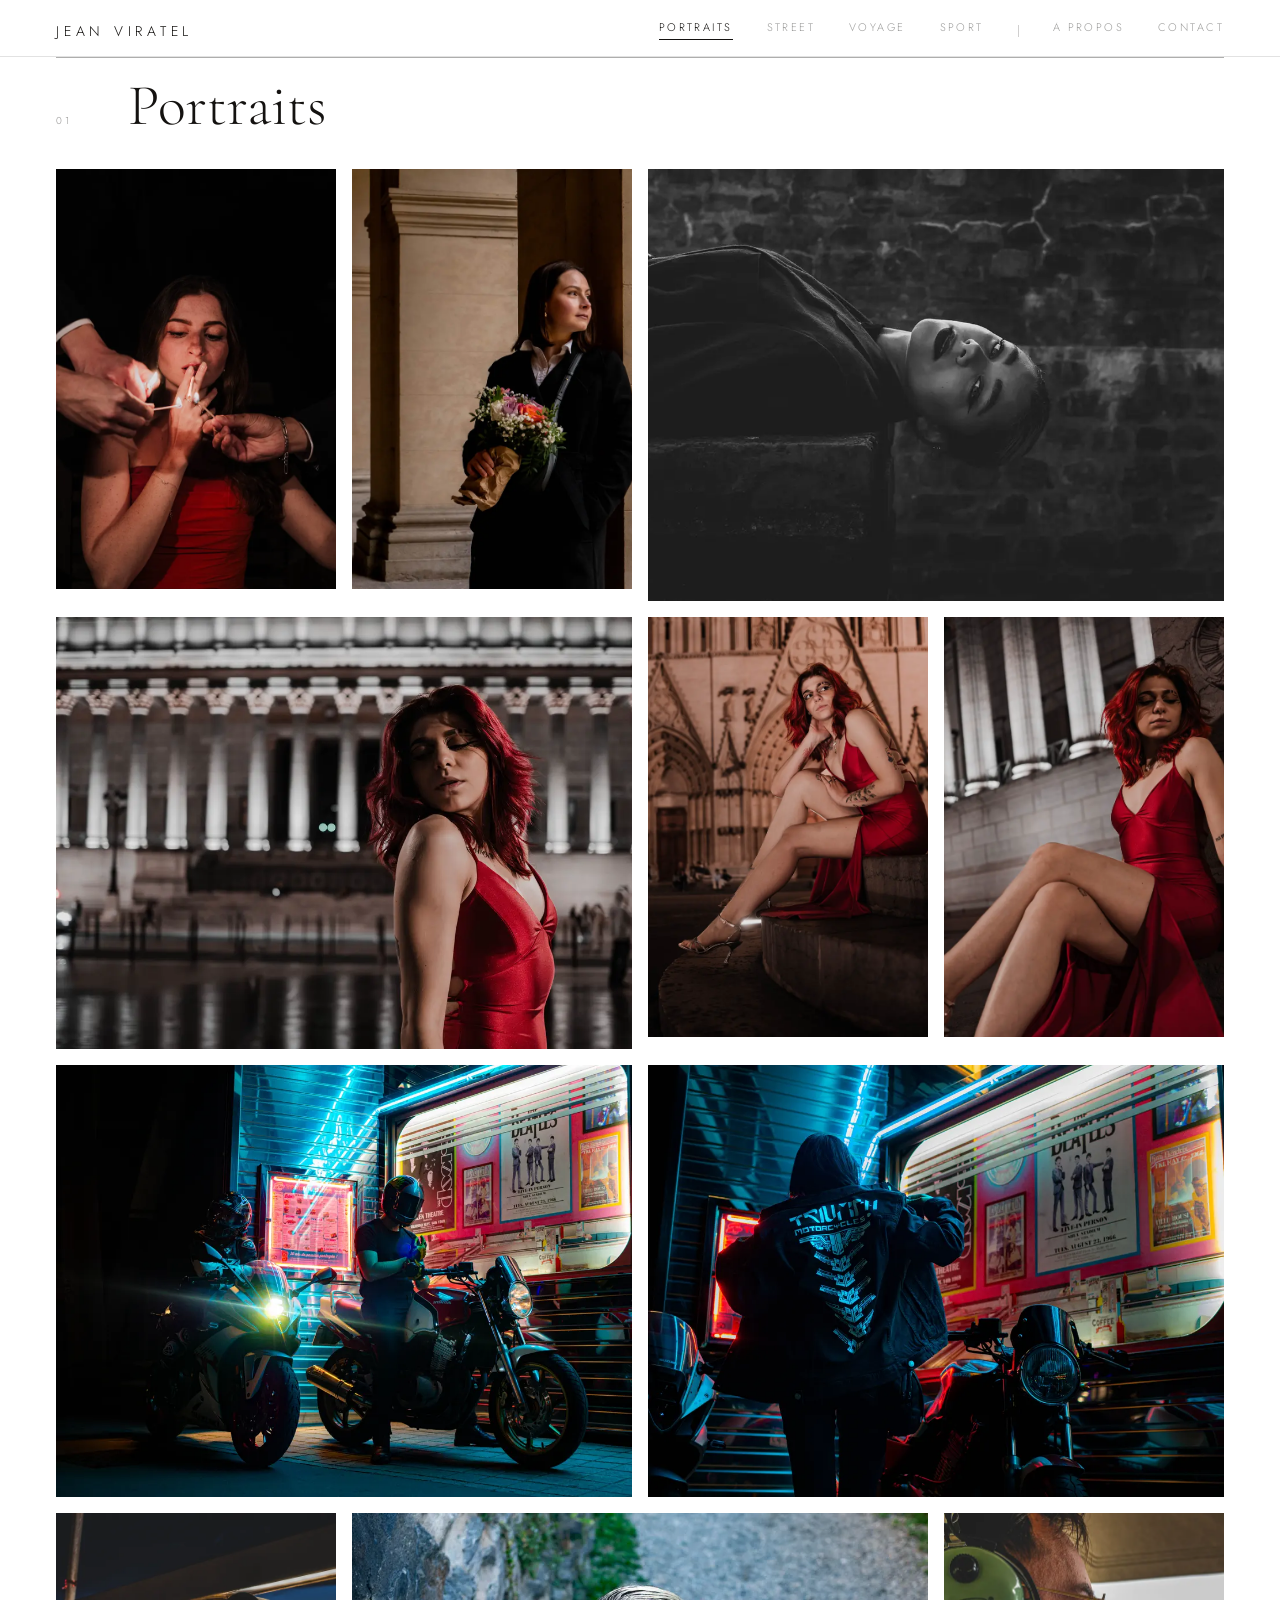
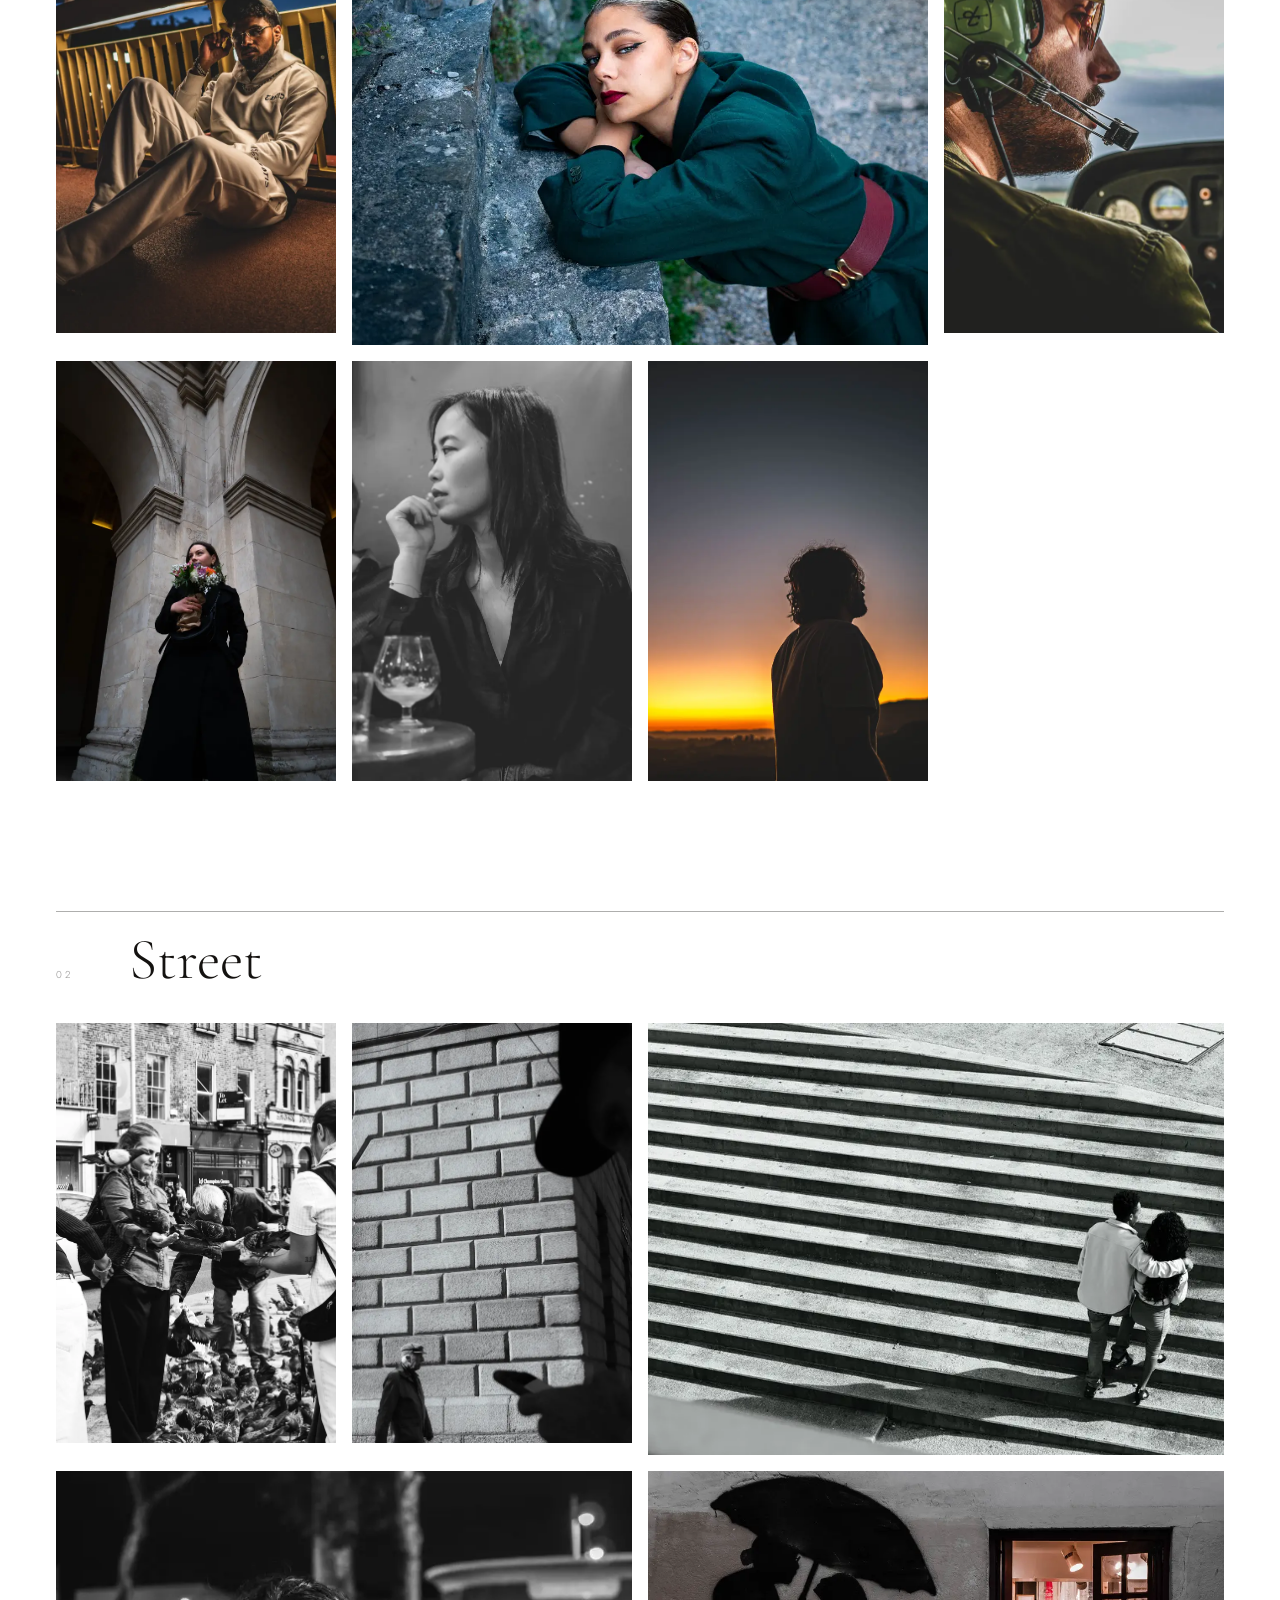
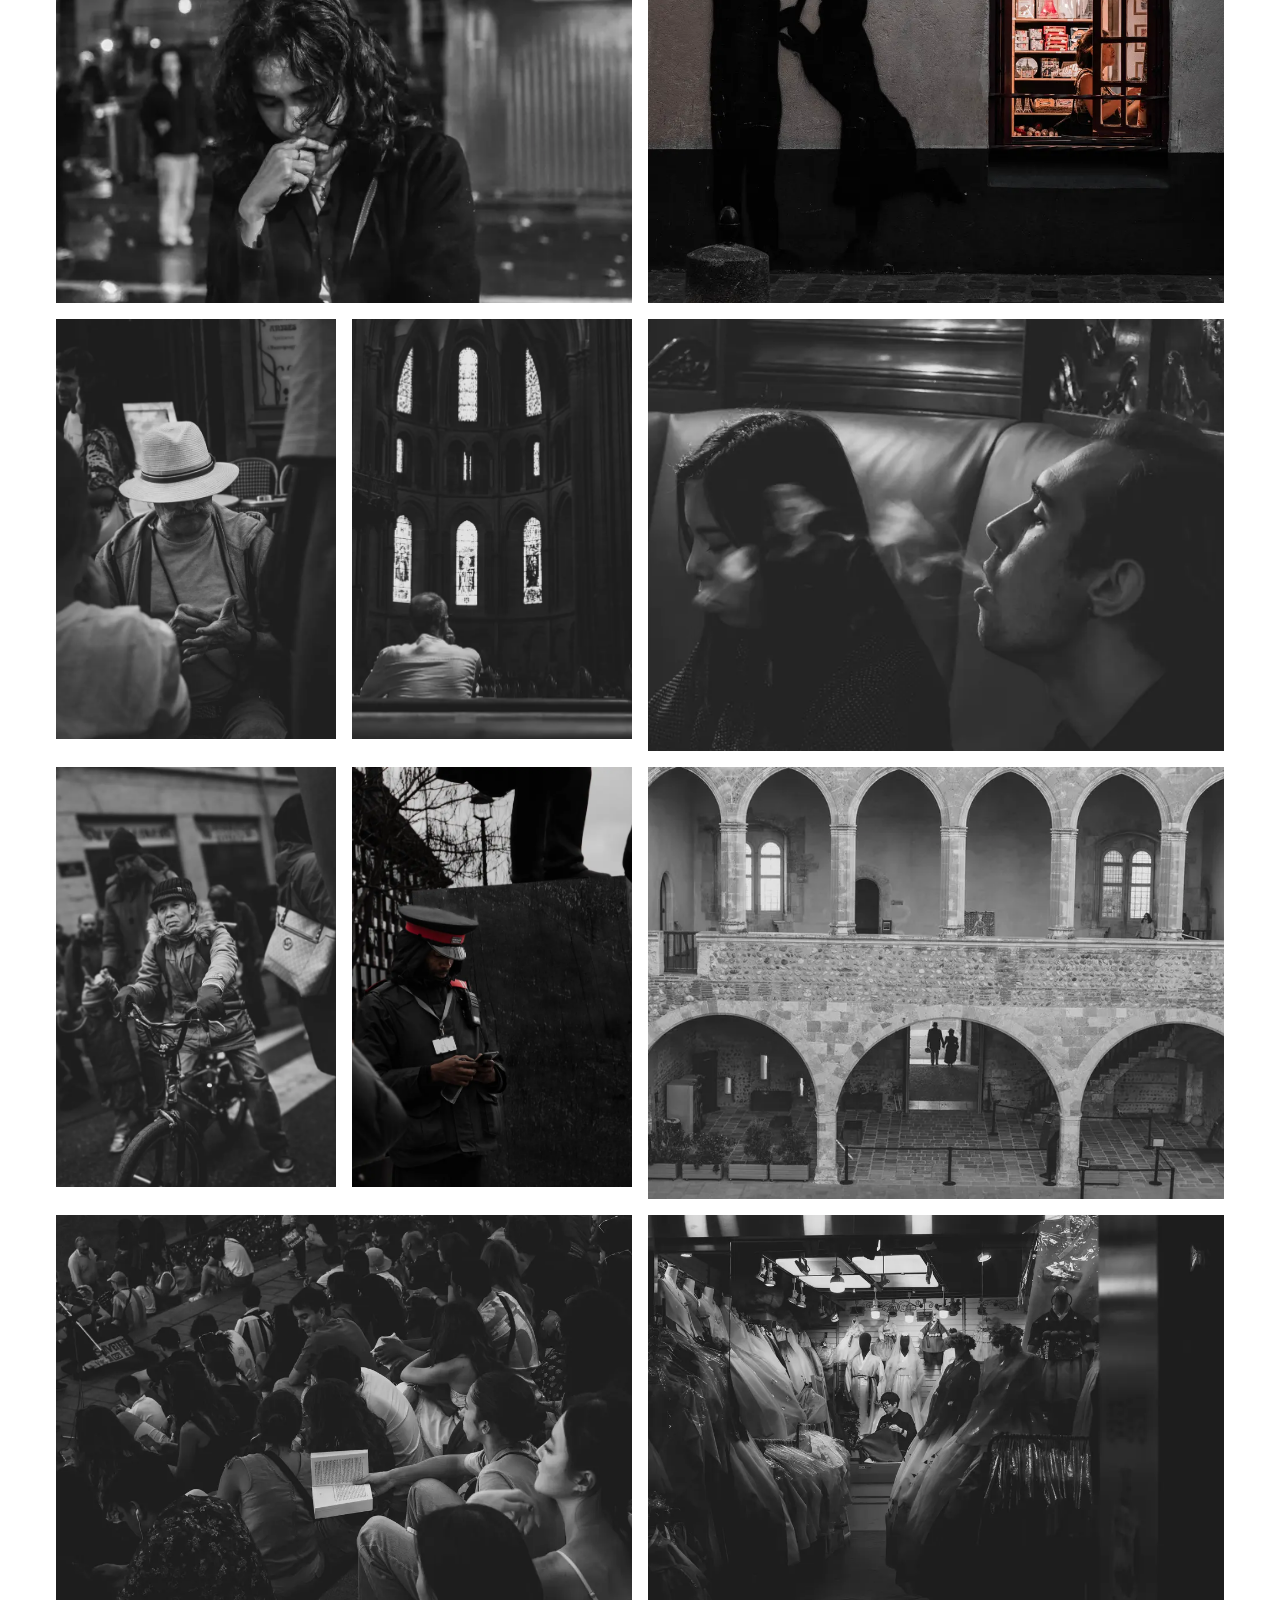
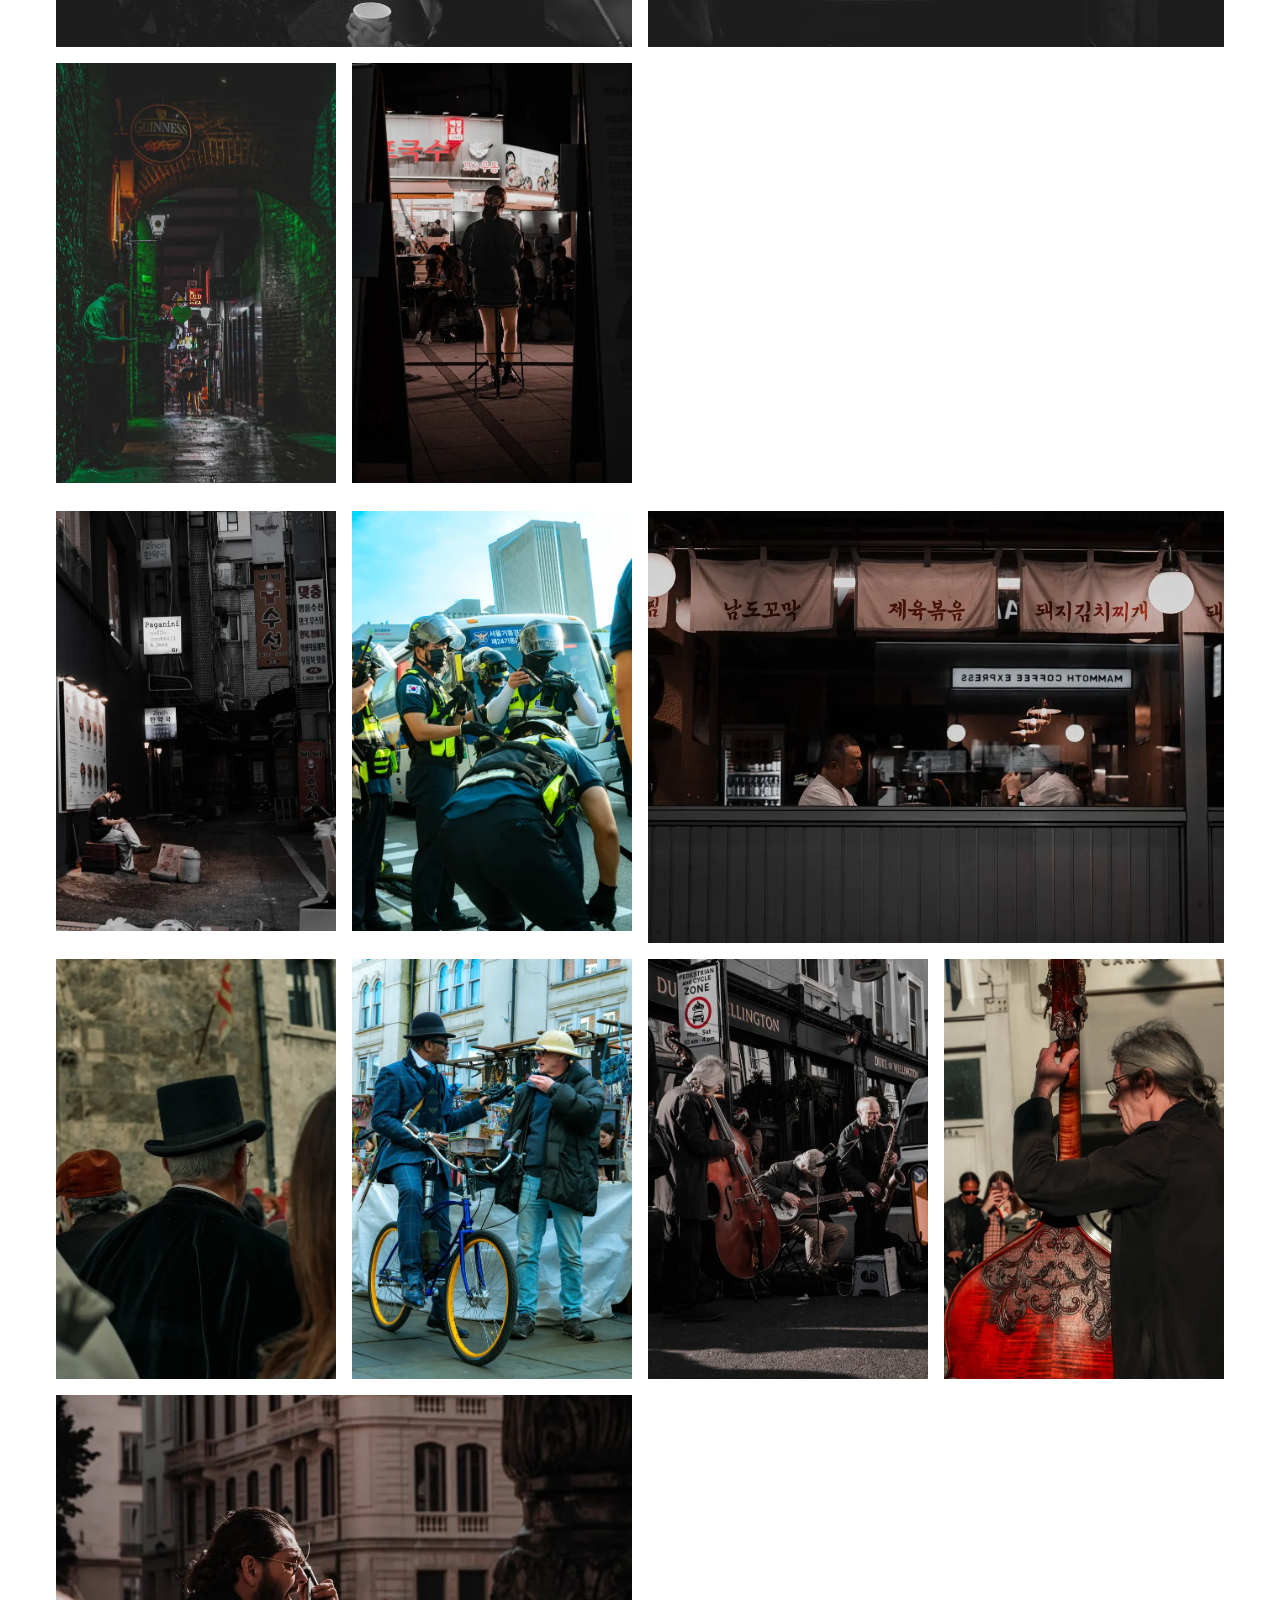
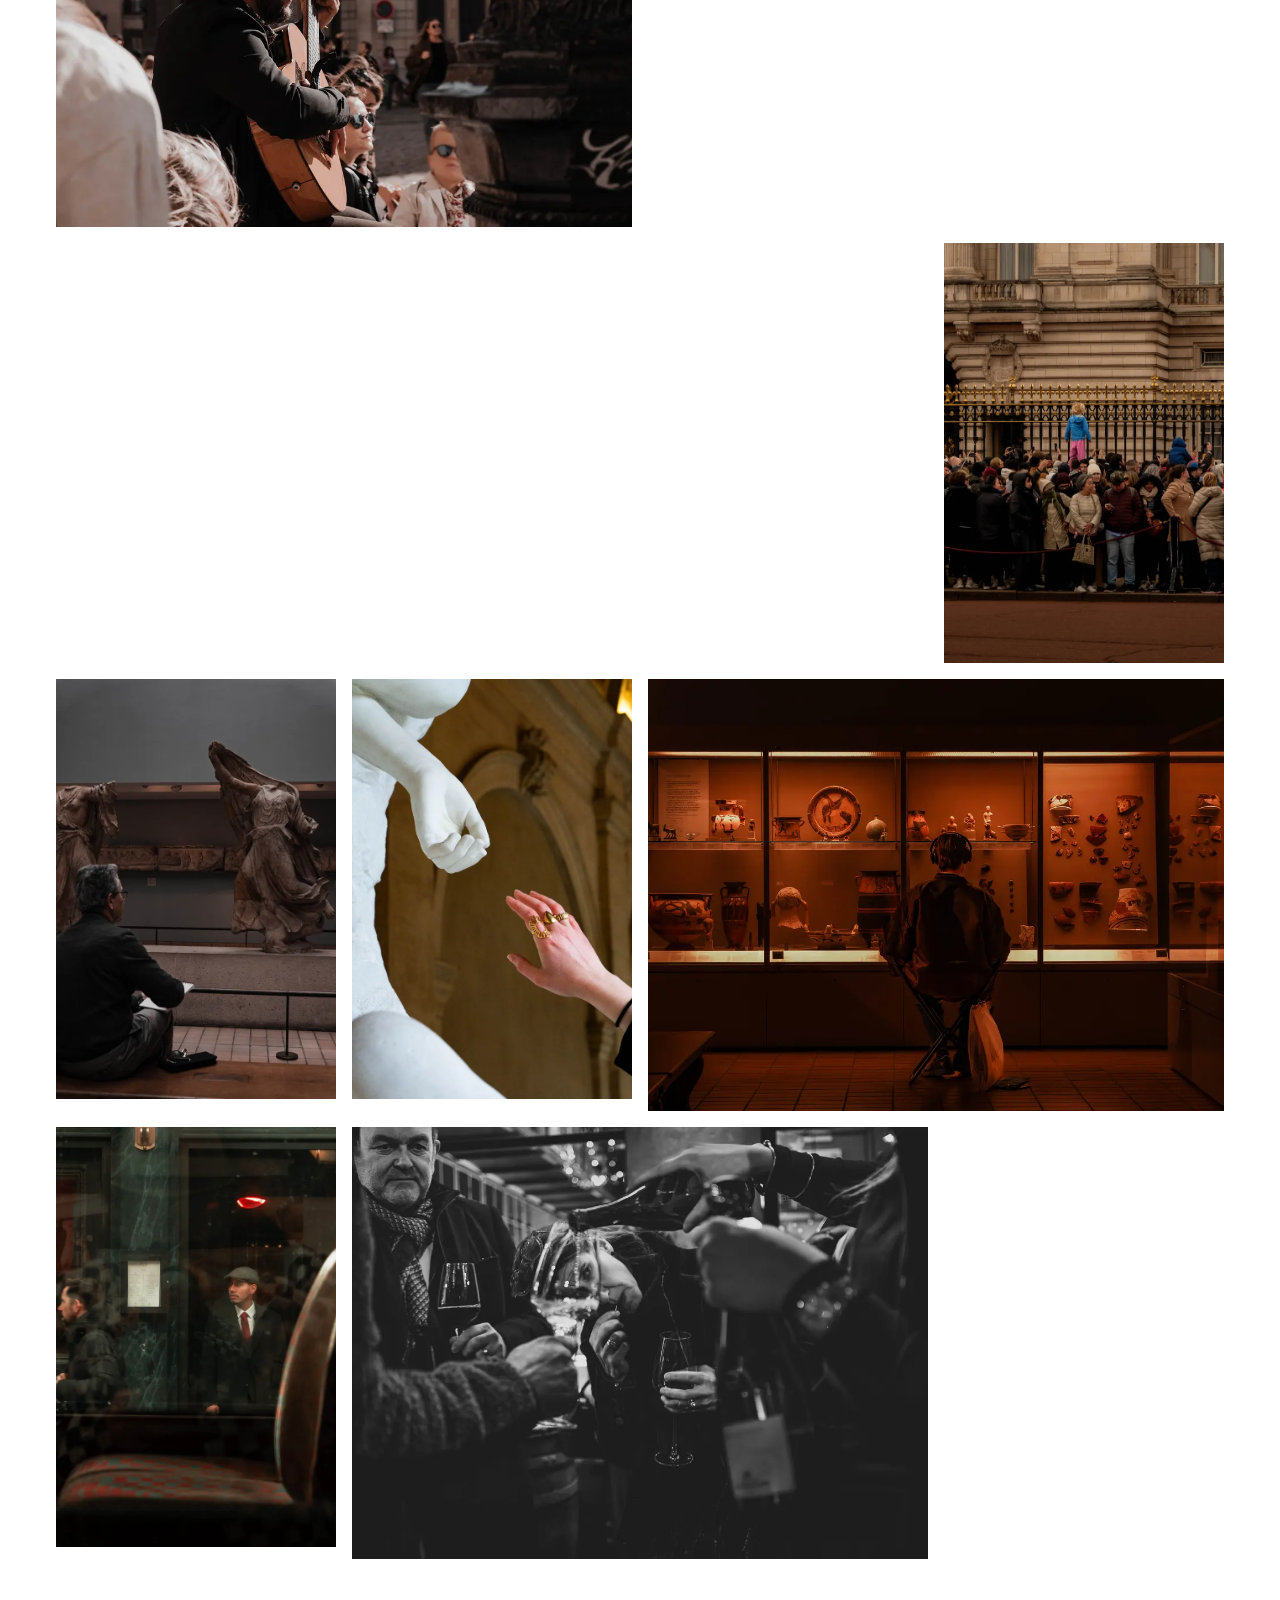
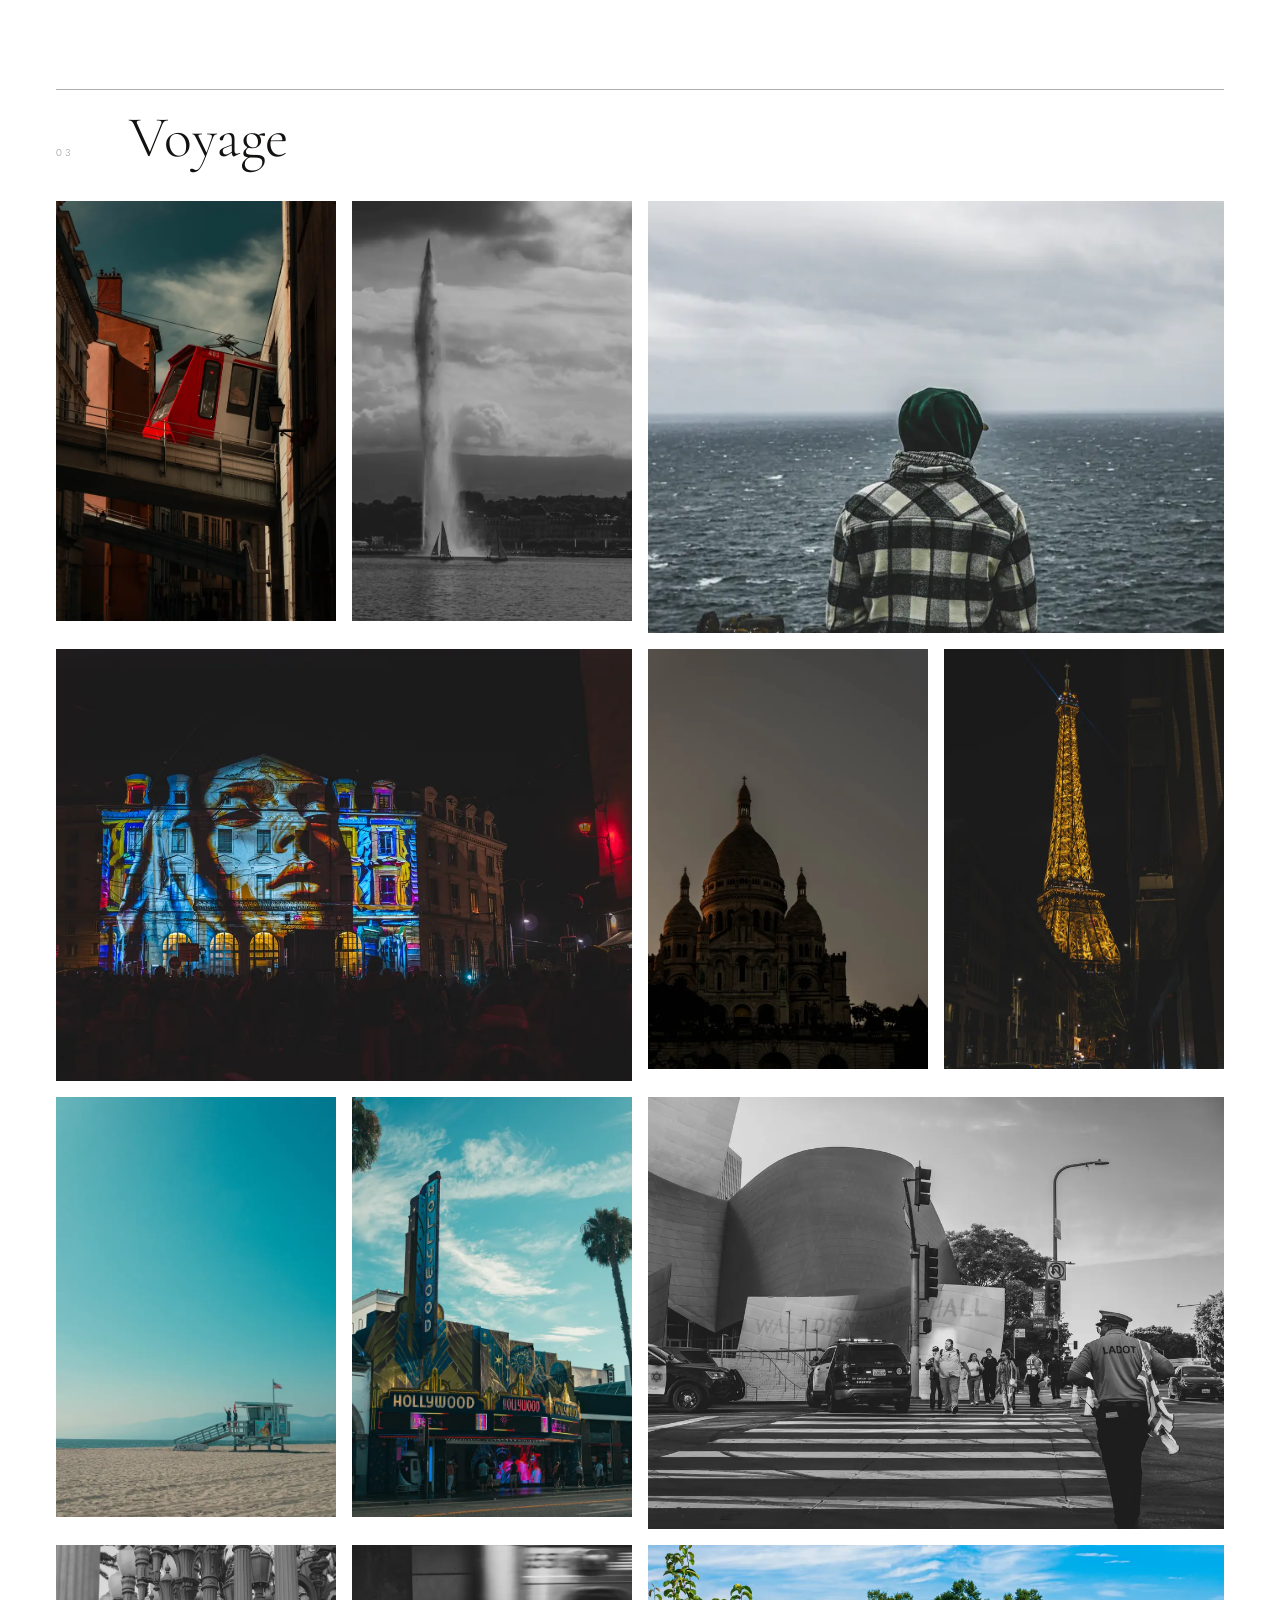
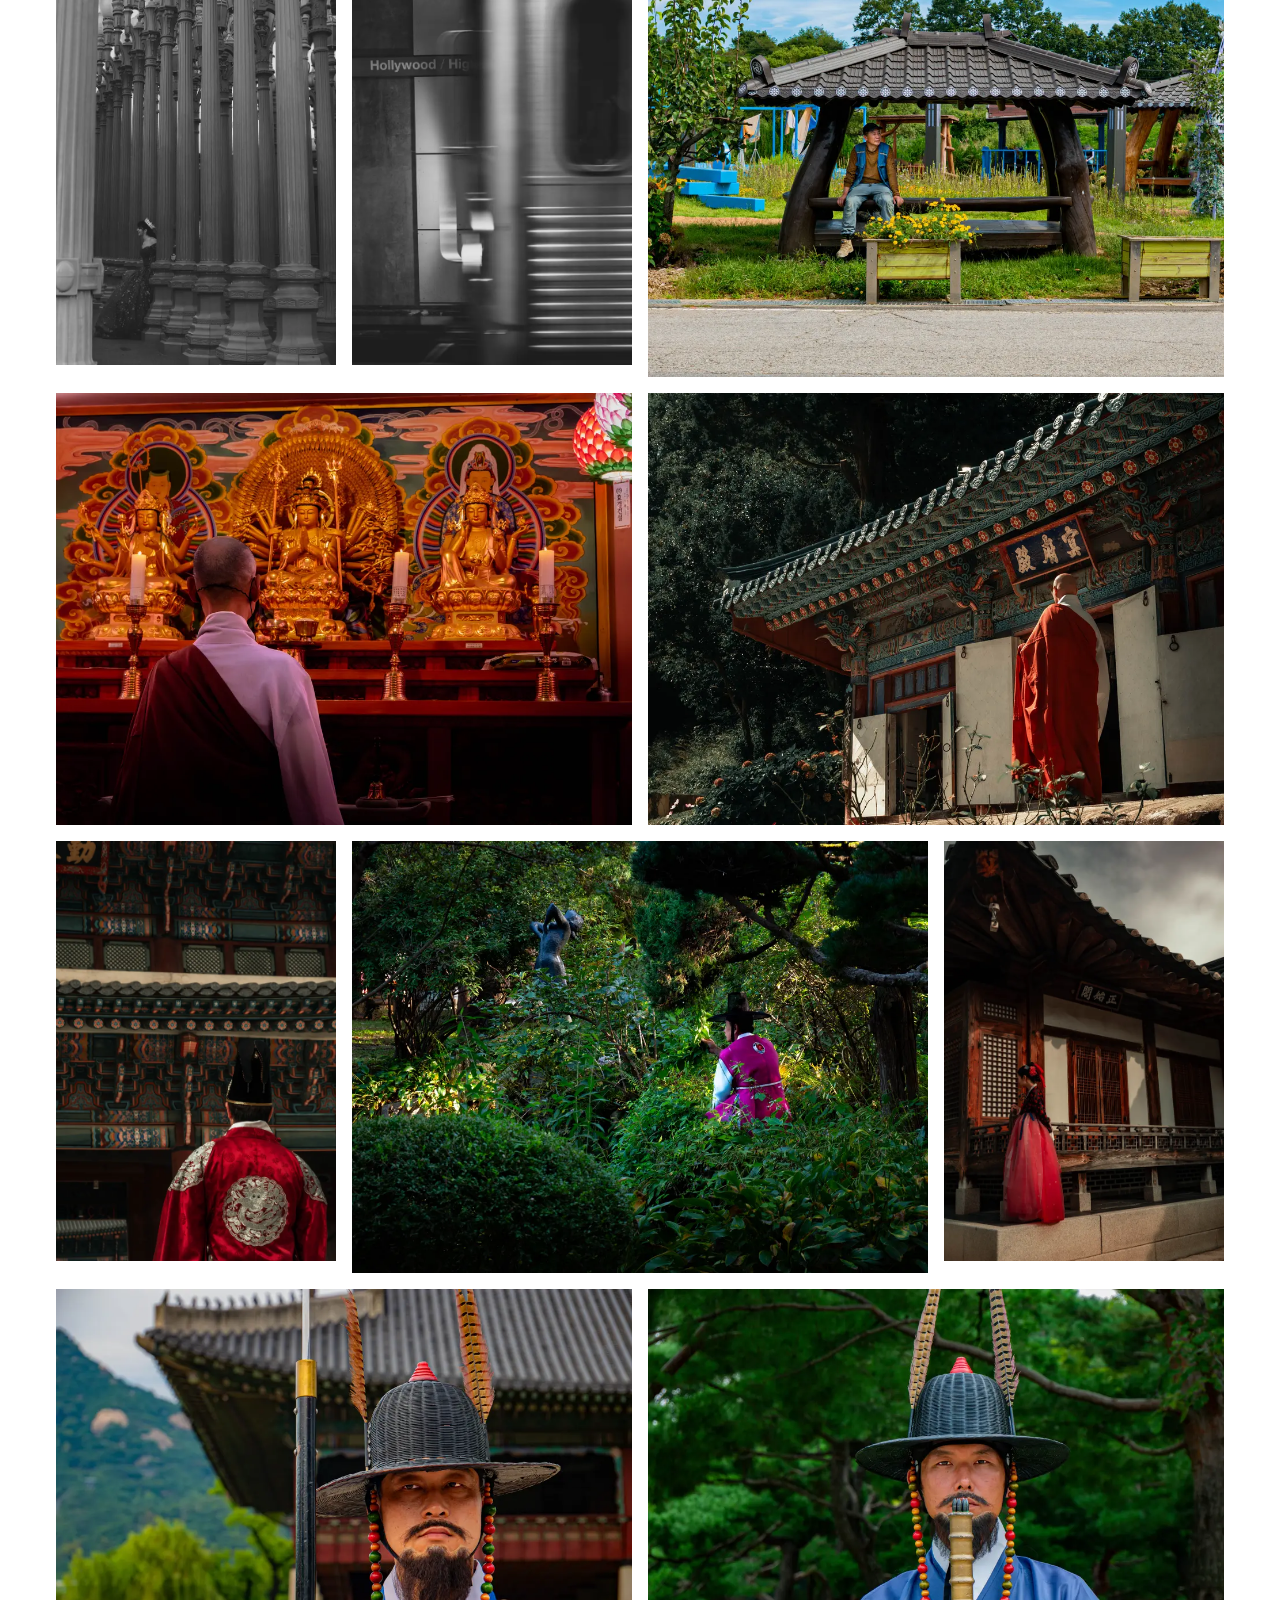
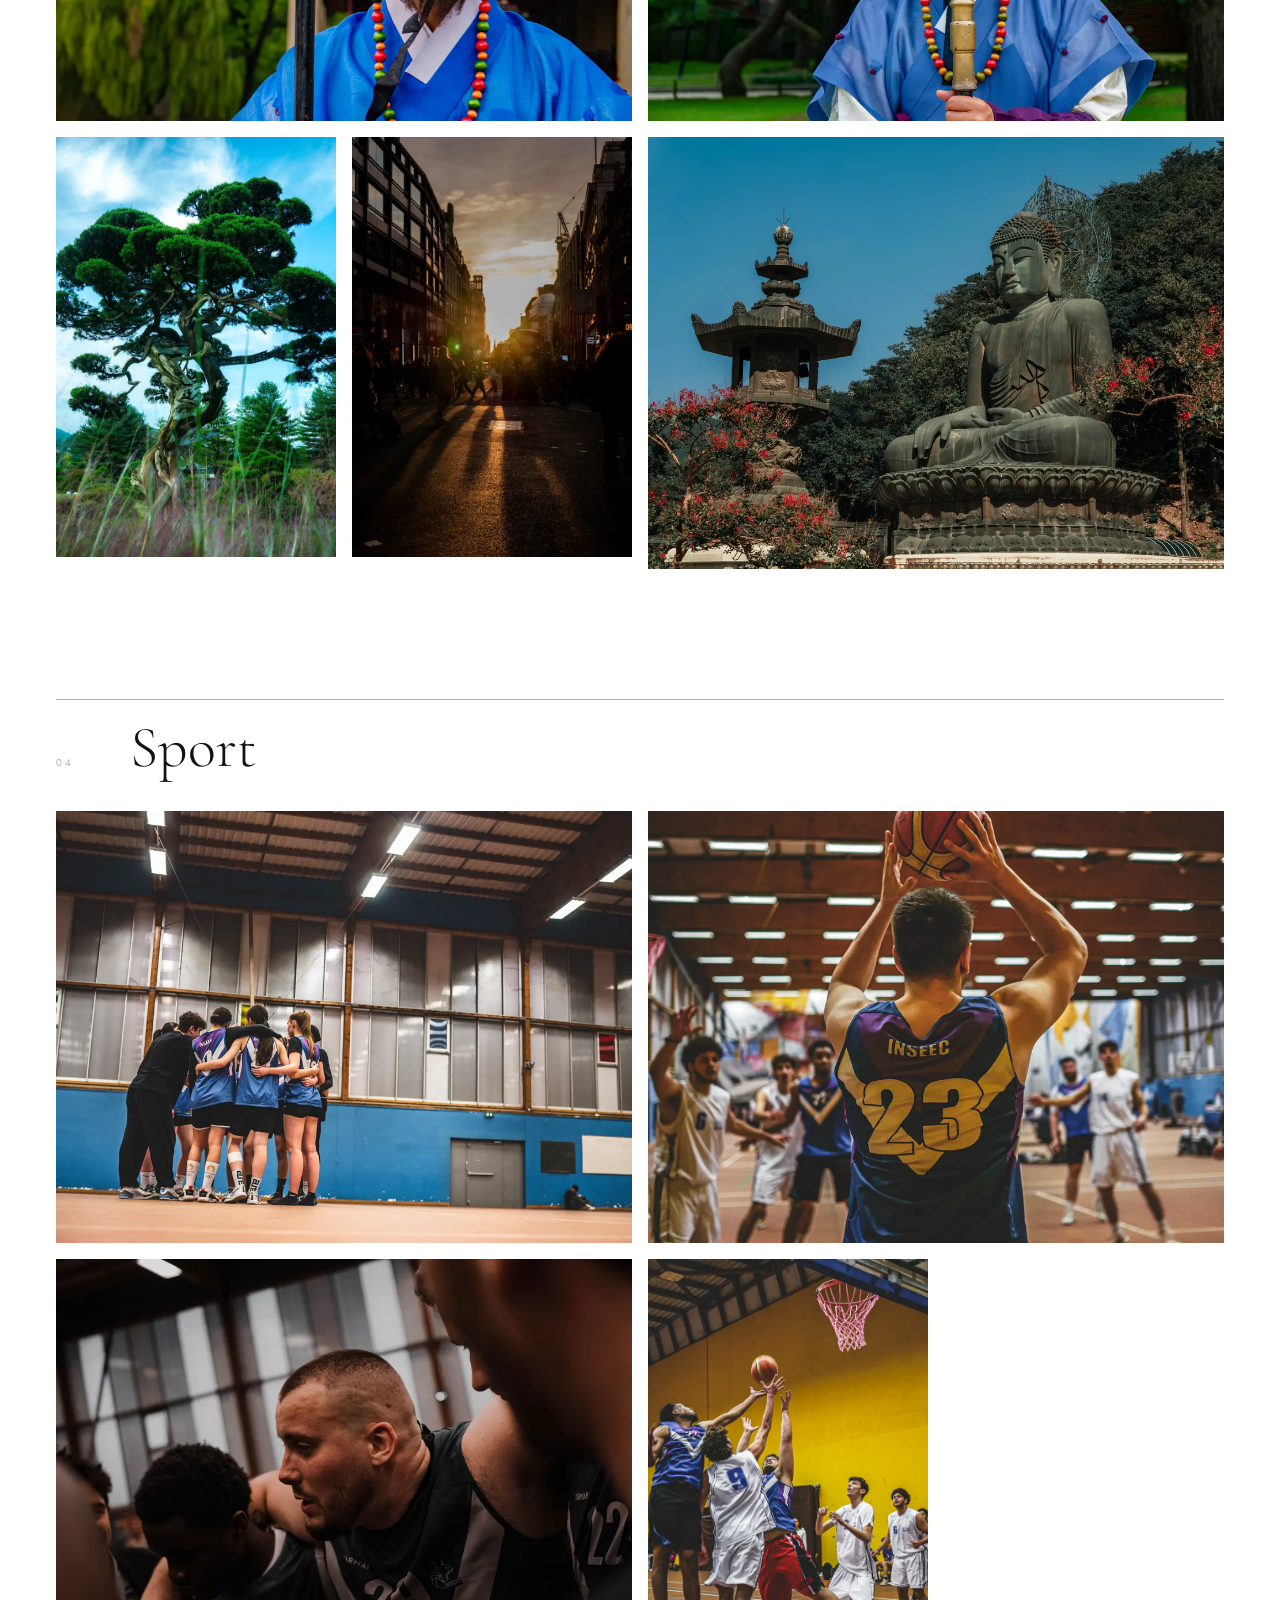
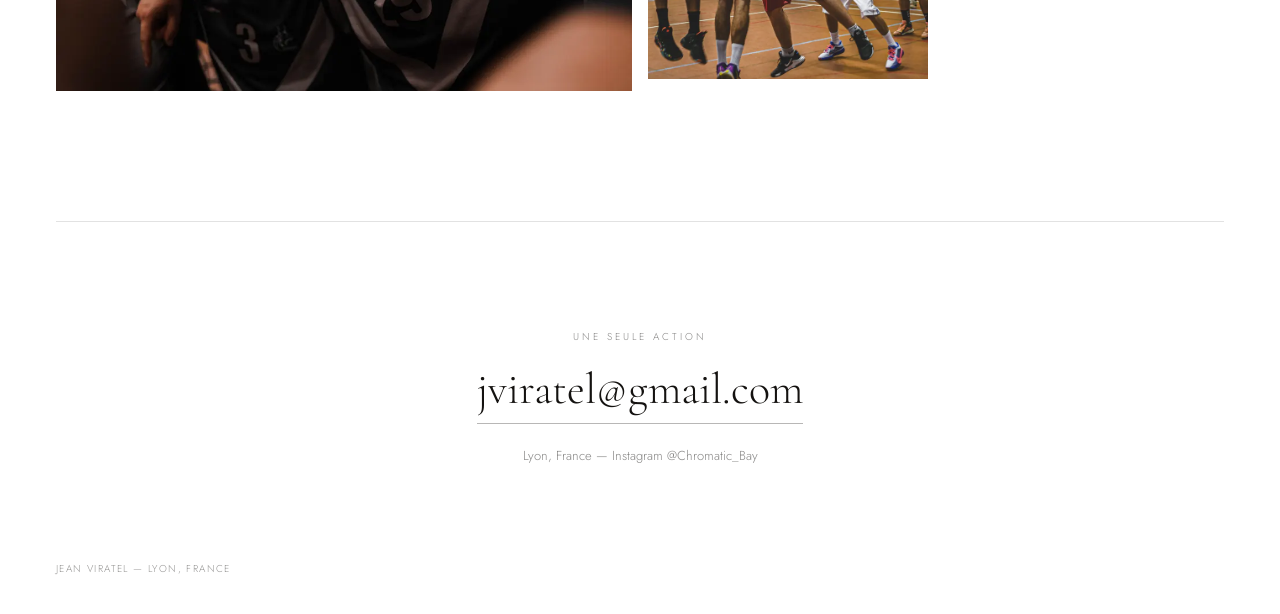
==== index.html @ 1a835f65 "Perf: serve compressed thumb/large image variants instead of full-res originals - img/thumb/*.webp (" ====
<!DOCTYPE html>
<html lang="fr">
<head>
<meta charset="utf-8">
<meta name="viewport" content="width=device-width, initial-scale=1">
<title>Jean Viratel — Photographe, Lyon</title>
<meta name="description" content="Jean Viratel, photographe — portraits, street, voyage et sport. Lyon, France.">
<link rel="canonical" href="https://chromatic-bay.vercel.app/">
<link rel="icon" href="favicon.svg" type="image/svg+xml">
<link rel="icon" href="favicon-32.png" sizes="32x32" type="image/png">
<link rel="apple-touch-icon" href="apple-touch-icon.png">
<meta property="og:type" content="website">
<meta property="og:site_name" content="Jean Viratel">
<meta property="og:locale" content="fr_FR">
<meta property="og:title" content="Jean Viratel — Photographe, Lyon">
<meta property="og:description" content="Portraits, street, voyage et sport — Lyon, France.">
<meta property="og:url" content="https://chromatic-bay.vercel.app/">
<meta property="og:image" content="https://chromatic-bay.vercel.app/img/og-image.jpg">
<meta property="og:image:width" content="1200">
<meta property="og:image:height" content="630">
<meta name="twitter:card" content="summary_large_image">
<meta name="twitter:title" content="Jean Viratel — Photographe, Lyon">
<meta name="twitter:description" content="Portraits, street, voyage et sport — Lyon, France.">
<meta name="twitter:image" content="https://chromatic-bay.vercel.app/img/og-image.jpg">
<link rel="stylesheet" href="css/style.css?v=6">
</head>
<body>

<header class="site-header">
  <a href="index.html" class="logo">Jean Viratel</a>
  <nav class="nav">
    <a class="nav-series" href="index.html#portraits" data-target="portraits">Portraits<i></i></a>
    <a class="nav-series" href="index.html#street" data-target="street">Street<i></i></a>
    <a class="nav-series" href="index.html#voyage" data-target="voyage">Voyage<i></i></a>
    <a class="nav-series" href="index.html#sport" data-target="sport">Sport<i></i></a>
    <span class="nav-divider"></span>
    <a class="nav-page" href="about.html">À propos</a>
    <a class="nav-page" href="contact.html">Contact</a>
  </nav>
</header>

<main>

  <section class="series" id="portraits">
    <div class="series-head">
      <span class="series-bar"></span>
      <span class="series-num">01</span>
      <h2 class="series-title">Portraits</h2>
    </div>
    <div class="series-grid">
      <figure><img src="img/thumb/P1820291.webp?v=1" data-full="img/large/P1820291.jpg?v=1" alt="" loading="eager" fetchpriority="high"></figure>
      <figure><img src="img/thumb/P2060252.webp?v=1" data-full="img/large/P2060252.jpg?v=1" alt="" loading="lazy" decoding="async"></figure>
      <figure class="span-2"><img src="img/thumb/P2000339-2.webp?v=1" data-full="img/large/P2000339-2.jpg?v=1" alt="" loading="lazy" decoding="async"></figure>
      <figure class="span-2"><img src="img/thumb/P1990173.webp?v=1" data-full="img/large/P1990173.jpg?v=1" alt="" loading="lazy" decoding="async"></figure>
      <figure><img src="img/thumb/P1990226.webp?v=1" data-full="img/large/P1990226.jpg?v=1" alt="" loading="lazy" decoding="async"></figure>
      <figure><img src="img/thumb/P1990201.webp?v=1" data-full="img/large/P1990201.jpg?v=1" alt="" loading="lazy" decoding="async"></figure>
      <figure class="span-2"><img src="img/thumb/P1860511.webp?v=1" data-full="img/large/P1860511.jpg?v=1" alt="" loading="lazy" decoding="async"></figure>
      <figure class="span-2"><img src="img/thumb/P1860551.webp?v=1" data-full="img/large/P1860551.jpg?v=1" alt="" loading="lazy" decoding="async"></figure>
      <figure><img src="img/thumb/P1810726.webp?v=1" data-full="img/large/P1810726.jpg?v=1" alt="" loading="lazy" decoding="async"></figure>
      <figure class="span-2"><img src="img/thumb/P2000223.webp?v=1" data-full="img/large/P2000223.jpg?v=1" alt="" loading="lazy" decoding="async"></figure>
      <figure><img src="img/thumb/P1370409.webp?v=1" data-full="img/large/P1370409.jpg?v=1" alt="" loading="lazy" decoding="async"></figure>
      <figure><img src="img/thumb/P2060212.webp?v=1" data-full="img/large/P2060212.jpg?v=1" alt="" loading="lazy" decoding="async"></figure>
      <figure><img src="img/thumb/P1620042.webp?v=1" data-full="img/large/P1620042.jpg?v=1" alt="" loading="lazy" decoding="async"></figure>
      <figure><img src="img/thumb/P2000764.webp?v=1" data-full="img/large/P2000764.jpg?v=1" alt="" loading="lazy" decoding="async"></figure>
    </div>
  </section>

  <section class="series" id="street">
    <div class="series-head">
      <span class="series-bar"></span>
      <span class="series-num">02</span>
      <h2 class="series-title">Street</h2>
    </div>
    <div class="series-grid">
      <figure><img src="img/thumb/P1350394-2.webp?v=1" data-full="img/large/P1350394-2.jpg?v=1" alt="" loading="eager" fetchpriority="high"></figure>
      <figure><img src="img/thumb/P1350238.webp?v=1" data-full="img/large/P1350238.jpg?v=1" alt="" loading="lazy" decoding="async"></figure>
      <figure class="span-2"><img src="img/thumb/P1370631.webp?v=1" data-full="img/large/P1370631.jpg?v=1" alt="" loading="lazy" decoding="async"></figure>
      <figure class="span-2"><img src="img/thumb/P1400087.webp?v=1" data-full="img/large/P1400087.jpg?v=1" alt="" loading="lazy" decoding="async"></figure>
      <figure class="span-2"><img src="img/thumb/P1990542-5.webp?v=1" data-full="img/large/P1990542-5.jpg?v=1" alt="" loading="lazy" decoding="async"></figure>
      <figure><img src="img/thumb/P1990524-2.webp?v=1" data-full="img/large/P1990524-2.jpg?v=1" alt="" loading="lazy" decoding="async"></figure>
      <figure><img src="img/thumb/P1850366.webp?v=1" data-full="img/large/P1850366.jpg?v=1" alt="" loading="lazy" decoding="async"></figure>
      <figure class="span-2"><img src="img/thumb/P1550404.webp?v=1" data-full="img/large/P1550404.jpg?v=1" alt="" loading="lazy" decoding="async"></figure>
      <figure><img src="img/thumb/P1930982.webp?v=1" data-full="img/large/P1930982.jpg?v=1" alt="" loading="lazy" decoding="async"></figure>
      <figure><img src="img/thumb/P2070099.webp?v=1" data-full="img/large/P2070099.jpg?v=1" alt="" loading="lazy" decoding="async"></figure>
      <figure class="span-2"><img src="img/thumb/P1420927.webp?v=1" data-full="img/large/P1420927.jpg?v=1" alt="" loading="lazy" decoding="async"></figure>
      <figure class="span-2"><img src="img/thumb/P1990337.webp?v=1" data-full="img/large/P1990337.jpg?v=1" alt="" loading="lazy" decoding="async"></figure>
      <figure class="span-2"><img src="img/thumb/P2010353.webp?v=1" data-full="img/large/P2010353.jpg?v=1" alt="" loading="lazy" decoding="async"></figure>
      <figure><img src="img/thumb/P1350214.webp?v=1" data-full="img/large/P1350214.jpg?v=1" alt="" loading="lazy" decoding="async"></figure>
      <figure><img src="img/thumb/P2010303.webp?v=1" data-full="img/large/P2010303.jpg?v=1" alt="" loading="lazy" decoding="async"></figure>
      <figure class="span-2"><img src="img/thumb/P2040418.webp?v=1" data-full="img/large/P2040418.jpg?v=1" alt="" loading="lazy" decoding="async"></figure>
      <figure><img src="img/thumb/P2010055.webp?v=1" data-full="img/large/P2010055.jpg?v=1" alt="" loading="lazy" decoding="async"></figure>
      <figure><img src="img/thumb/P2010752.webp?v=1" data-full="img/large/P2010752.jpg?v=1" alt="" loading="lazy" decoding="async"></figure>
      <figure class="span-2"><img src="img/thumb/P2010312.webp?v=1" data-full="img/large/P2010312.jpg?v=1" alt="" loading="lazy" decoding="async"></figure>
      <figure><img src="img/thumb/P1420795.webp?v=1" data-full="img/large/P1420795.jpg?v=1" alt="" loading="lazy" decoding="async"></figure>
      <figure><img src="img/thumb/P2070040.webp?v=1" data-full="img/large/P2070040.jpg?v=1" alt="" loading="lazy" decoding="async"></figure>
      <figure><img src="img/thumb/P2070043.webp?v=1" data-full="img/large/P2070043.jpg?v=1" alt="" loading="lazy" decoding="async"></figure>
      <figure><img src="img/thumb/P2070072.webp?v=1" data-full="img/large/P2070072.jpg?v=1" alt="" loading="lazy" decoding="async"></figure>
      <figure class="span-2"><img src="img/thumb/P1980261.webp?v=1" data-full="img/large/P1980261.jpg?v=1" alt="" loading="lazy" decoding="async"></figure>
      <figure class="span-2"><img src="img/thumb/P1410284.webp?v=1" data-full="img/large/P1410284.jpg?v=1" alt="" loading="lazy" decoding="async"></figure>
      <figure><img src="img/thumb/P2000408-2.webp?v=1" data-full="img/large/P2000408-2.jpg?v=1" alt="" loading="lazy" decoding="async"></figure>
      <figure><img src="img/thumb/P2000426-2.webp?v=1" data-full="img/large/P2000426-2.jpg?v=1" alt="" loading="lazy" decoding="async"></figure>
      <figure><img src="img/thumb/P1930870.webp?v=1" data-full="img/large/P1930870.jpg?v=1" alt="" loading="lazy" decoding="async"></figure>
      <figure><img src="img/thumb/P2060684.webp?v=1" data-full="img/large/P2060684.jpg?v=1" alt="" loading="lazy" decoding="async"></figure>
      <figure><img src="img/thumb/P2060757.webp?v=1" data-full="img/large/P2060757.jpg?v=1" alt="" loading="lazy" decoding="async"></figure>
      <figure><img src="img/thumb/P2060222.webp?v=1" data-full="img/large/P2060222.jpg?v=1" alt="" loading="lazy" decoding="async"></figure>
      <figure class="span-2"><img src="img/thumb/P2060748.webp?v=1" data-full="img/large/P2060748.jpg?v=1" alt="" loading="lazy" decoding="async"></figure>
      <figure><img src="img/thumb/P2070007.webp?v=1" data-full="img/large/P2070007.jpg?v=1" alt="" loading="lazy" decoding="async"></figure>
      <figure class="span-2"><img src="img/thumb/P2030514.webp?v=1" data-full="img/large/P2030514.jpg?v=1" alt="" loading="lazy" decoding="async"></figure>
    </div>
  </section>

  <section class="series" id="voyage">
    <div class="series-head">
      <span class="series-bar"></span>
      <span class="series-num">03</span>
      <h2 class="series-title">Voyage</h2>
    </div>
    <div class="series-grid">
      <figure><img src="img/thumb/P1980262.webp?v=1" data-full="img/large/P1980262.jpg?v=1" alt="" loading="eager" fetchpriority="high"></figure>
      <figure><img src="img/thumb/P1850311.webp?v=1" data-full="img/large/P1850311.jpg?v=1" alt="" loading="lazy" decoding="async"></figure>
      <figure class="span-2"><img src="img/thumb/P1350456.webp?v=1" data-full="img/large/P1350456.jpg?v=1" alt="" loading="lazy" decoding="async"></figure>
      <figure class="span-2"><img src="img/thumb/P2040712.webp?v=1" data-full="img/large/P2040712.jpg?v=1" alt="" loading="lazy" decoding="async"></figure>
      <figure><img src="img/thumb/P1990552.webp?v=1" data-full="img/large/P1990552.jpg?v=1" alt="" loading="lazy" decoding="async"></figure>
      <figure><img src="img/thumb/P1990563.webp?v=1" data-full="img/large/P1990563.jpg?v=1" alt="" loading="lazy" decoding="async"></figure>
      <figure><img src="img/thumb/P2000610.webp?v=1" data-full="img/large/P2000610.jpg?v=1" alt="" loading="lazy" decoding="async"></figure>
      <figure><img src="img/thumb/P2000844.webp?v=1" data-full="img/large/P2000844.jpg?v=1" alt="" loading="lazy" decoding="async"></figure>
      <figure class="span-2"><img src="img/thumb/P2000803.webp?v=1" data-full="img/large/P2000803.jpg?v=1" alt="" loading="lazy" decoding="async"></figure>
      <figure><img src="img/thumb/P2000587.webp?v=1" data-full="img/large/P2000587.jpg?v=1" alt="" loading="lazy" decoding="async"></figure>
      <figure><img src="img/thumb/P2000883-2.webp?v=1" data-full="img/large/P2000883-2.jpg?v=1" alt="" loading="lazy" decoding="async"></figure>
      <figure class="span-2"><img src="img/thumb/P2010271.webp?v=1" data-full="img/large/P2010271.jpg?v=1" alt="" loading="lazy" decoding="async"></figure>
      <figure class="span-2"><img src="img/thumb/P2010409.webp?v=1" data-full="img/large/P2010409.jpg?v=1" alt="" loading="lazy" decoding="async"></figure>
      <figure class="span-2"><img src="img/thumb/P2010435.webp?v=1" data-full="img/large/P2010435.jpg?v=1" alt="" loading="lazy" decoding="async"></figure>
      <figure><img src="img/thumb/P2010578.webp?v=1" data-full="img/large/P2010578.jpg?v=1" alt="" loading="lazy" decoding="async"></figure>
      <figure class="span-2"><img src="img/thumb/P2010528.webp?v=1" data-full="img/large/P2010528.jpg?v=1" alt="" loading="lazy" decoding="async"></figure>
      <figure><img src="img/thumb/P2010700.webp?v=1" data-full="img/large/P2010700.jpg?v=1" alt="" loading="lazy" decoding="async"></figure>
      <figure class="span-2"><img src="img/thumb/P2010609.webp?v=1" data-full="img/large/P2010609.jpg?v=1" alt="" loading="lazy" decoding="async"></figure>
      <figure class="span-2"><img src="img/thumb/P2010644.webp?v=1" data-full="img/large/P2010644.jpg?v=1" alt="" loading="lazy" decoding="async"></figure>
      <figure><img src="img/thumb/P2010550.webp?v=1" data-full="img/large/P2010550.jpg?v=1" alt="" loading="lazy" decoding="async"></figure>
      <figure><img src="img/thumb/P2060807.webp?v=1" data-full="img/large/P2060807.jpg?v=1" alt="" loading="lazy" decoding="async"></figure>
      <figure class="span-2"><img src="img/thumb/P2010395.webp?v=1" data-full="img/large/P2010395.jpg?v=1" alt="" loading="lazy" decoding="async"></figure>
    </div>
  </section>

  <section class="series" id="sport">
    <div class="series-head">
      <span class="series-bar"></span>
      <span class="series-num">04</span>
      <h2 class="series-title">Sport</h2>
    </div>
    <div class="series-grid">
      <figure class="span-2"><img src="img/thumb/P1960544.webp?v=1" data-full="img/large/P1960544.jpg?v=1" alt="" loading="eager" fetchpriority="high"></figure>
      <figure class="span-2"><img src="img/thumb/P1970736.webp?v=1" data-full="img/large/P1970736.jpg?v=1" alt="Fin de match, Lyon" loading="lazy" decoding="async"></figure>
      <figure class="span-2"><img src="img/thumb/P2080684.webp?v=1" data-full="img/large/P2080684.jpg?v=1" alt="Gymnase, néons" loading="lazy" decoding="async"></figure>
      <figure><img src="img/thumb/P1970693.webp?v=1" data-full="img/large/P1970693.jpg?v=1" alt="Banc, mi-temps" loading="lazy" decoding="async"></figure>
    </div>
  </section>

  <section class="cta">
    <span class="cta-label">Une seule action</span>
    <a class="cta-email" href="mailto:jviratel@gmail.com">jviratel@gmail.com</a>
    <span class="cta-meta">Lyon, France — Instagram @Chromatic_Bay</span>
  </section>

</main>

<footer class="site-footer">Jean Viratel — Lyon, France</footer>

<script src="js/main.js?v=7"></script>
</body>
</html>
---- css/style.css ----
@import url('https://fonts.googleapis.com/css2?family=Cormorant+Garamond:ital,wght@0,300;0,400;1,300&family=Jost:wght@300;400;500&display=swap');

:root{
  --ink:#141210;
  --ink-45:rgba(20,18,16,.45);
  --ink-50:rgba(20,18,16,.5);
  --ink-42:rgba(20,18,16,.42);
  --ink-62:rgba(20,18,16,.62);
  --rule:rgba(20,18,16,.34);
  --rule-soft:rgba(20,18,16,.12);
  --bg:#fff;
}

*{box-sizing:border-box}
html{scroll-behavior:smooth}
body{
  margin:0;
  background:var(--bg);
  color:var(--ink);
  font-family:Jost,system-ui,sans-serif;
  -webkit-font-smoothing:antialiased;
}
a{color:inherit;text-decoration:none}
img{max-width:100%;display:block}
p{margin:0}

/* ---------- header / nav ---------- */
.site-header{
  position:sticky;top:0;z-index:20;
  background:var(--bg);
  border-bottom:1px solid var(--rule-soft);
  display:flex;justify-content:space-between;align-items:center;
  padding:22px 56px 16px;
  gap:24px;flex-wrap:wrap;
}
.logo{
  font:300 14px/1 Jost,sans-serif;
  letter-spacing:.34em;text-transform:uppercase;color:var(--ink);
  white-space:nowrap;
}
.nav{display:flex;gap:34px;align-items:flex-end;flex-wrap:nowrap;overflow-x:auto}
.nav-series{position:relative;padding-bottom:7px;font:300 11px/1 Jost,sans-serif;letter-spacing:.22em;text-transform:uppercase;color:var(--ink-42);white-space:nowrap;transition:color .35s ease;background:none;border:none;cursor:pointer}
.nav-series i{position:absolute;left:0;right:0;bottom:0;height:1px;background:var(--ink);transform:scaleX(0);transform-origin:left;transition:transform .5s cubic-bezier(.65,0,.35,1)}
.nav-series.active{color:var(--ink)}
.nav-series.active i{transform:scaleX(1)}
.nav-divider{width:1px;height:12px;background:rgba(20,18,16,.2);align-self:center;flex:none}
.nav-page{padding-bottom:7px;font:300 11px/1 Jost,sans-serif;letter-spacing:.22em;text-transform:uppercase;color:var(--ink-42);white-space:nowrap;transition:color .3s ease}
.nav-page:hover,.nav-page.current{color:var(--ink)}

@media (max-width:760px){
  .site-header{padding:16px 20px 0}
  .nav{width:100%;order:3;padding:14px 0 12px;margin-top:12px;border-top:1px solid var(--rule-soft);gap:22px}
}

/* ---------- series sections ---------- */
.series{padding:0 56px;scroll-margin-top:90px}
.series-head{
  position:relative;padding:0 0 34px;
  display:flex;gap:56px;align-items:baseline;
  opacity:0;transform:translateY(30px);
  transition:opacity .8s ease,transform .8s ease;
}
.series-head.in-view{opacity:1;transform:translateY(0)}
.series-bar{position:absolute;left:0;right:0;top:0;height:1px;background:var(--rule);transform:scaleX(0);transform-origin:left;transition:transform 1s cubic-bezier(.65,0,.35,1) .12s}
.series-head.in-view .series-bar{transform:scaleX(1)}
.series-num{padding-top:24px;font:300 10px/1 Jost,sans-serif;letter-spacing:.28em;color:var(--ink-45);flex:none}
.series-title{padding-top:20px;margin:0;font:300 clamp(34px,7vw,58px)/1 'Cormorant Garamond',serif;color:var(--ink)}
.series-dates{padding-top:30px;font:300 11px/1 Jost,sans-serif;letter-spacing:.18em;text-transform:uppercase;color:var(--ink-45);white-space:nowrap;flex:none}
.series-desc{margin-left:auto;padding-top:26px;max-width:440px;font:300 13.5px/1.75 Jost,sans-serif;color:var(--ink-62);text-align:right}

/* Justified rows: 4 width-units per row, fixed row height. A portrait
   photo is 1 unit; a landscape photo is 2 units (portrait, landscape,
   portrait — or four portraits when there's no landscape in the run). */
.series-grid{display:grid;grid-template-columns:repeat(4,1fr);gap:16px;padding-bottom:130px}
.series-grid figure{margin:0;cursor:pointer;overflow:hidden}
.series-grid img{width:100%;aspect-ratio:2/3;object-fit:cover;object-position:50% 50%;transition:transform .5s cubic-bezier(.16,1,.3,1)}
.span-2{grid-column:span 2}
.span-2 img{aspect-ratio:4/3}
.series-grid figure:hover img{transform:scale(1.035)}

@media (max-width:900px){
  .series{padding:0 28px}
  .series-head{flex-direction:column;gap:10px;padding-bottom:26px}
  .series-desc{margin-left:0;text-align:left;max-width:100%;padding-top:6px}
  .series-grid{grid-template-columns:repeat(2,1fr);gap:10px;padding-bottom:80px}
  .span-2{grid-column:span 2}
}
@media (max-width:520px){
  .series{padding:0 18px}
  .series-grid{grid-template-columns:1fr}
  .span-2{grid-column:span 1}
  .series-grid img{aspect-ratio:2/3}
  .span-2 img{aspect-ratio:3/2}
}

/* ---------- CTA / contact block ---------- */
.cta{
  border-top:1px solid var(--rule-soft);
  margin:0 56px;padding:110px 0 70px;
  display:flex;flex-direction:column;align-items:center;gap:22px;text-align:center;
}
.cta-label{font:300 10px/1 Jost,sans-serif;letter-spacing:.3em;text-transform:uppercase;color:var(--ink-50)}
.cta-email{font:300 clamp(28px,6vw,44px)/1.15 'Cormorant Garamond',serif;color:var(--ink);border-bottom:1px solid rgba(20,18,16,.3);padding-bottom:8px}
.cta-meta{font:300 13px/1.6 Jost,sans-serif;color:var(--ink-50)}
@media (max-width:900px){.cta{margin:0 28px;padding:80px 0 60px}}

/* ---------- footer ---------- */
.site-footer{padding:28px 56px 40px;font:300 10px/1 Jost,sans-serif;letter-spacing:.14em;text-transform:uppercase;color:var(--ink-45)}
@media (max-width:900px){.site-footer{padding:24px 28px 32px}}

/* ---------- about page ---------- */
.about-hero{padding:70px 56px 120px;display:flex;gap:80px;align-items:flex-start}
.about-portrait{flex:none;width:440px;margin:0}
.about-portrait img{width:100%;height:600px;object-fit:cover;object-position:50% 15%}
.about-portrait figcaption{margin-top:12px;font:300 10.5px/1.6 Jost,sans-serif;letter-spacing:.08em;color:var(--ink-45)}
.about-copy{flex:1;padding-top:4px;max-width:620px}
.about-heading{margin:0 0 28px;font:300 clamp(30px,4vw,44px)/1.1 'Cormorant Garamond',serif;letter-spacing:.05em;text-transform:uppercase;color:var(--ink)}
.about-copy p{font:300 15px/1.85 Jost,sans-serif;color:var(--ink-62);margin-bottom:20px}
.about-lists{display:grid;grid-template-columns:1fr 1fr;gap:32px;margin-top:36px;padding-top:36px;border-top:1px solid var(--rule-soft)}
.about-list-label{display:block;font:400 10.5px/1 Jost,sans-serif;letter-spacing:.18em;text-transform:uppercase;color:var(--ink-45);margin-bottom:16px}
.about-list ul{list-style:none;margin:0;padding:0}
.about-list li{font:300 13.5px/2 Jost,sans-serif;color:var(--ink-62)}
.about-contact-inline{display:flex;flex-direction:column;gap:6px;margin-top:44px}
.about-contact-inline a,.about-contact-inline span{font:300 13.5px/1.9 Jost,sans-serif;color:var(--ink-62)}
.about-contact-inline a{color:var(--ink)}
@media (max-width:900px){
  .about-hero{padding:44px 28px 80px;flex-direction:column;gap:32px}
  .about-portrait{width:100%}
  .about-portrait img{height:400px}
  .about-lists{grid-template-columns:1fr;gap:28px}
}

/* ---------- contact page ---------- */
.contact-section{padding:70px 56px 140px;max-width:760px}
.contact-intro{font:300 15px/1.85 Jost,sans-serif;color:var(--ink-62);margin:0 0 56px}
.contact-intro a{color:var(--ink);border-bottom:1px solid rgba(20,18,16,.3)}

.contact-form{display:flex;flex-direction:column;gap:40px}
.field-group{display:flex;flex-direction:column;gap:18px}
.field-title{margin:0;font:500 15px/1 Jost,sans-serif;color:var(--ink)}
.field-req{font:300 12px/1 Jost,sans-serif;color:var(--ink-45)}
.field-row{display:flex;gap:40px}
.field-row .field{flex:1}
.field-single .field-title{margin-bottom:18px;display:block}

.field{display:flex;flex-direction:column;gap:8px}
.field label:not(.field-title){font:400 10.5px/1 Jost,sans-serif;letter-spacing:.14em;text-transform:uppercase;color:var(--ink-45)}

.contact-form input,.contact-form textarea{
  width:100%;border:none;border-bottom:1px solid var(--rule-soft);
  background:transparent;padding:6px 0 10px;
  font:300 15px/1.5 Jost,sans-serif;color:var(--ink);
  transition:border-color .3s ease;
}
.contact-form input::placeholder,.contact-form textarea::placeholder{color:var(--ink-45)}
.contact-form input:focus,.contact-form textarea:focus{outline:none;border-bottom:1px solid var(--ink)}
.contact-form textarea{resize:vertical;min-height:120px}

.form-submit{display:flex;align-items:center;gap:20px;margin-top:8px}
.btn-submit{
  padding:15px 40px;border:none;
  font:400 11px/1 Jost,sans-serif;letter-spacing:.18em;text-transform:uppercase;
  background:var(--ink);color:#fff;cursor:pointer;
  transition:background .25s ease,color .25s ease;
}
.btn-submit:disabled{background:rgba(20,18,16,.12);color:rgba(20,18,16,.35);cursor:not-allowed}
.form-note{font:300 12px/1.5 Jost,sans-serif;color:var(--ink-45)}

@media (max-width:900px){
  .contact-section{padding:44px 28px 90px}
  .field-row{flex-direction:column;gap:24px}
  .form-submit{flex-direction:column;align-items:flex-start;gap:12px}
}

/* ---------- lightbox ---------- */
.lightbox{
  position:fixed;inset:0;z-index:100;
  background:rgba(10,9,8,.96);
  display:flex;align-items:center;justify-content:center;
  opacity:0;visibility:hidden;
  transition:opacity .35s ease,visibility 0s linear .35s;
}
.lightbox.open{opacity:1;visibility:visible;transition:opacity .35s ease}
.lightbox-frame{margin:0;max-width:92vw;max-height:88vh;display:flex;flex-direction:column;align-items:center;gap:16px}
.lightbox-frame img{max-width:92vw;max-height:82vh;width:auto;height:auto;object-fit:contain;display:block;box-shadow:0 30px 80px rgba(0,0,0,.5)}
.lightbox-count{font:400 11px/1 'JetBrains Mono',ui-monospace,monospace;letter-spacing:.08em;color:rgba(247,244,238,.55)}
.lightbox-close,.lightbox-prev,.lightbox-next{
  position:absolute;background:none;border:none;color:rgba(247,244,238,.75);
  cursor:pointer;transition:color .25s ease,opacity .25s ease;
  display:flex;align-items:center;justify-content:center;
}
.lightbox-close:hover,.lightbox-prev:hover,.lightbox-next:hover{color:#f7f4ee}
.lightbox-close{top:22px;right:28px;font-size:32px;line-height:1;width:44px;height:44px}
.lightbox-prev,.lightbox-next{top:50%;transform:translateY(-50%);font-size:48px;line-height:1;width:64px;height:88px}
.lightbox-prev{left:4px}
.lightbox-next{right:4px}
@media (max-width:640px){
  .lightbox-close{top:12px;right:12px}
  .lightbox-prev,.lightbox-next{width:44px;font-size:34px}
  .lightbox-frame img{max-height:76vh}
}
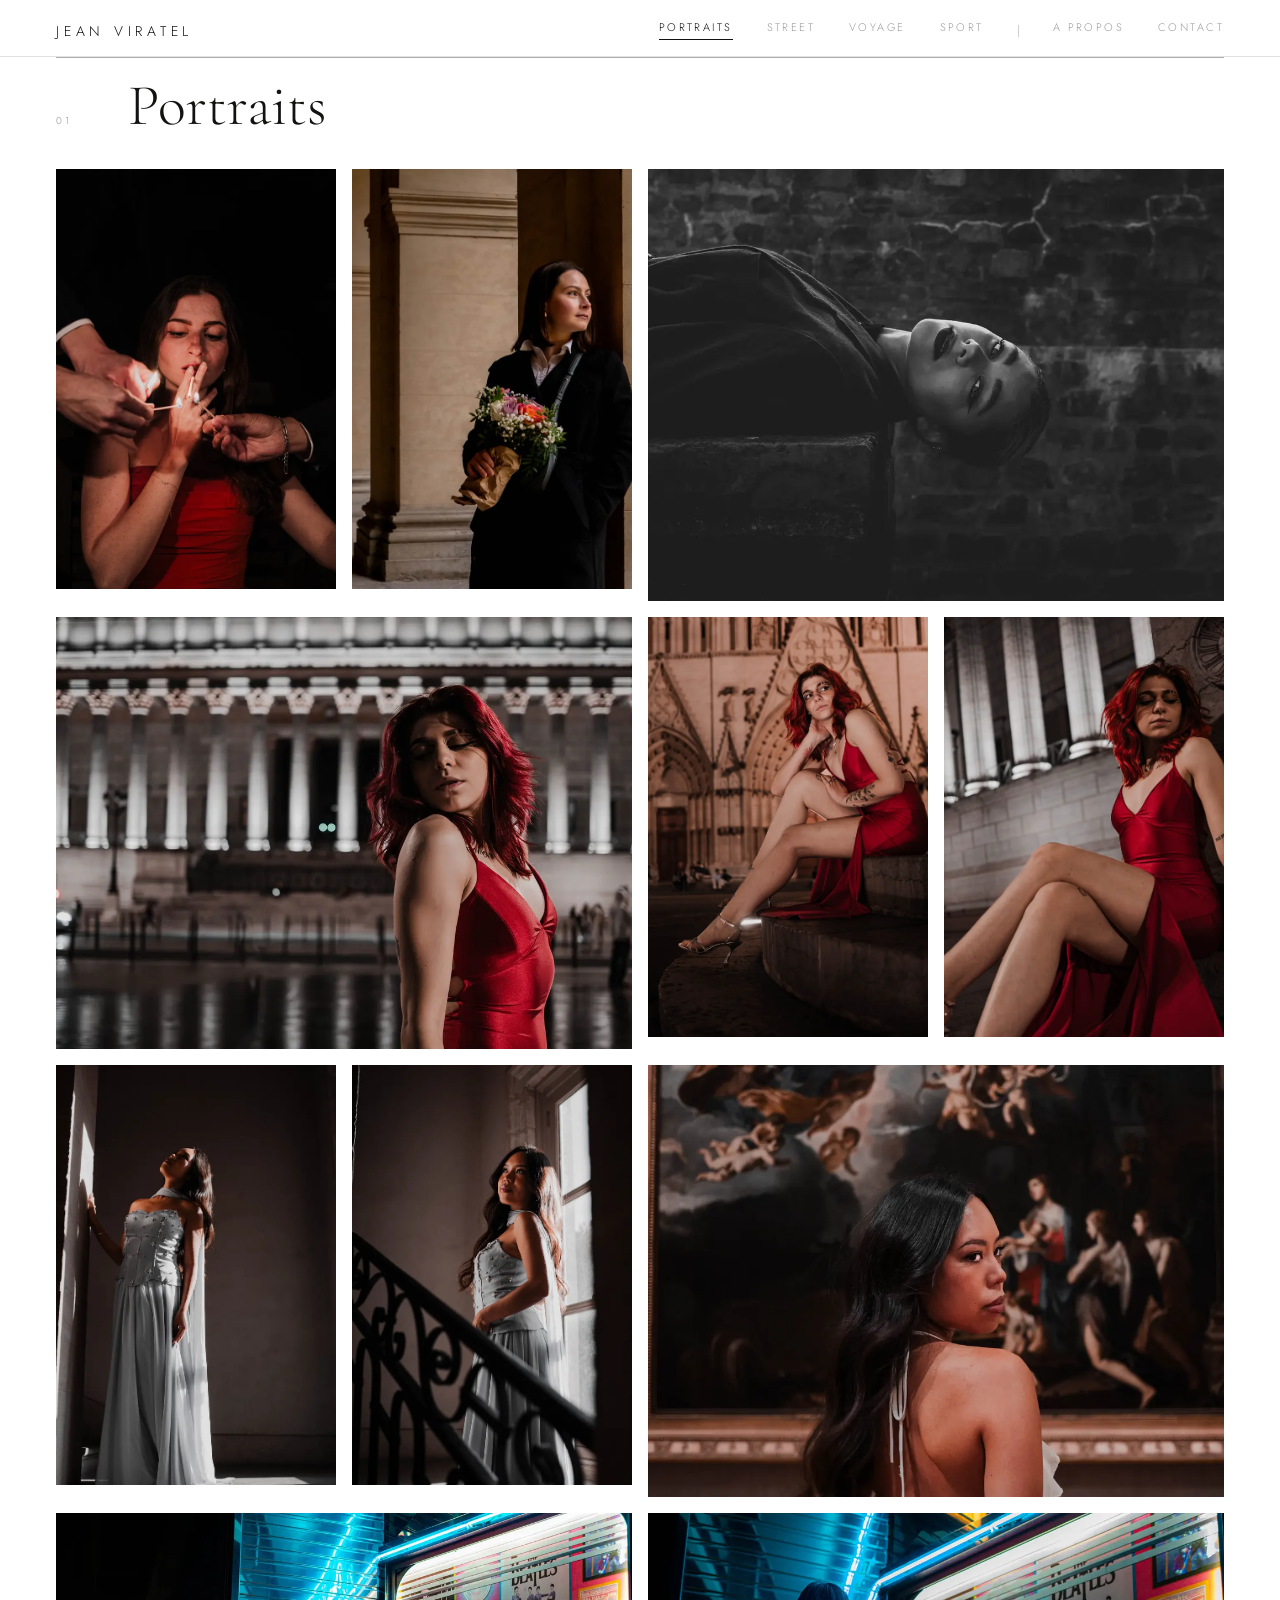
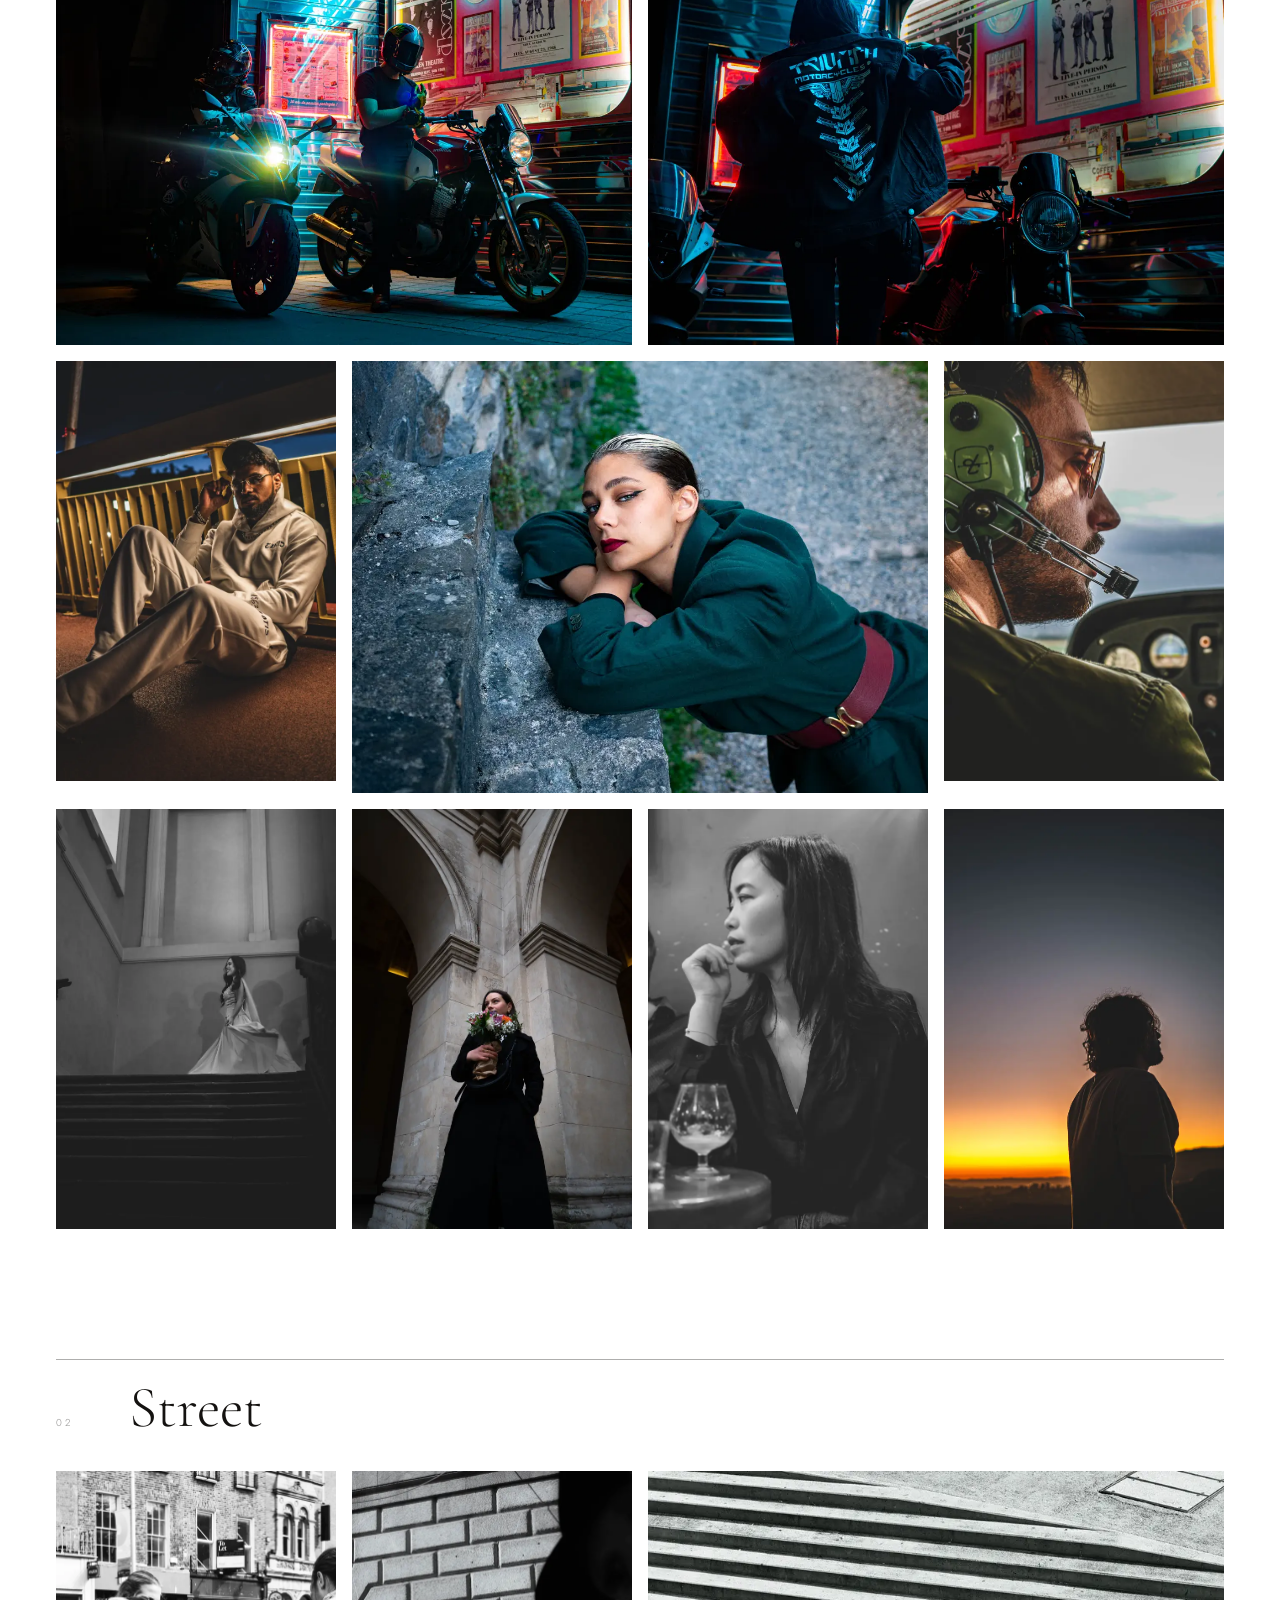
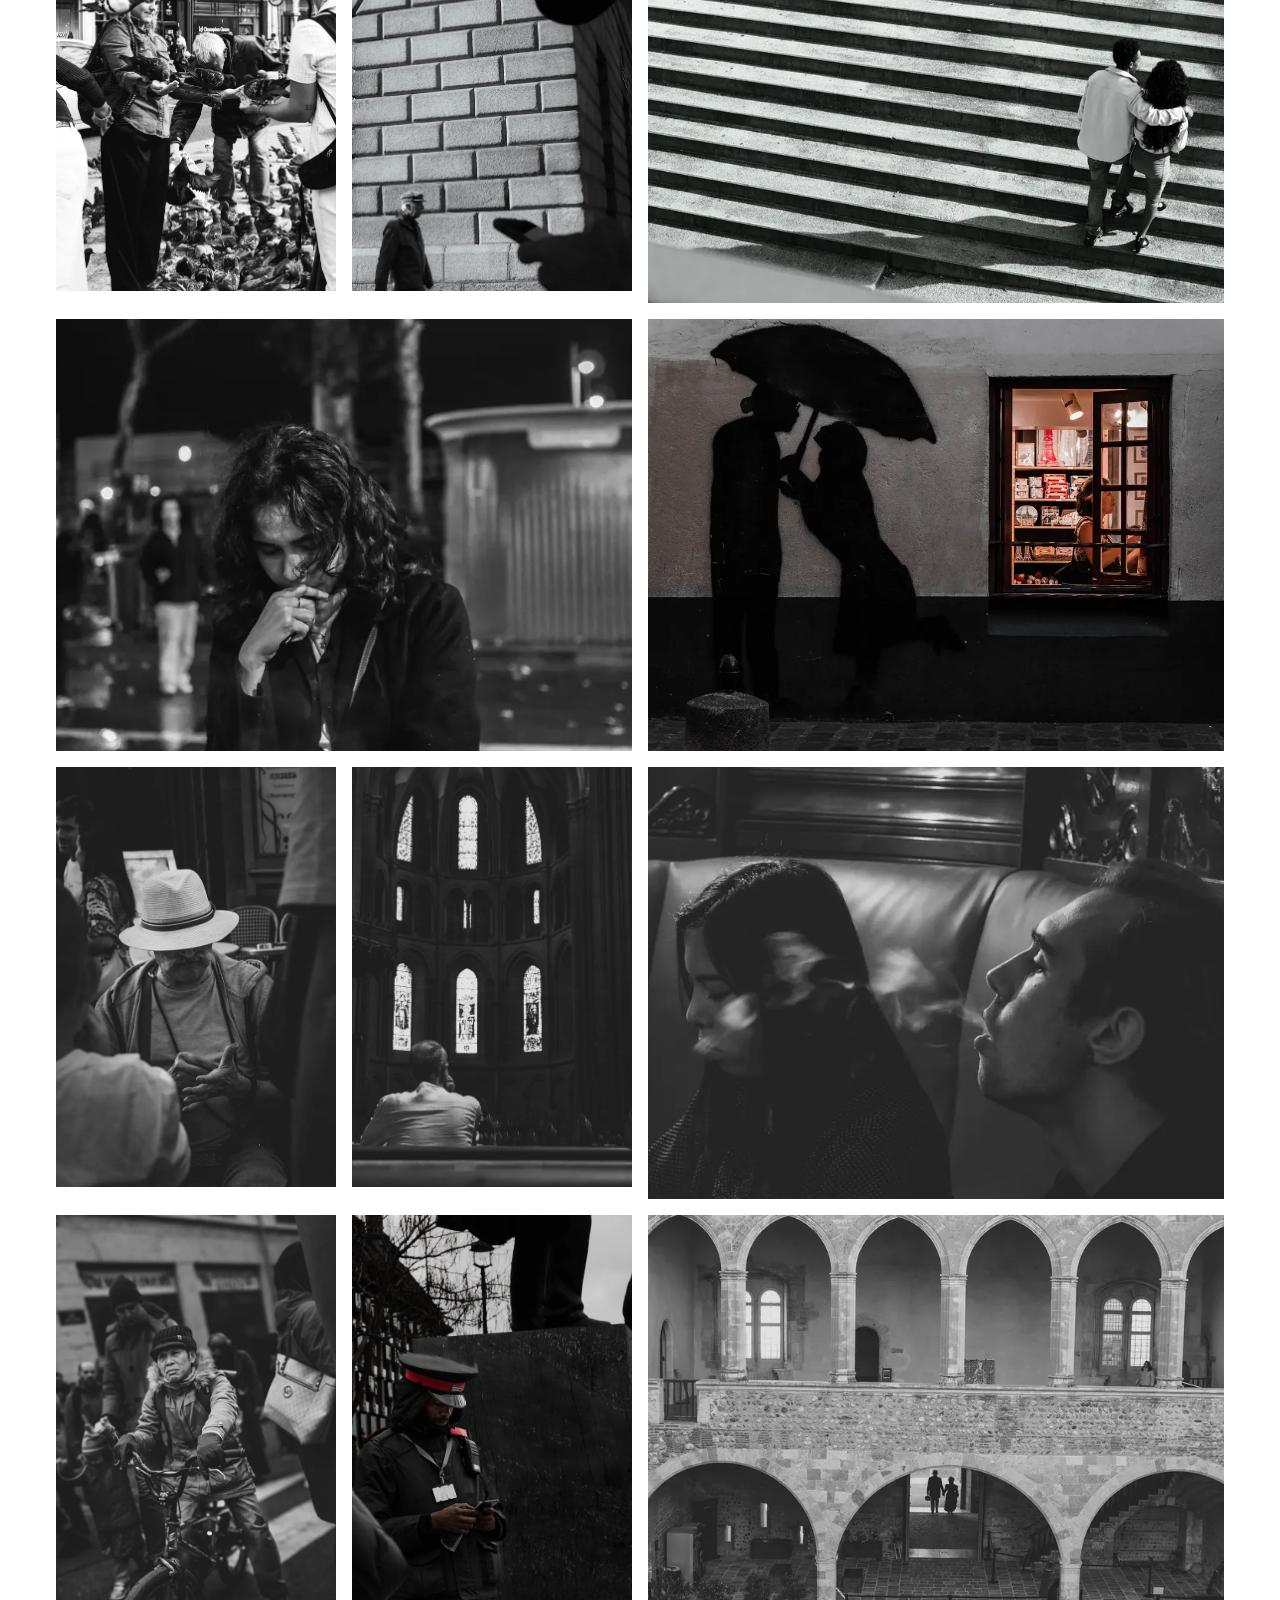
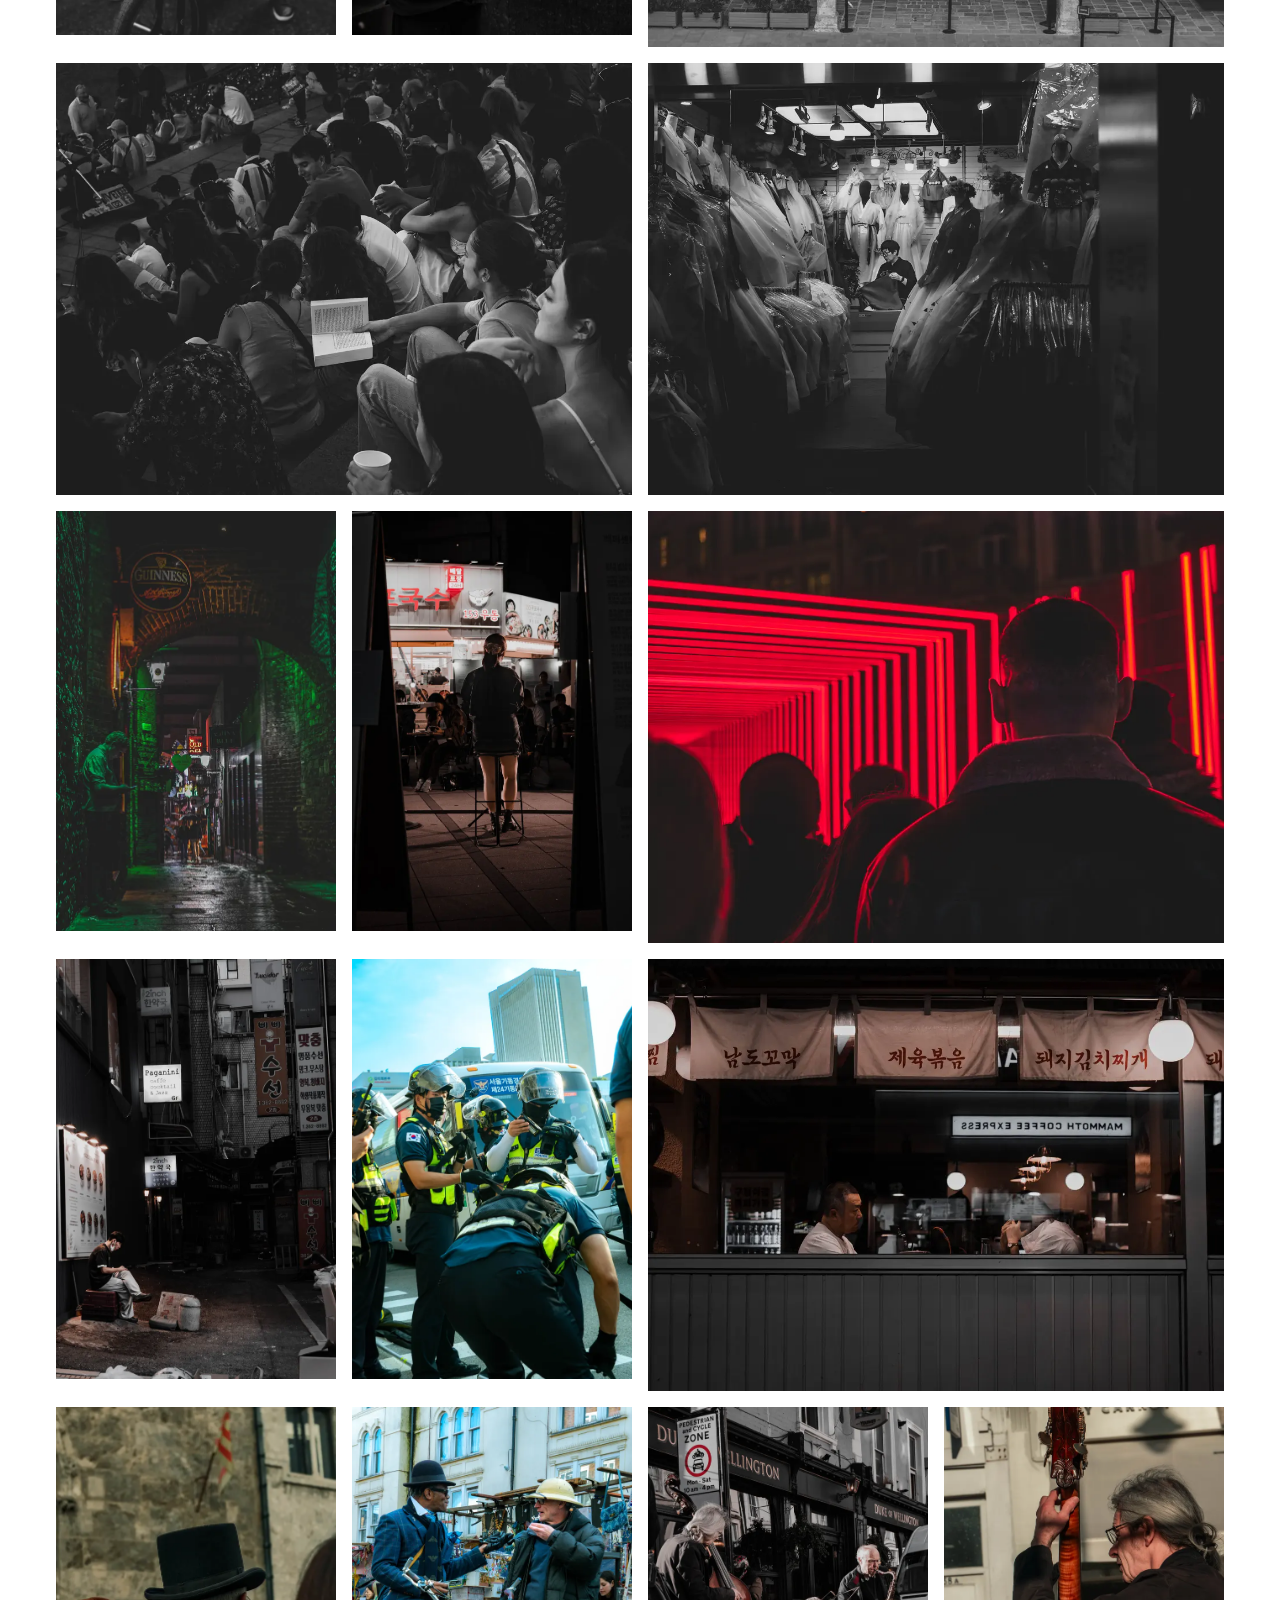
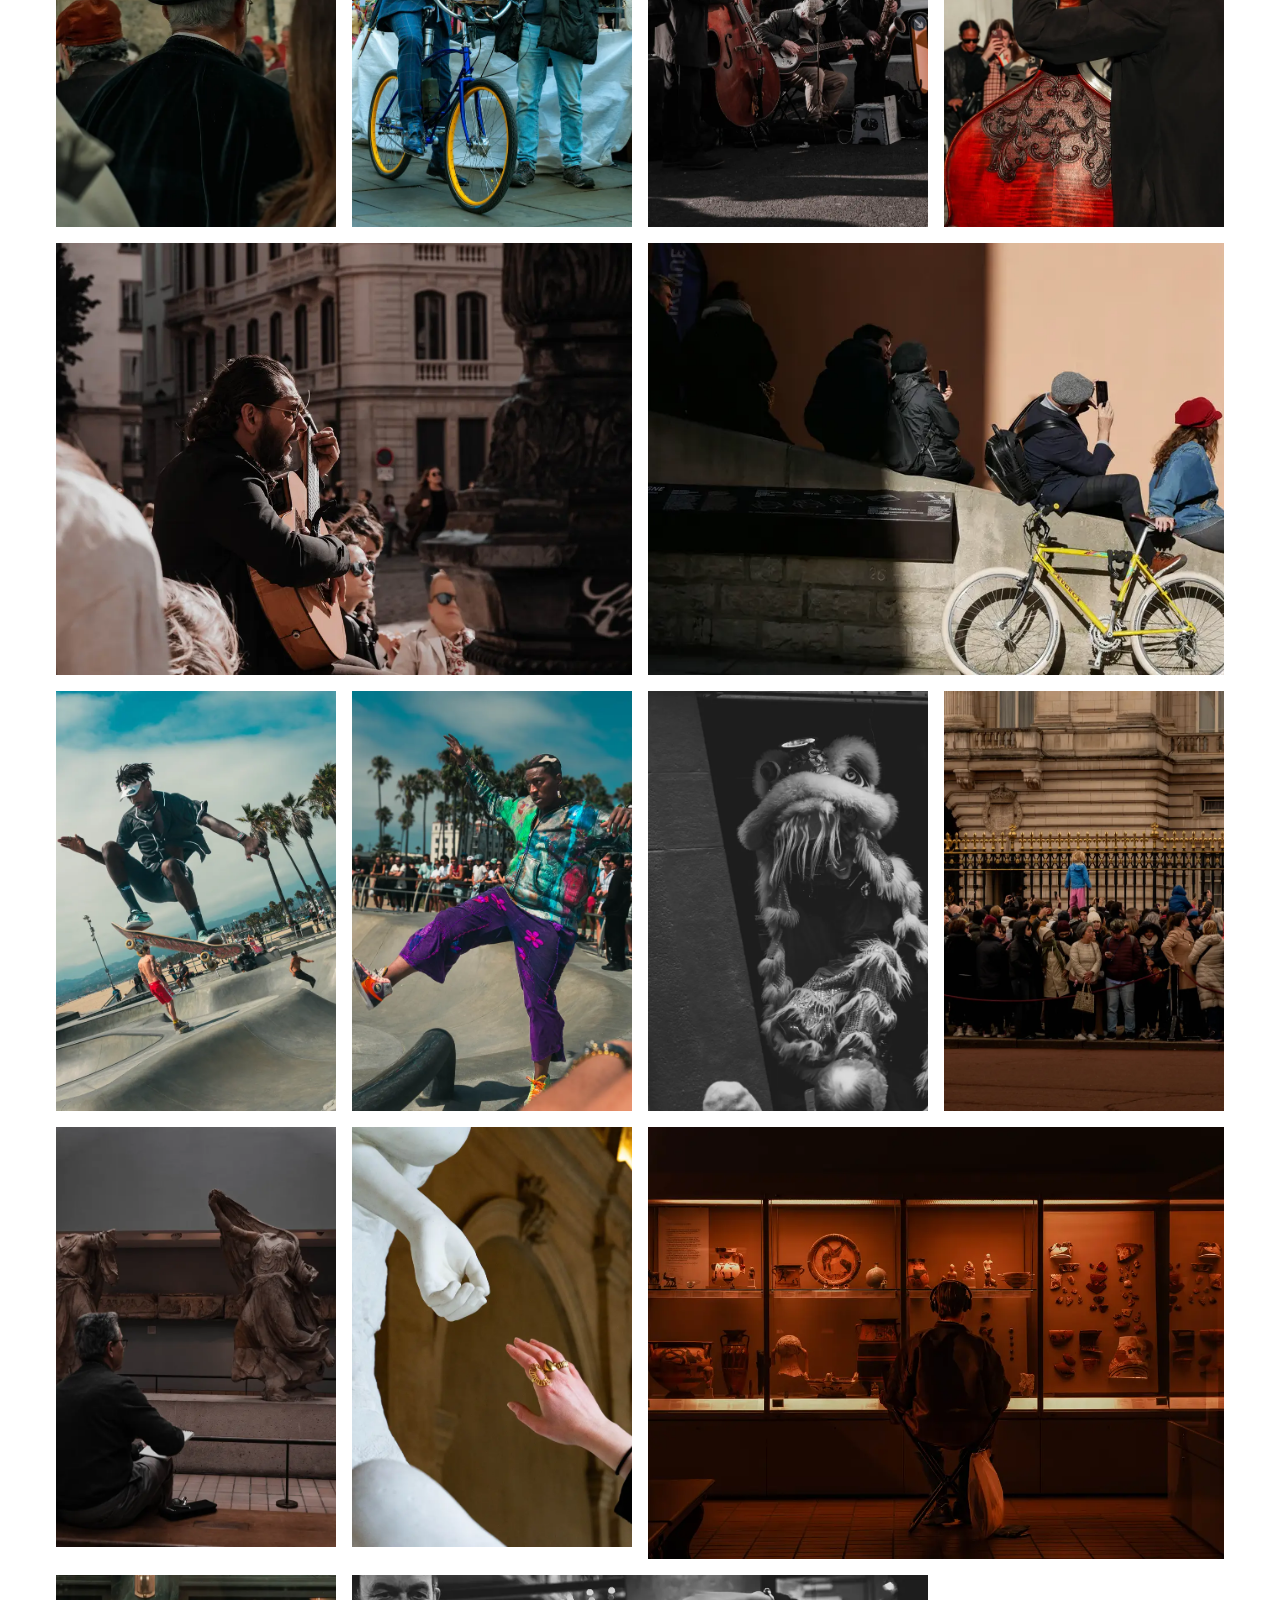
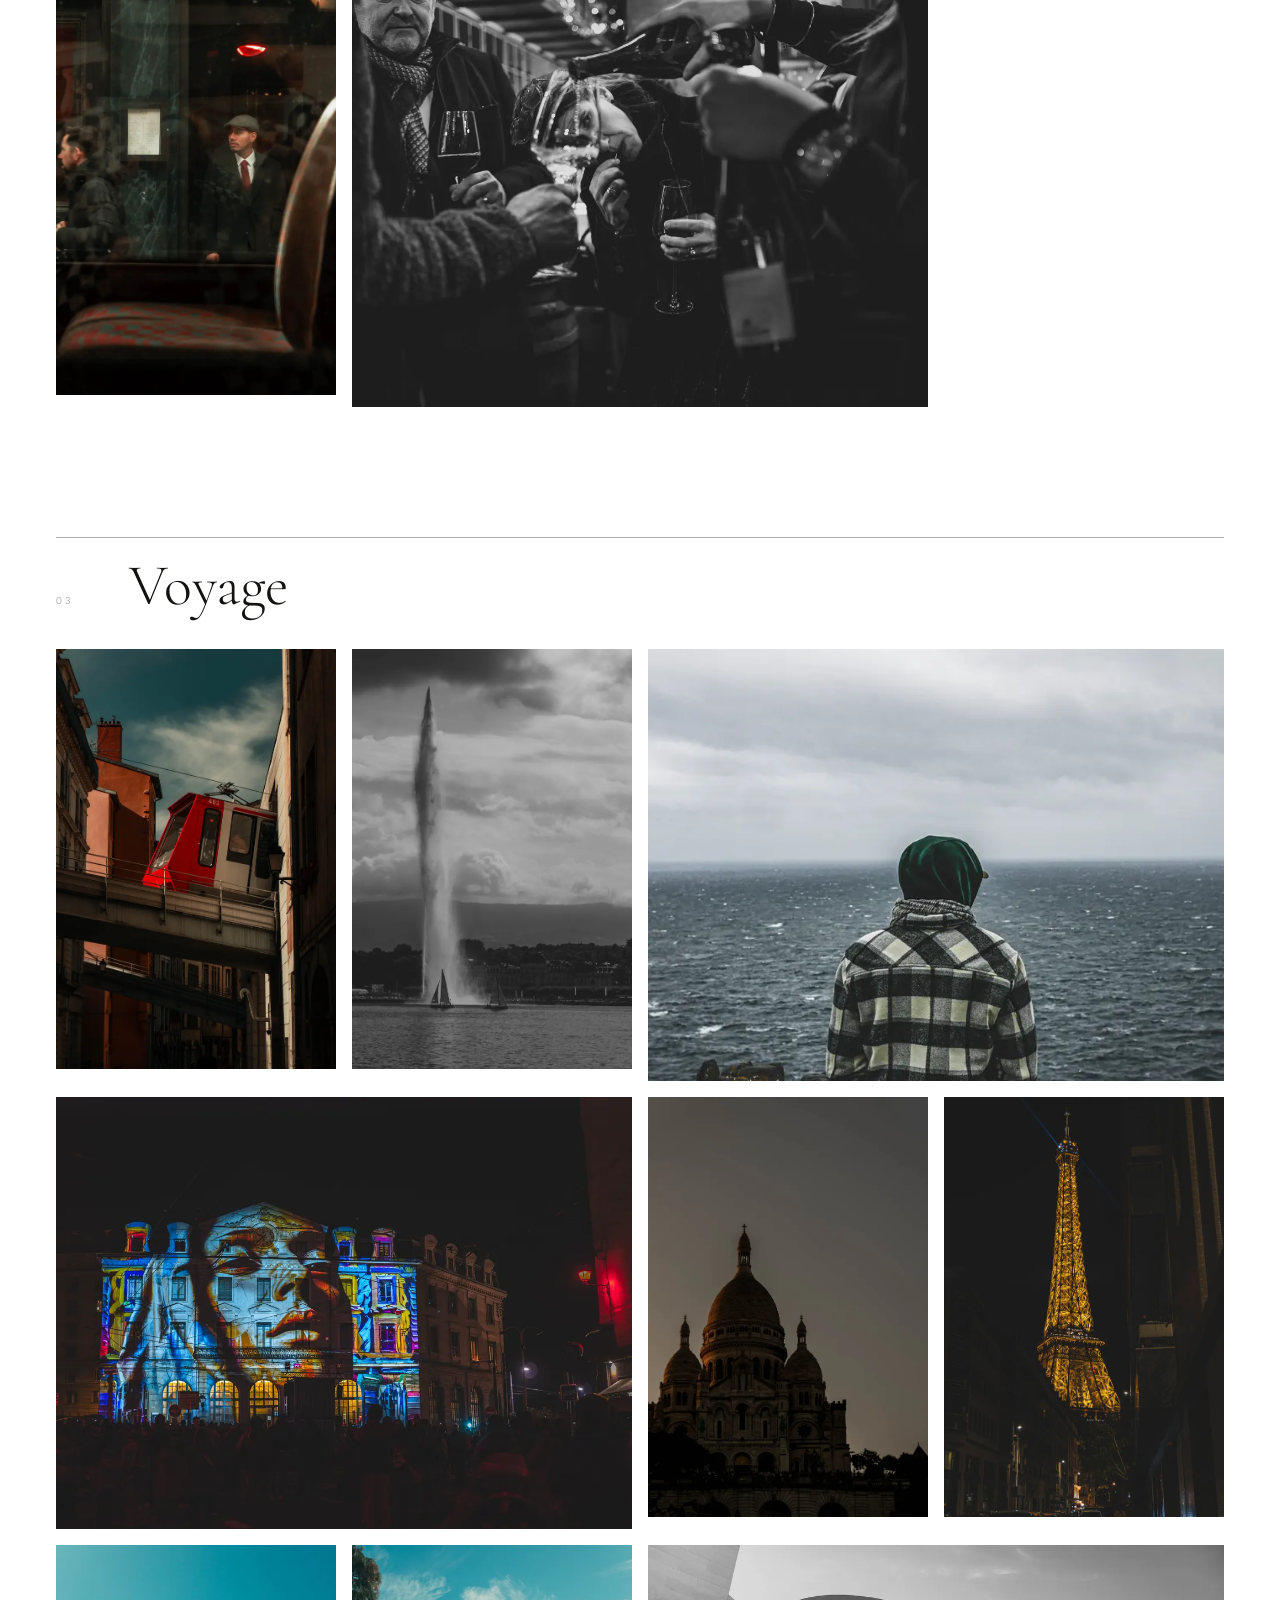
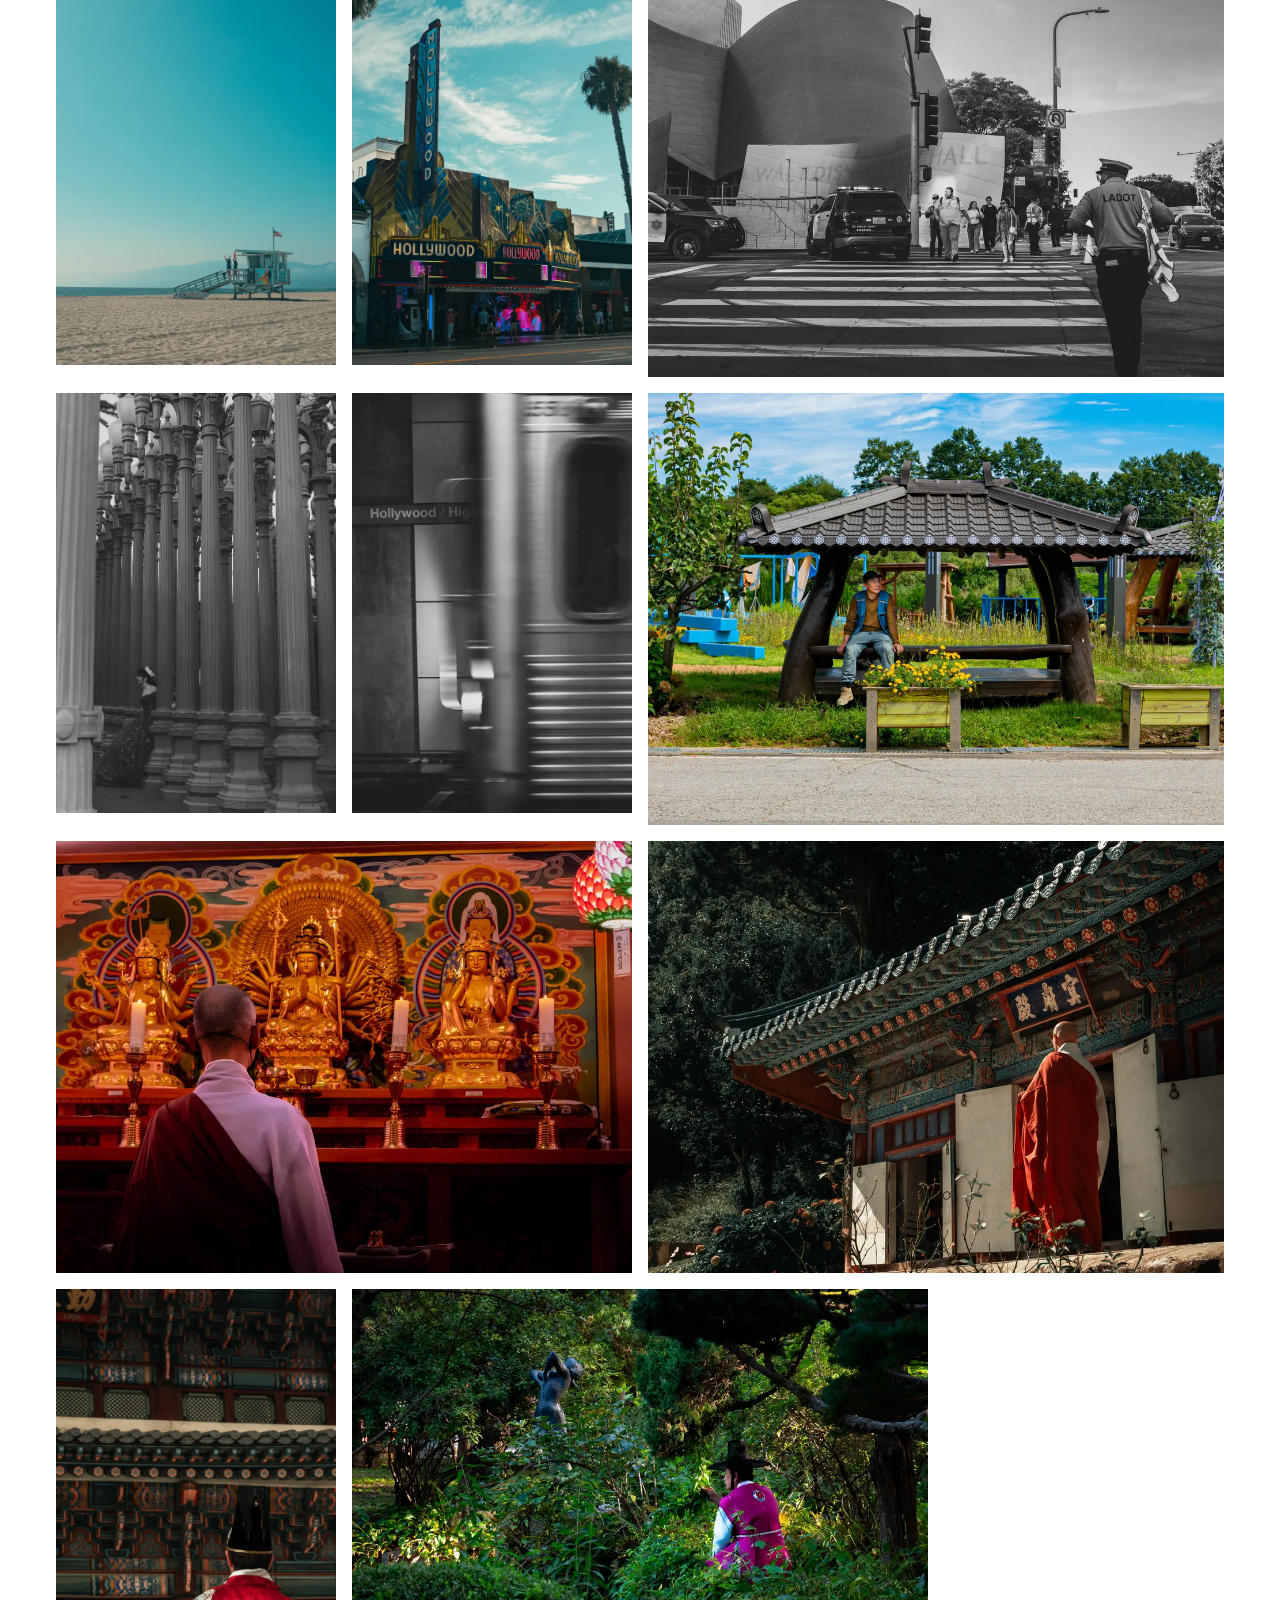
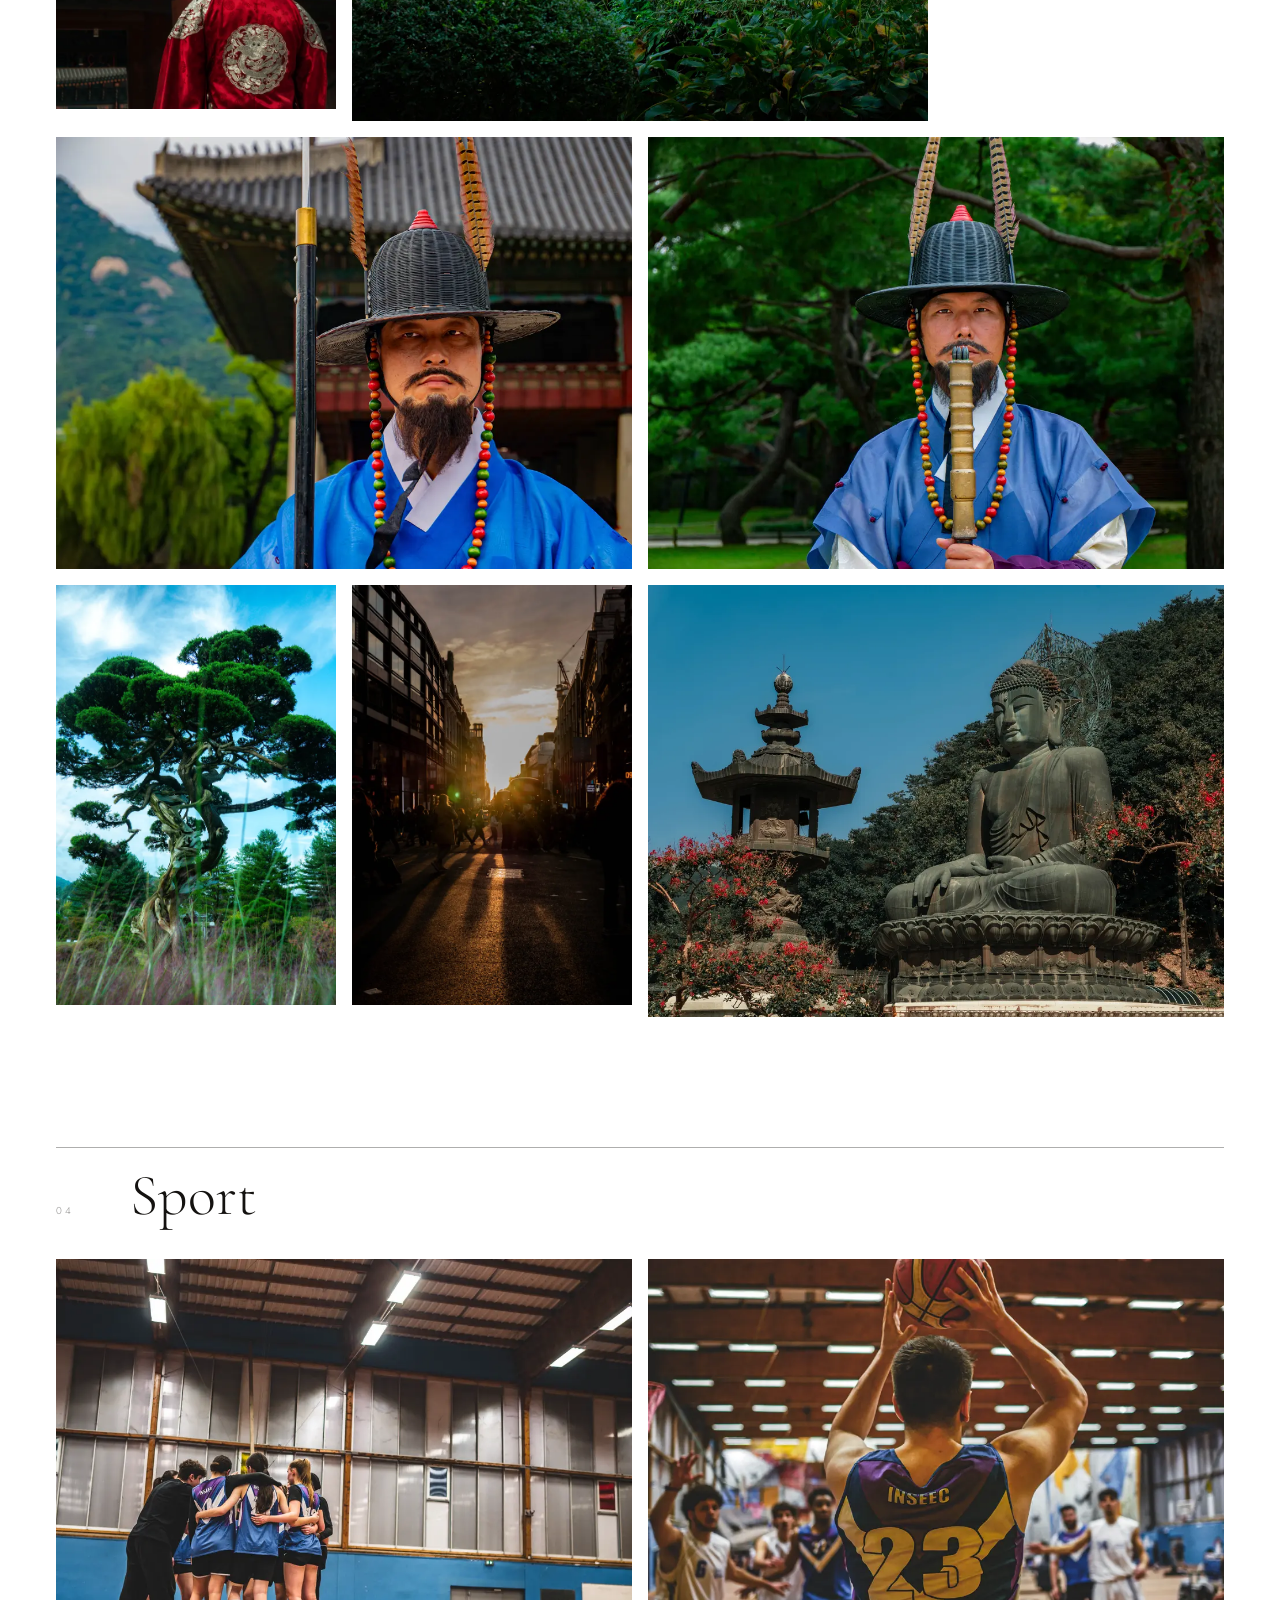
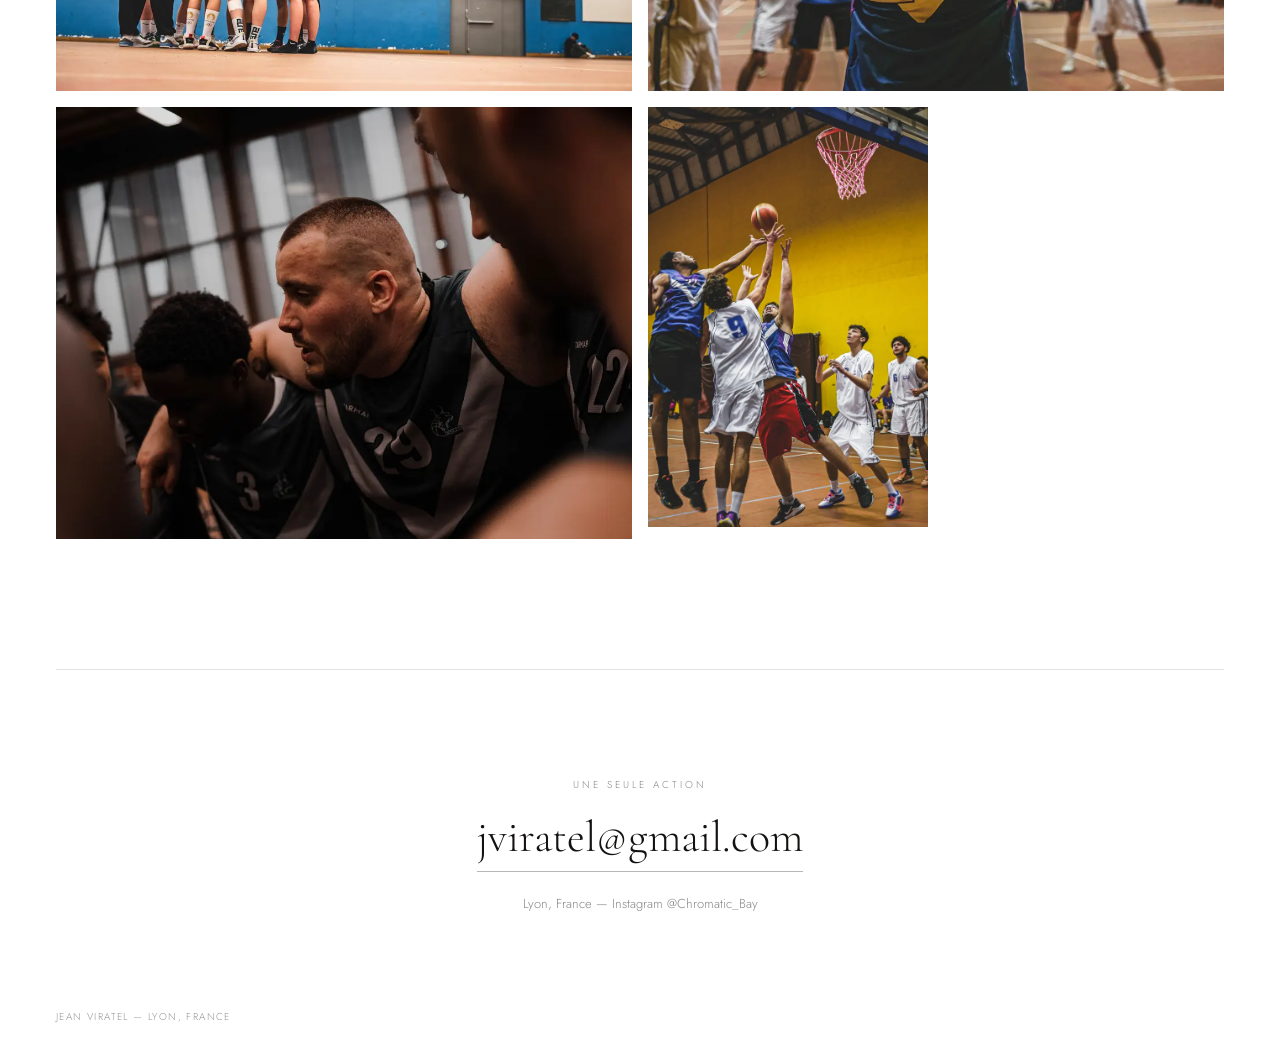
==== commit a5c9cdc6: "Portraits: insert château series as new row 3 (18 photos, 6 rows) Co-Authored-By: Claude Sonnet 5 <n" ====
--- a/index.html
+++ b/index.html
@@ -54,11 +54,15 @@
       <figure class="span-2"><img src="img/thumb/P1990173.webp?v=1" data-full="img/large/P1990173.jpg?v=1" alt="" loading="lazy" decoding="async"></figure>
       <figure><img src="img/thumb/P1990226.webp?v=1" data-full="img/large/P1990226.jpg?v=1" alt="" loading="lazy" decoding="async"></figure>
       <figure><img src="img/thumb/P1990201.webp?v=1" data-full="img/large/P1990201.jpg?v=1" alt="" loading="lazy" decoding="async"></figure>
+      <figure><img src="img/thumb/P2090405.webp?v=1" data-full="img/large/P2090405.jpg?v=1" alt="" loading="lazy" decoding="async"></figure>
+      <figure><img src="img/thumb/P2090482.webp?v=1" data-full="img/large/P2090482.jpg?v=1" alt="" loading="lazy" decoding="async"></figure>
+      <figure class="span-2"><img src="img/thumb/P2090297.webp?v=1" data-full="img/large/P2090297.jpg?v=1" alt="" loading="lazy" decoding="async"></figure>
       <figure class="span-2"><img src="img/thumb/P1860511.webp?v=1" data-full="img/large/P1860511.jpg?v=1" alt="" loading="lazy" decoding="async"></figure>
       <figure class="span-2"><img src="img/thumb/P1860551.webp?v=1" data-full="img/large/P1860551.jpg?v=1" alt="" loading="lazy" decoding="async"></figure>
       <figure><img src="img/thumb/P1810726.webp?v=1" data-full="img/large/P1810726.jpg?v=1" alt="" loading="lazy" decoding="async"></figure>
       <figure class="span-2"><img src="img/thumb/P2000223.webp?v=1" data-full="img/large/P2000223.jpg?v=1" alt="" loading="lazy" decoding="async"></figure>
       <figure><img src="img/thumb/P1370409.webp?v=1" data-full="img/large/P1370409.jpg?v=1" alt="" loading="lazy" decoding="async"></figure>
+      <figure><img src="img/thumb/P2090532.webp?v=1" data-full="img/large/P2090532.jpg?v=1" alt="" loading="lazy" decoding="async"></figure>
       <figure><img src="img/thumb/P2060212.webp?v=1" data-full="img/large/P2060212.jpg?v=1" alt="" loading="lazy" decoding="async"></figure>
       <figure><img src="img/thumb/P1620042.webp?v=1" data-full="img/large/P1620042.jpg?v=1" alt="" loading="lazy" decoding="async"></figure>
       <figure><img src="img/thumb/P2000764.webp?v=1" data-full="img/large/P2000764.jpg?v=1" alt="" loading="lazy" decoding="async"></figure>
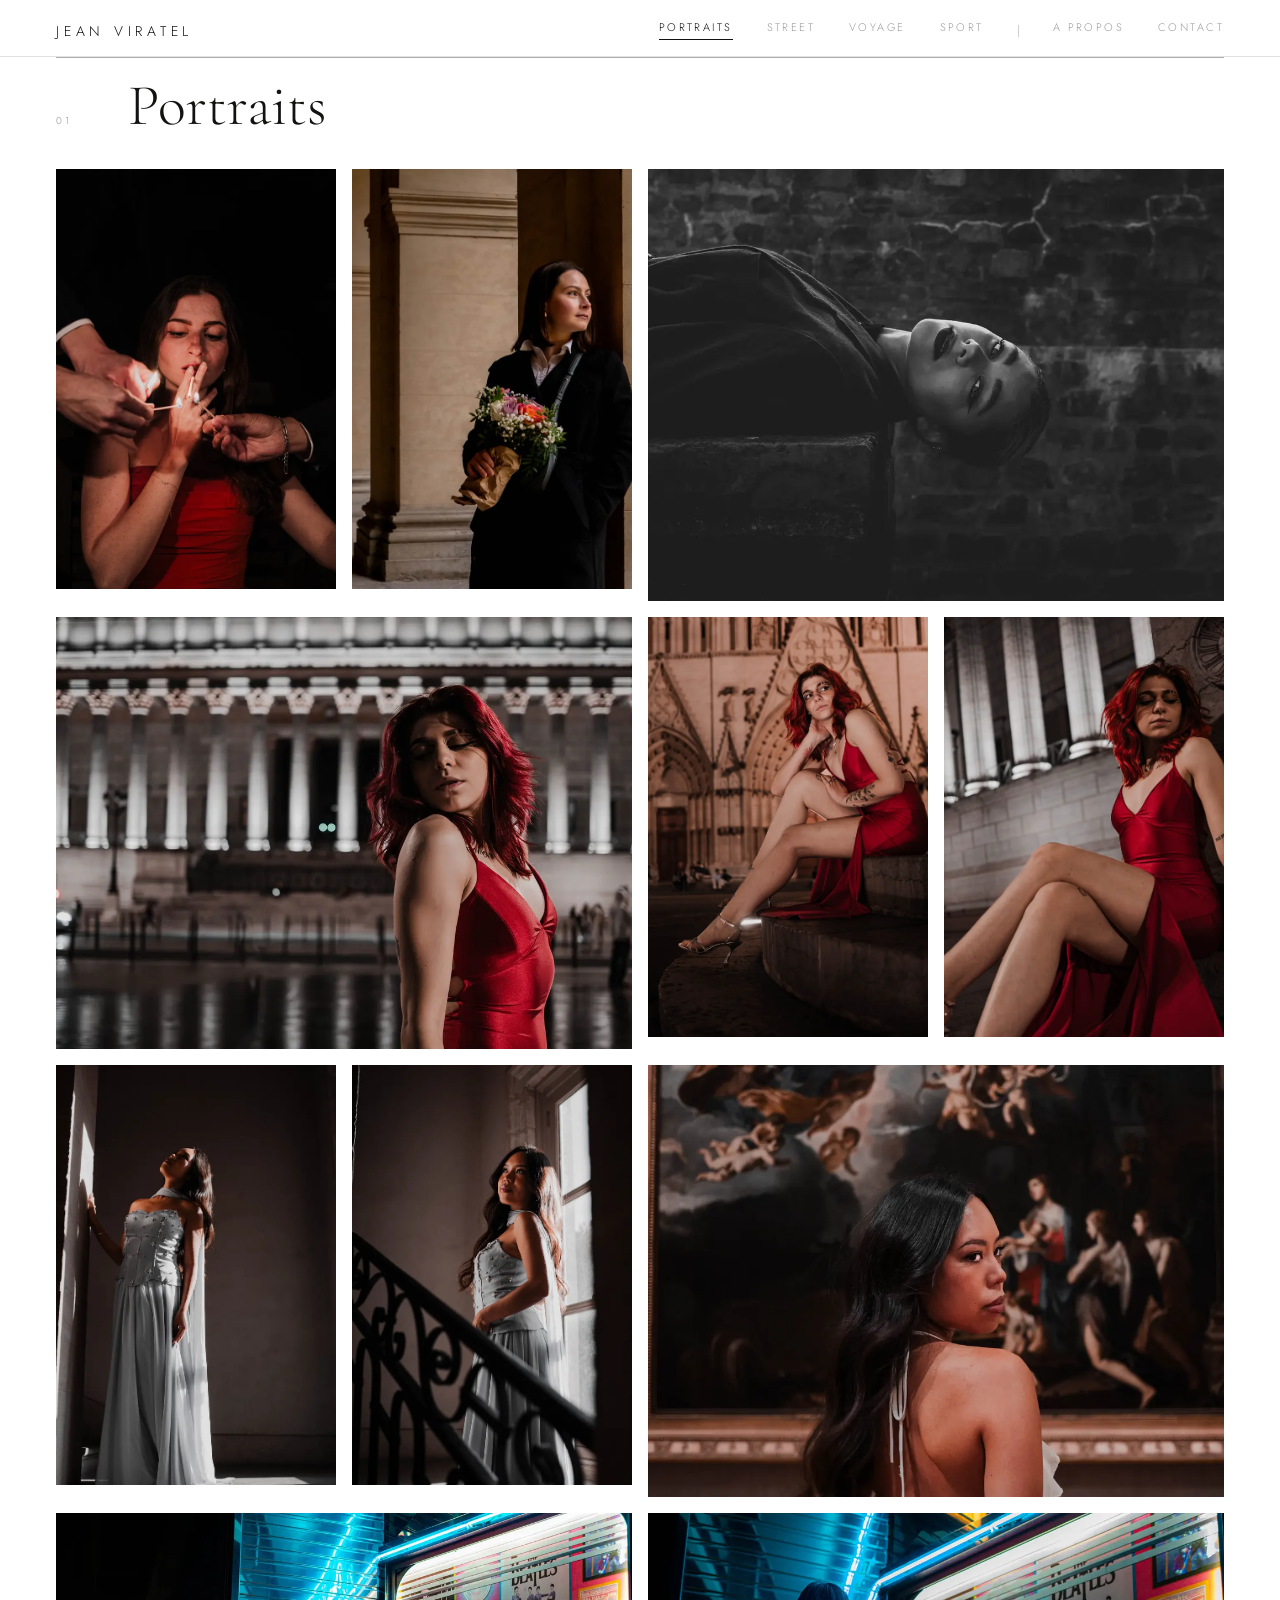
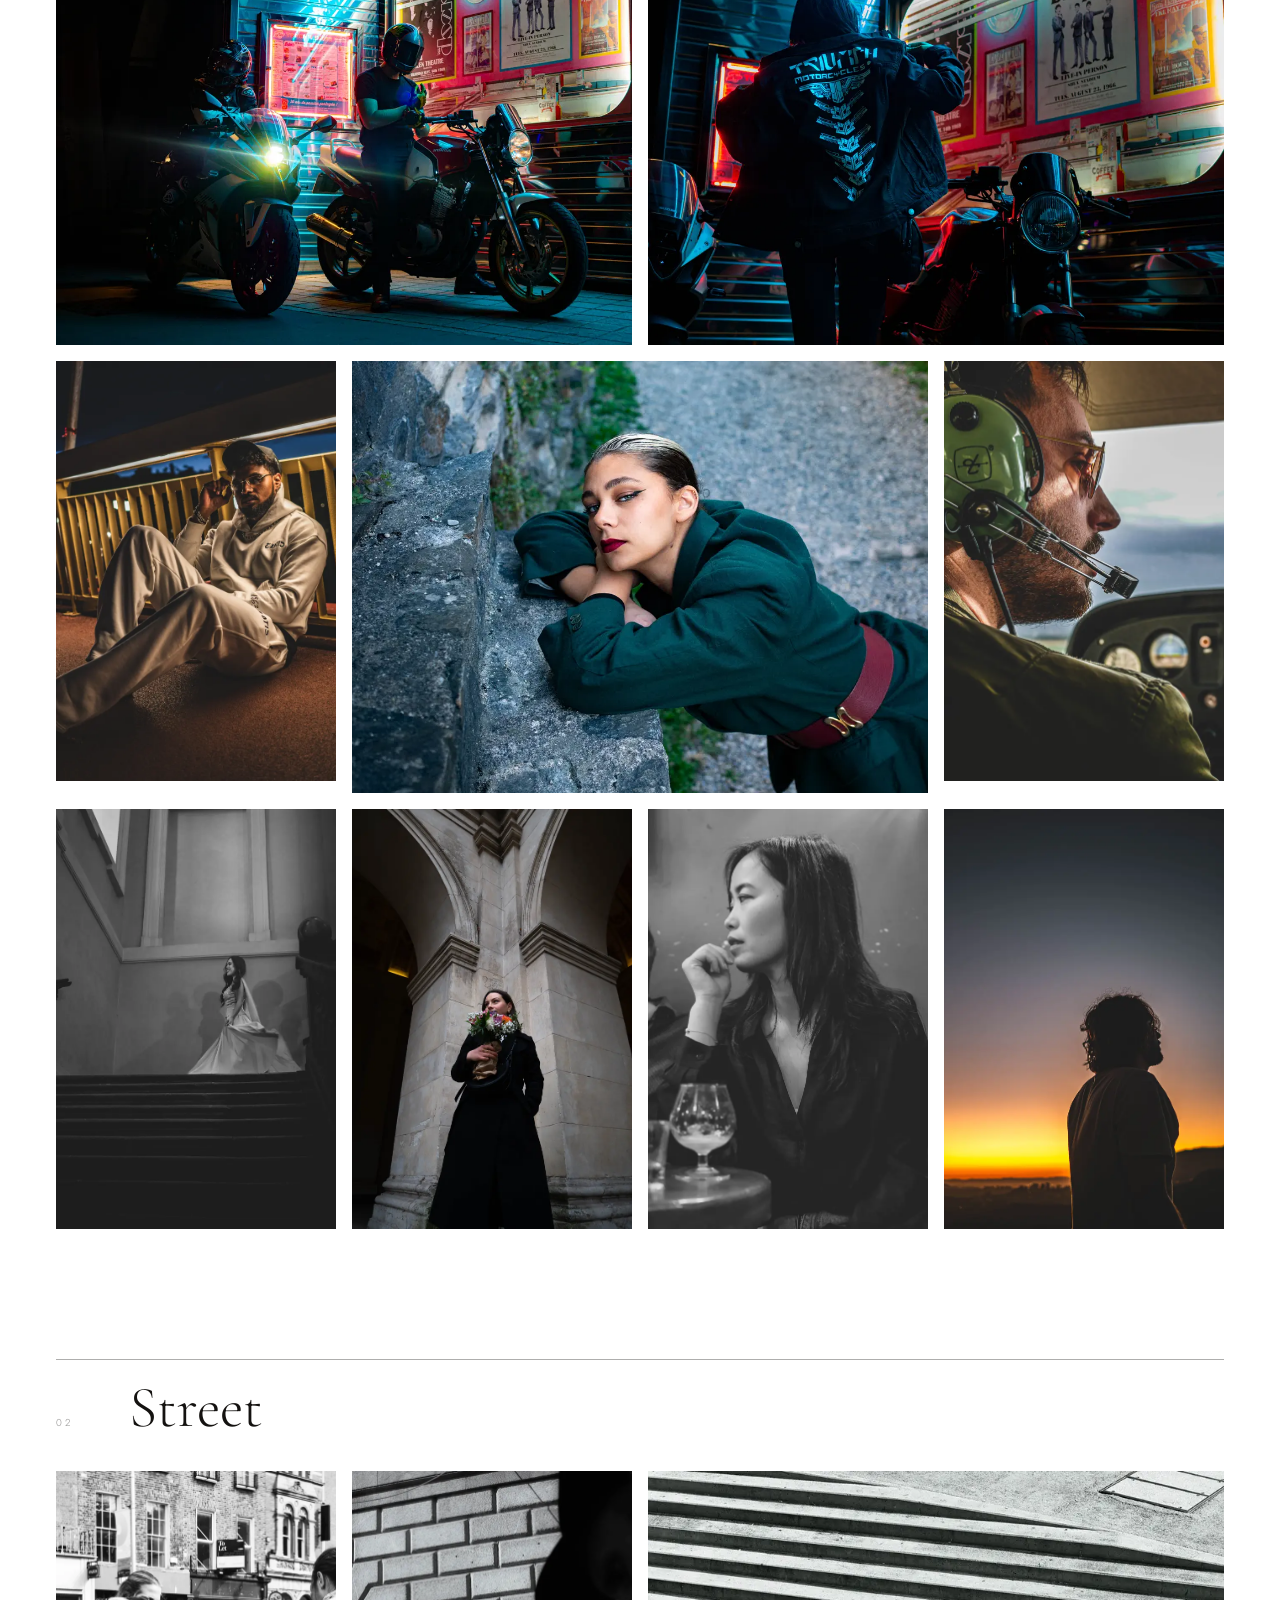
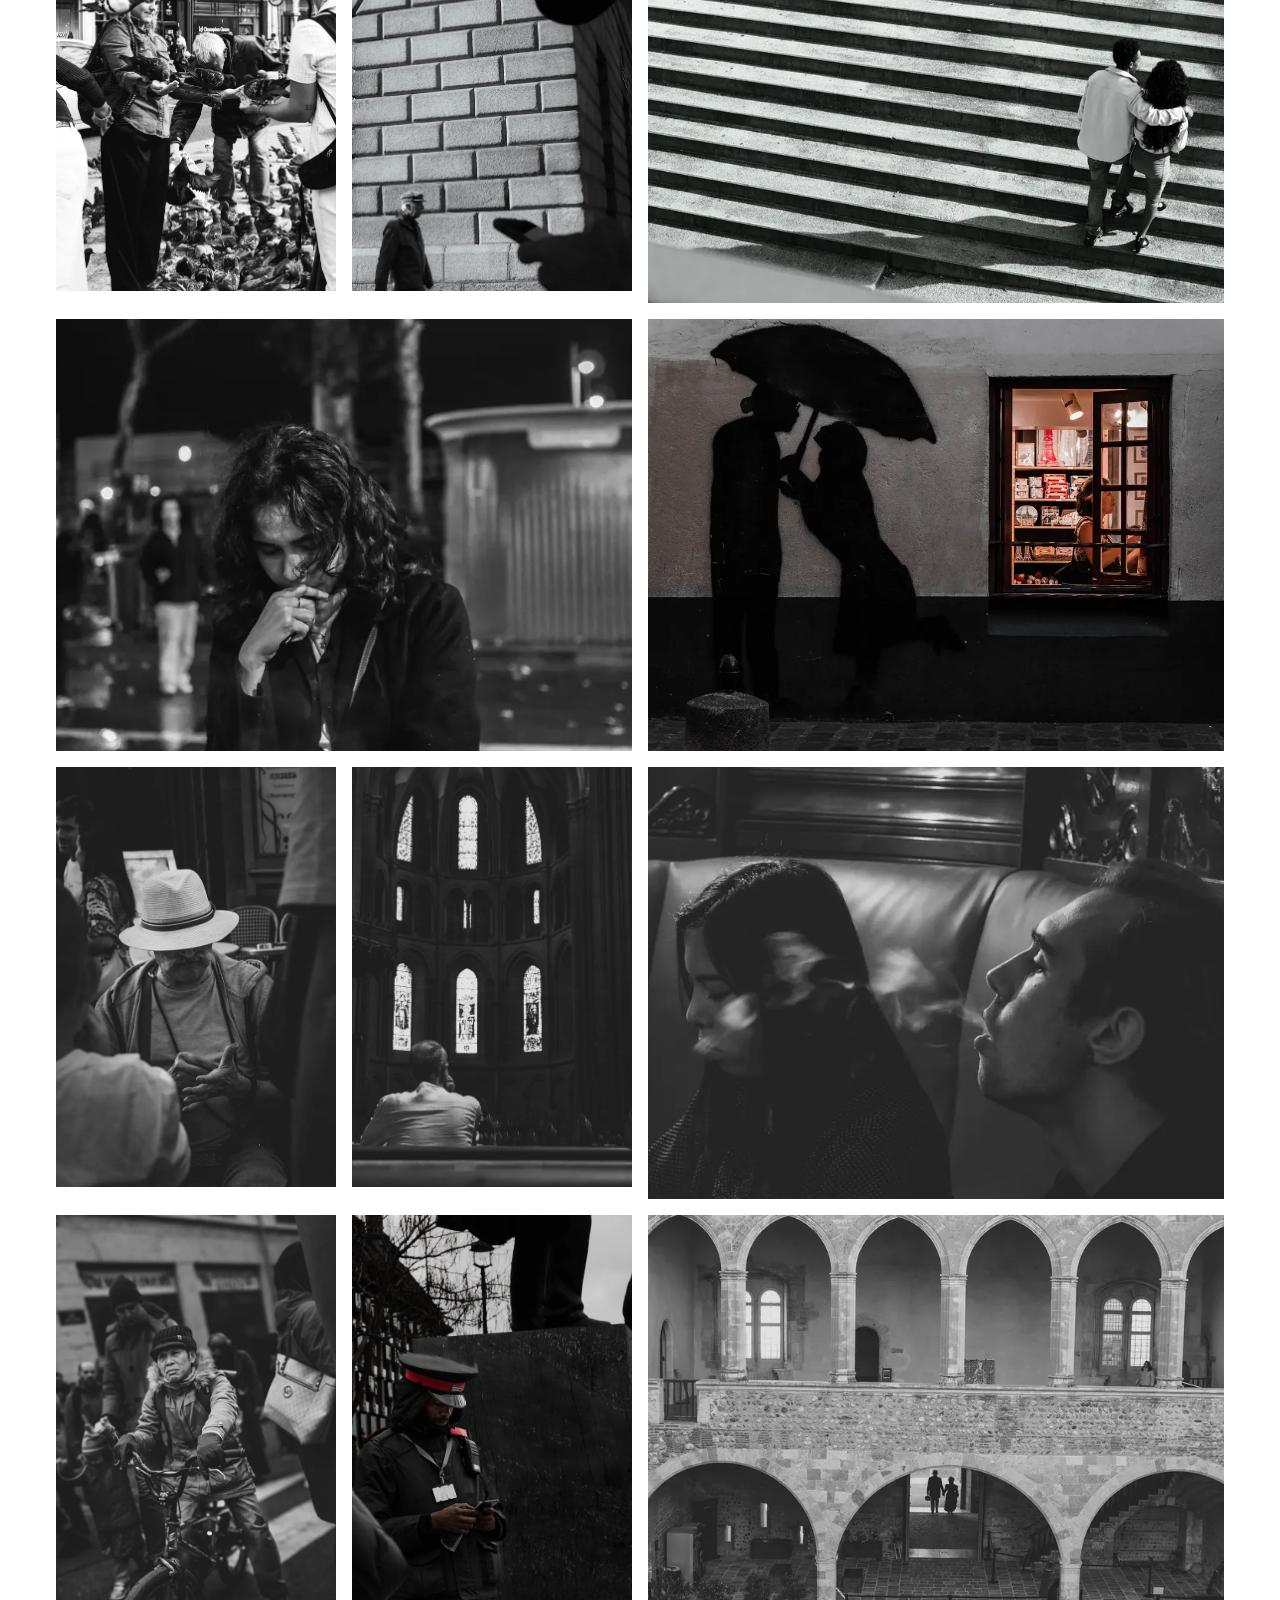
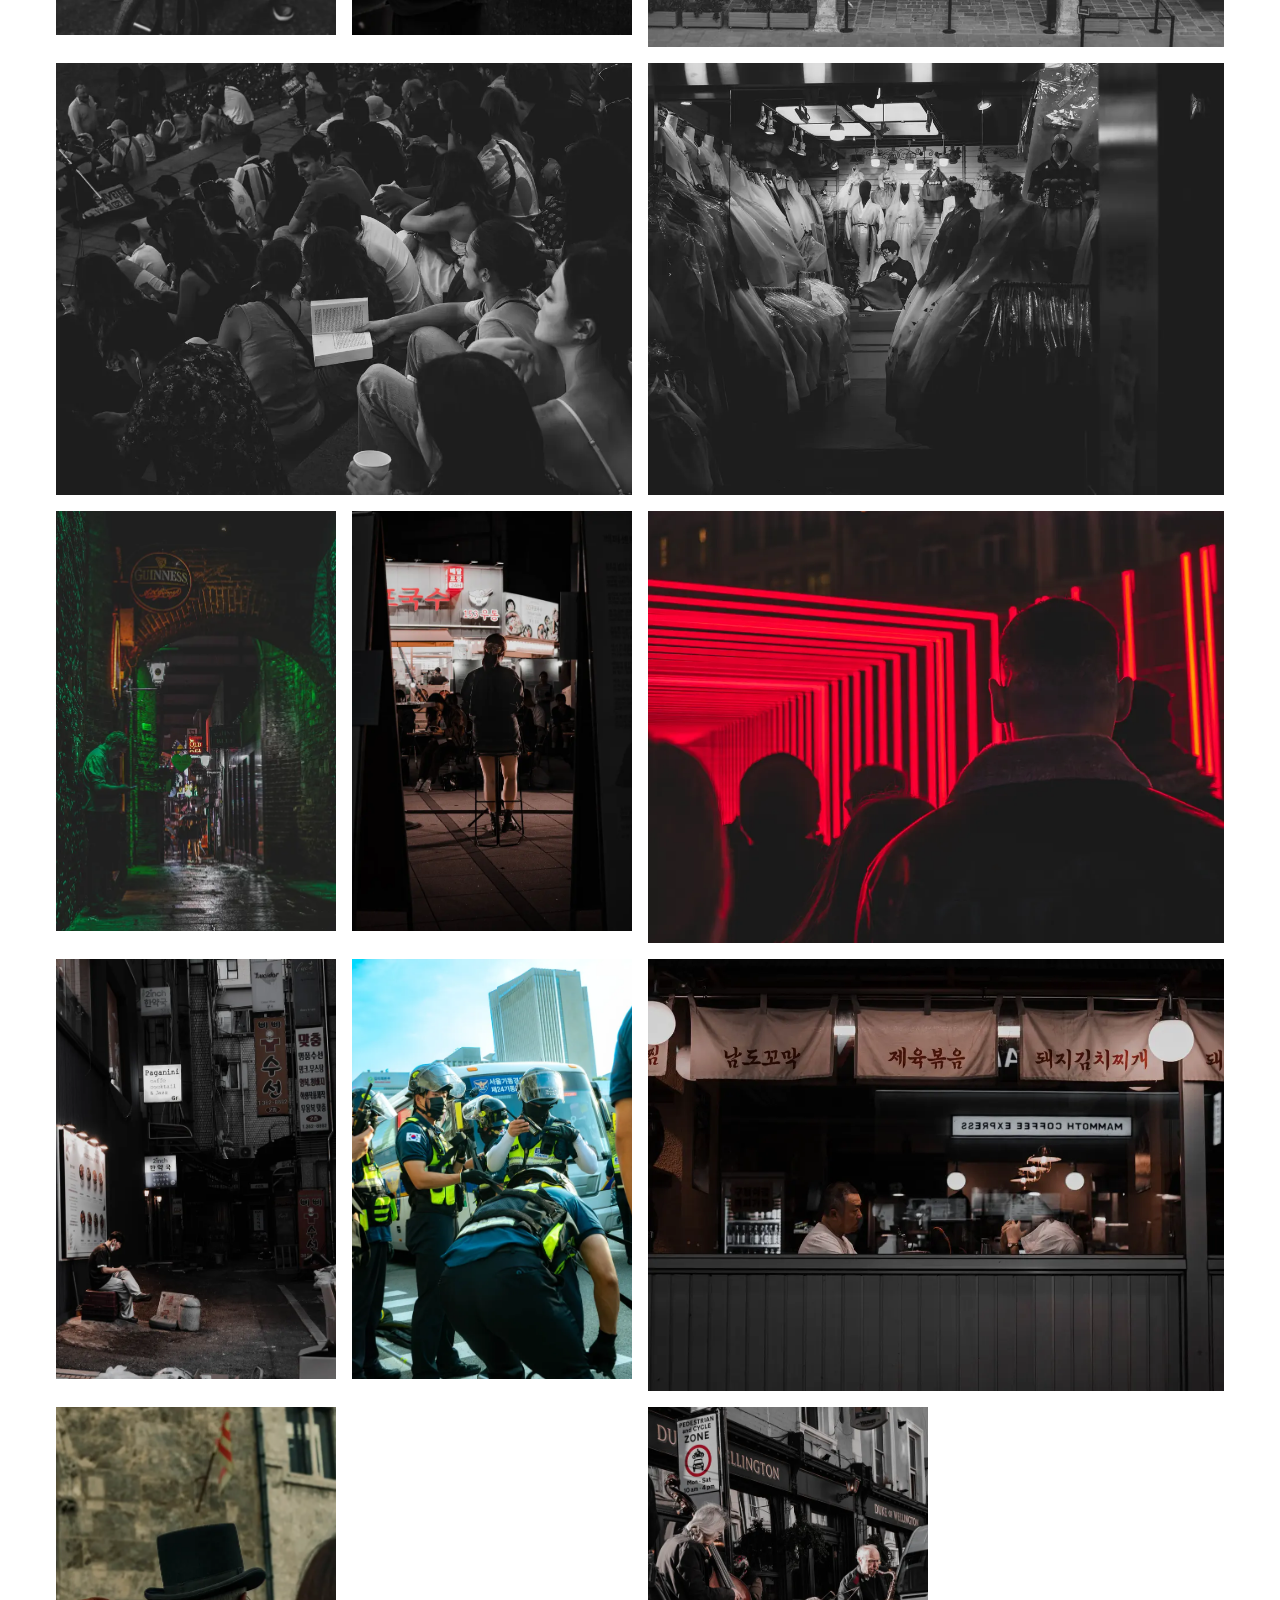
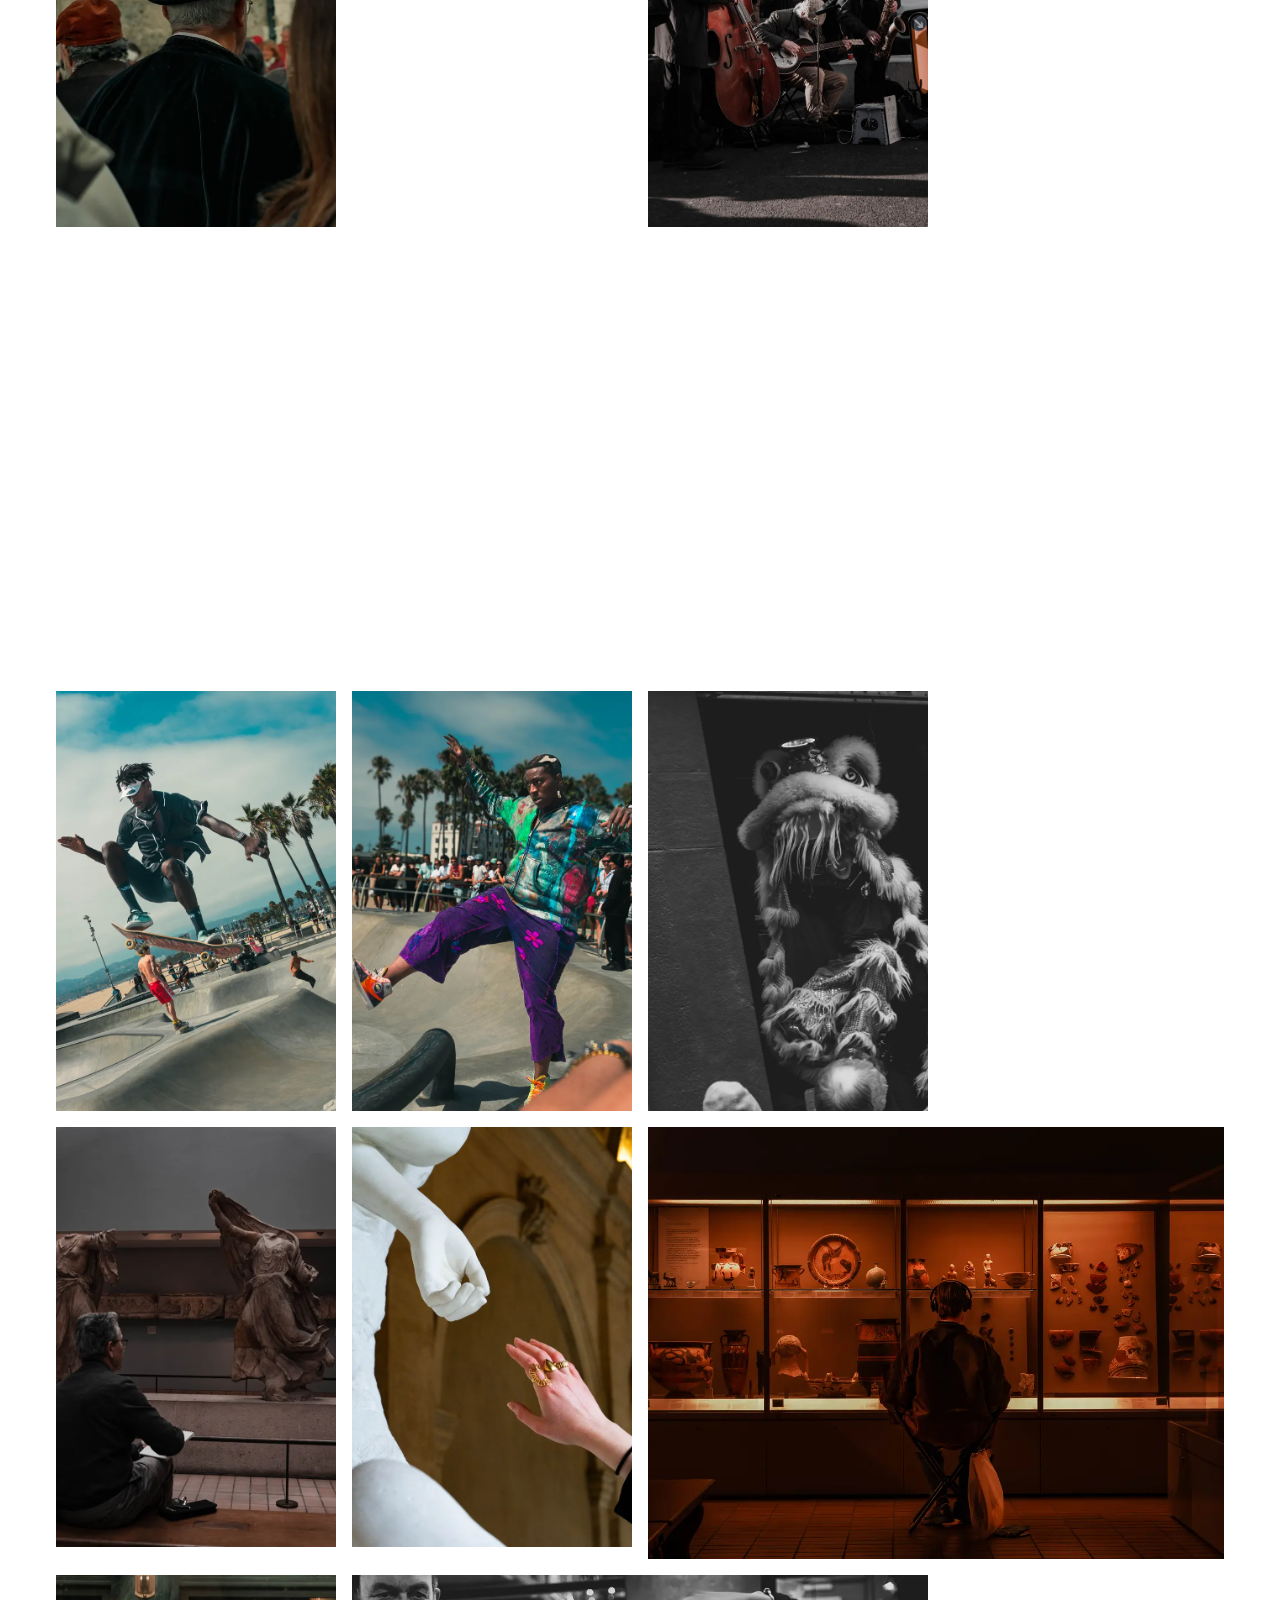
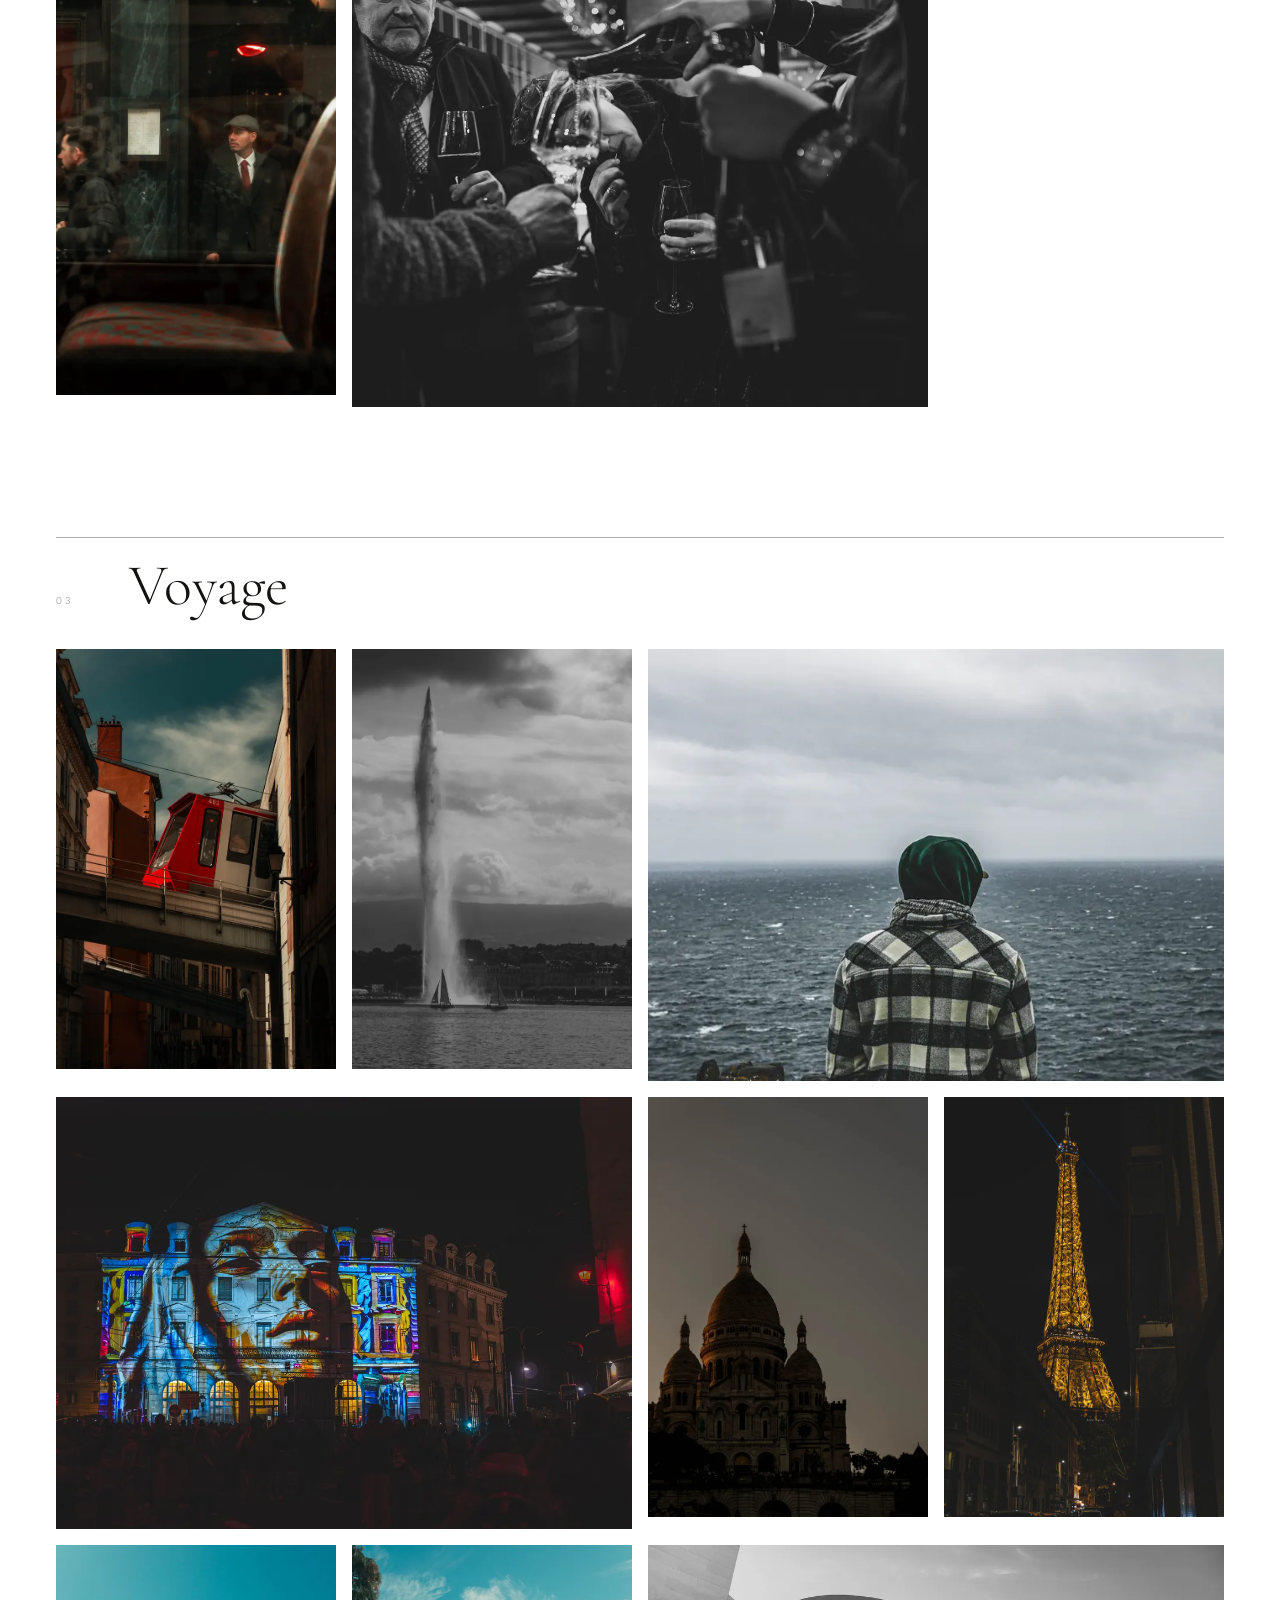
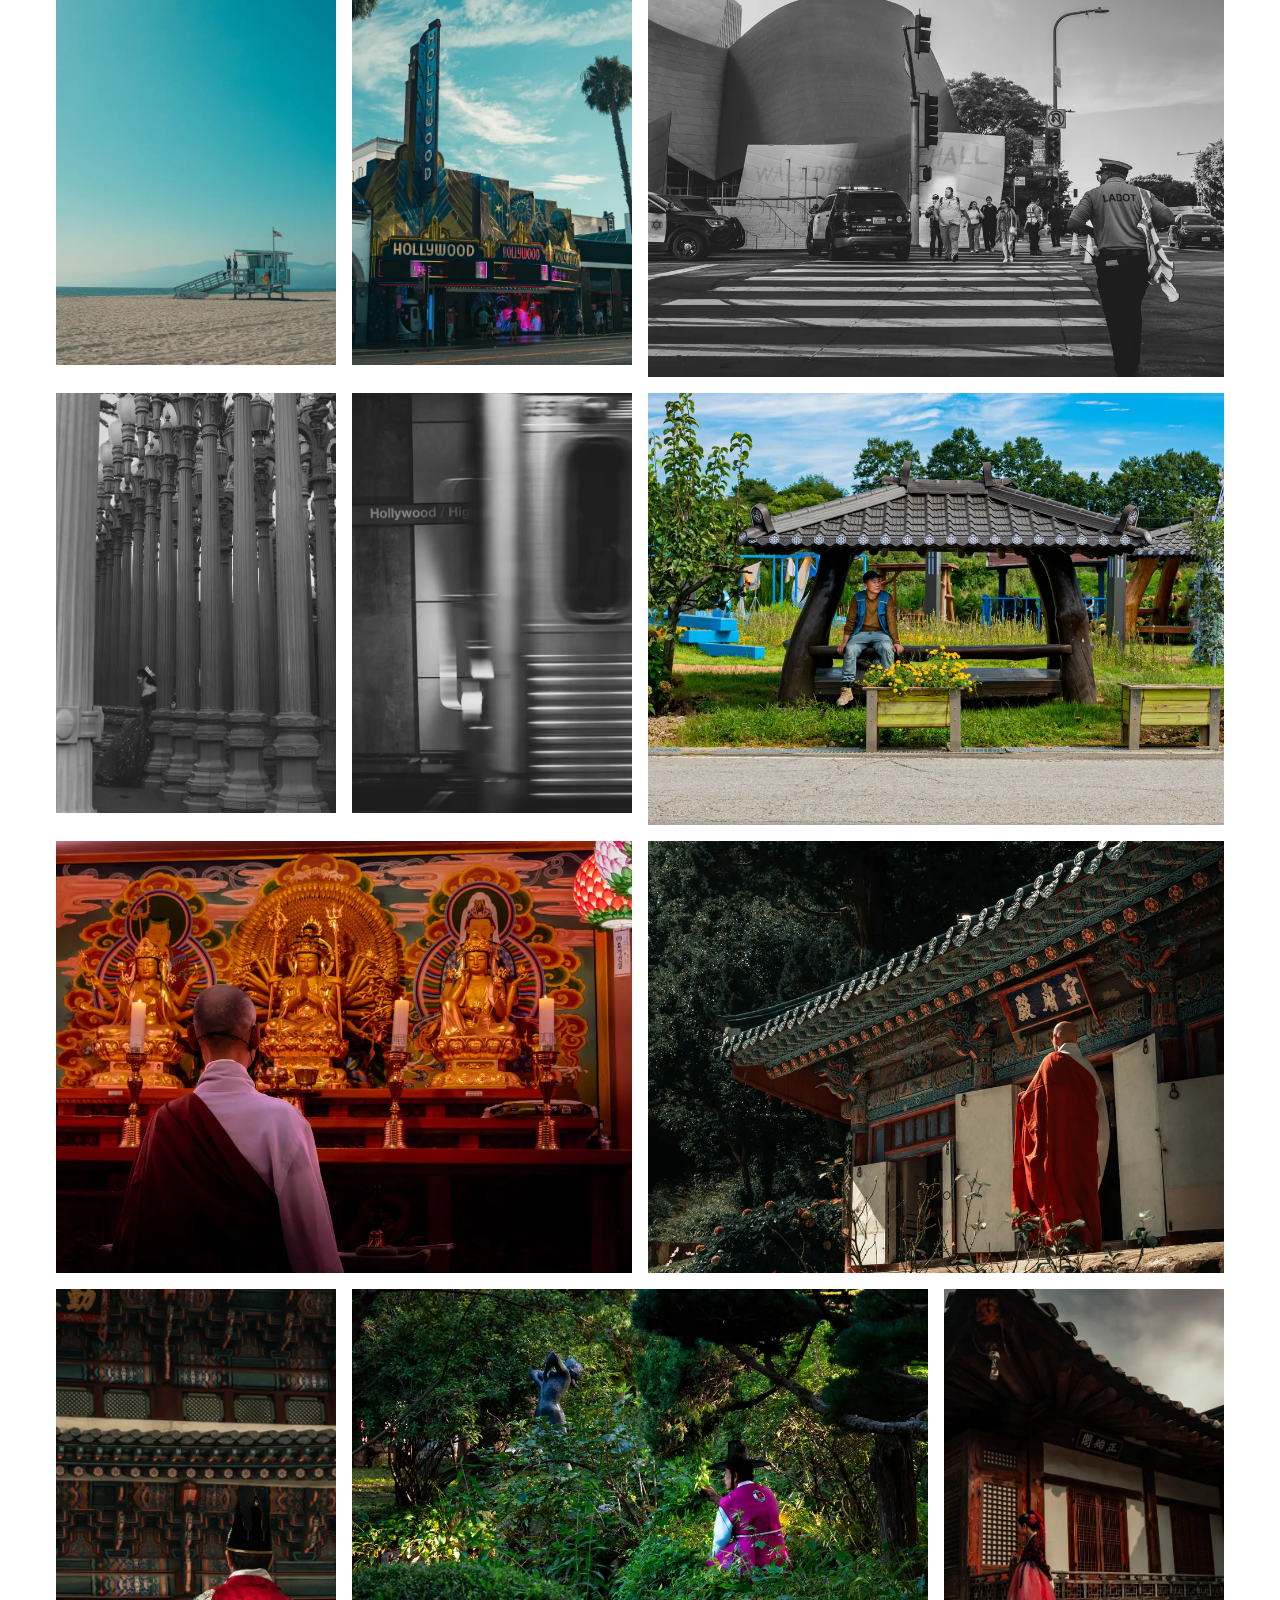
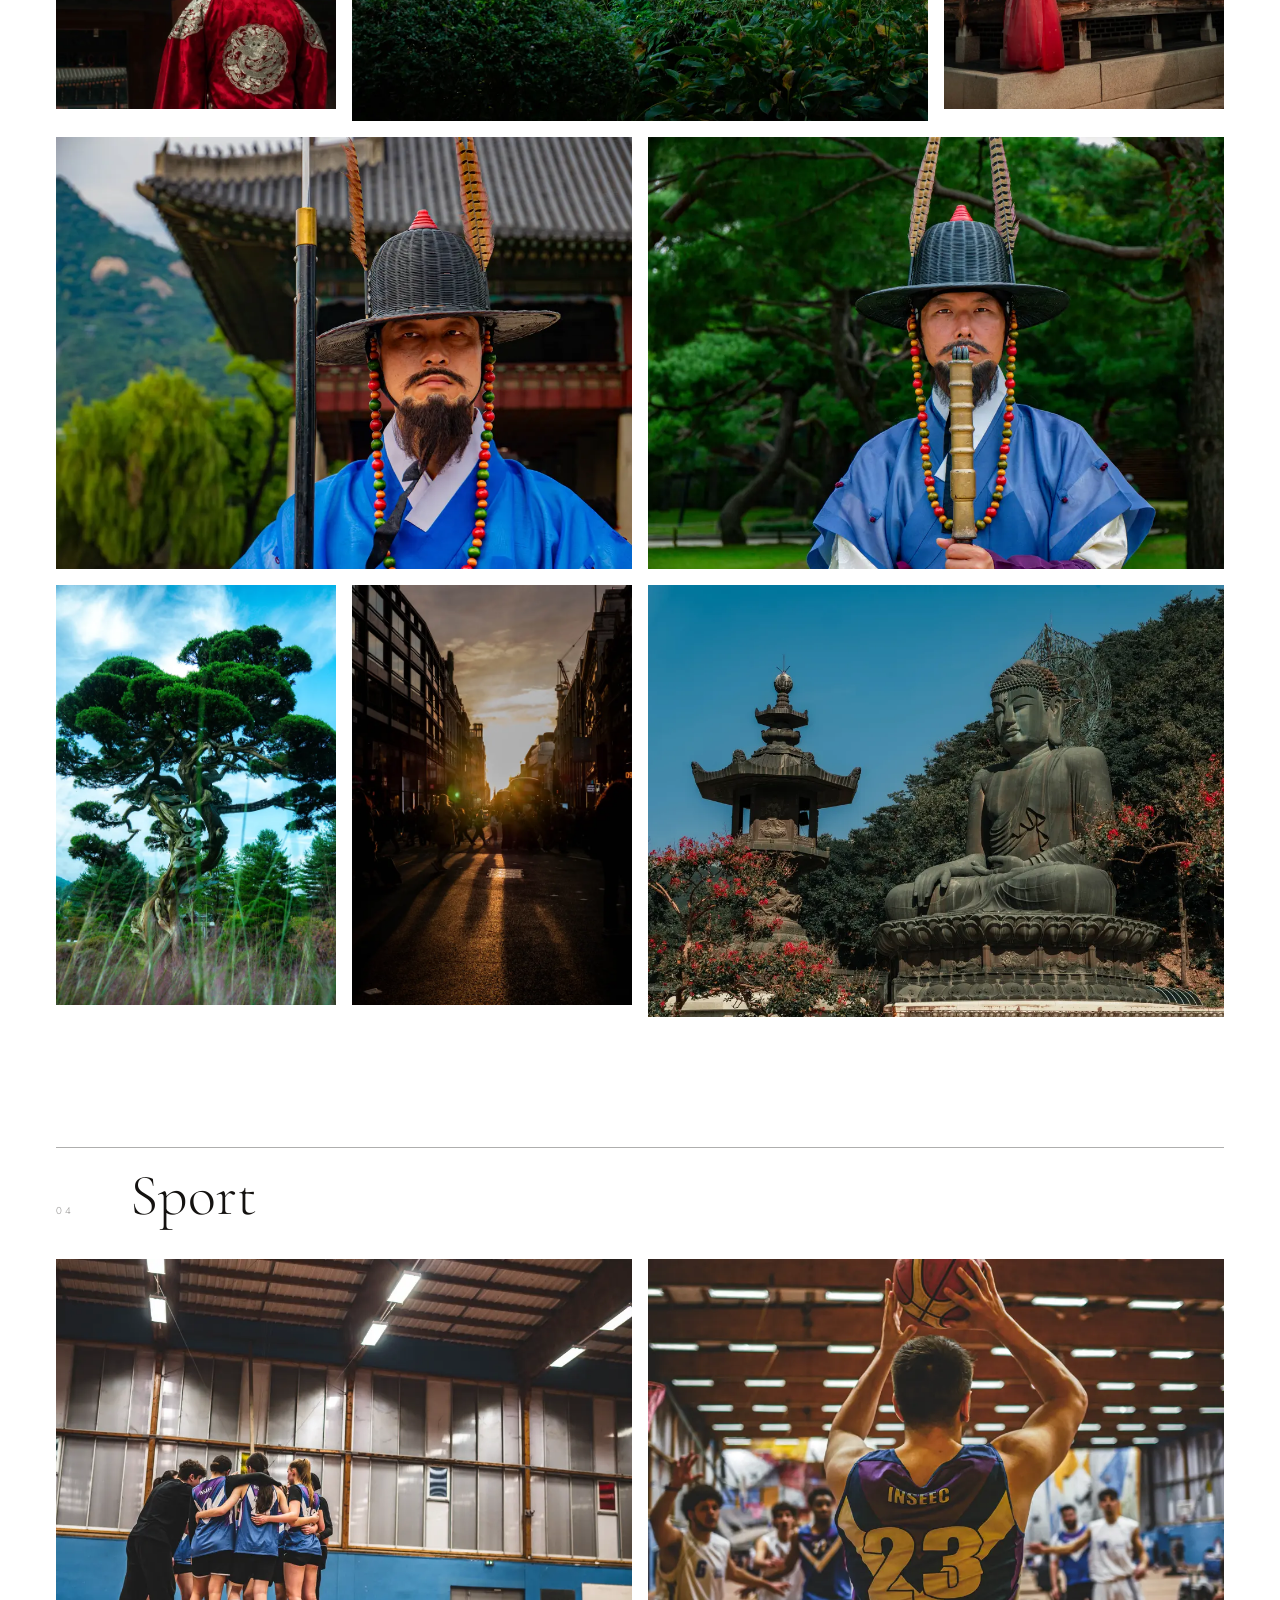
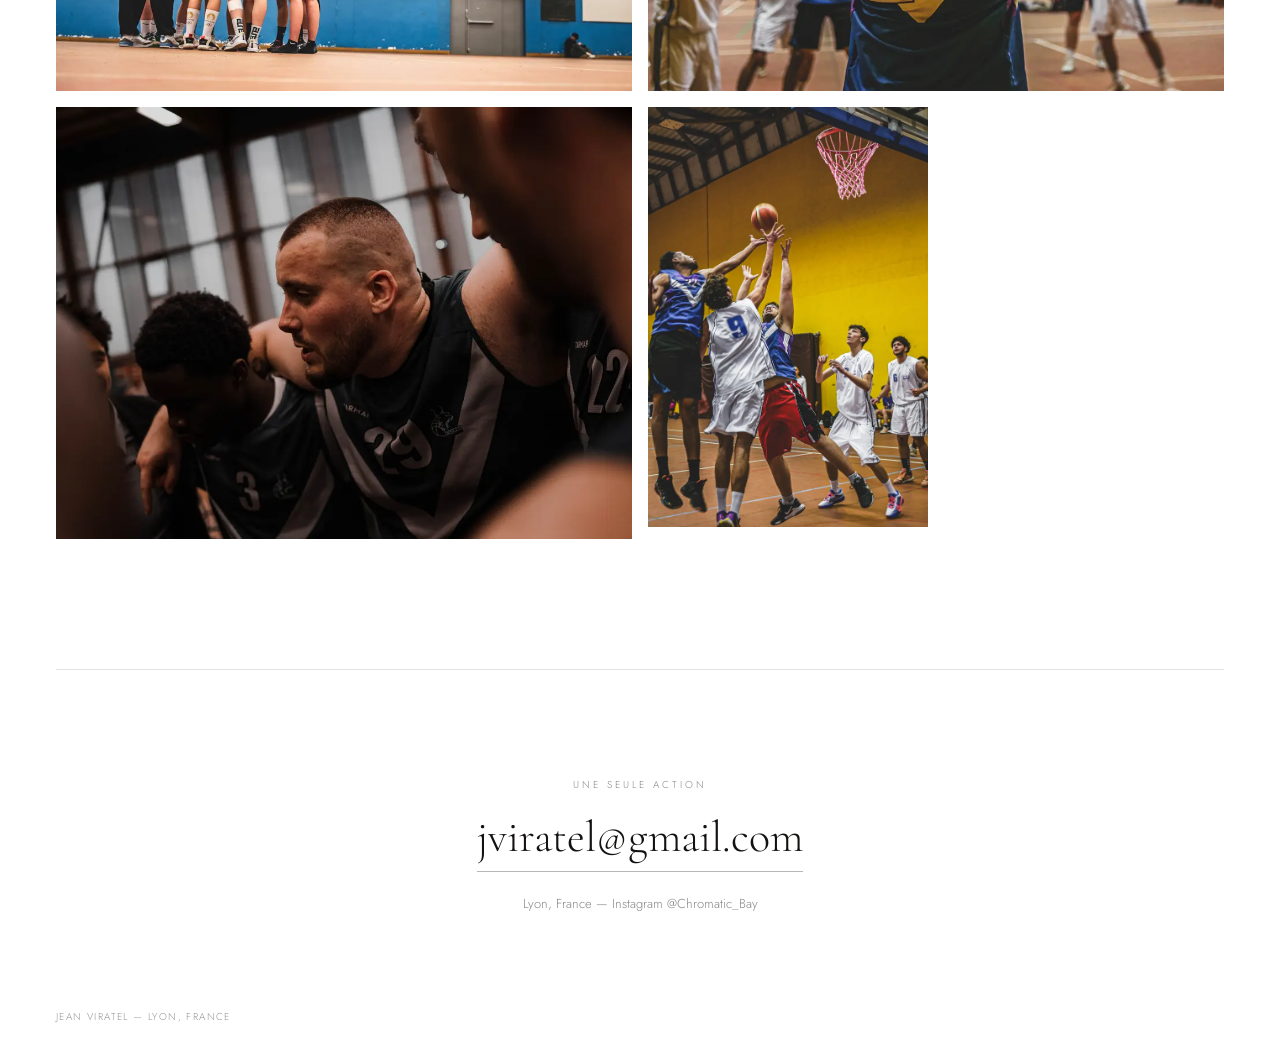
==== commit 2acd15e8: "About: rewrite bio copy with new voice and pull-quote treatment Co-Authored-By: Claude Sonnet 5 <nor" ====
--- a/index.html
+++ b/index.html
@@ -22,7 +22,7 @@
 <meta name="twitter:title" content="Jean Viratel — Photographe, Lyon">
 <meta name="twitter:description" content="Portraits, street, voyage et sport — Lyon, France.">
 <meta name="twitter:image" content="https://chromatic-bay.vercel.app/img/og-image.jpg">
-<link rel="stylesheet" href="css/style.css?v=6">
+<link rel="stylesheet" href="css/style.css?v=7">
 </head>
 <body>
 
--- a/css/style.css
+++ b/css/style.css
@@ -116,6 +116,8 @@
 .about-copy{flex:1;padding-top:4px;max-width:620px}
 .about-heading{margin:0 0 28px;font:300 clamp(30px,4vw,44px)/1.1 'Cormorant Garamond',serif;letter-spacing:.05em;text-transform:uppercase;color:var(--ink)}
 .about-copy p{font:300 15px/1.85 Jost,sans-serif;color:var(--ink-62);margin-bottom:20px}
+.about-copy .about-stanza{font-style:italic;line-height:1.7}
+.about-copy .about-pullquote{font:300 clamp(24px,3vw,32px)/1.3 'Cormorant Garamond',serif;color:var(--ink);margin:36px 0}
 .about-lists{display:grid;grid-template-columns:1fr 1fr;gap:32px;margin-top:36px;padding-top:36px;border-top:1px solid var(--rule-soft)}
 .about-list-label{display:block;font:400 10.5px/1 Jost,sans-serif;letter-spacing:.18em;text-transform:uppercase;color:var(--ink-45);margin-bottom:16px}
 .about-list ul{list-style:none;margin:0;padding:0}
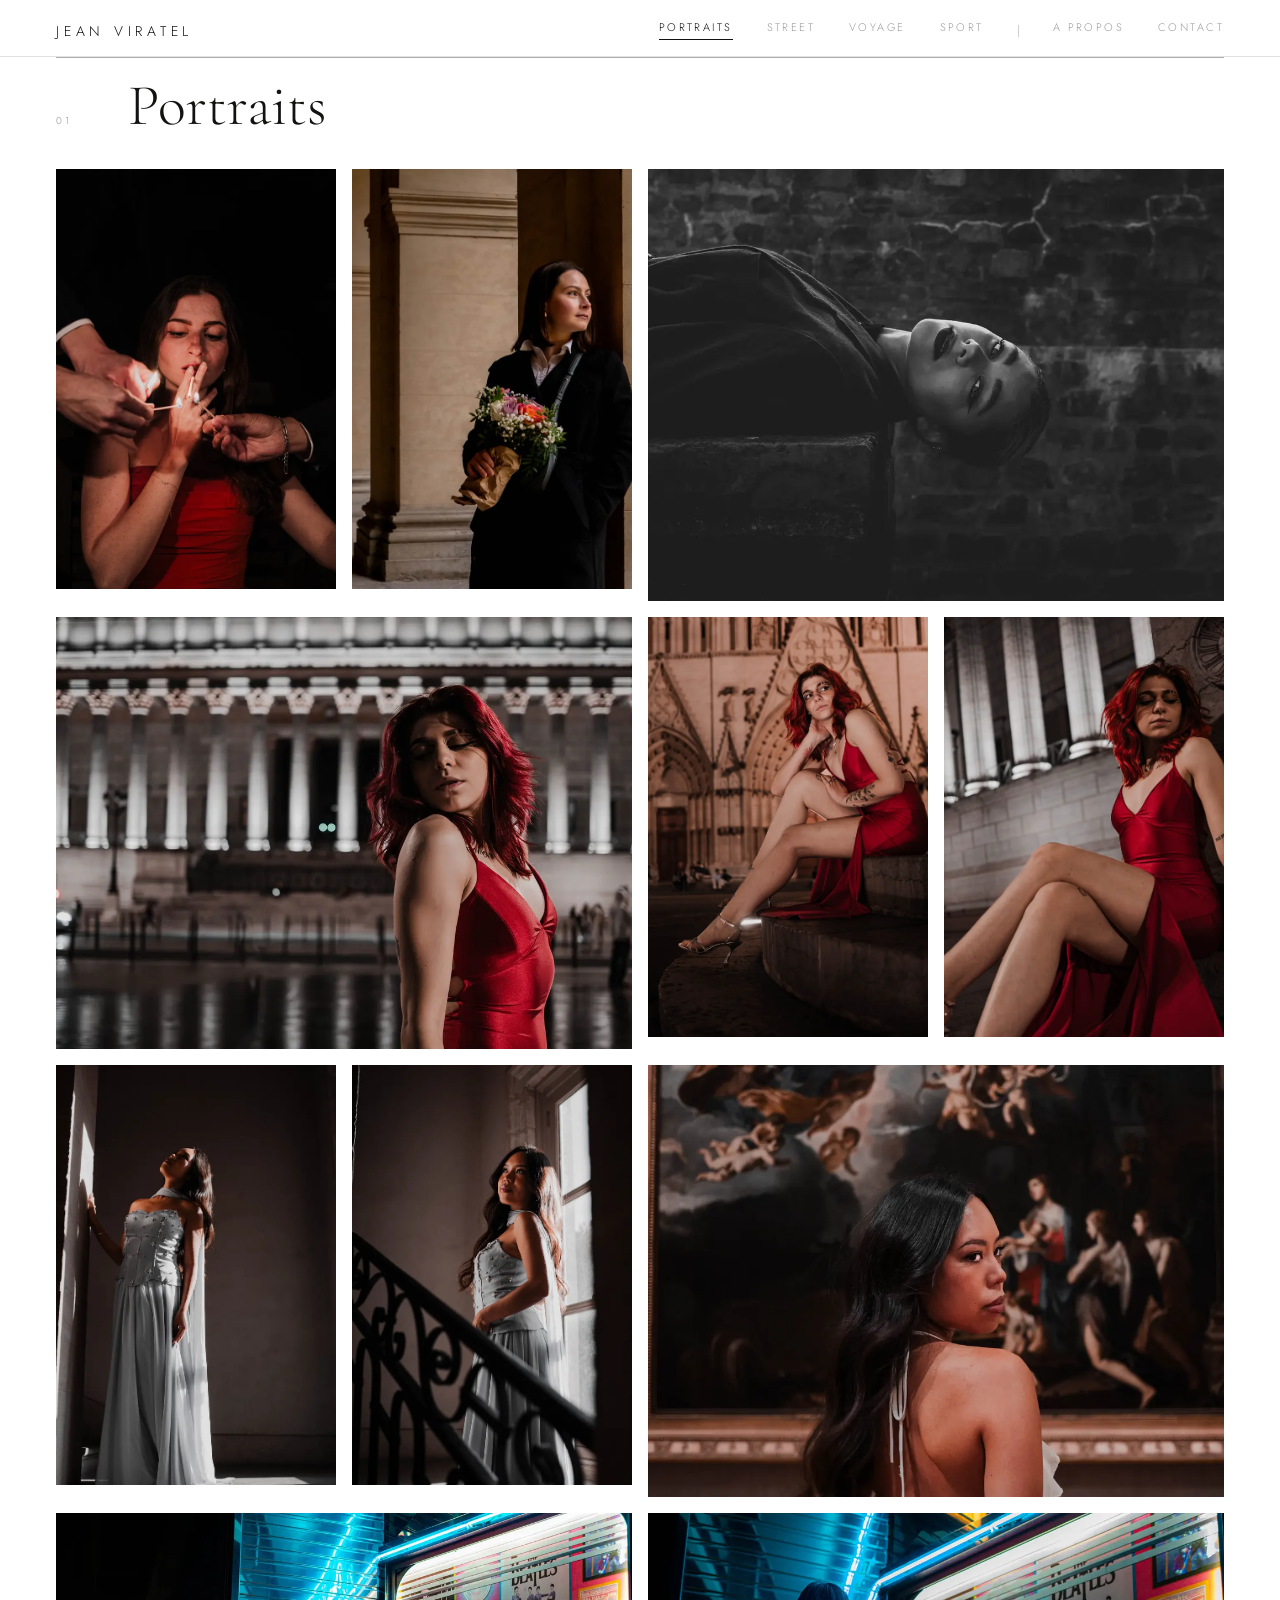
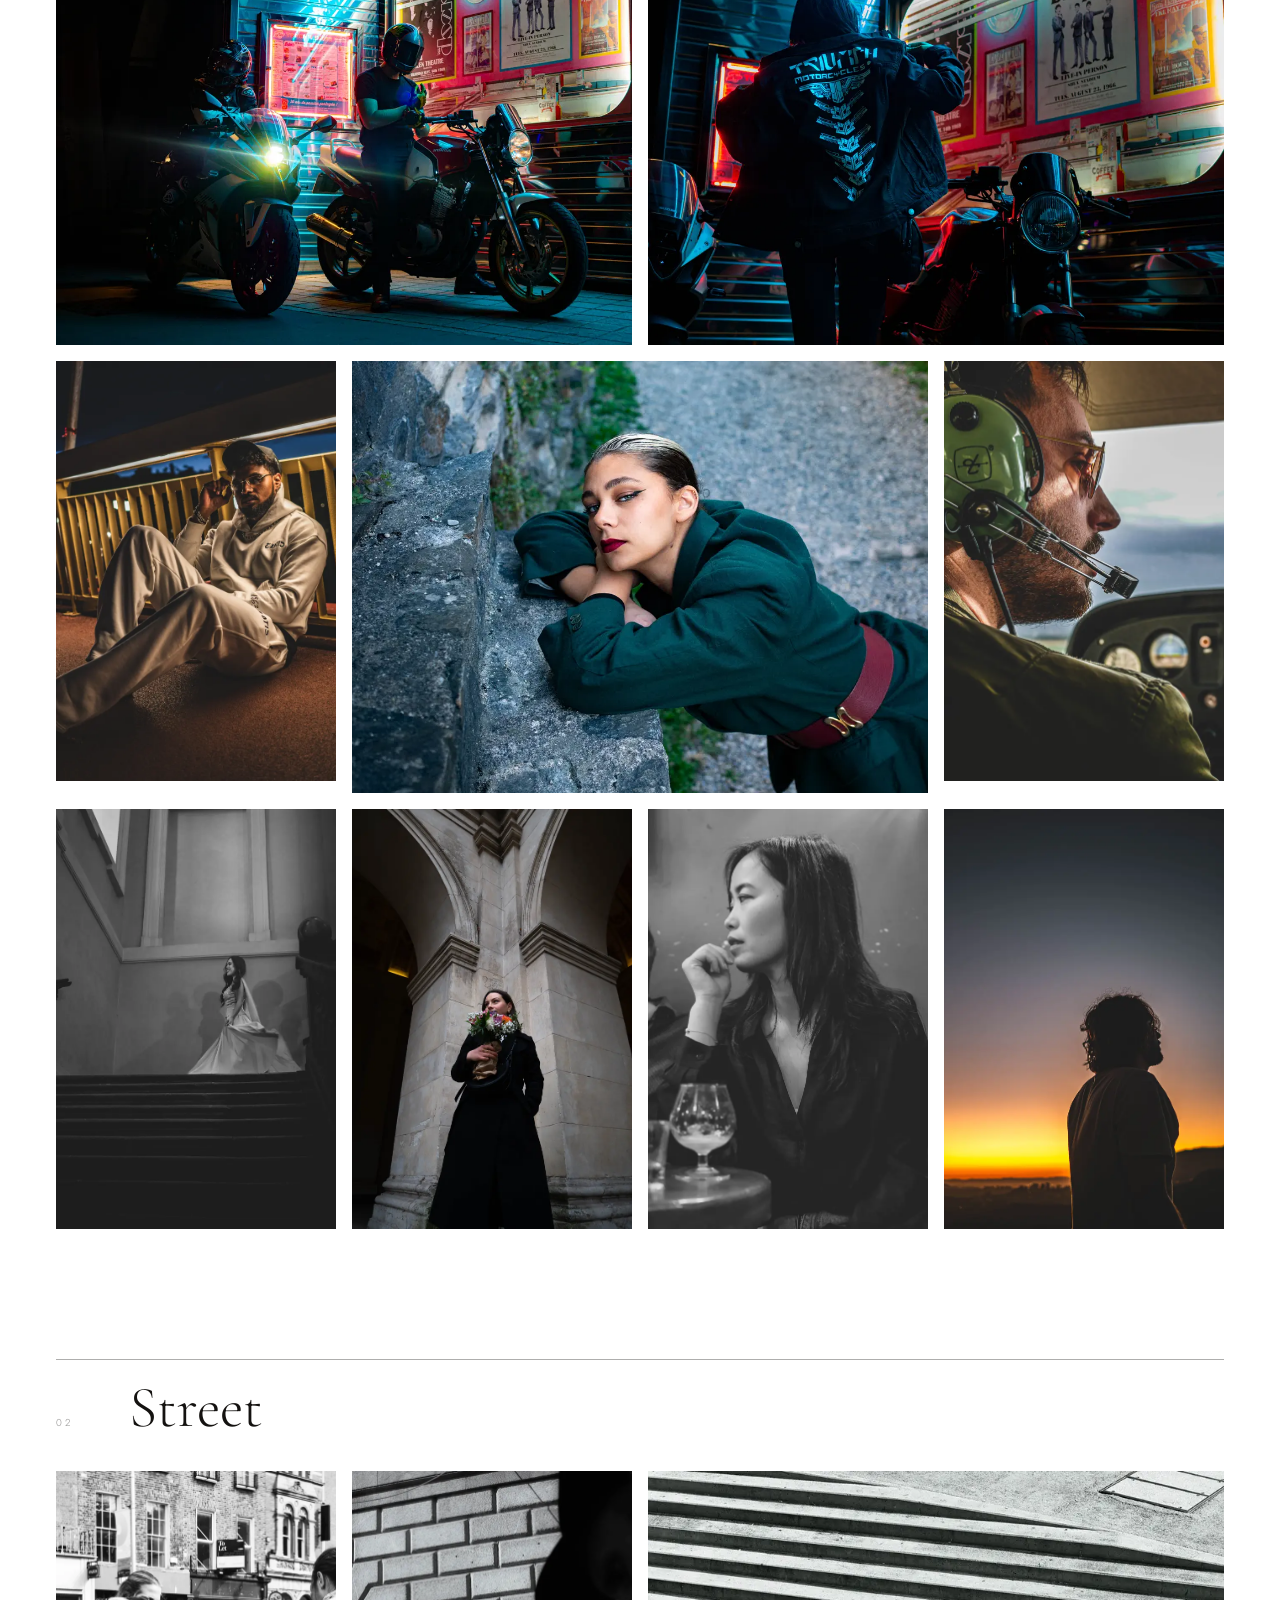
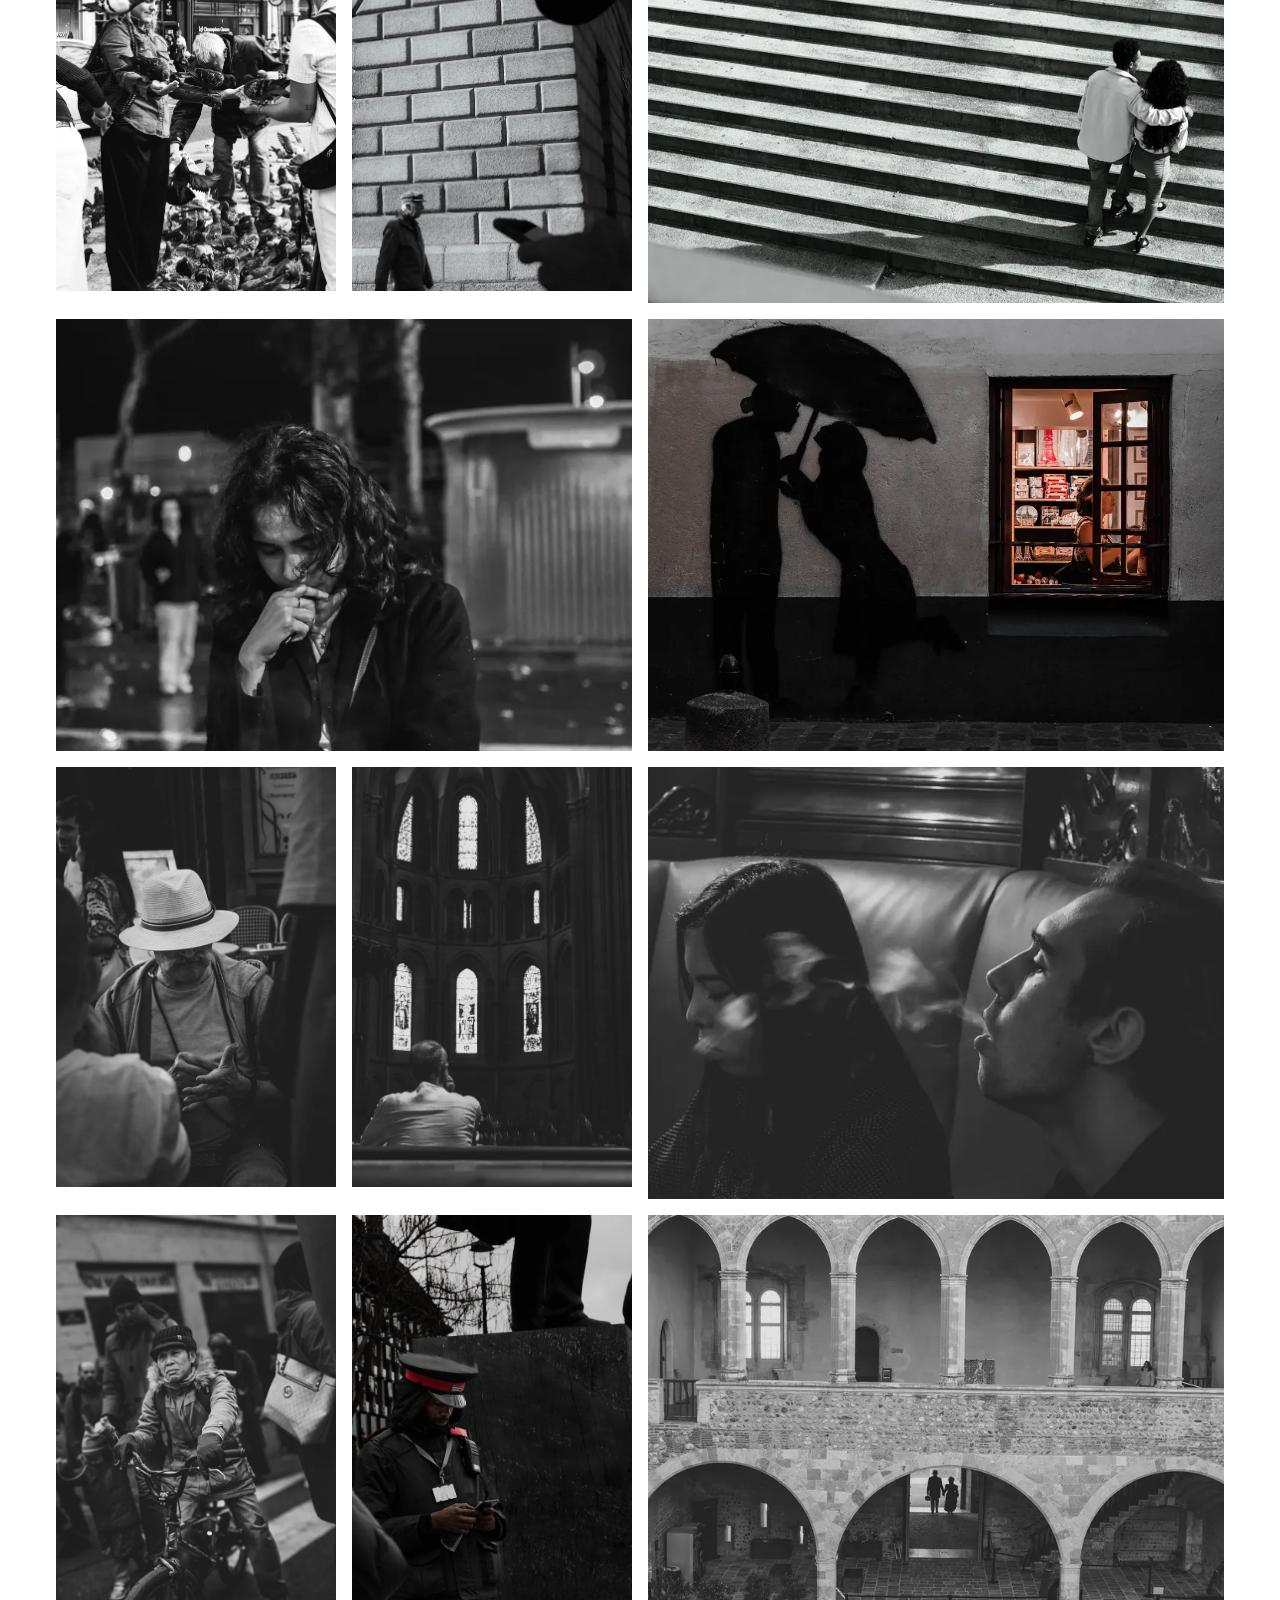
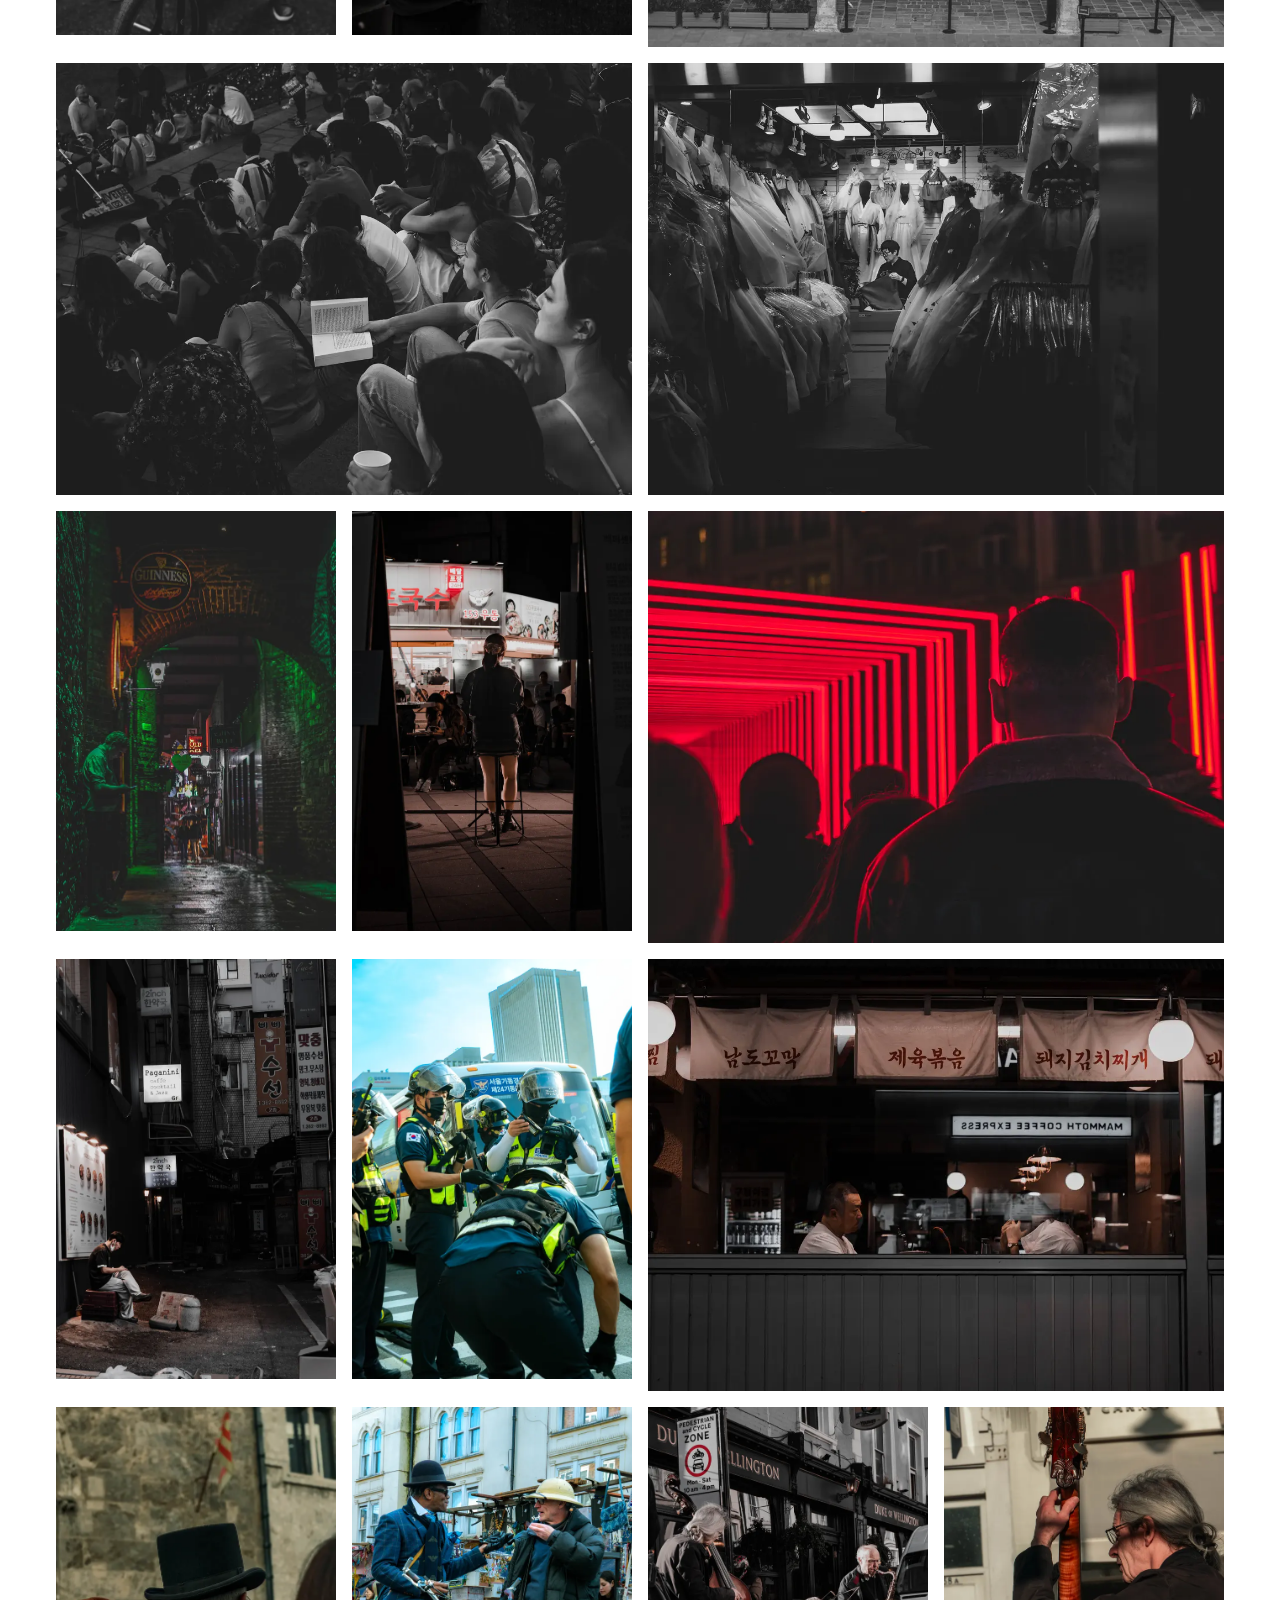
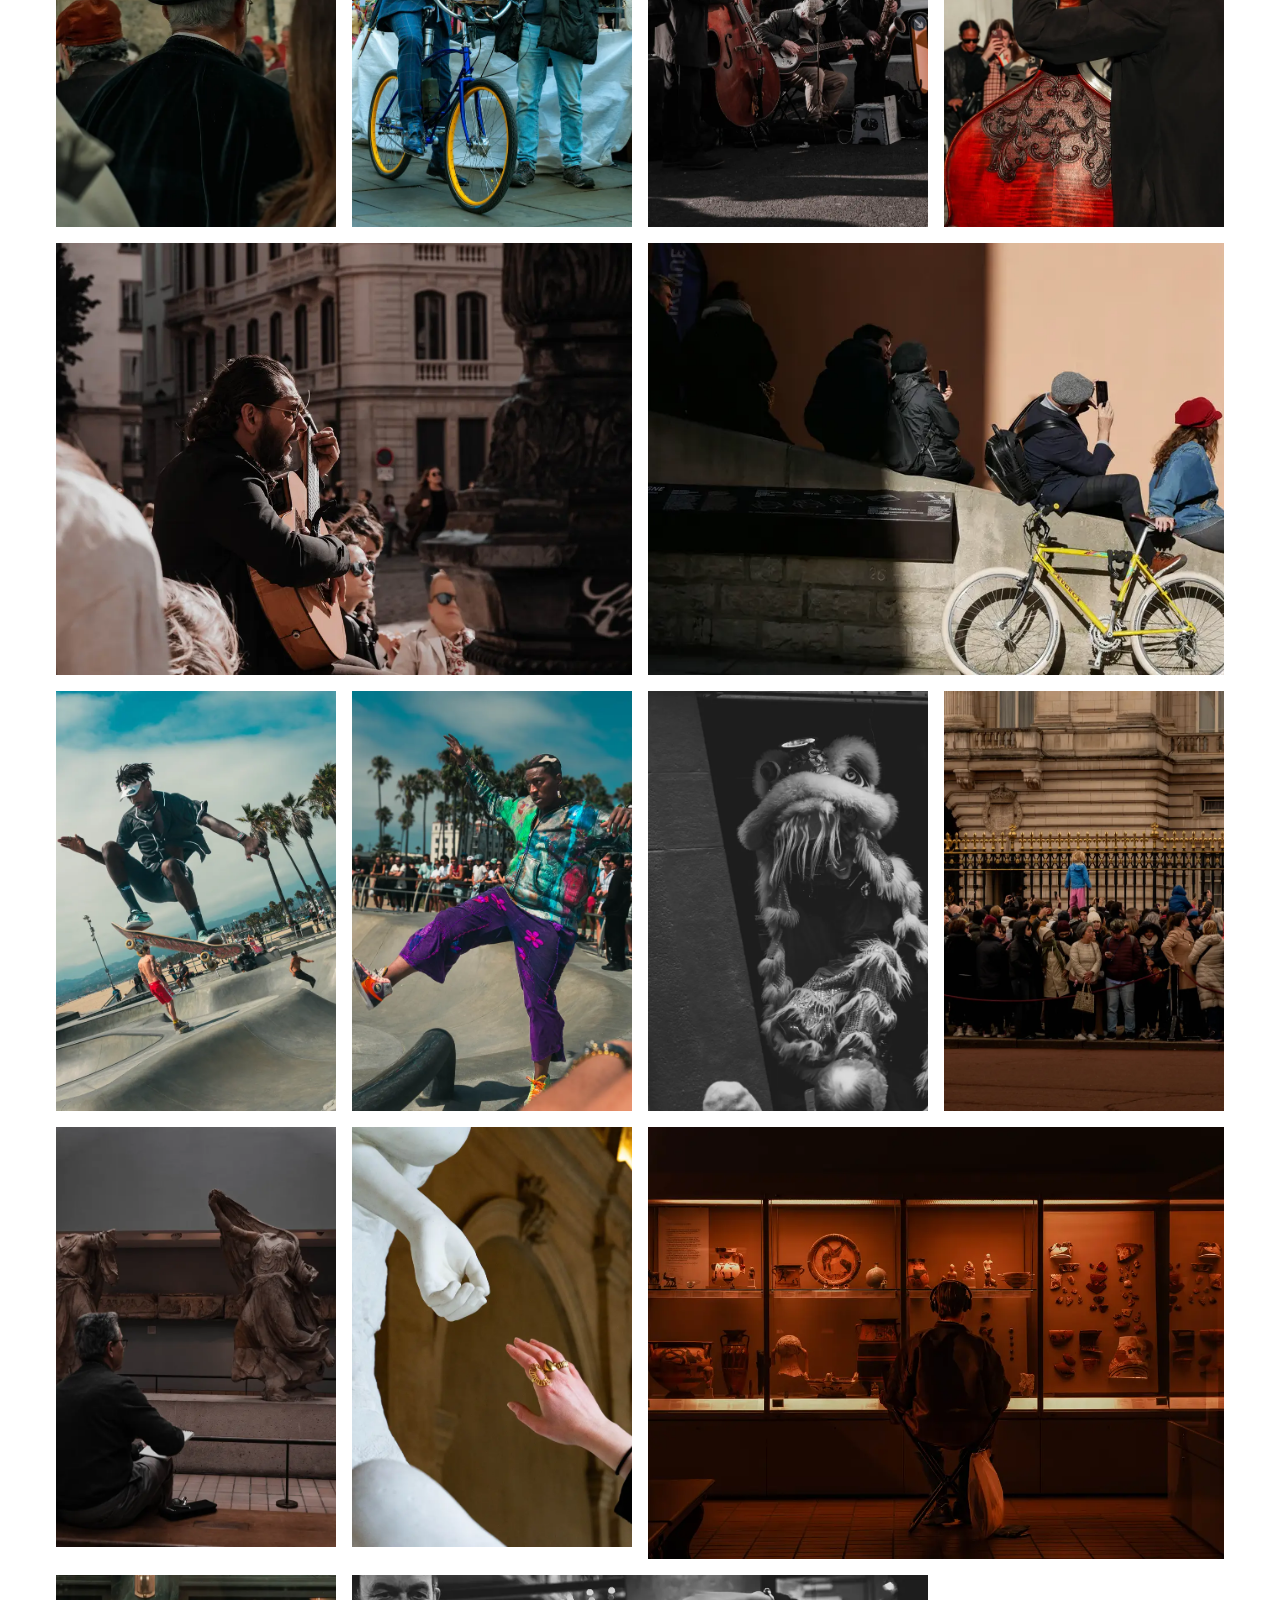
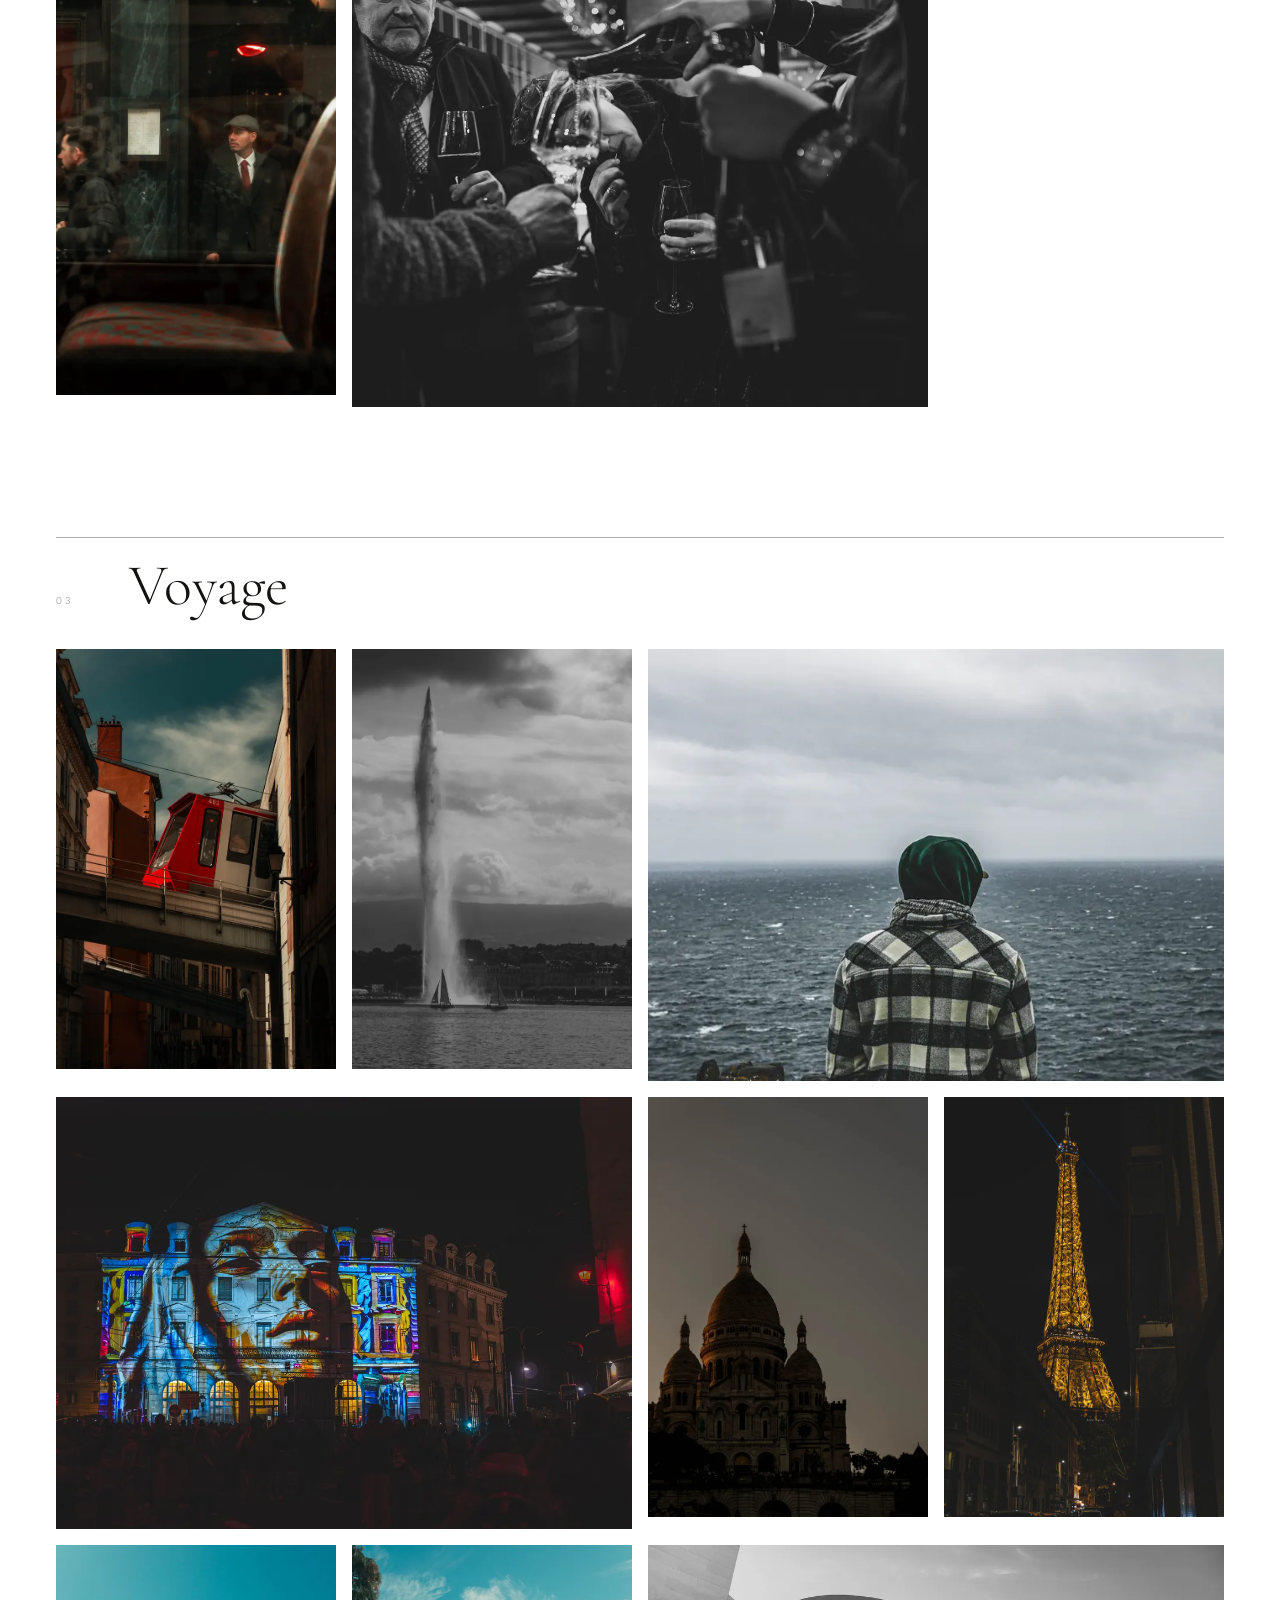
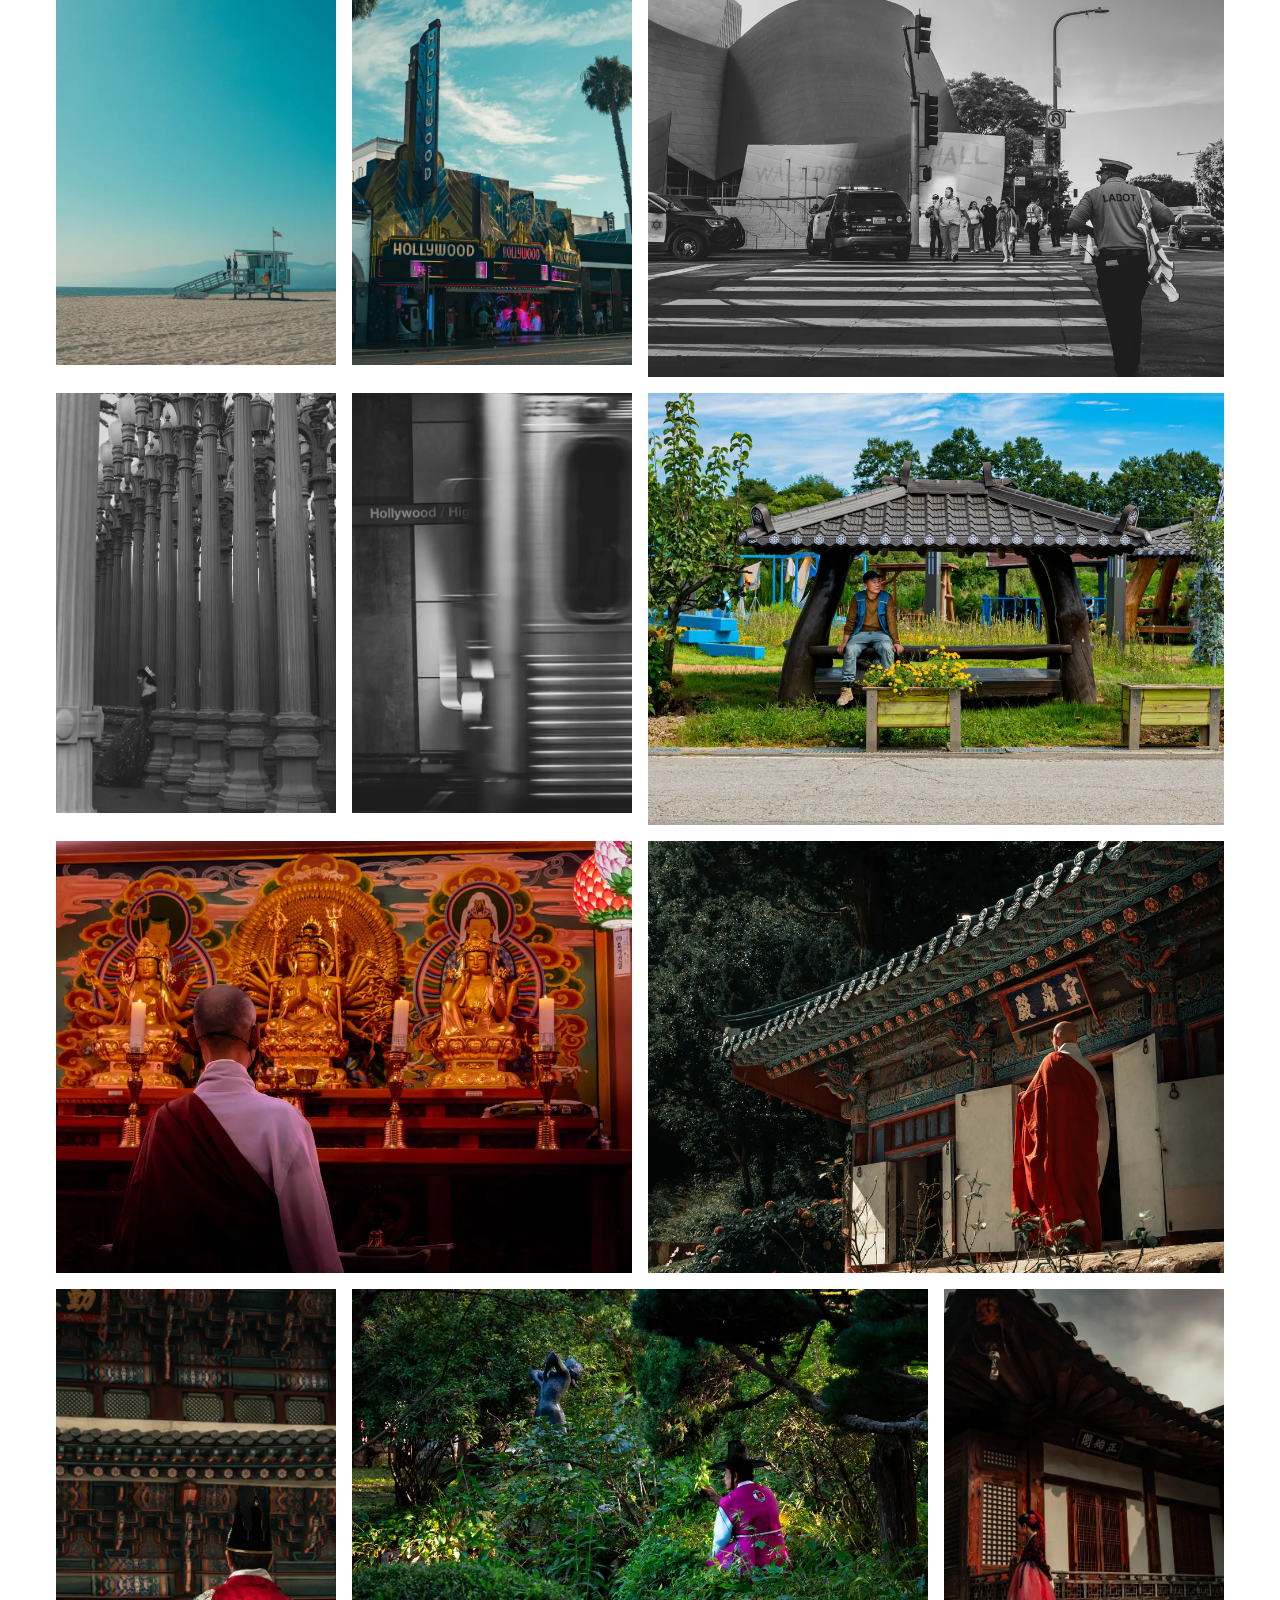
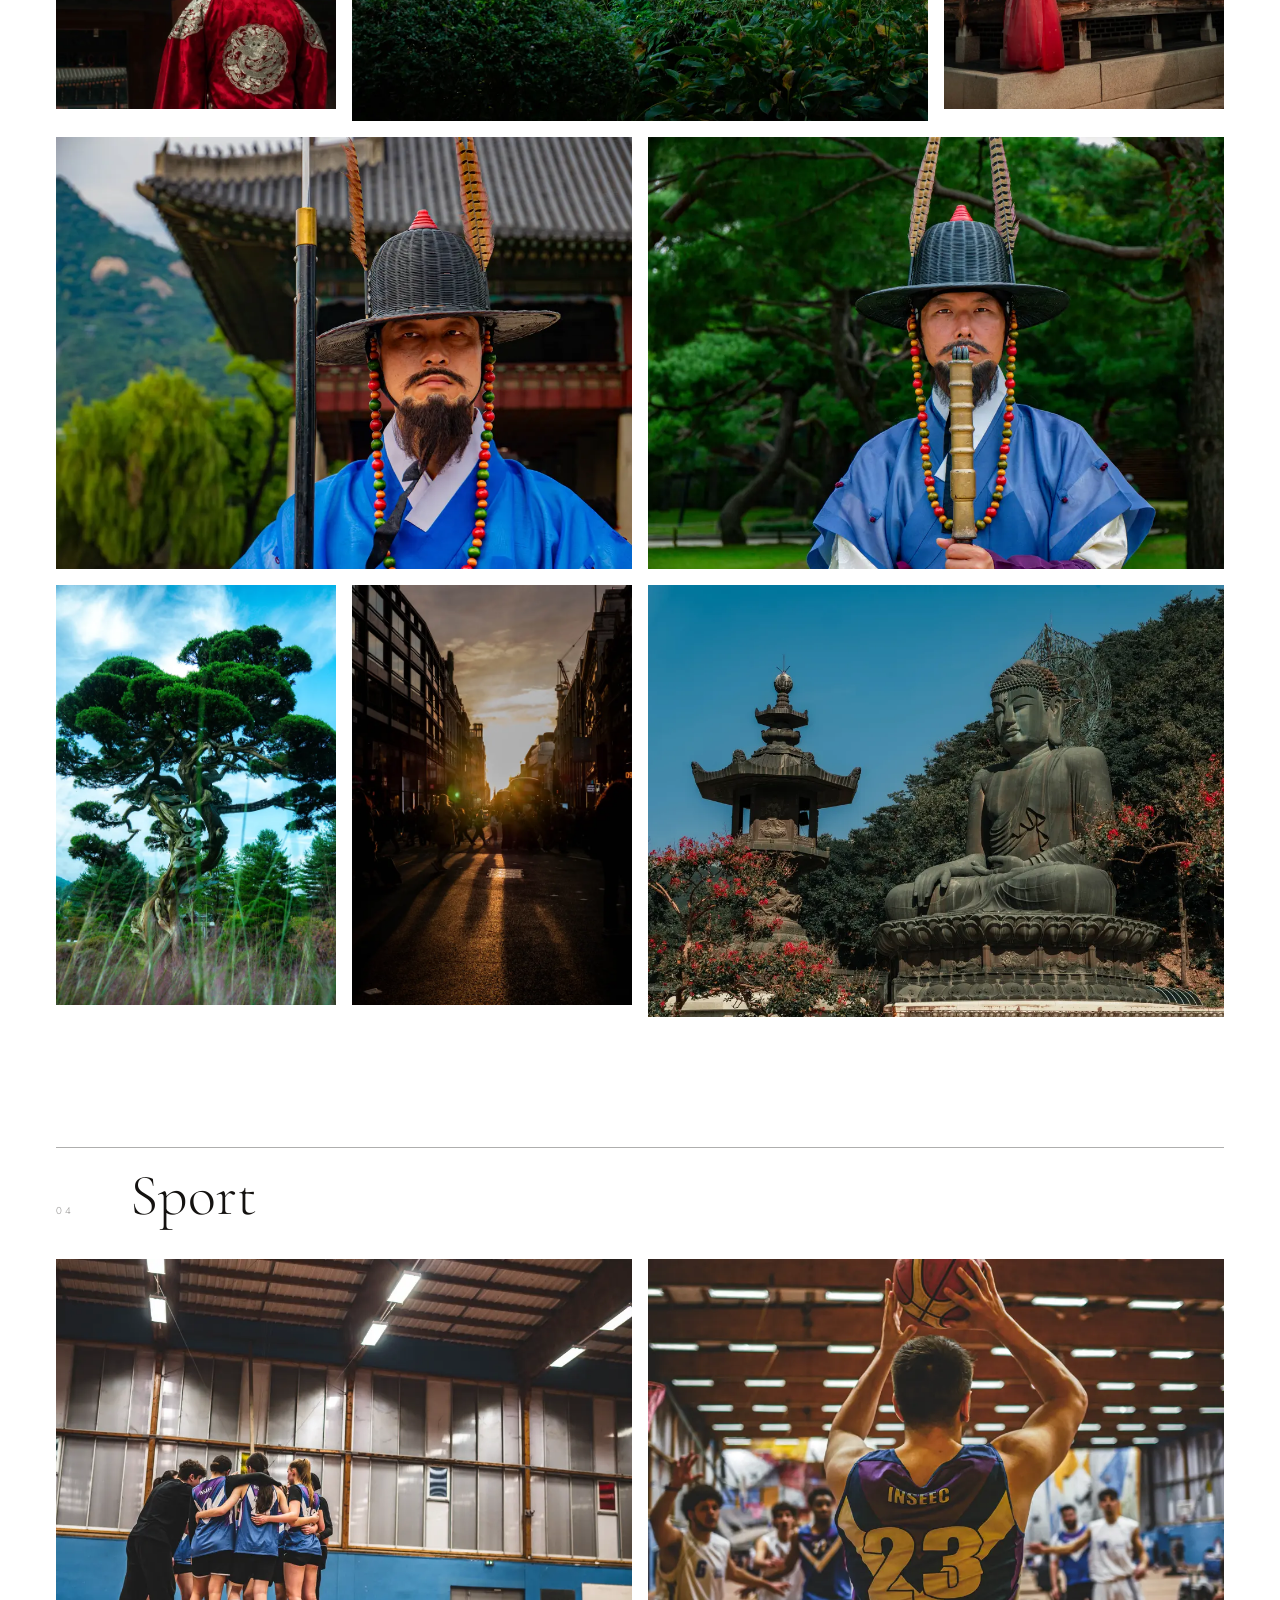
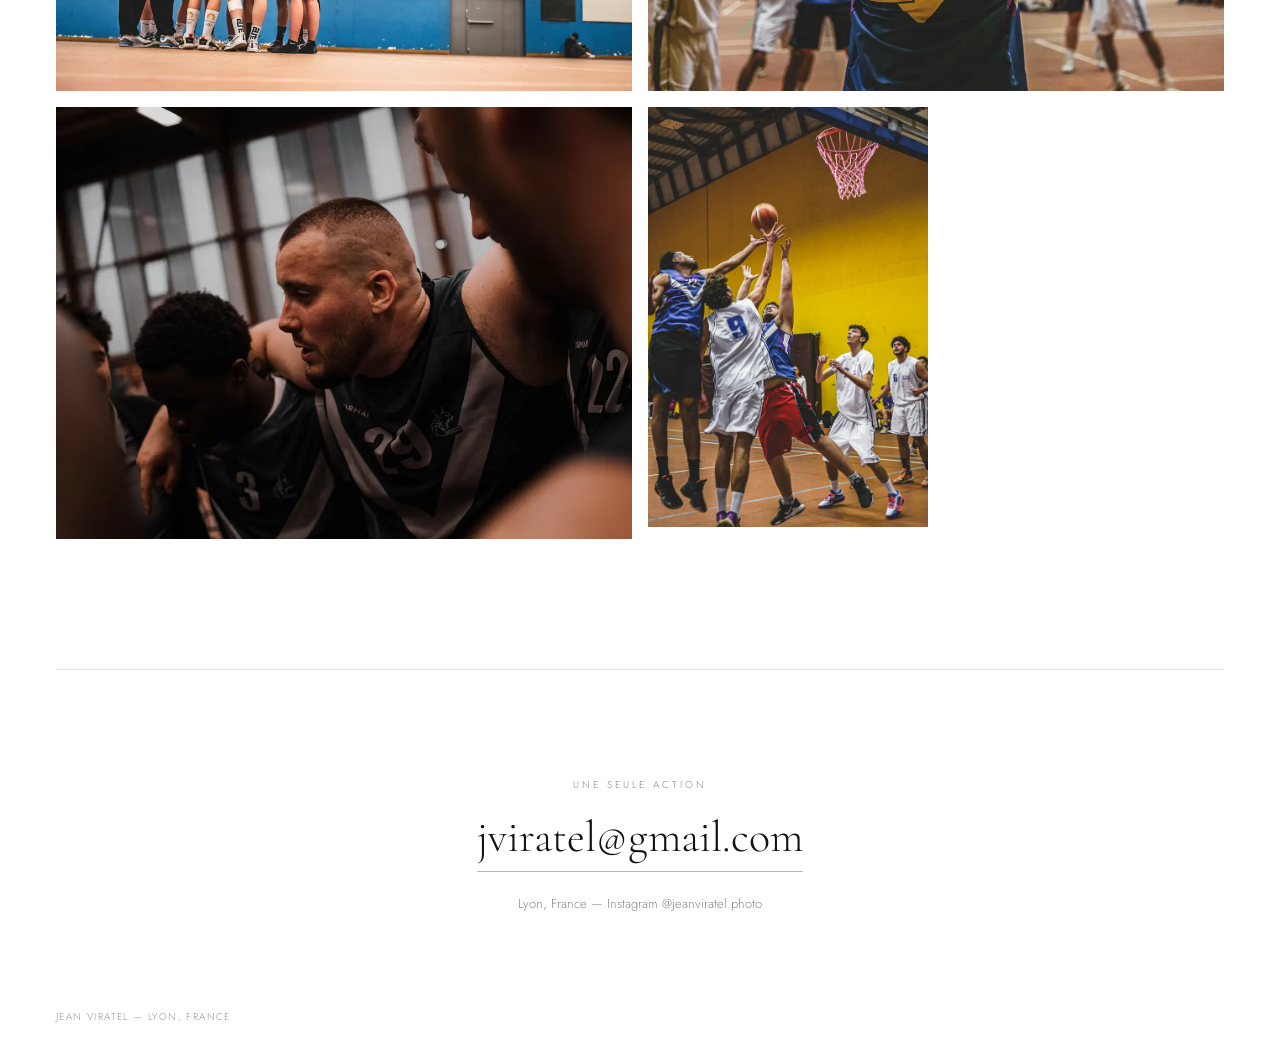
==== commit ed54b02a: "Update Instagram handle to @jeanviratel.photo Co-Authored-By: Claude Sonnet 5 <noreply@anthropic.com" ====
--- a/index.html
+++ b/index.html
@@ -162,7 +162,7 @@
   <section class="cta">
     <span class="cta-label">Une seule action</span>
     <a class="cta-email" href="mailto:jviratel@gmail.com">jviratel@gmail.com</a>
-    <span class="cta-meta">Lyon, France — Instagram @Chromatic_Bay</span>
+    <span class="cta-meta">Lyon, France — Instagram @jeanviratel.photo</span>
   </section>
 
 </main>
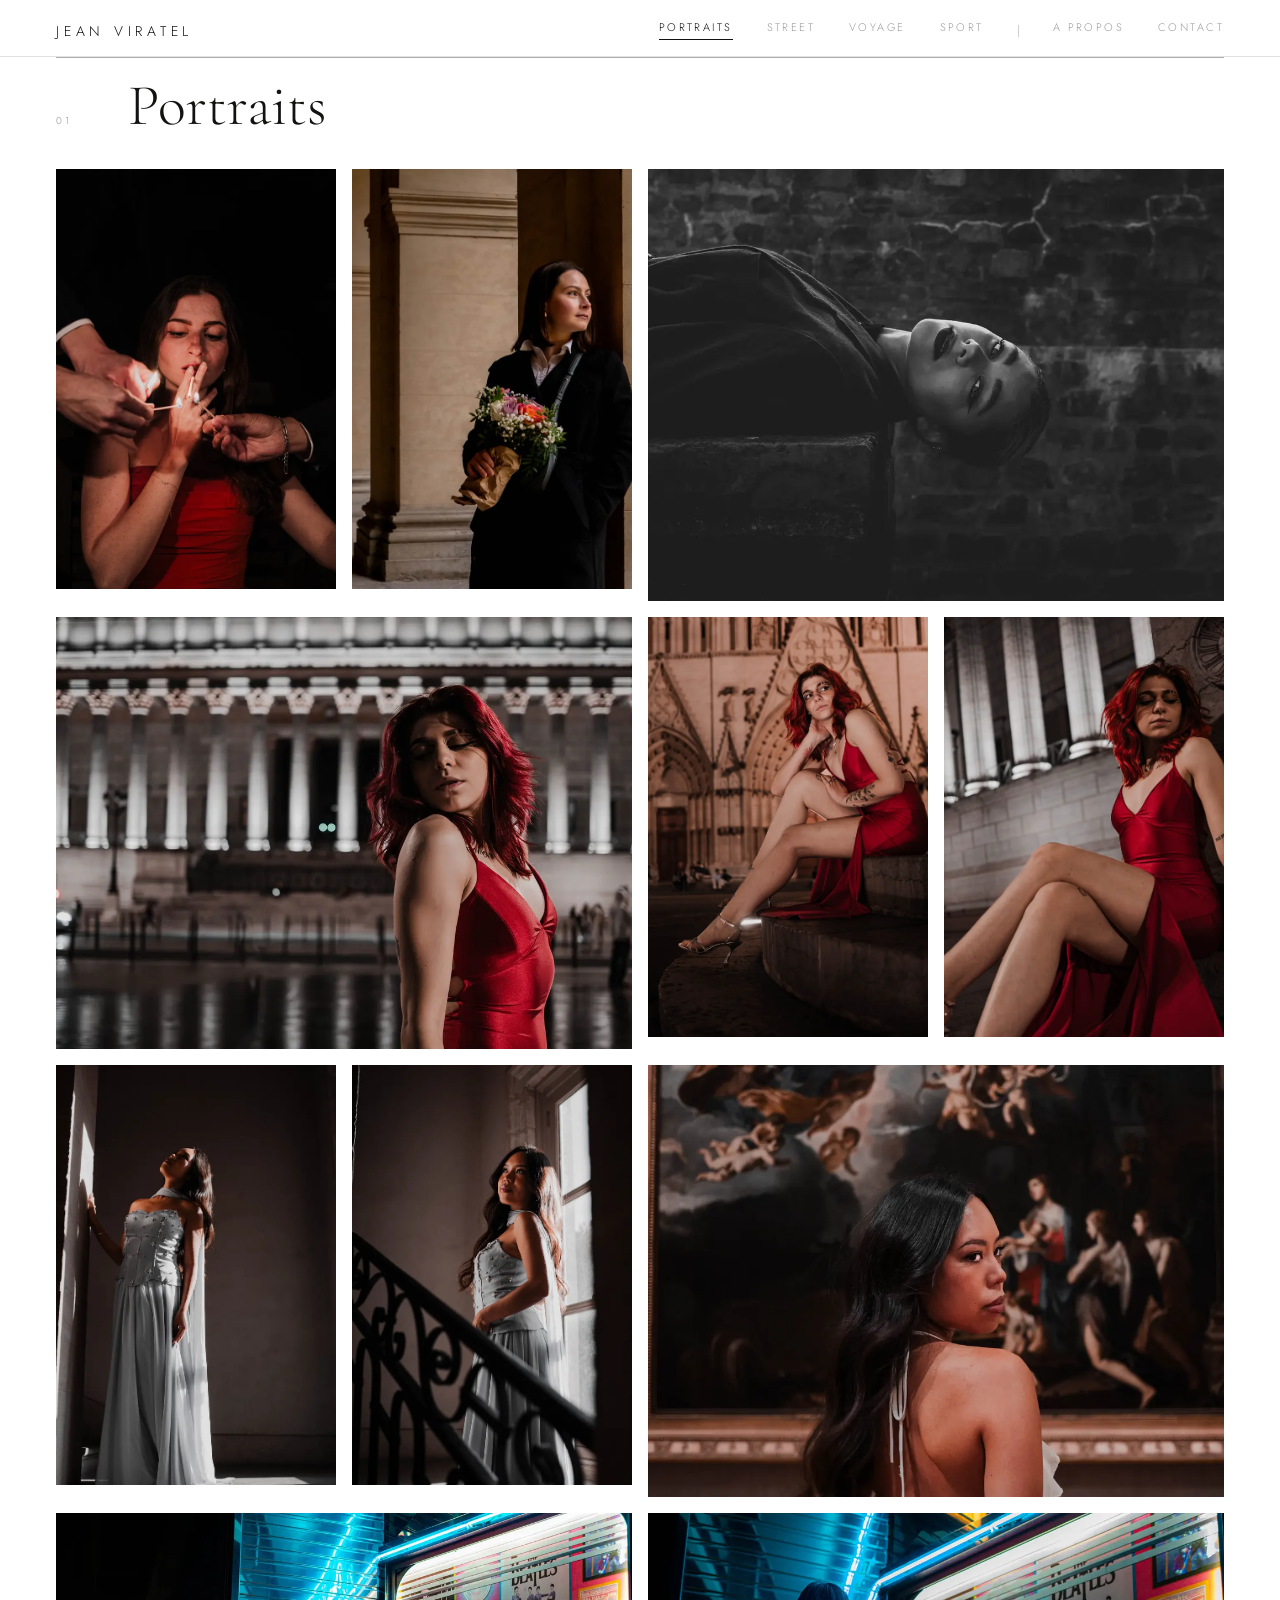
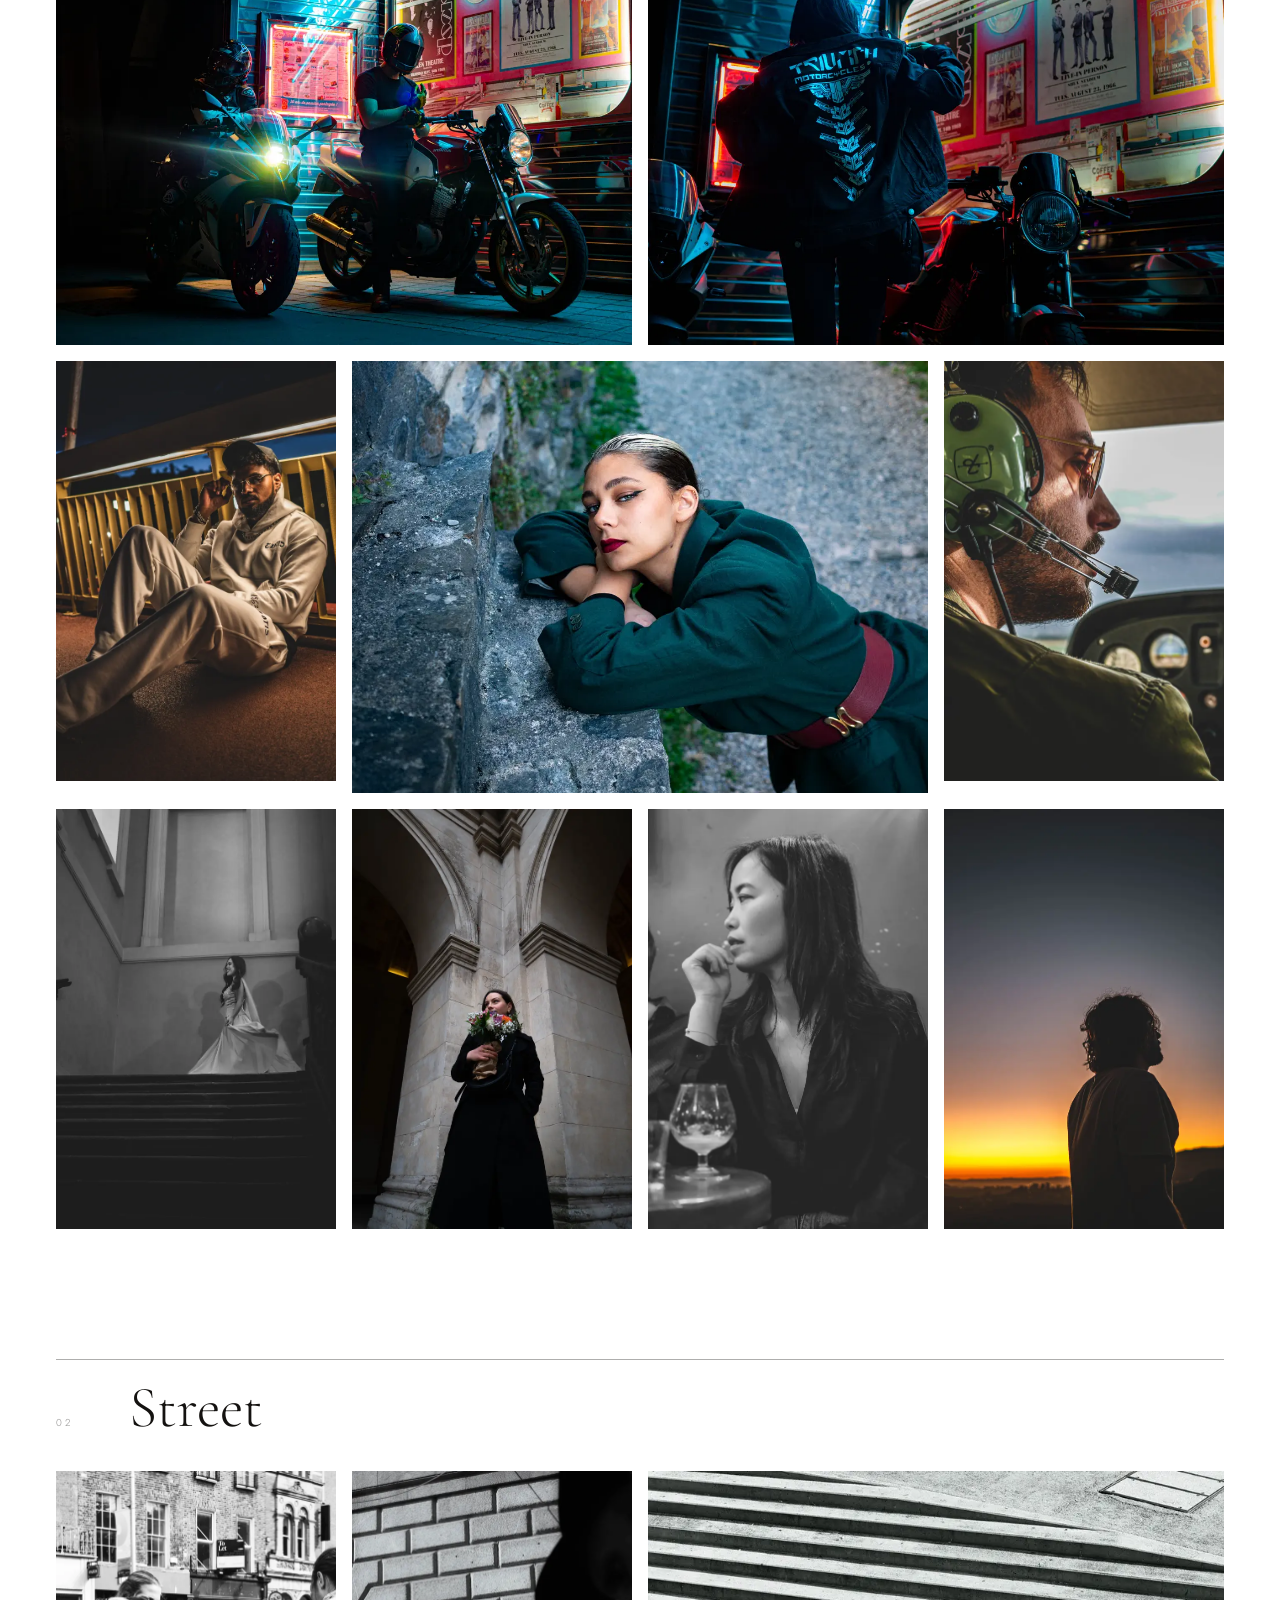
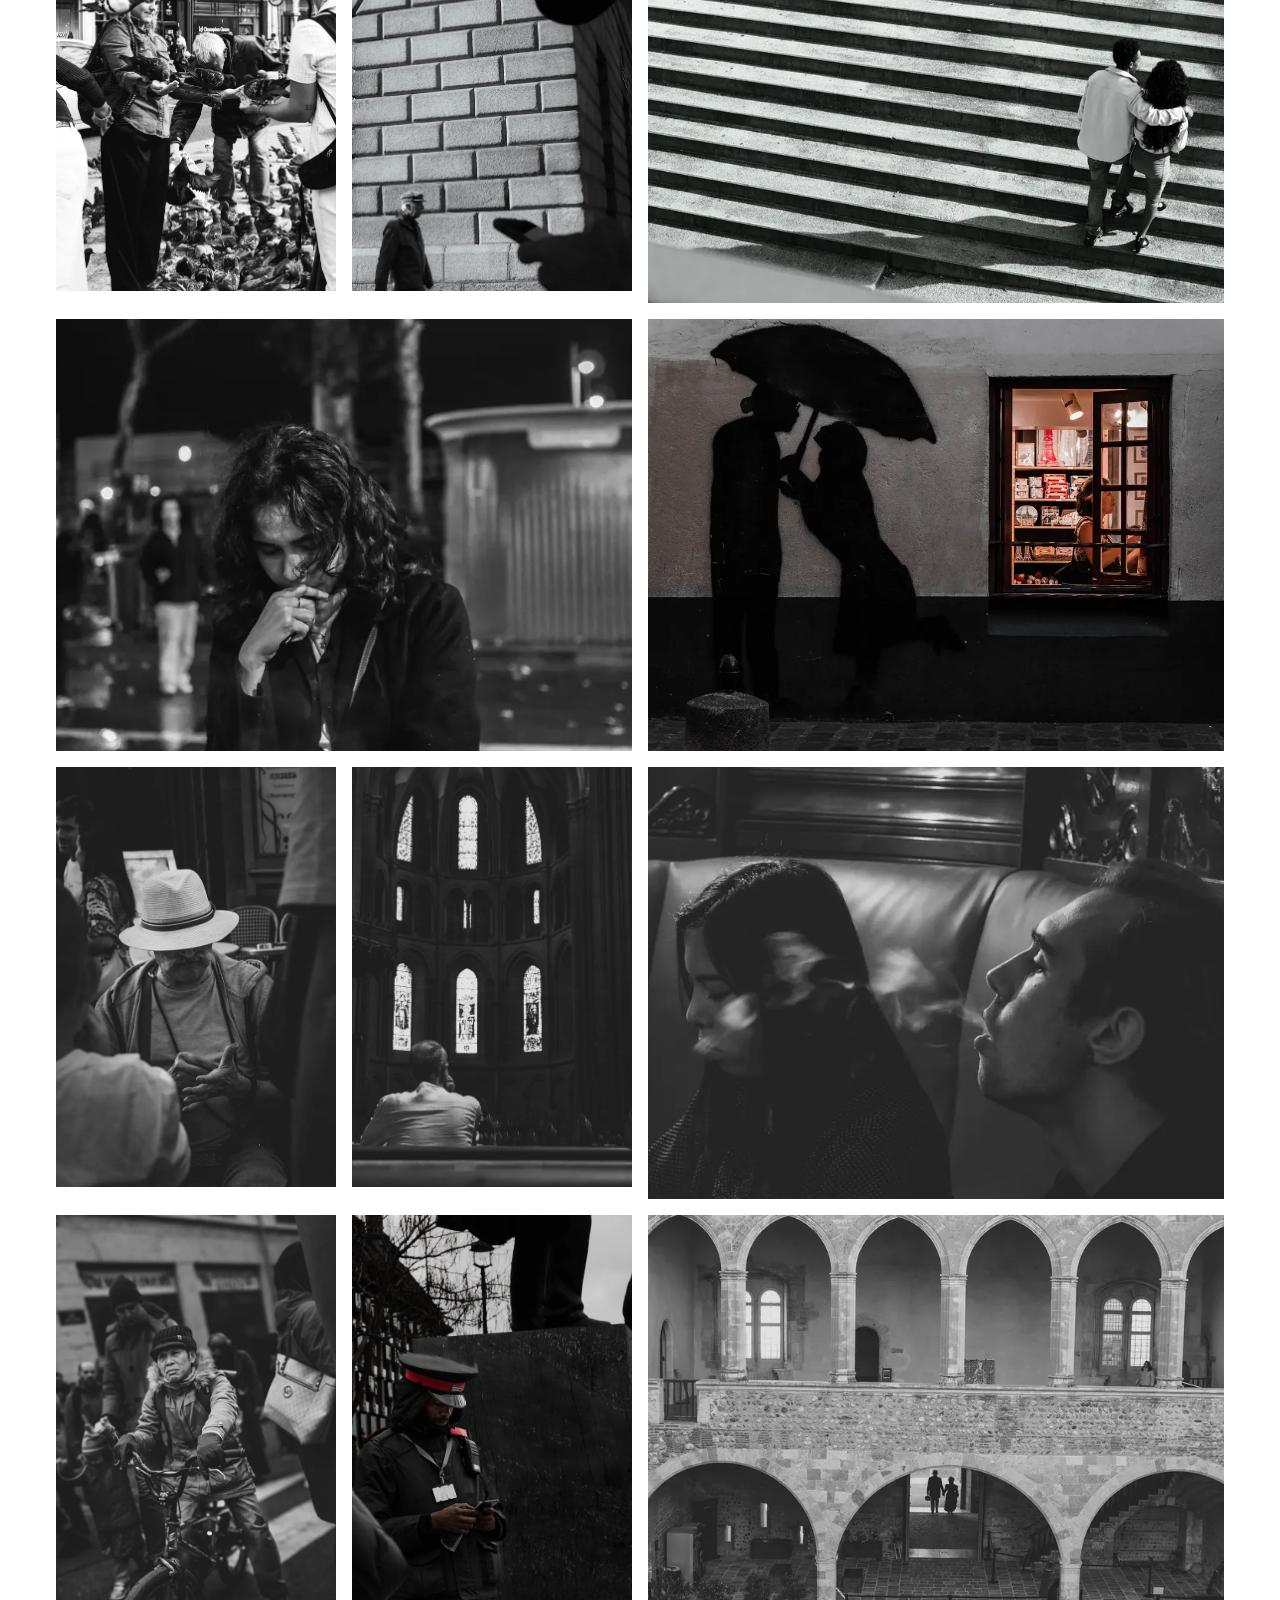
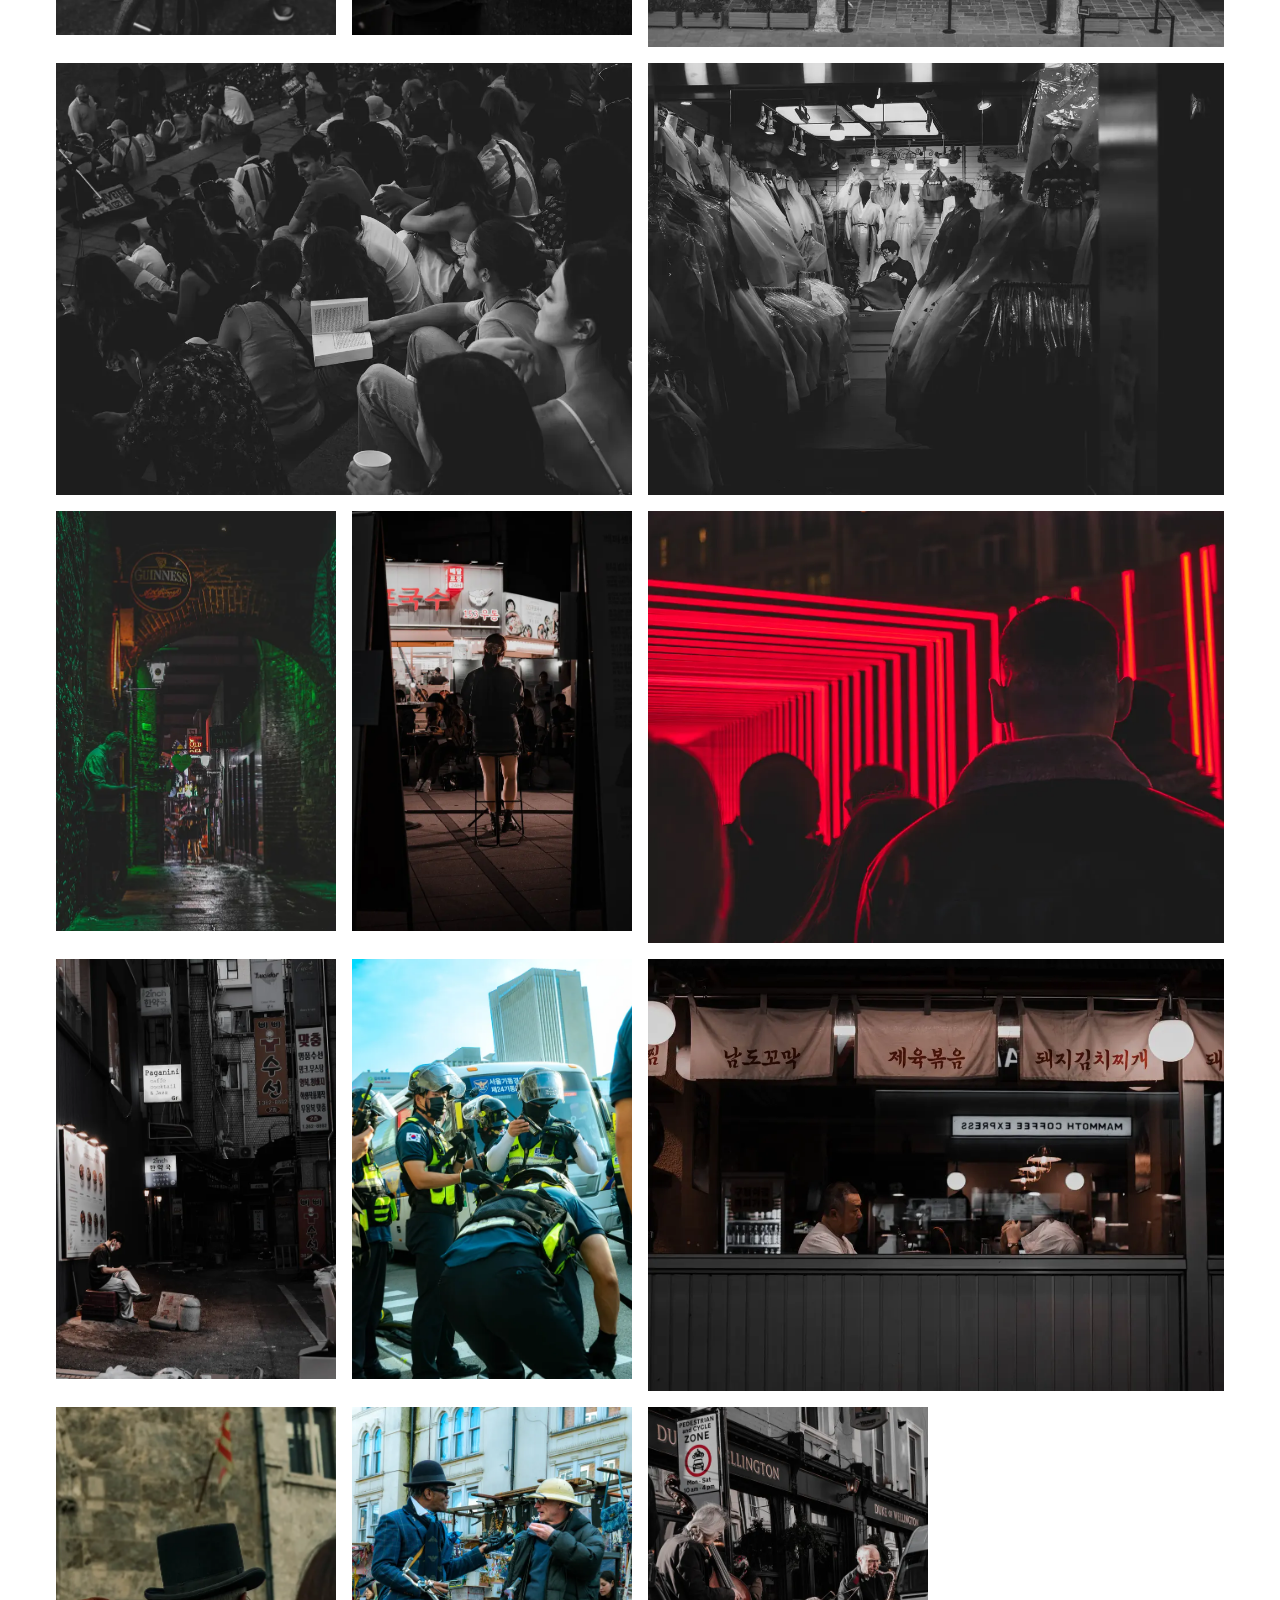
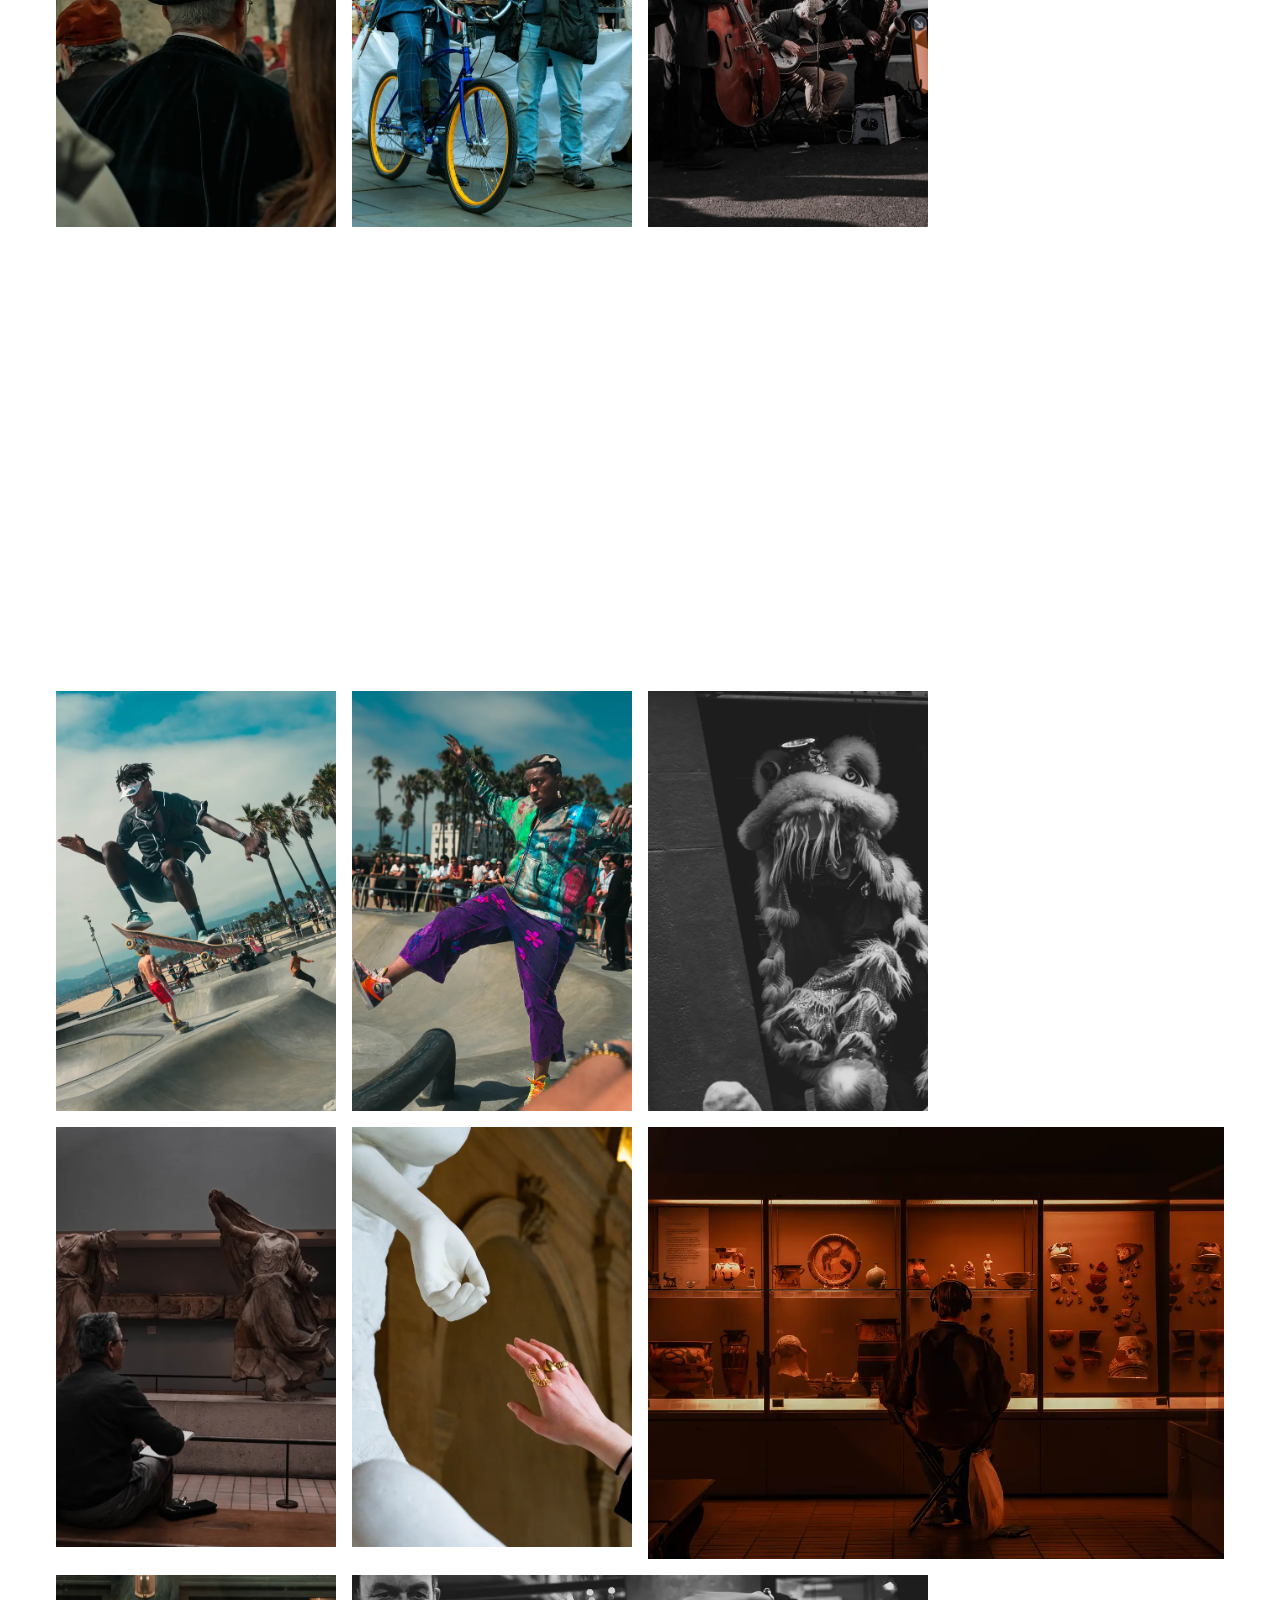
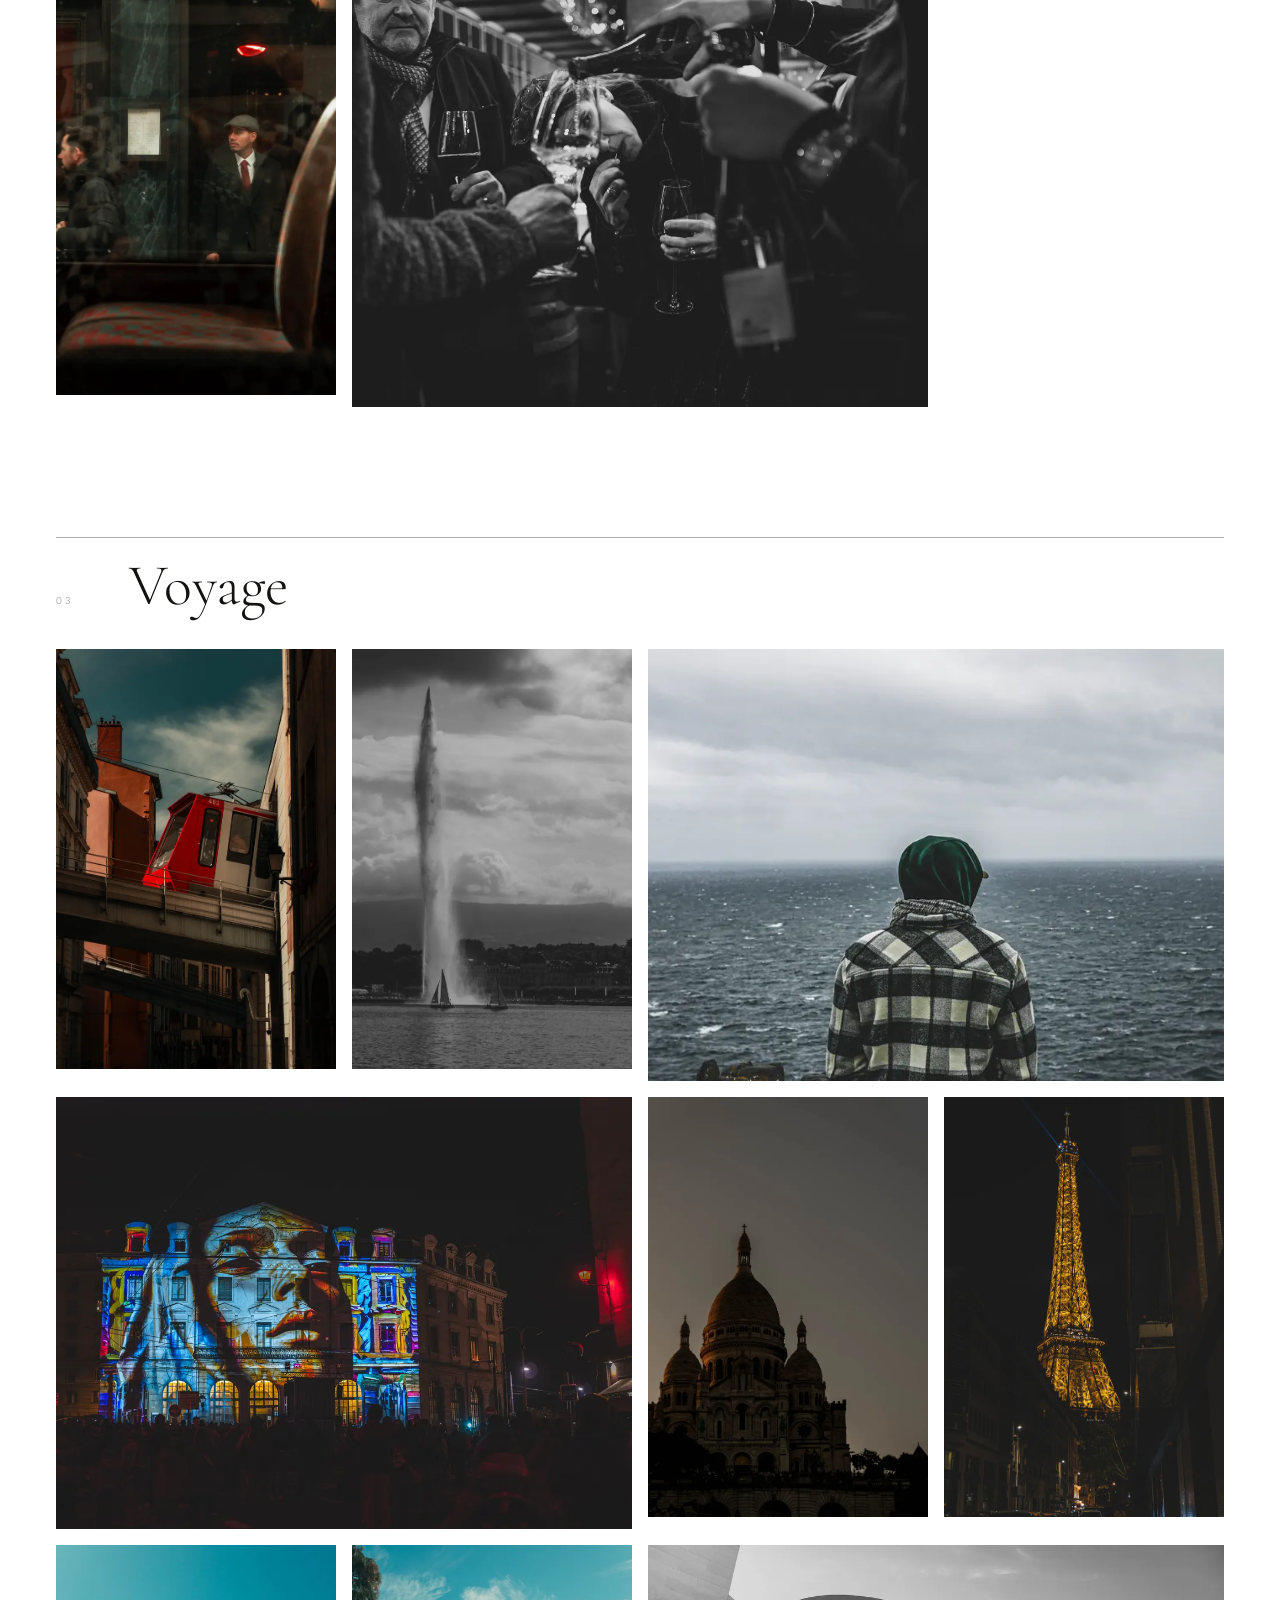
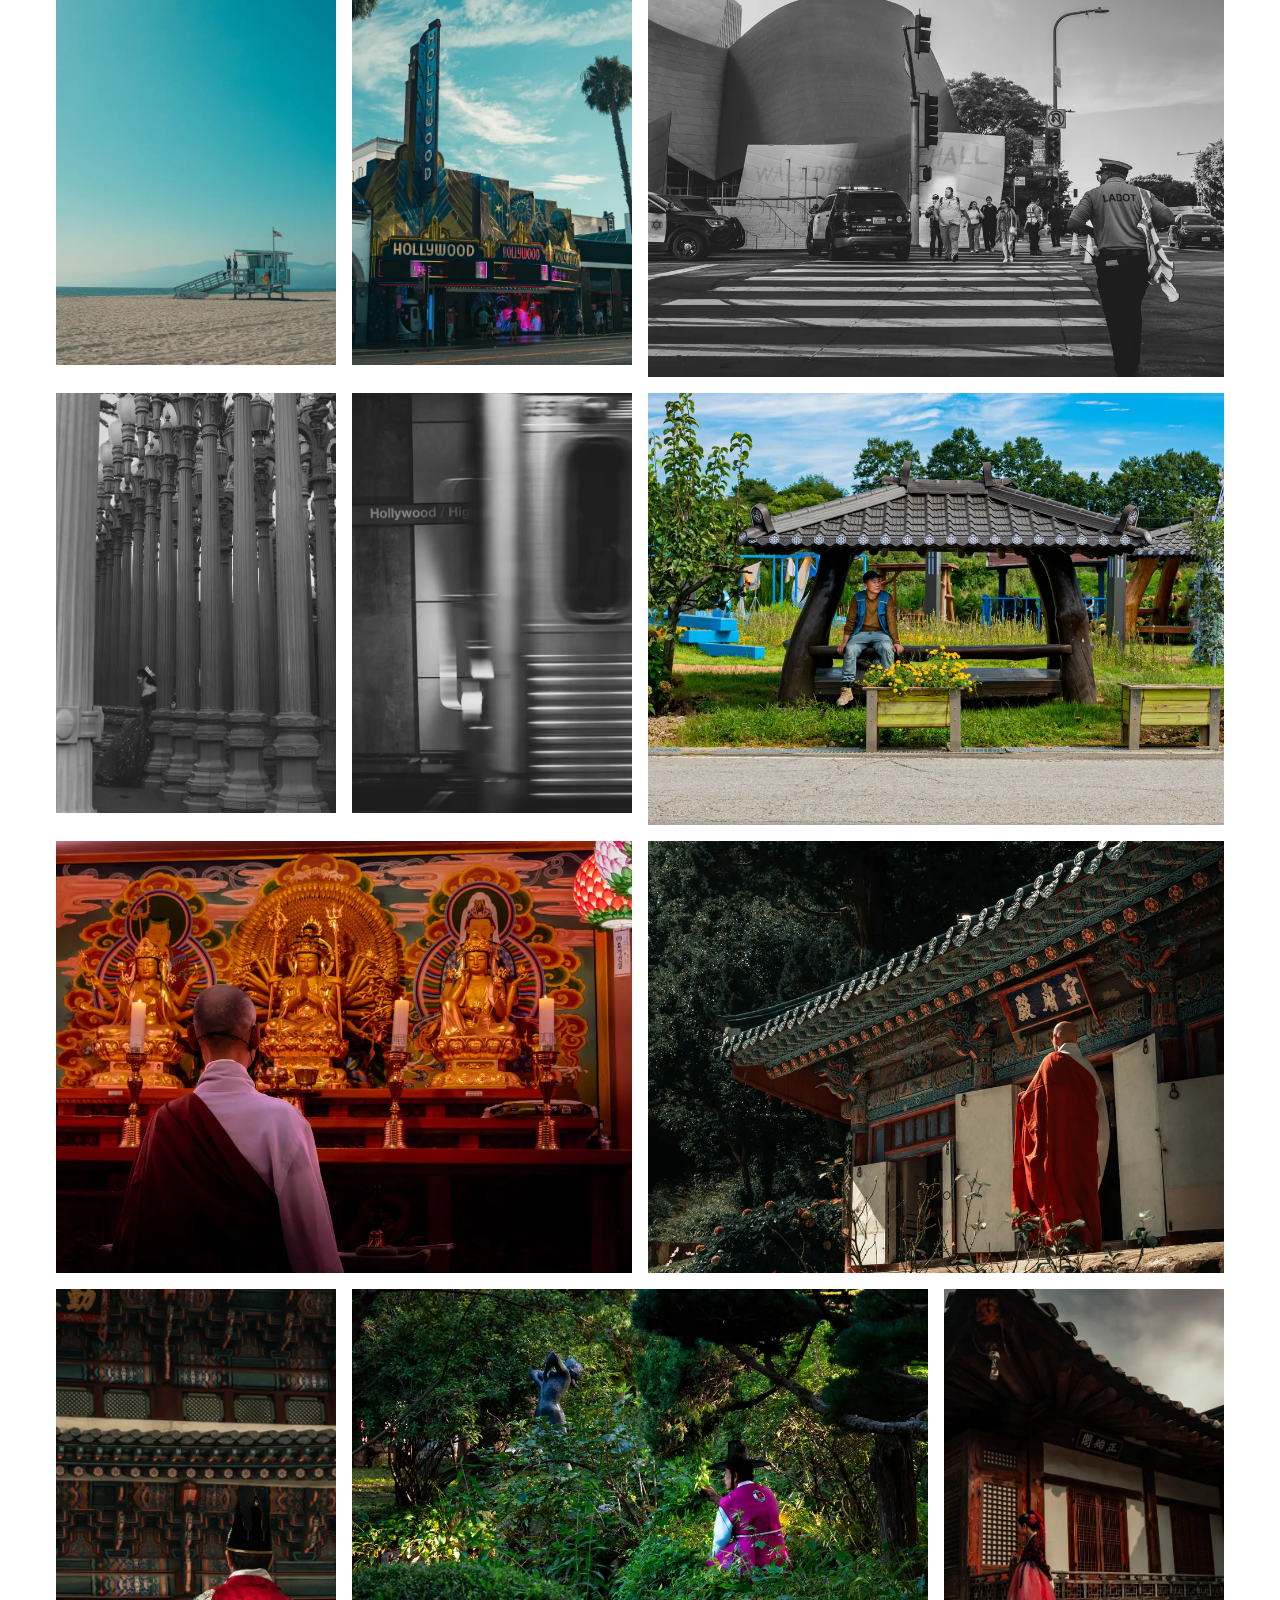
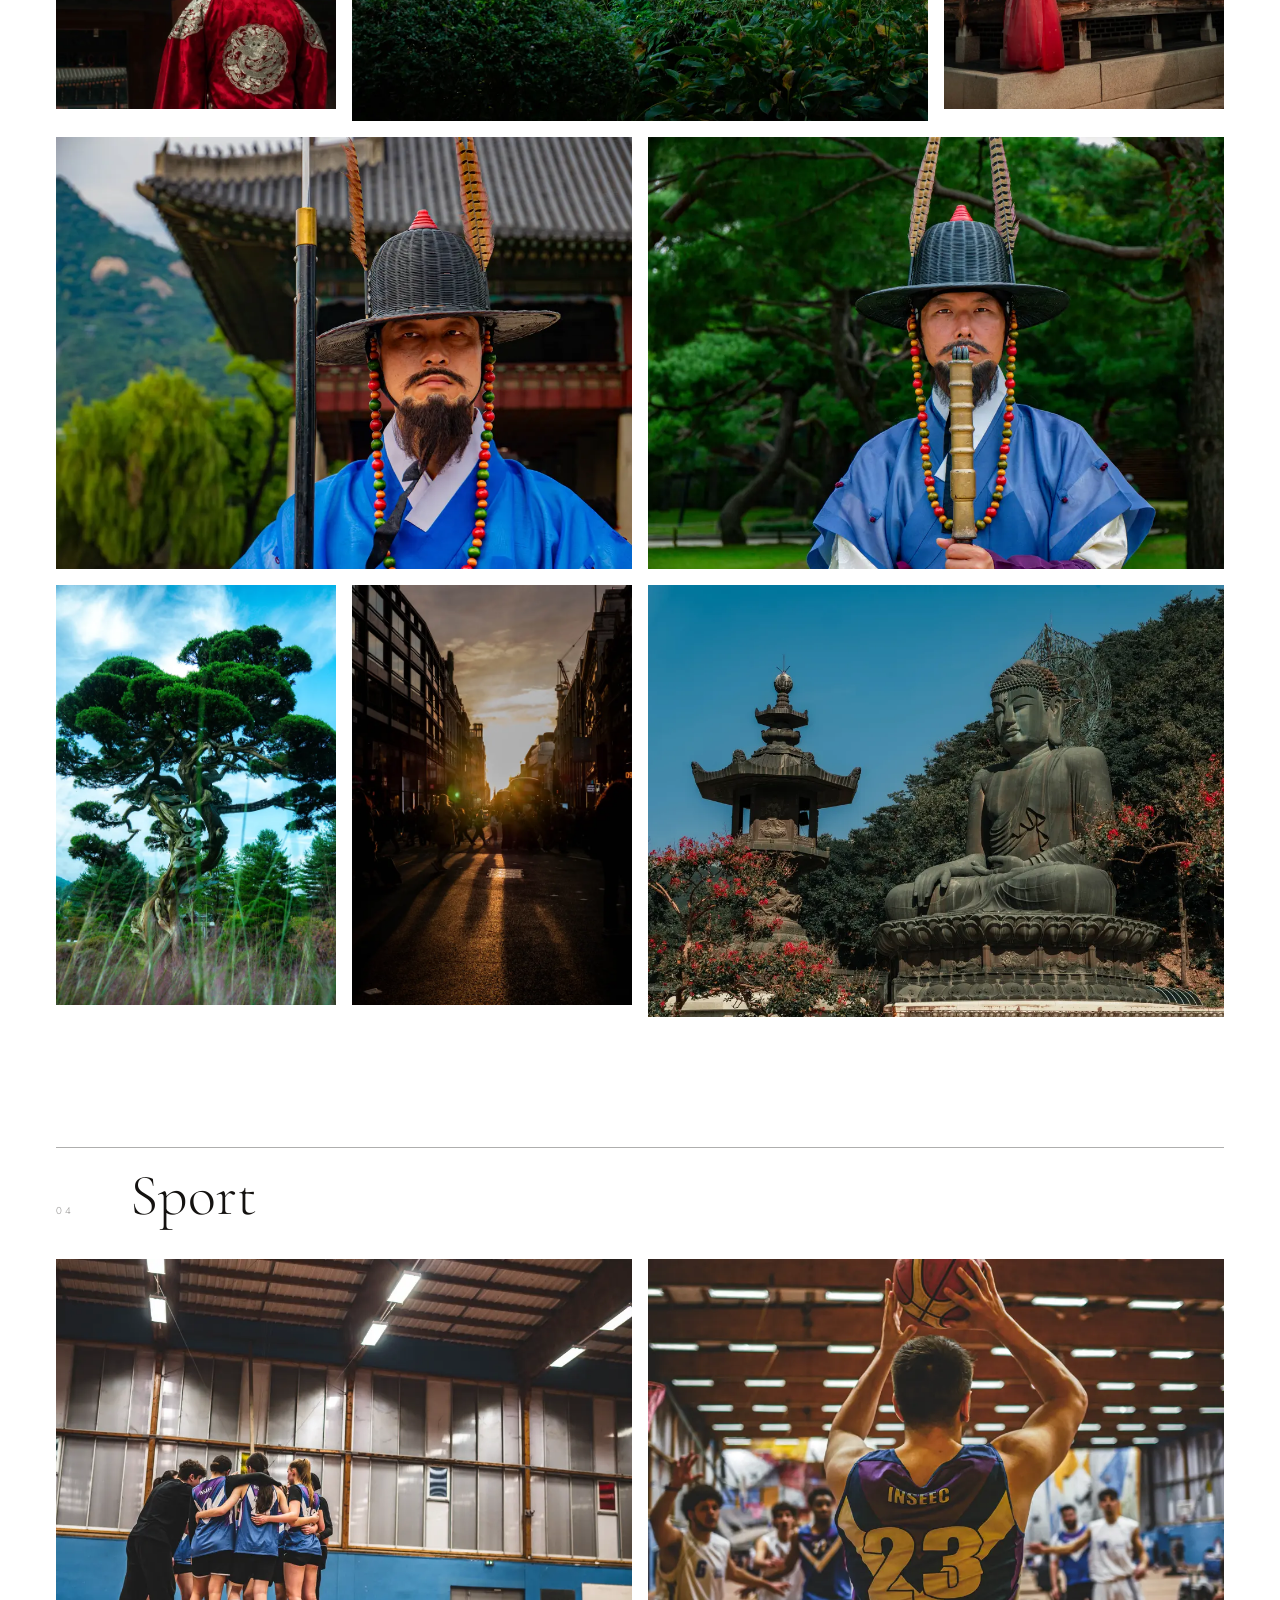
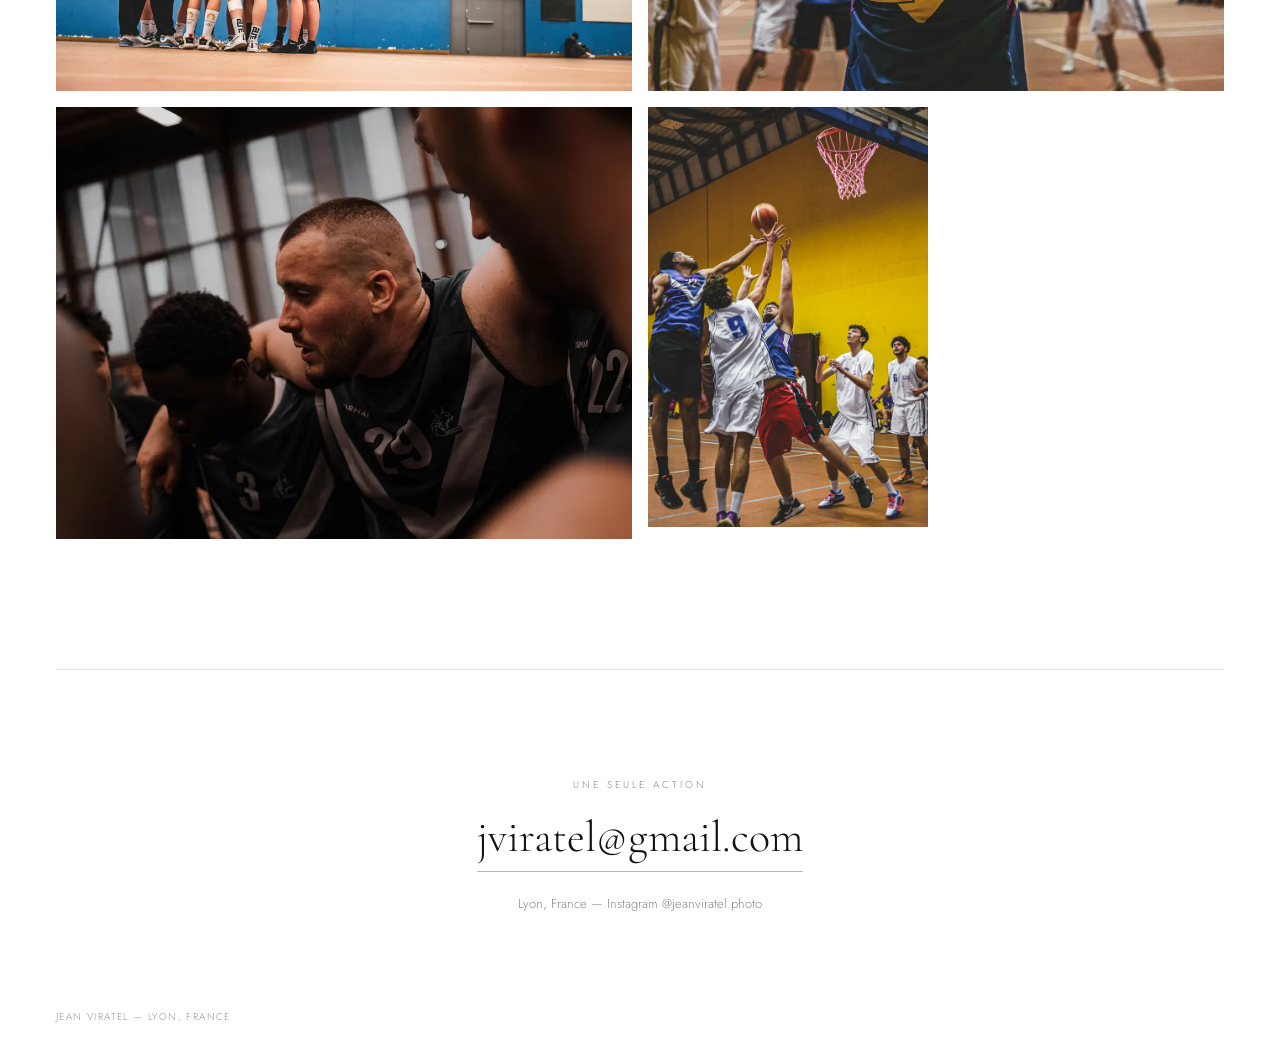
==== commit 0e639d1f: "About: condense bio copy to four short paragraphs Co-Authored-By: Claude Sonnet 5 <noreply@anthropic" ====
--- a/index.html
+++ b/index.html
@@ -22,7 +22,7 @@
 <meta name="twitter:title" content="Jean Viratel — Photographe, Lyon">
 <meta name="twitter:description" content="Portraits, street, voyage et sport — Lyon, France.">
 <meta name="twitter:image" content="https://chromatic-bay.vercel.app/img/og-image.jpg">
-<link rel="stylesheet" href="css/style.css?v=7">
+<link rel="stylesheet" href="css/style.css?v=8">
 </head>
 <body>
 
--- a/css/style.css
+++ b/css/style.css
@@ -116,8 +116,6 @@
 .about-copy{flex:1;padding-top:4px;max-width:620px}
 .about-heading{margin:0 0 28px;font:300 clamp(30px,4vw,44px)/1.1 'Cormorant Garamond',serif;letter-spacing:.05em;text-transform:uppercase;color:var(--ink)}
 .about-copy p{font:300 15px/1.85 Jost,sans-serif;color:var(--ink-62);margin-bottom:20px}
-.about-copy .about-stanza{font-style:italic;line-height:1.7}
-.about-copy .about-pullquote{font:300 clamp(24px,3vw,32px)/1.3 'Cormorant Garamond',serif;color:var(--ink);margin:36px 0}
 .about-lists{display:grid;grid-template-columns:1fr 1fr;gap:32px;margin-top:36px;padding-top:36px;border-top:1px solid var(--rule-soft)}
 .about-list-label{display:block;font:400 10.5px/1 Jost,sans-serif;letter-spacing:.18em;text-transform:uppercase;color:var(--ink-45);margin-bottom:16px}
 .about-list ul{list-style:none;margin:0;padding:0}
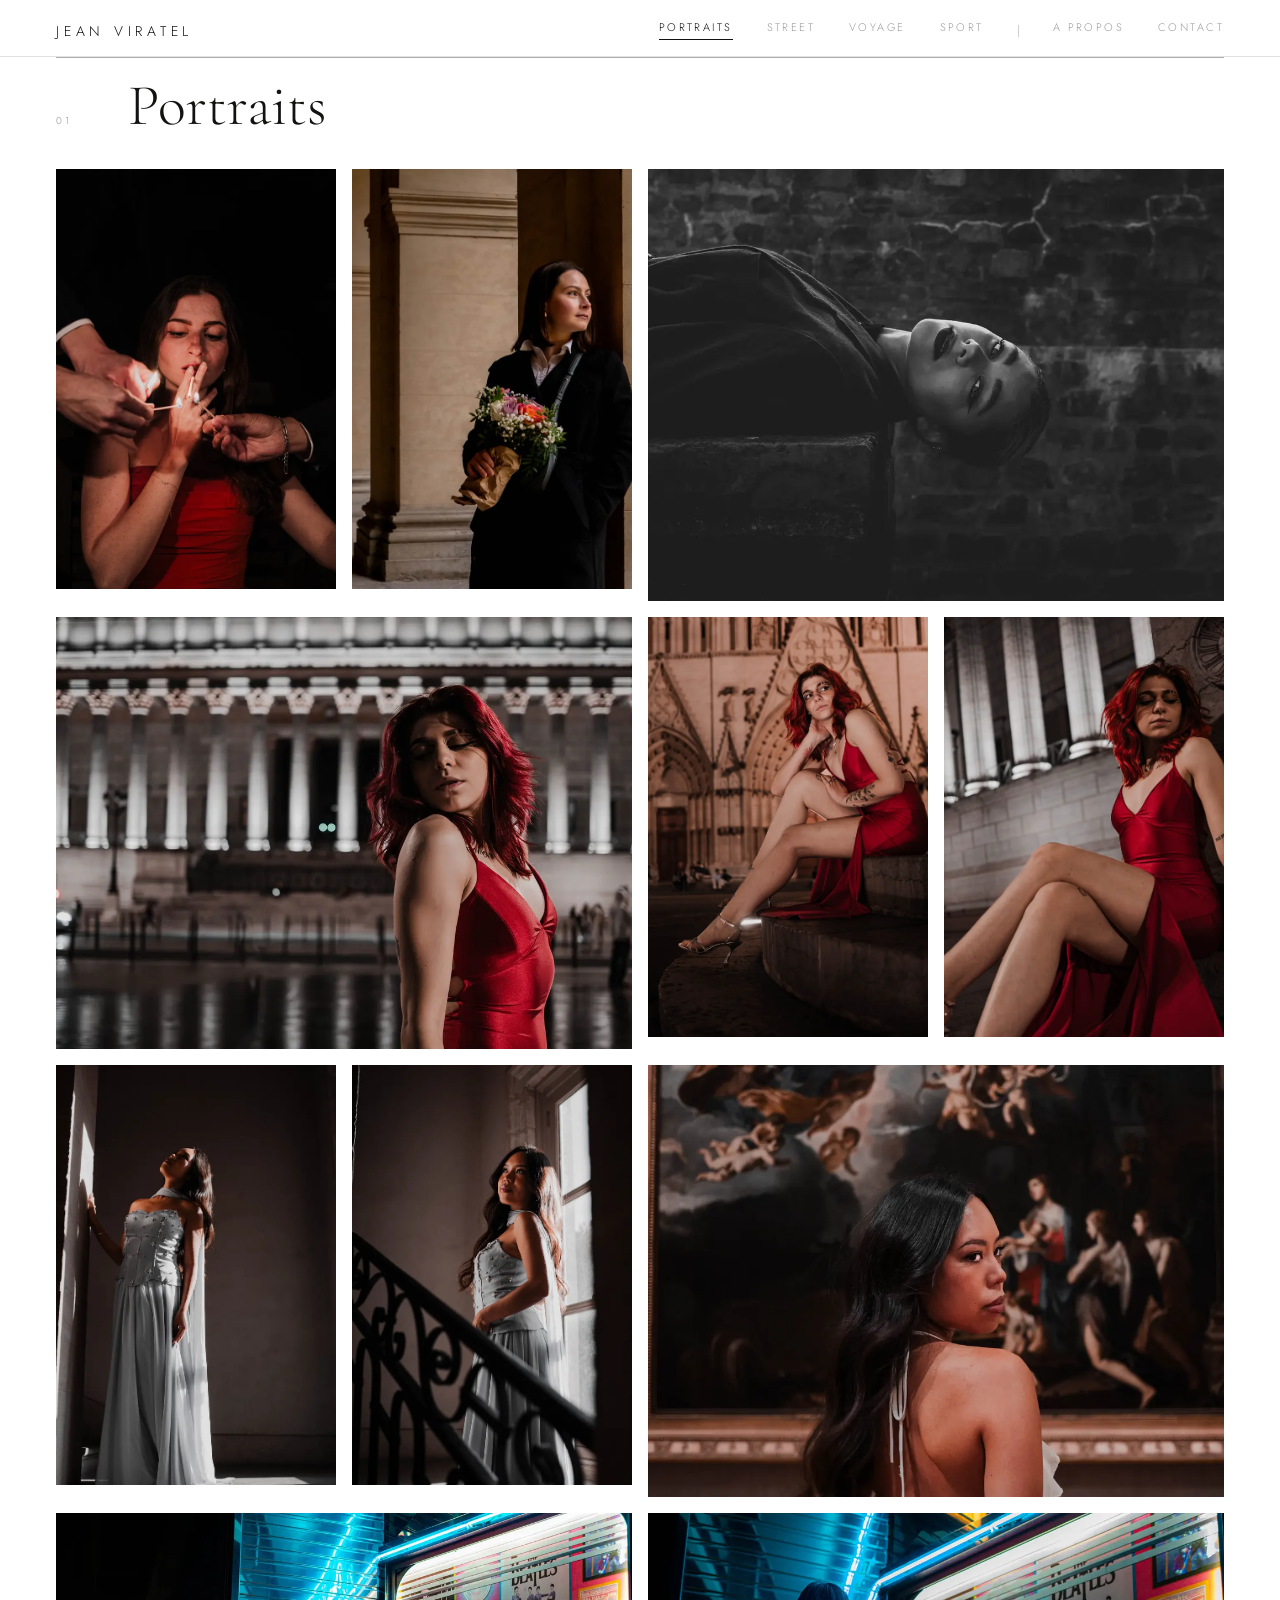
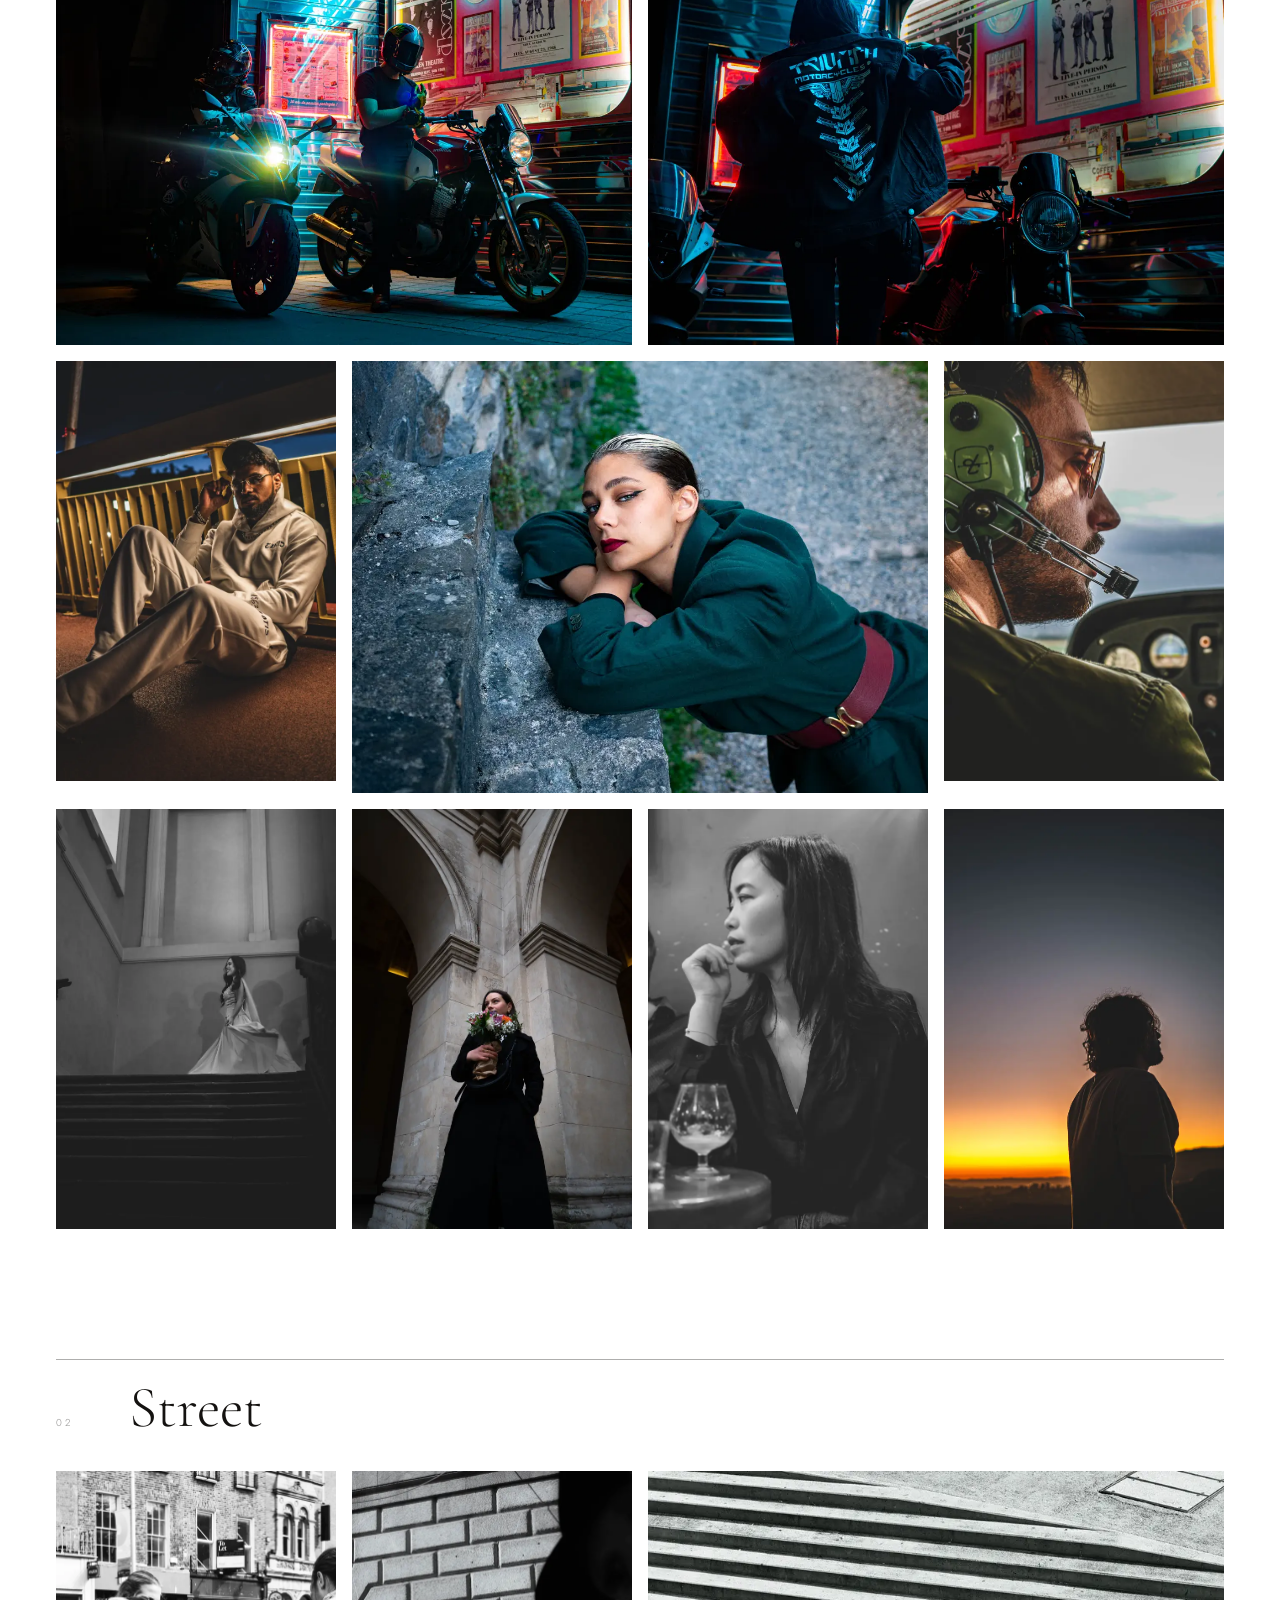
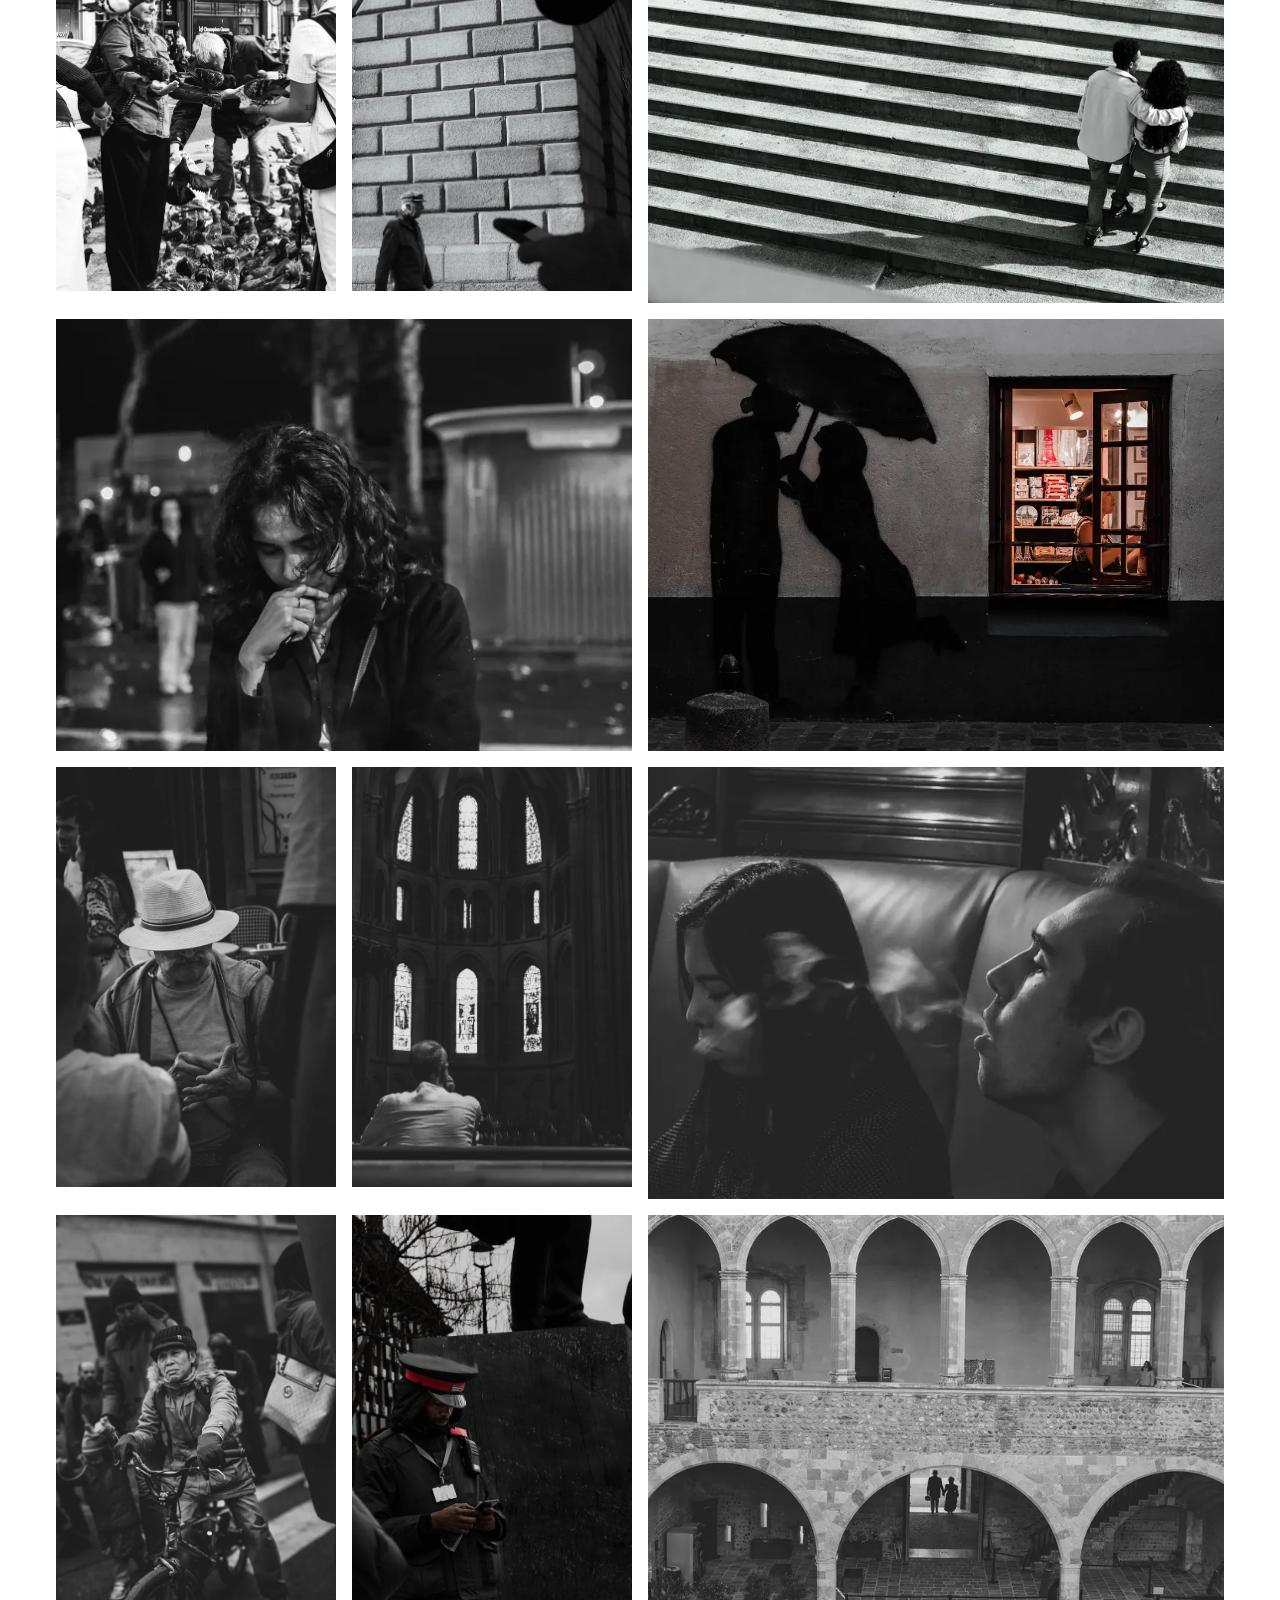
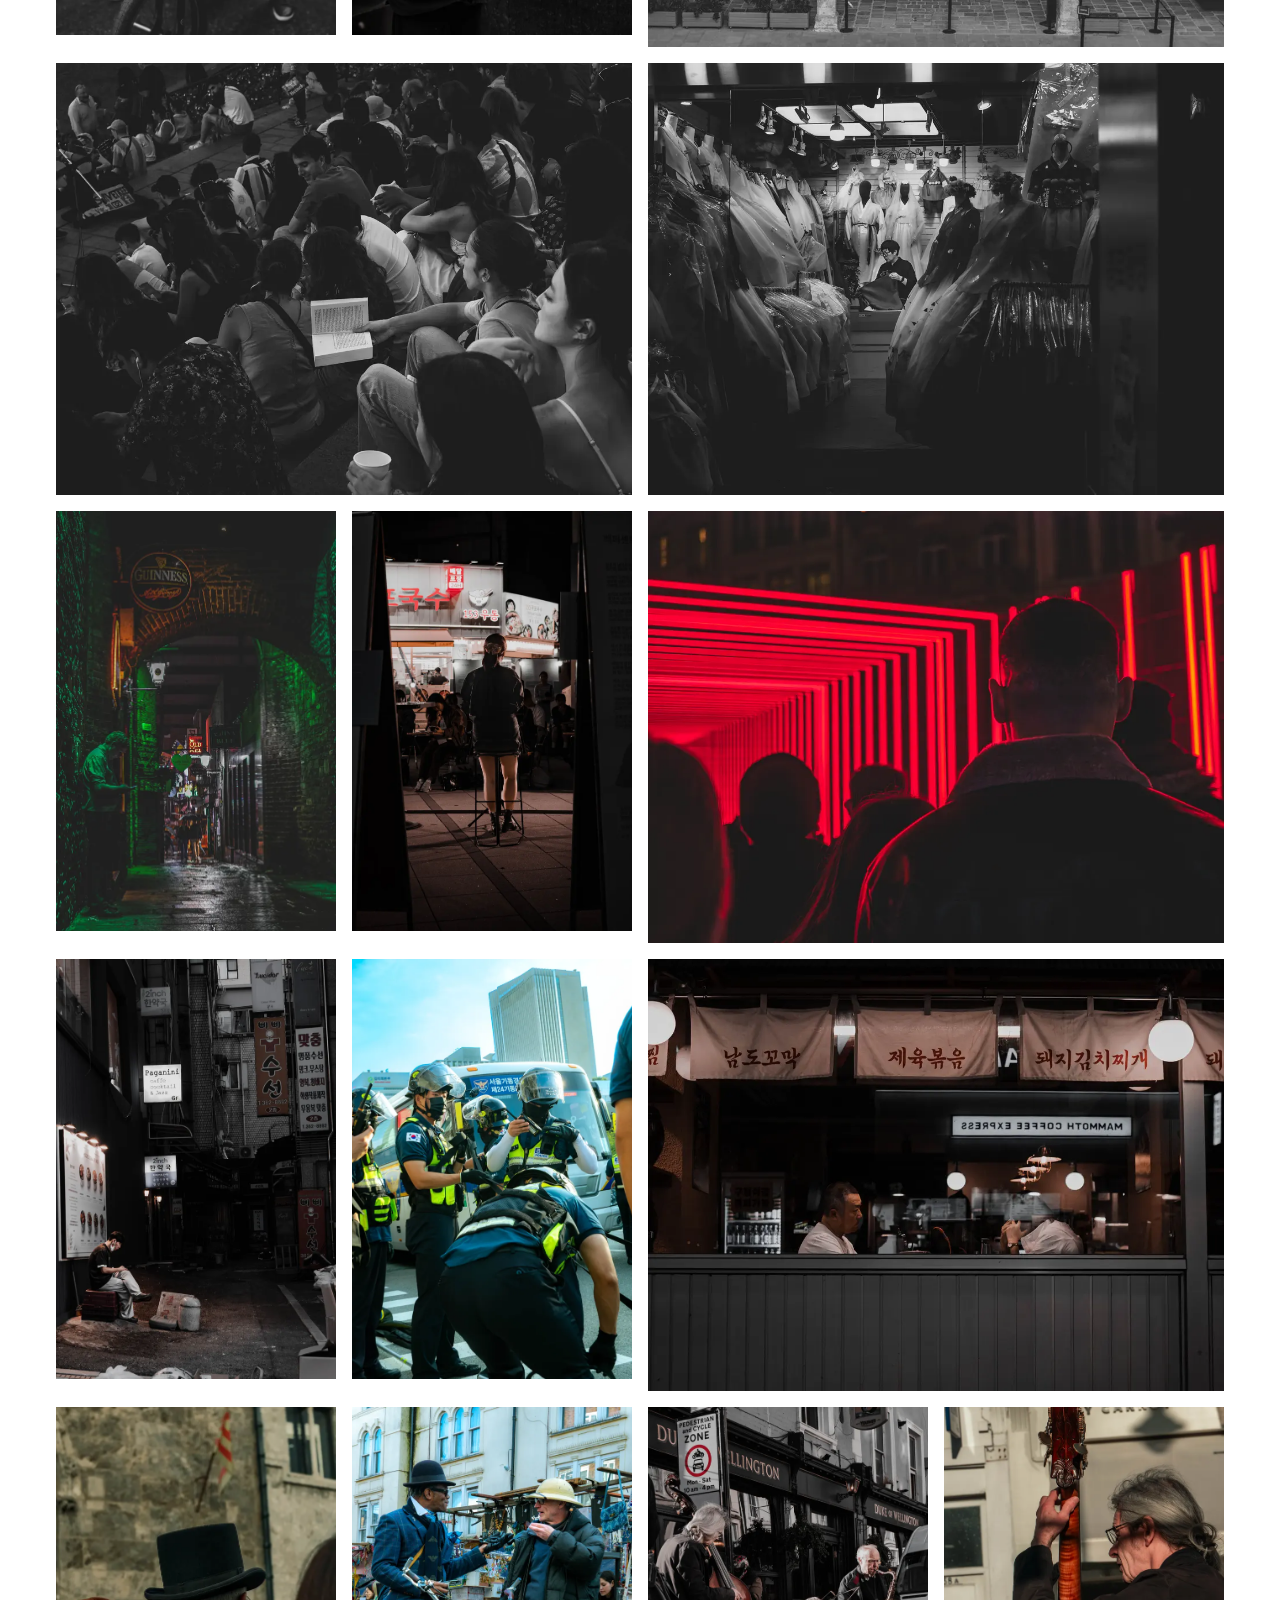
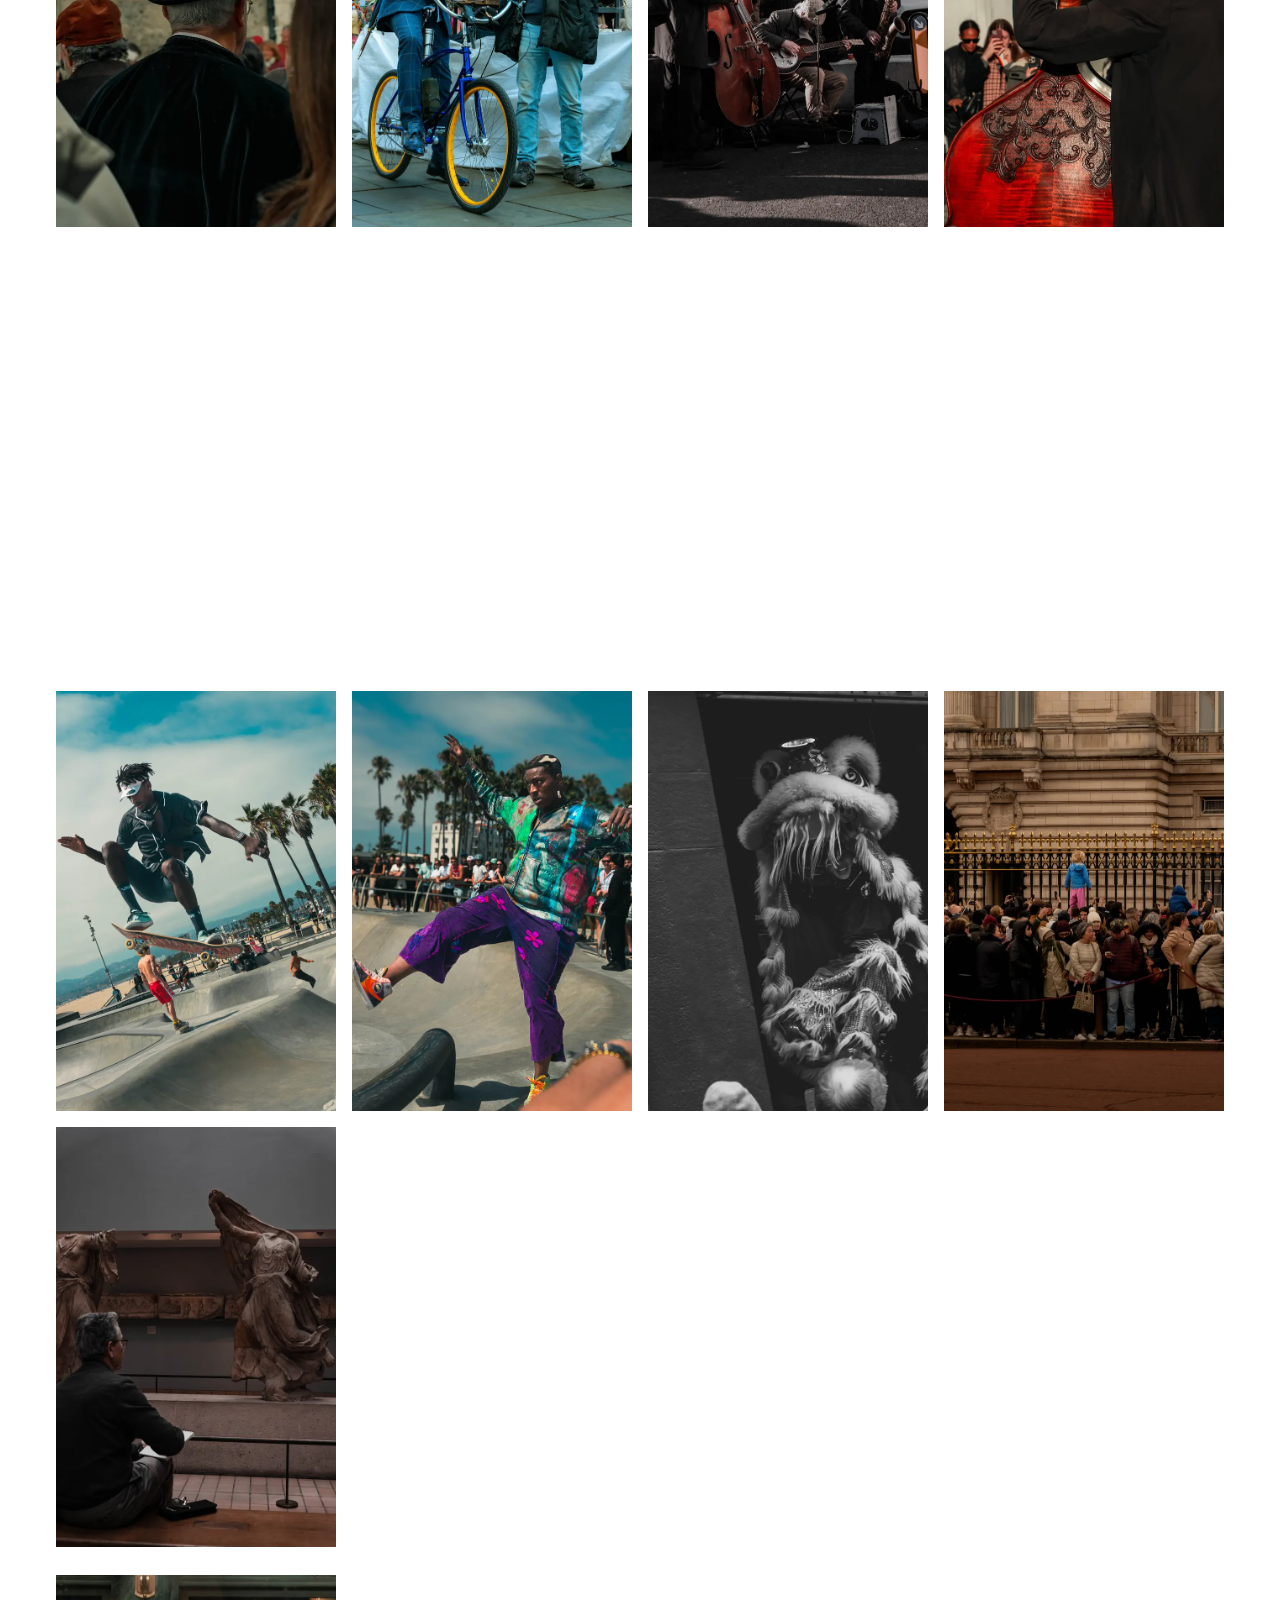
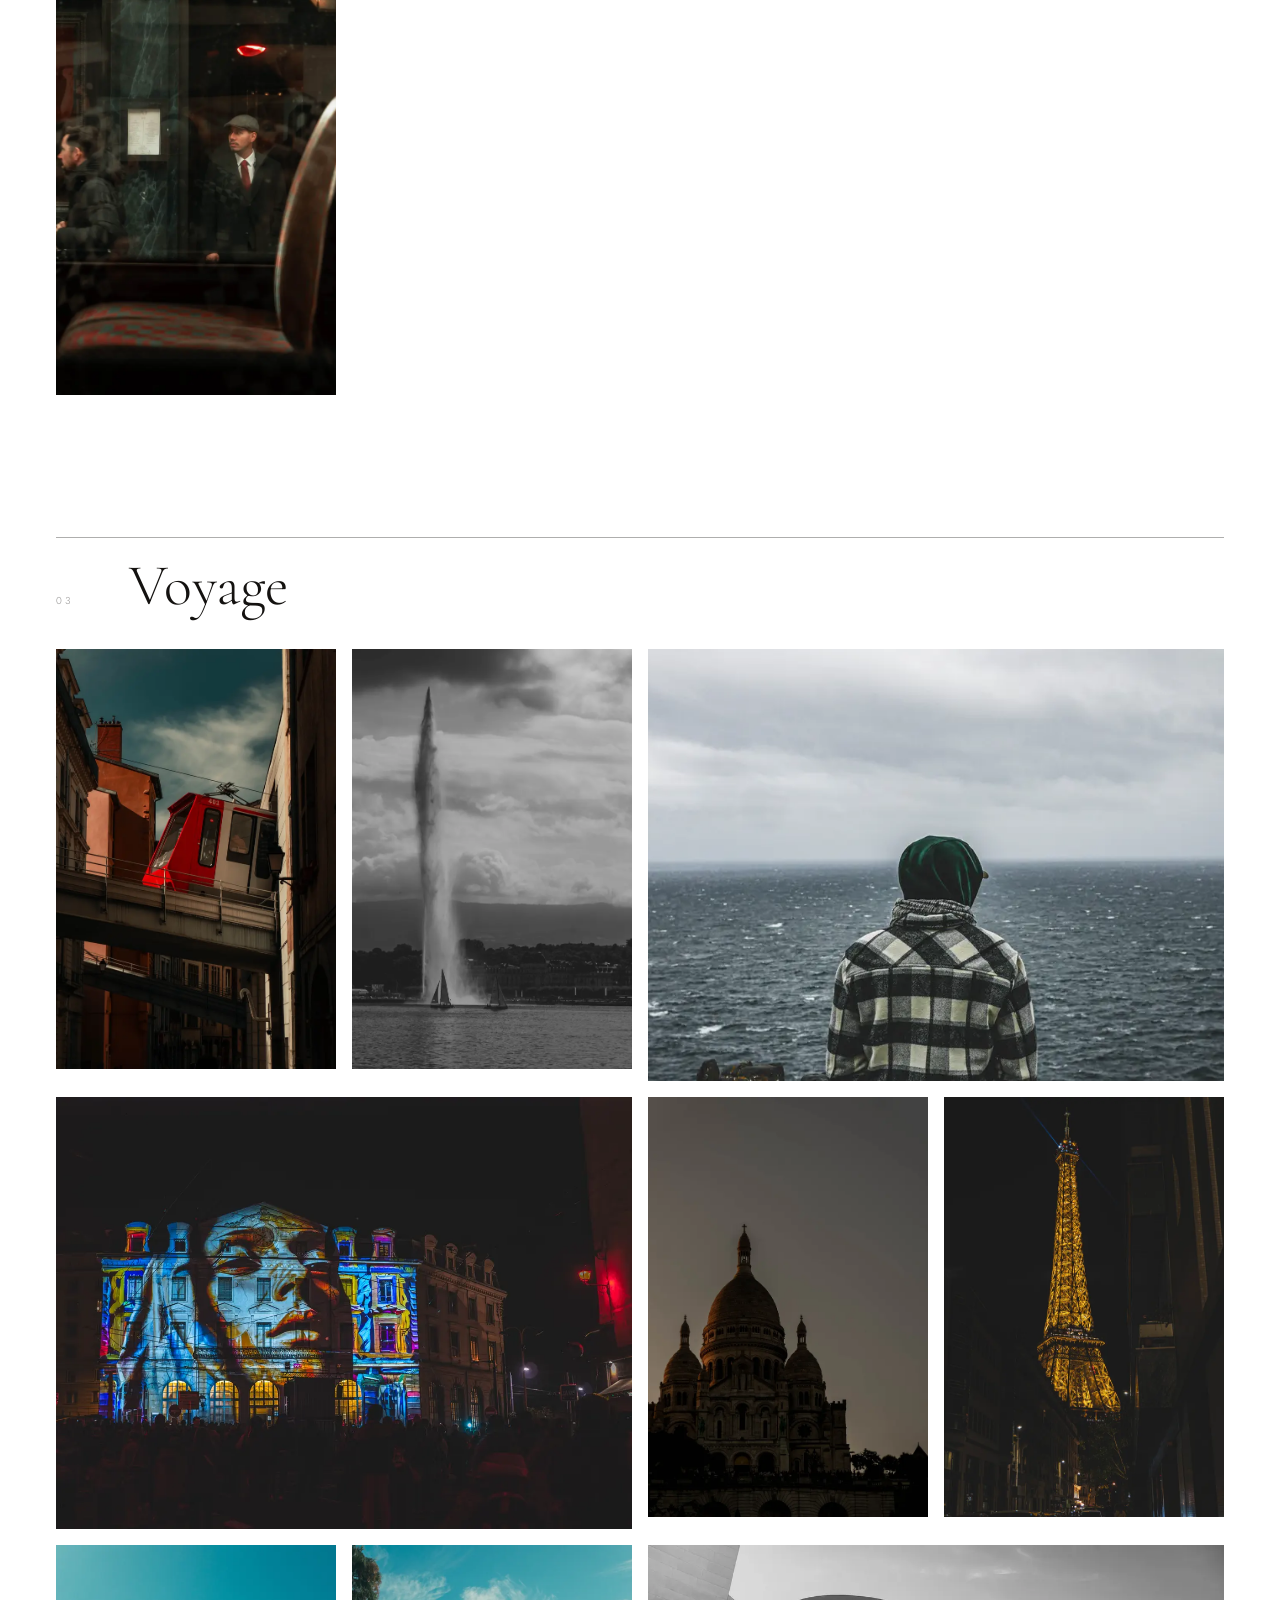
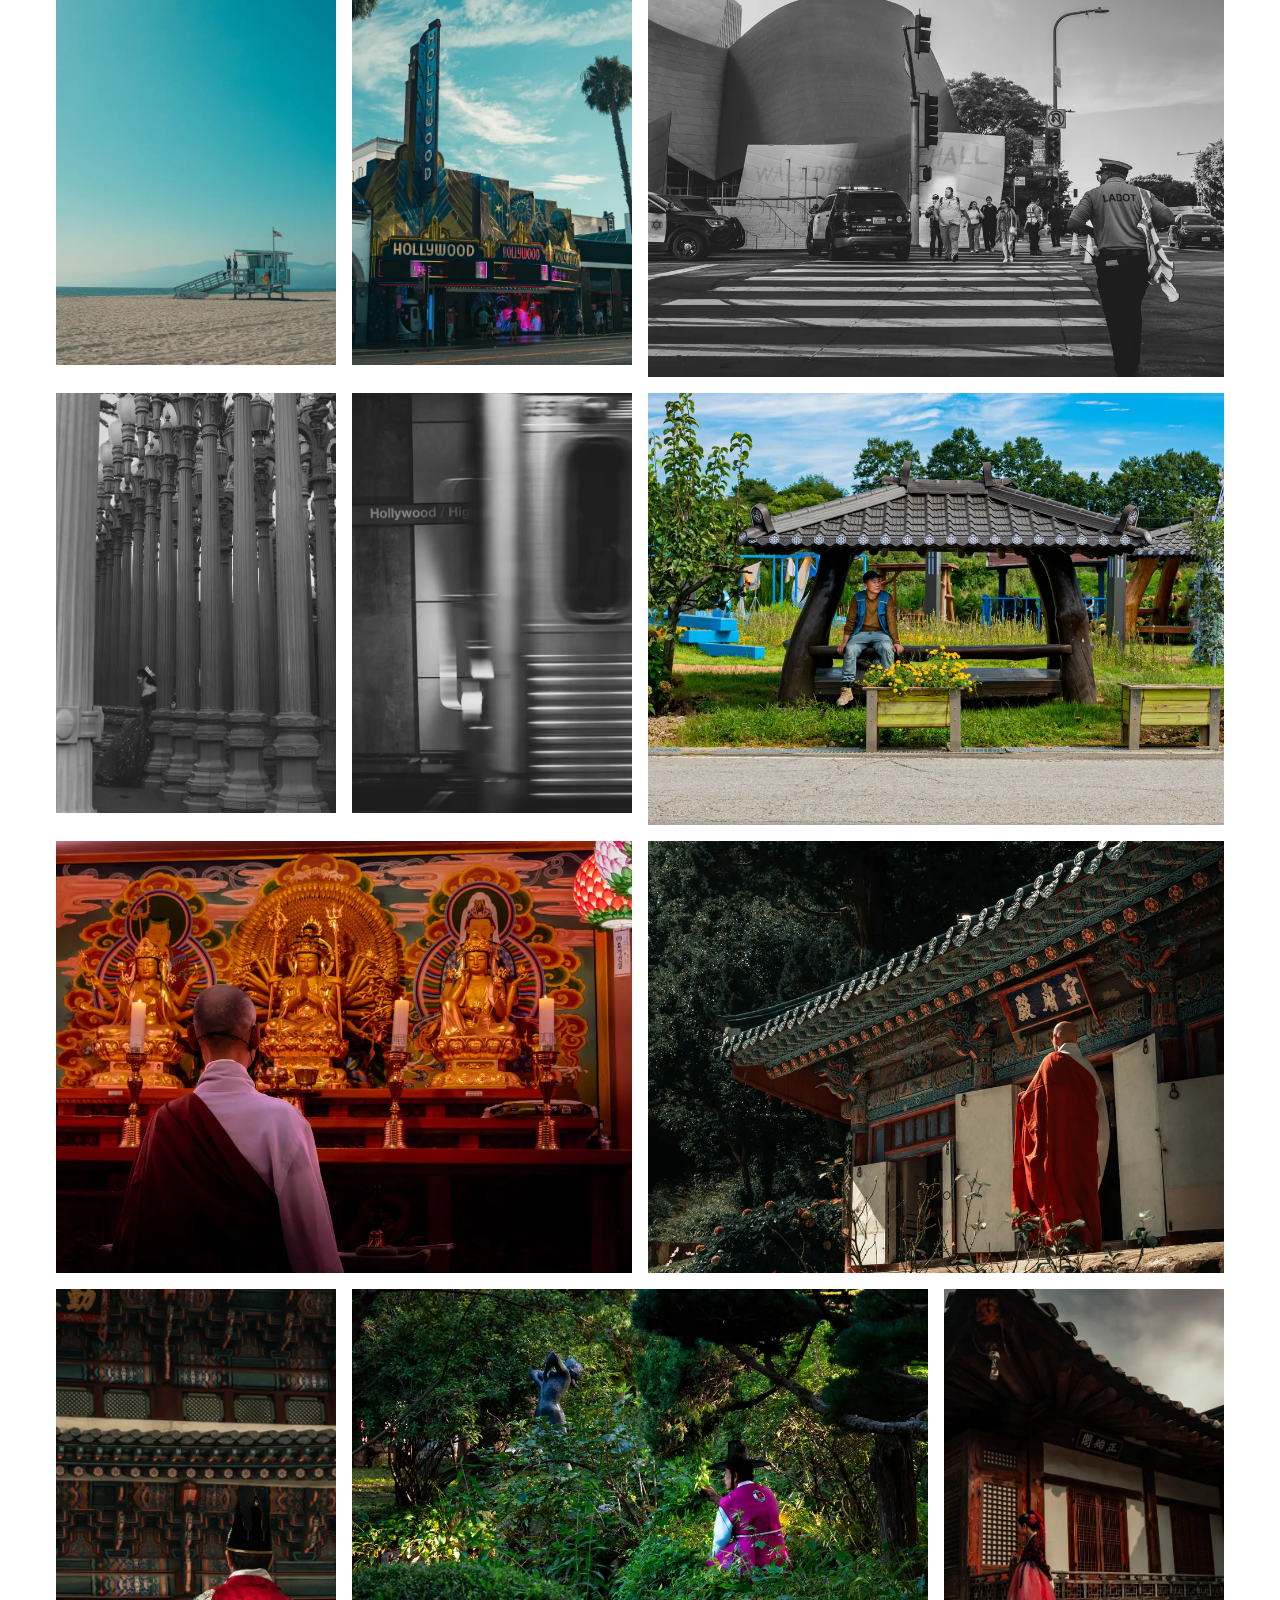
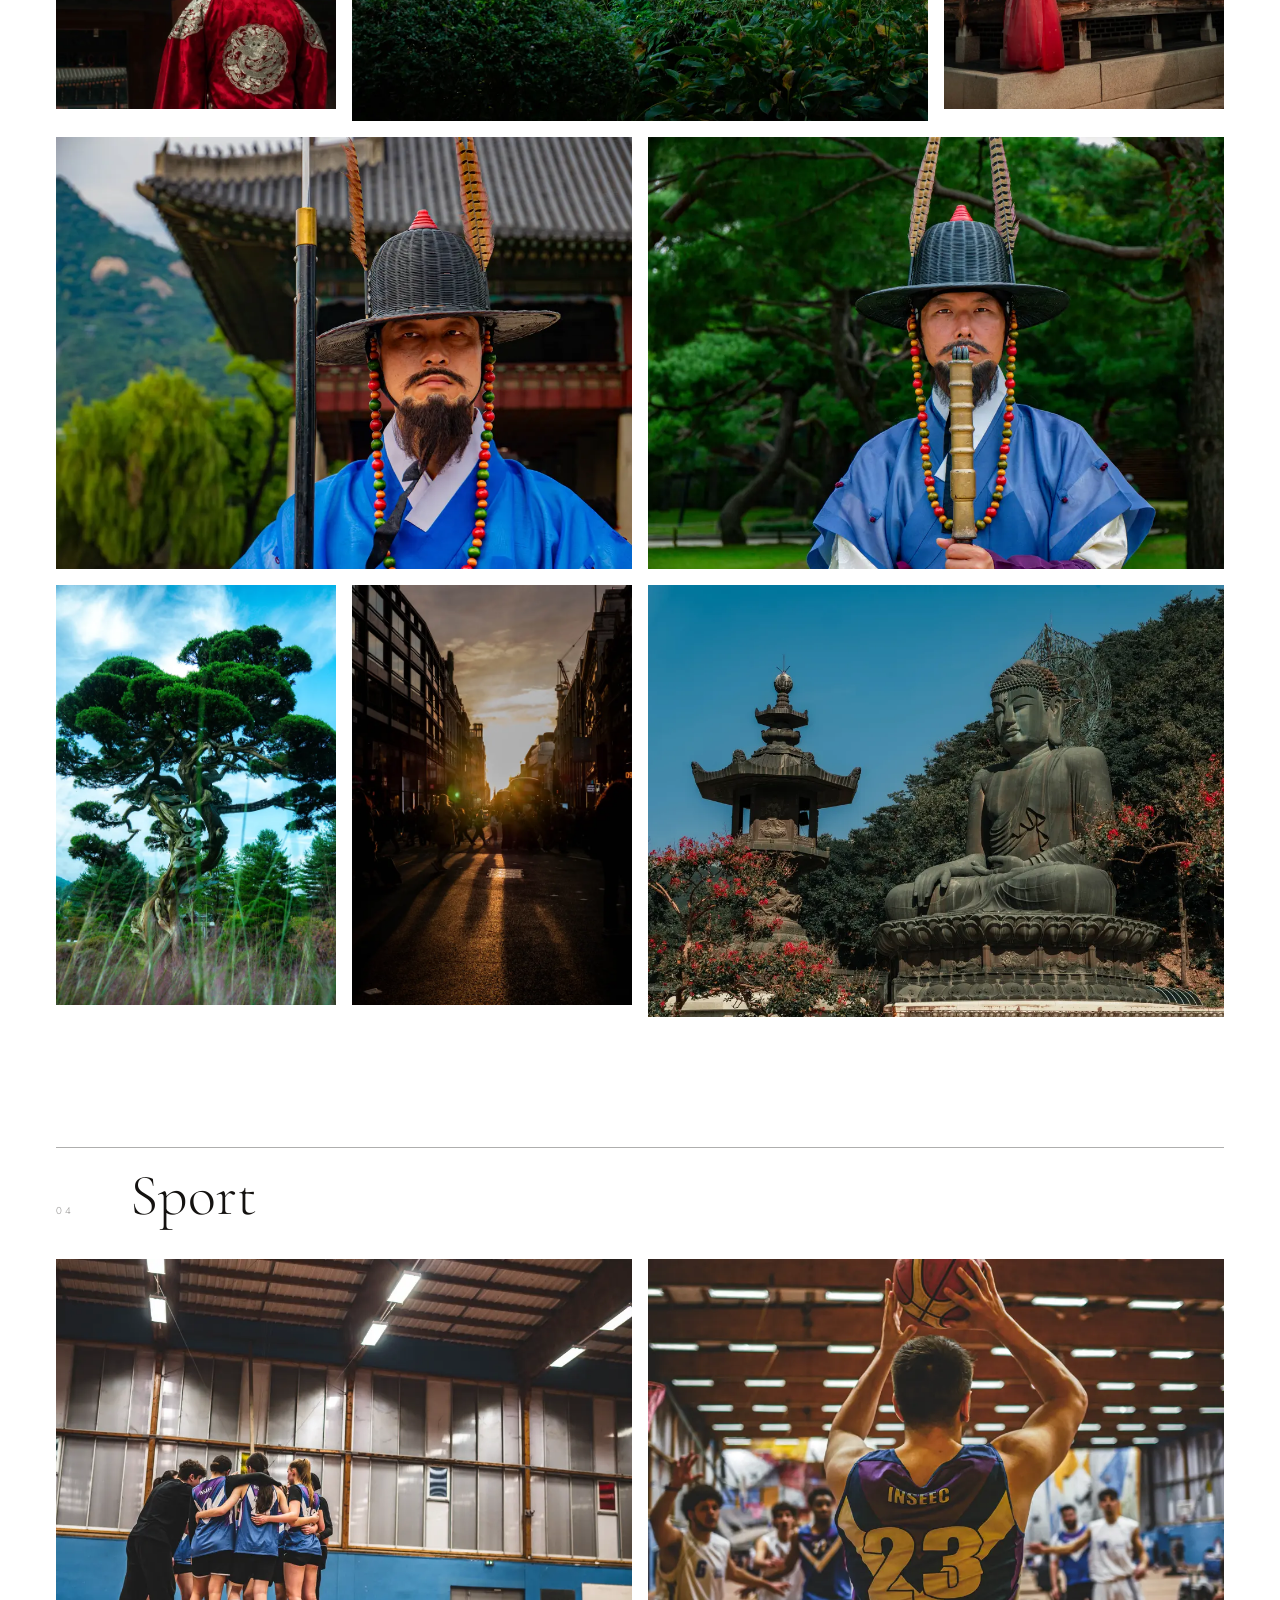
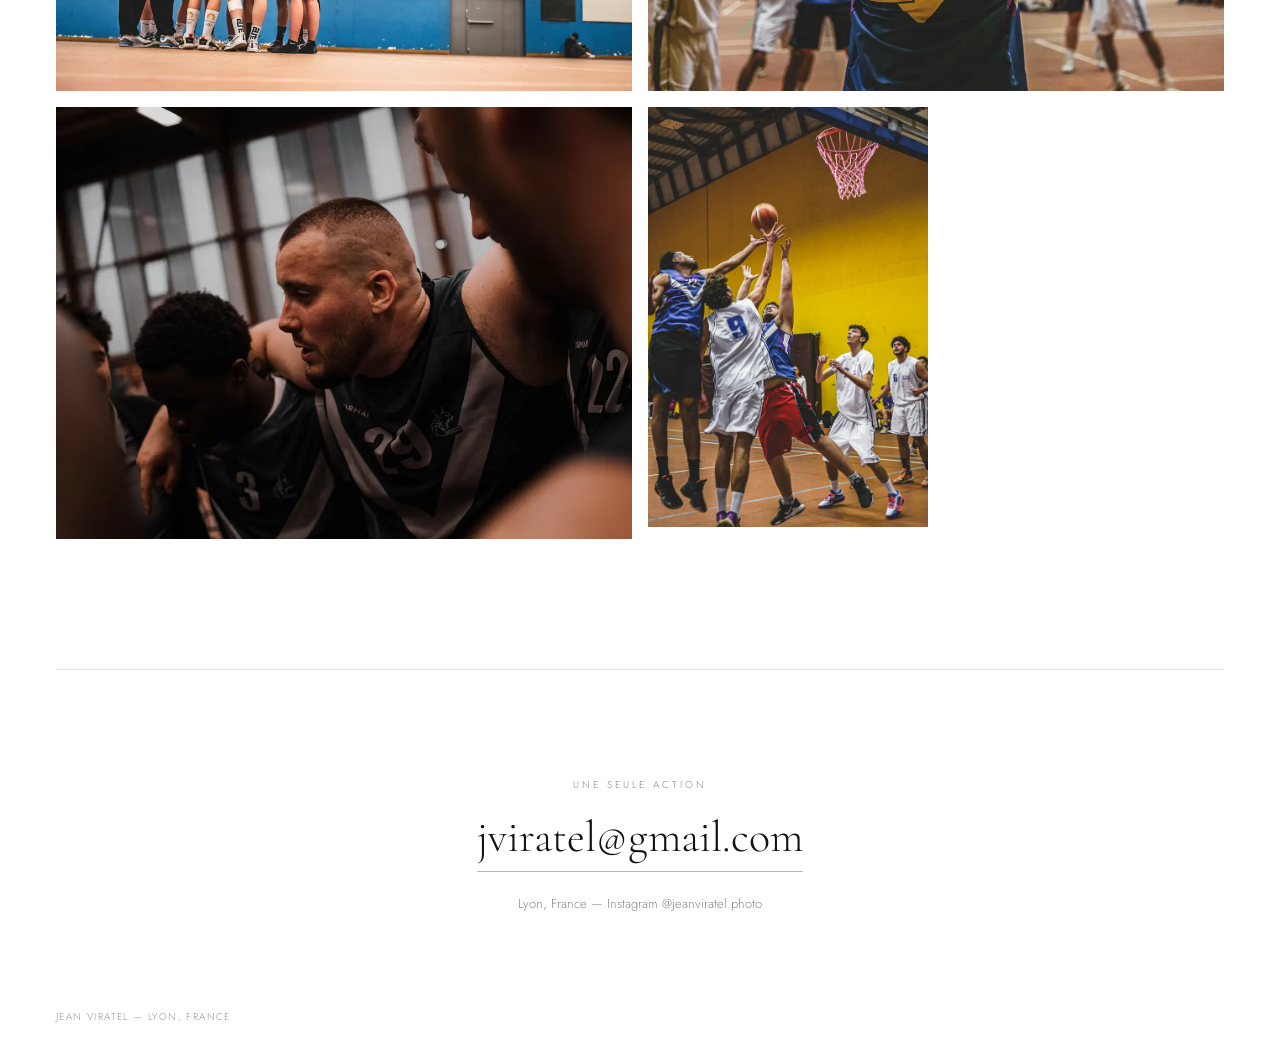
==== commit c255af8f: "Mobile nav: two clean rows (galleries, then about/contact) instead of a scroll strip Co-Authored-By:" ====
--- a/index.html
+++ b/index.html
@@ -22,7 +22,7 @@
 <meta name="twitter:title" content="Jean Viratel — Photographe, Lyon">
 <meta name="twitter:description" content="Portraits, street, voyage et sport — Lyon, France.">
 <meta name="twitter:image" content="https://chromatic-bay.vercel.app/img/og-image.jpg">
-<link rel="stylesheet" href="css/style.css?v=8">
+<link rel="stylesheet" href="css/style.css?v=9">
 </head>
 <body>
 
--- a/css/style.css
+++ b/css/style.css
@@ -49,7 +49,13 @@
 
 @media (max-width:760px){
   .site-header{padding:16px 20px 0}
-  .nav{width:100%;order:3;padding:14px 0 12px;margin-top:12px;border-top:1px solid var(--rule-soft);gap:22px}
+  .nav{
+    width:100%;order:3;flex-wrap:wrap;overflow-x:visible;
+    padding:14px 0 12px;margin-top:12px;border-top:1px solid var(--rule-soft);
+    column-gap:24px;row-gap:12px;
+  }
+  .nav-divider{flex-basis:100%;width:auto;height:1px;background:var(--rule-soft);margin:2px 0 0}
+  .nav-page{font-size:10px;letter-spacing:.18em;color:var(--ink-45)}
 }
 
 /* ---------- series sections ---------- */
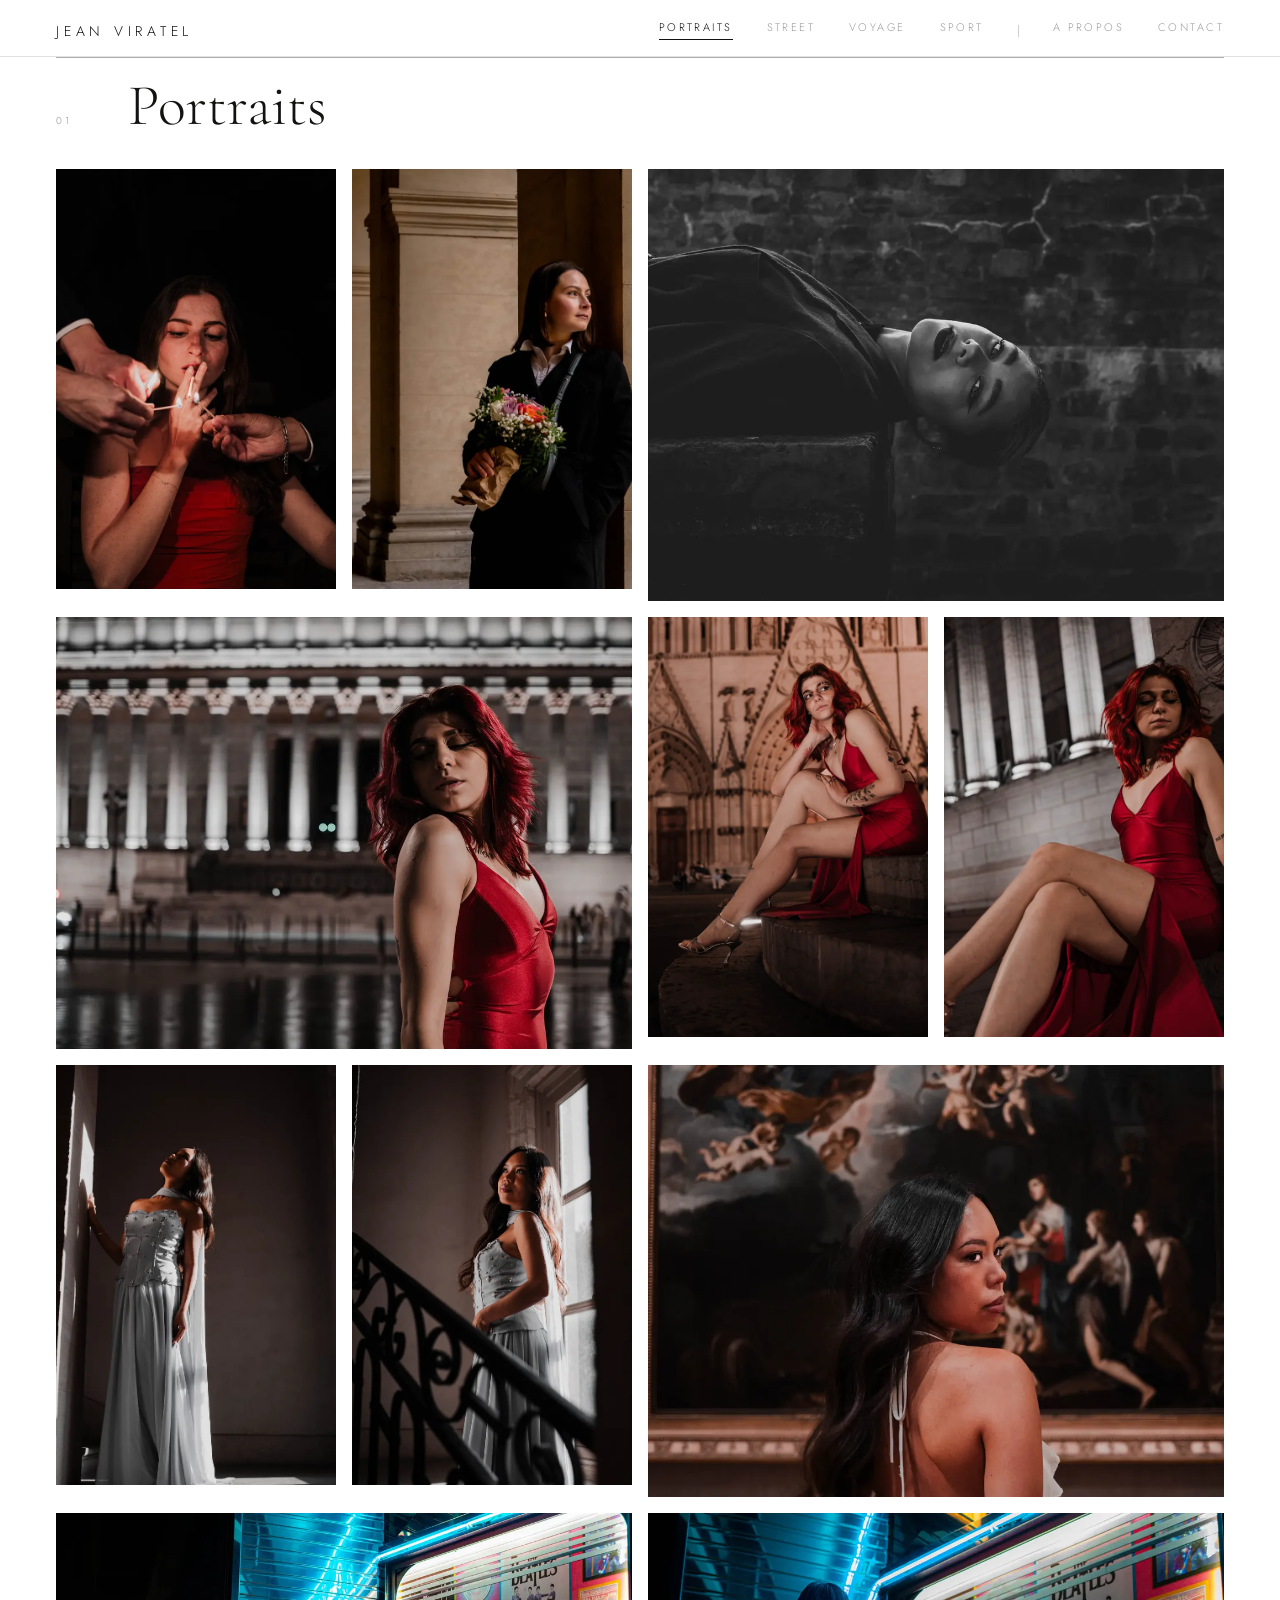
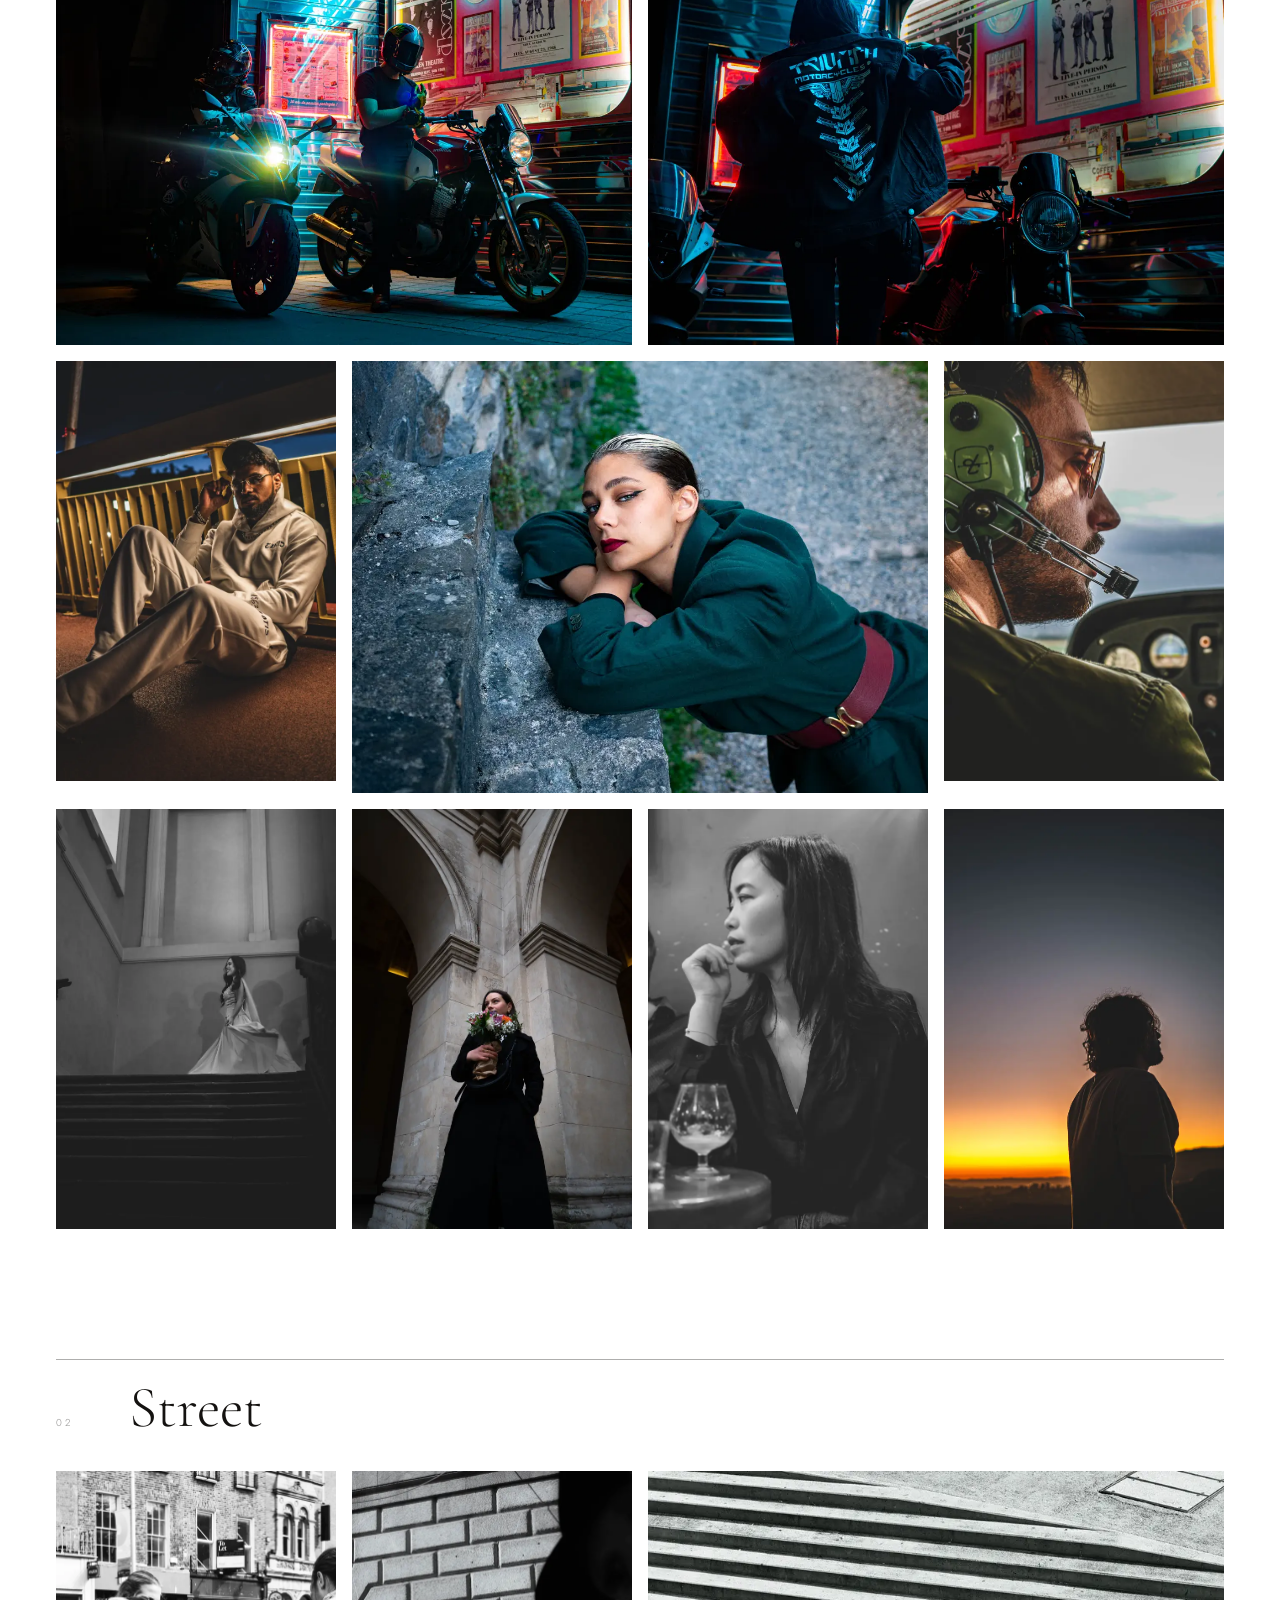
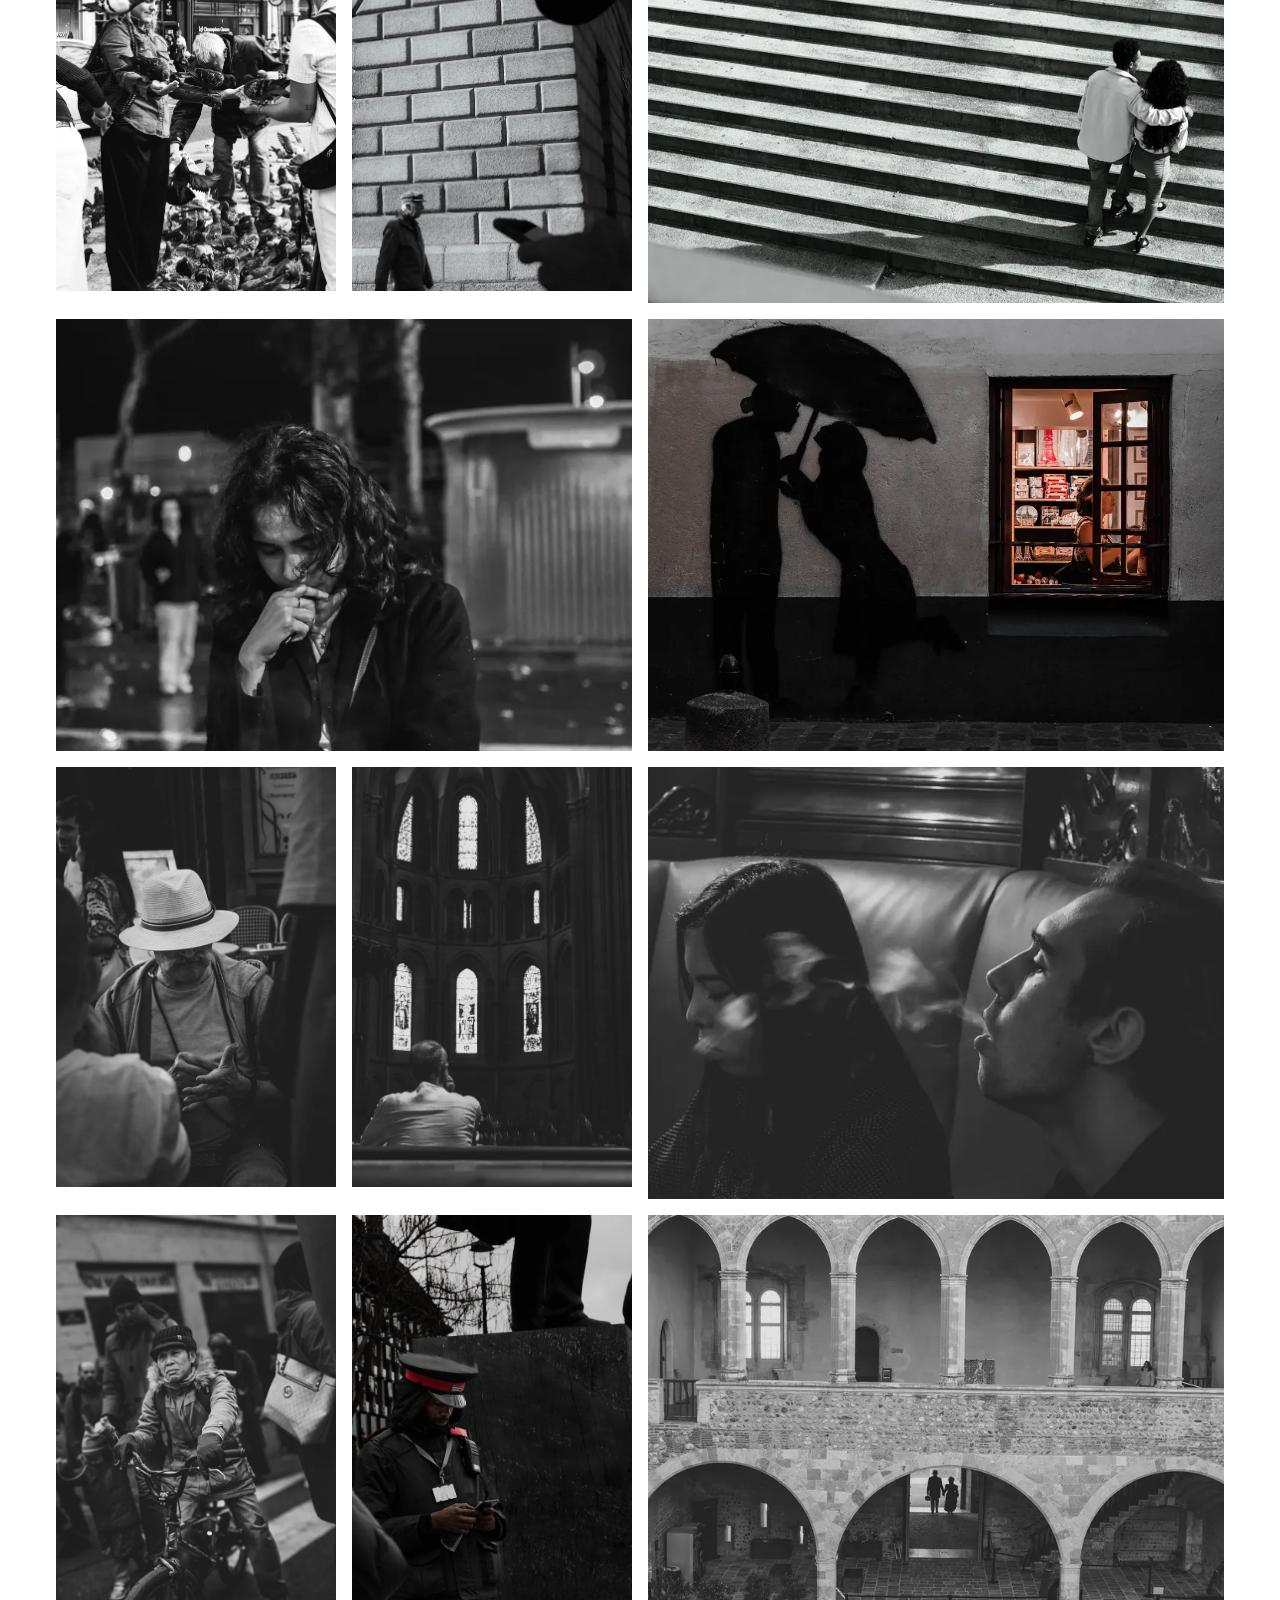
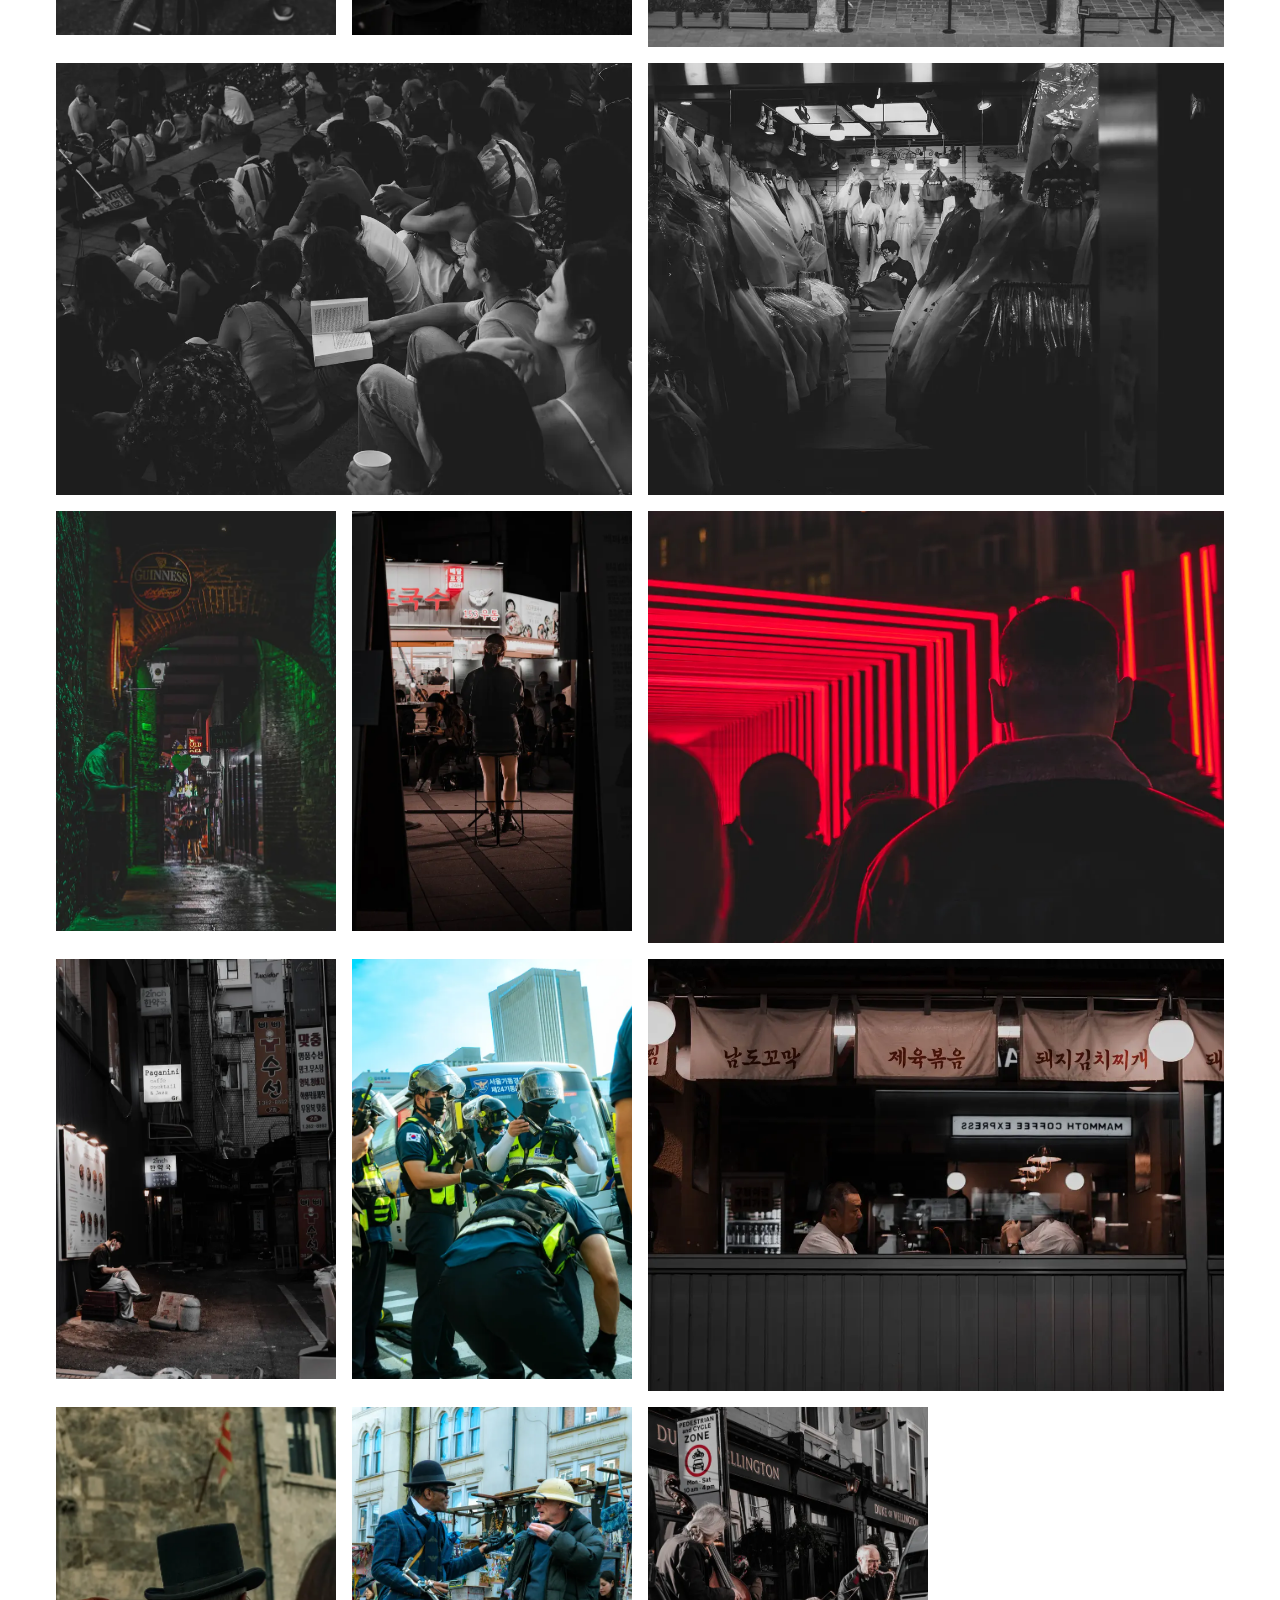
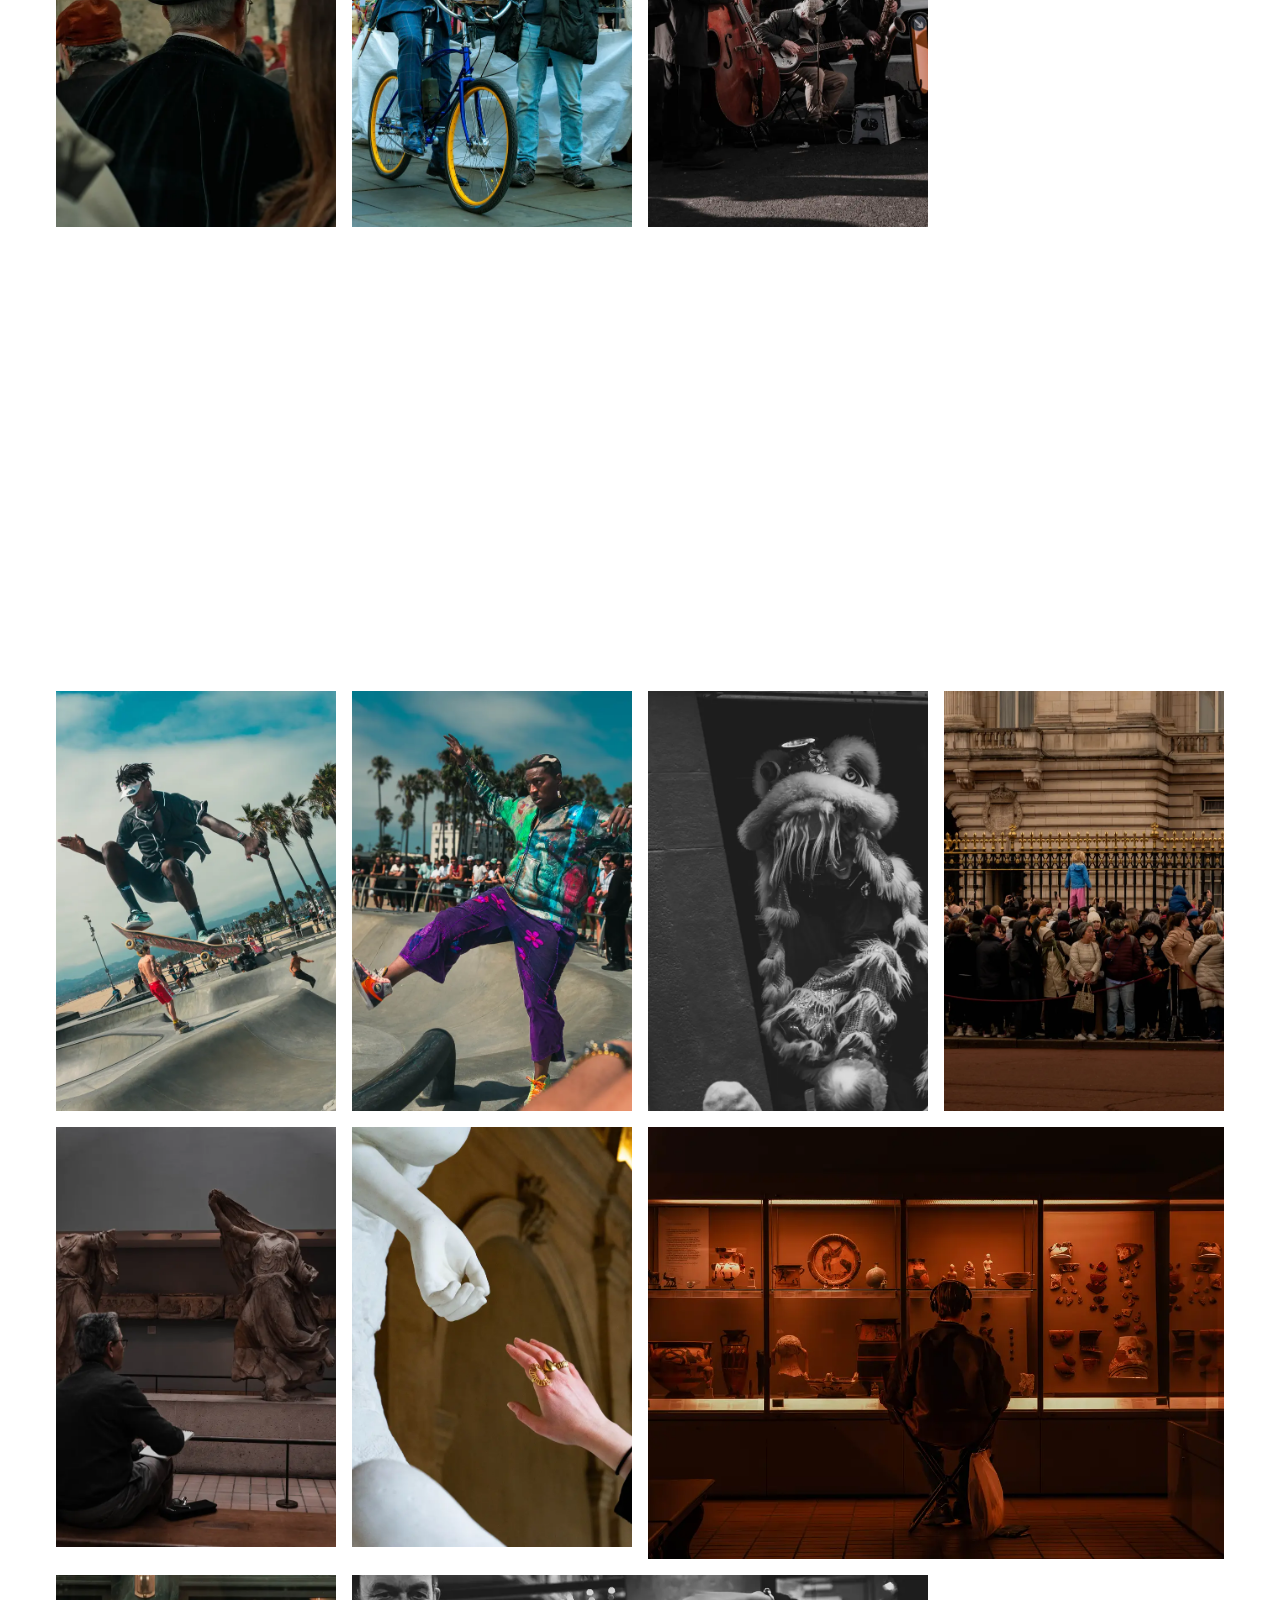
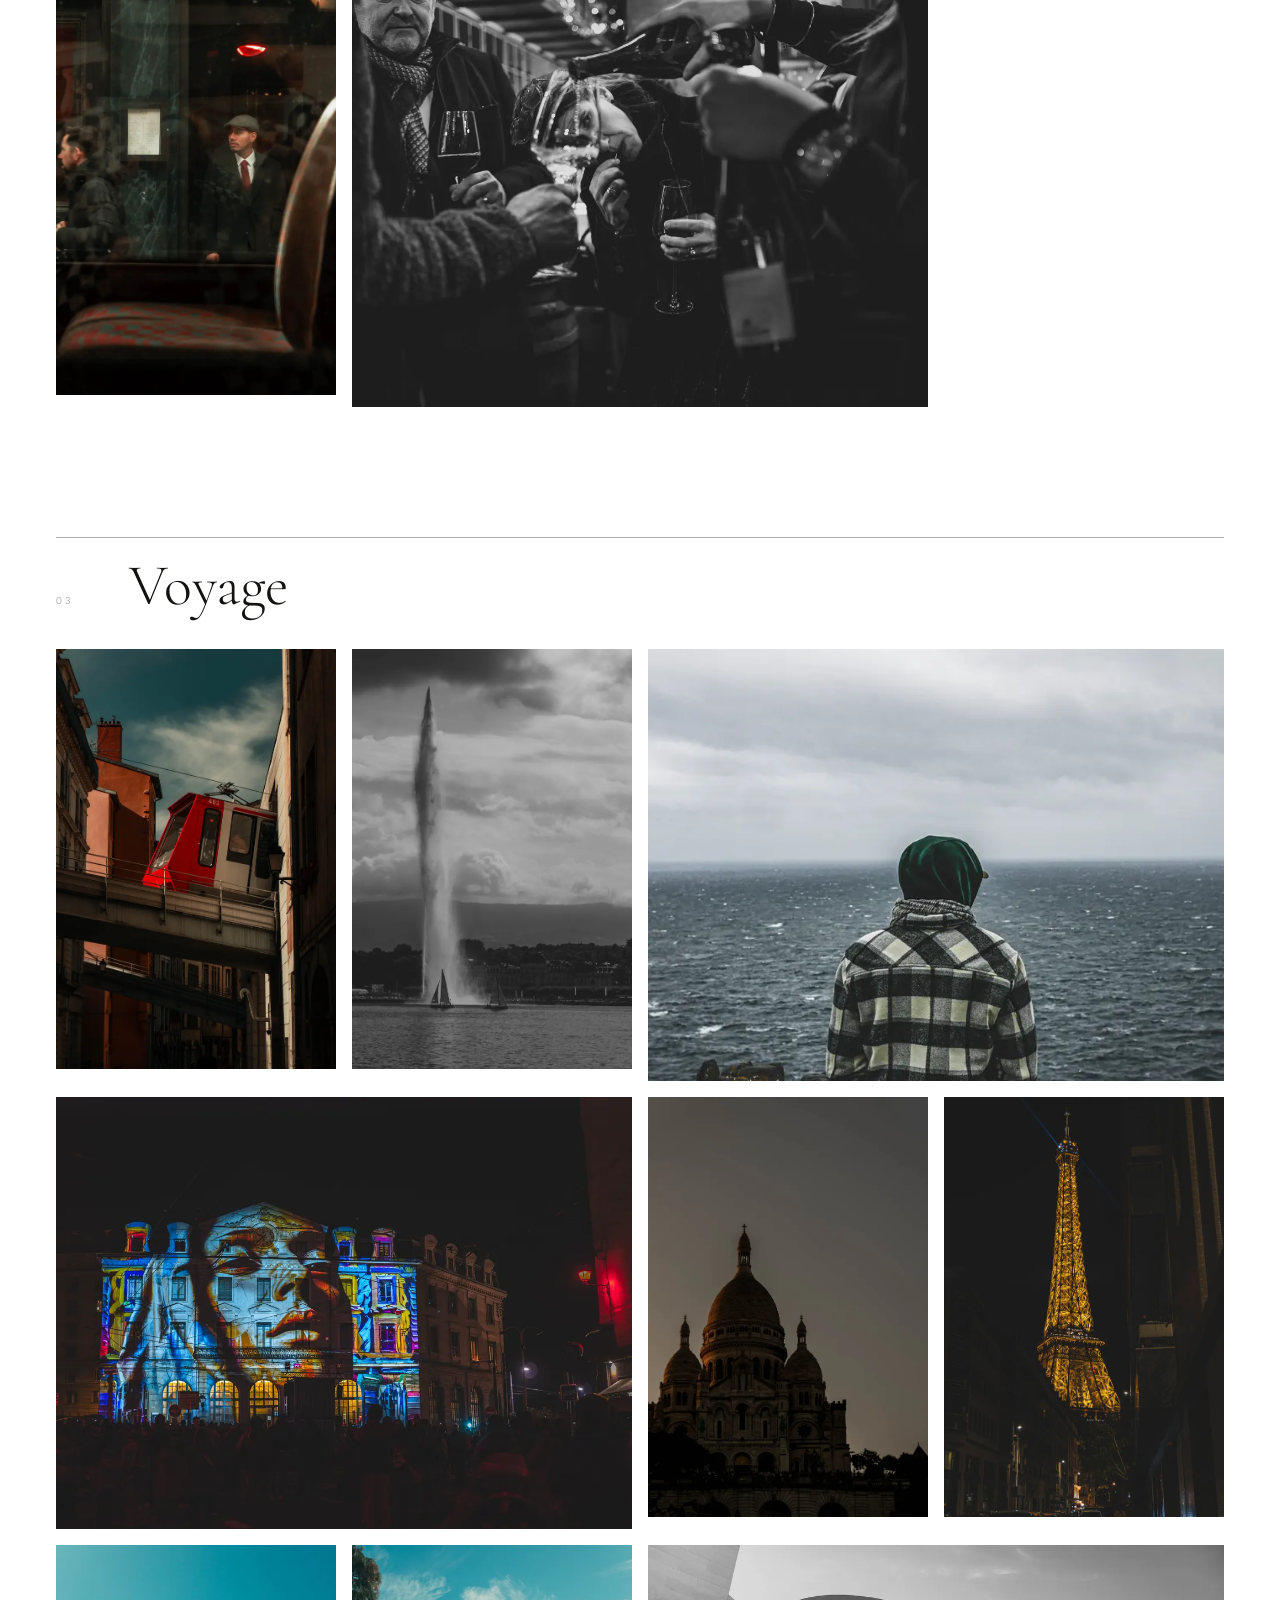
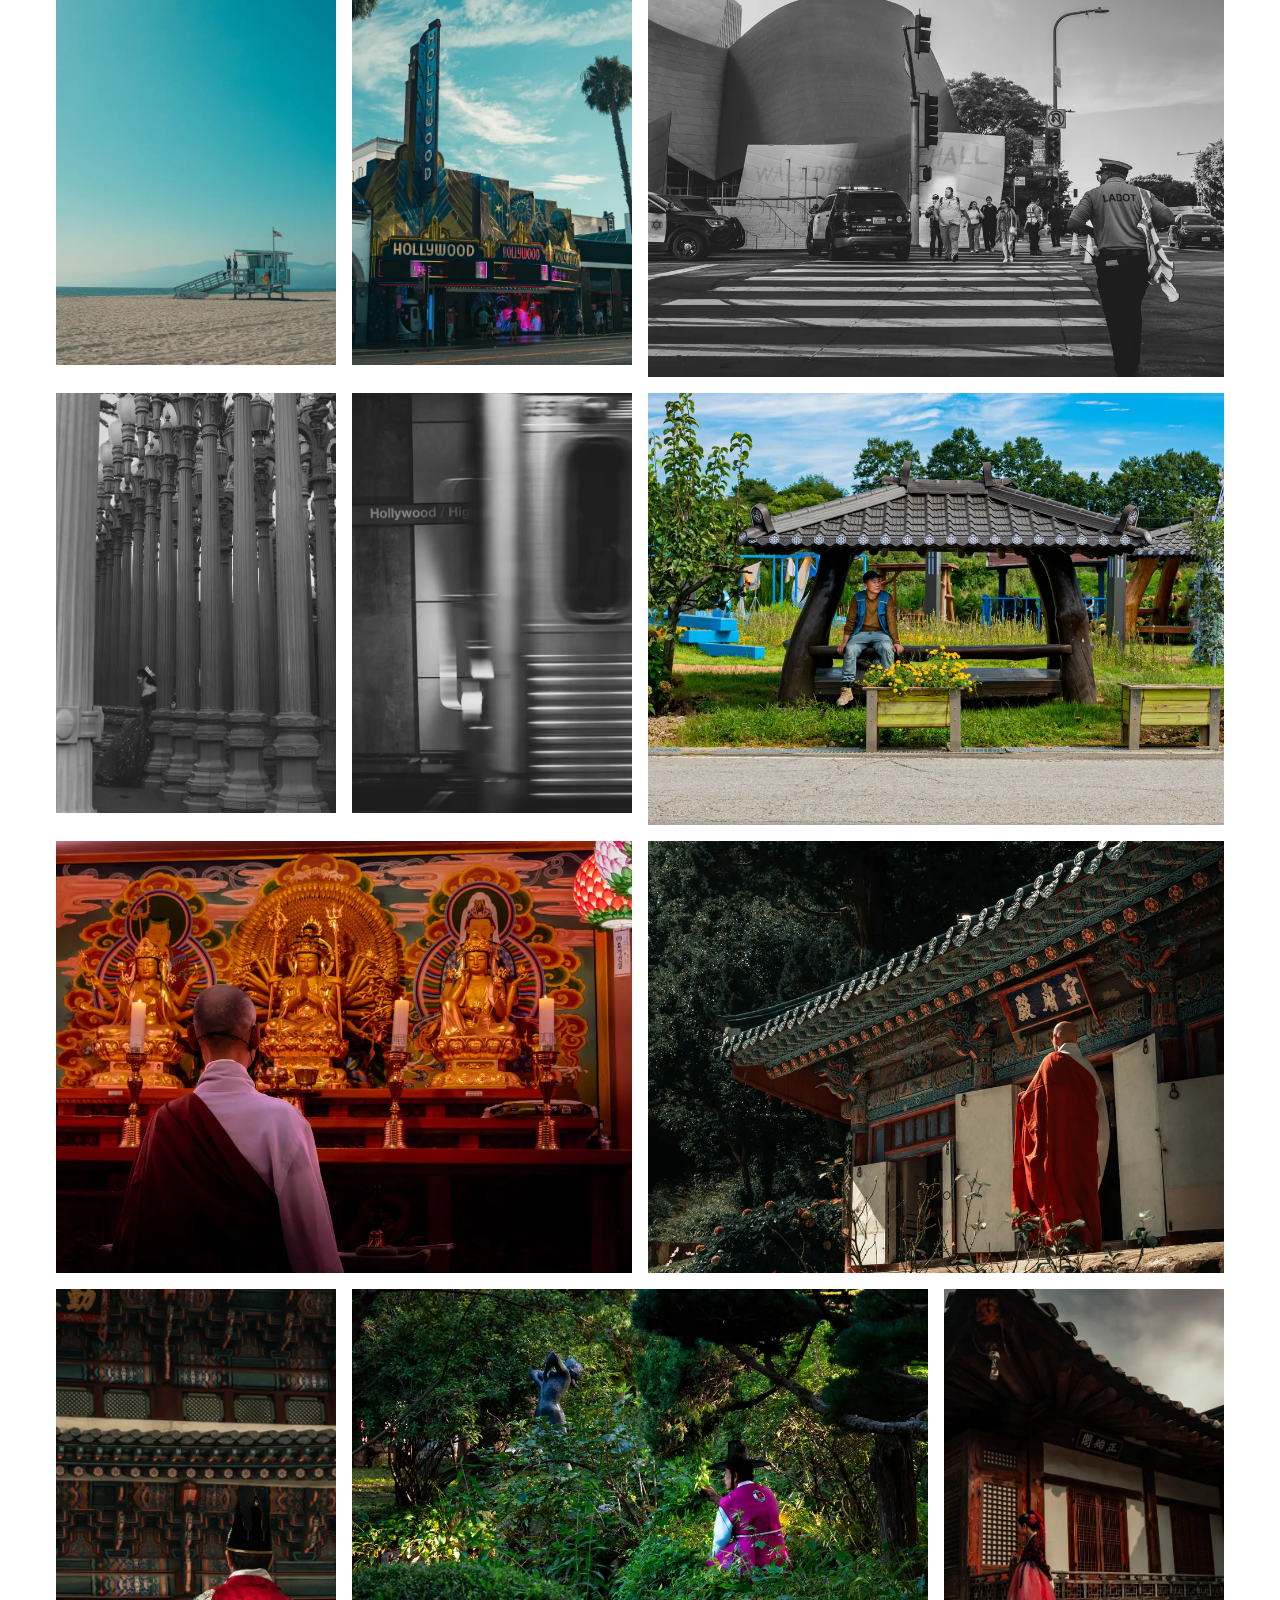
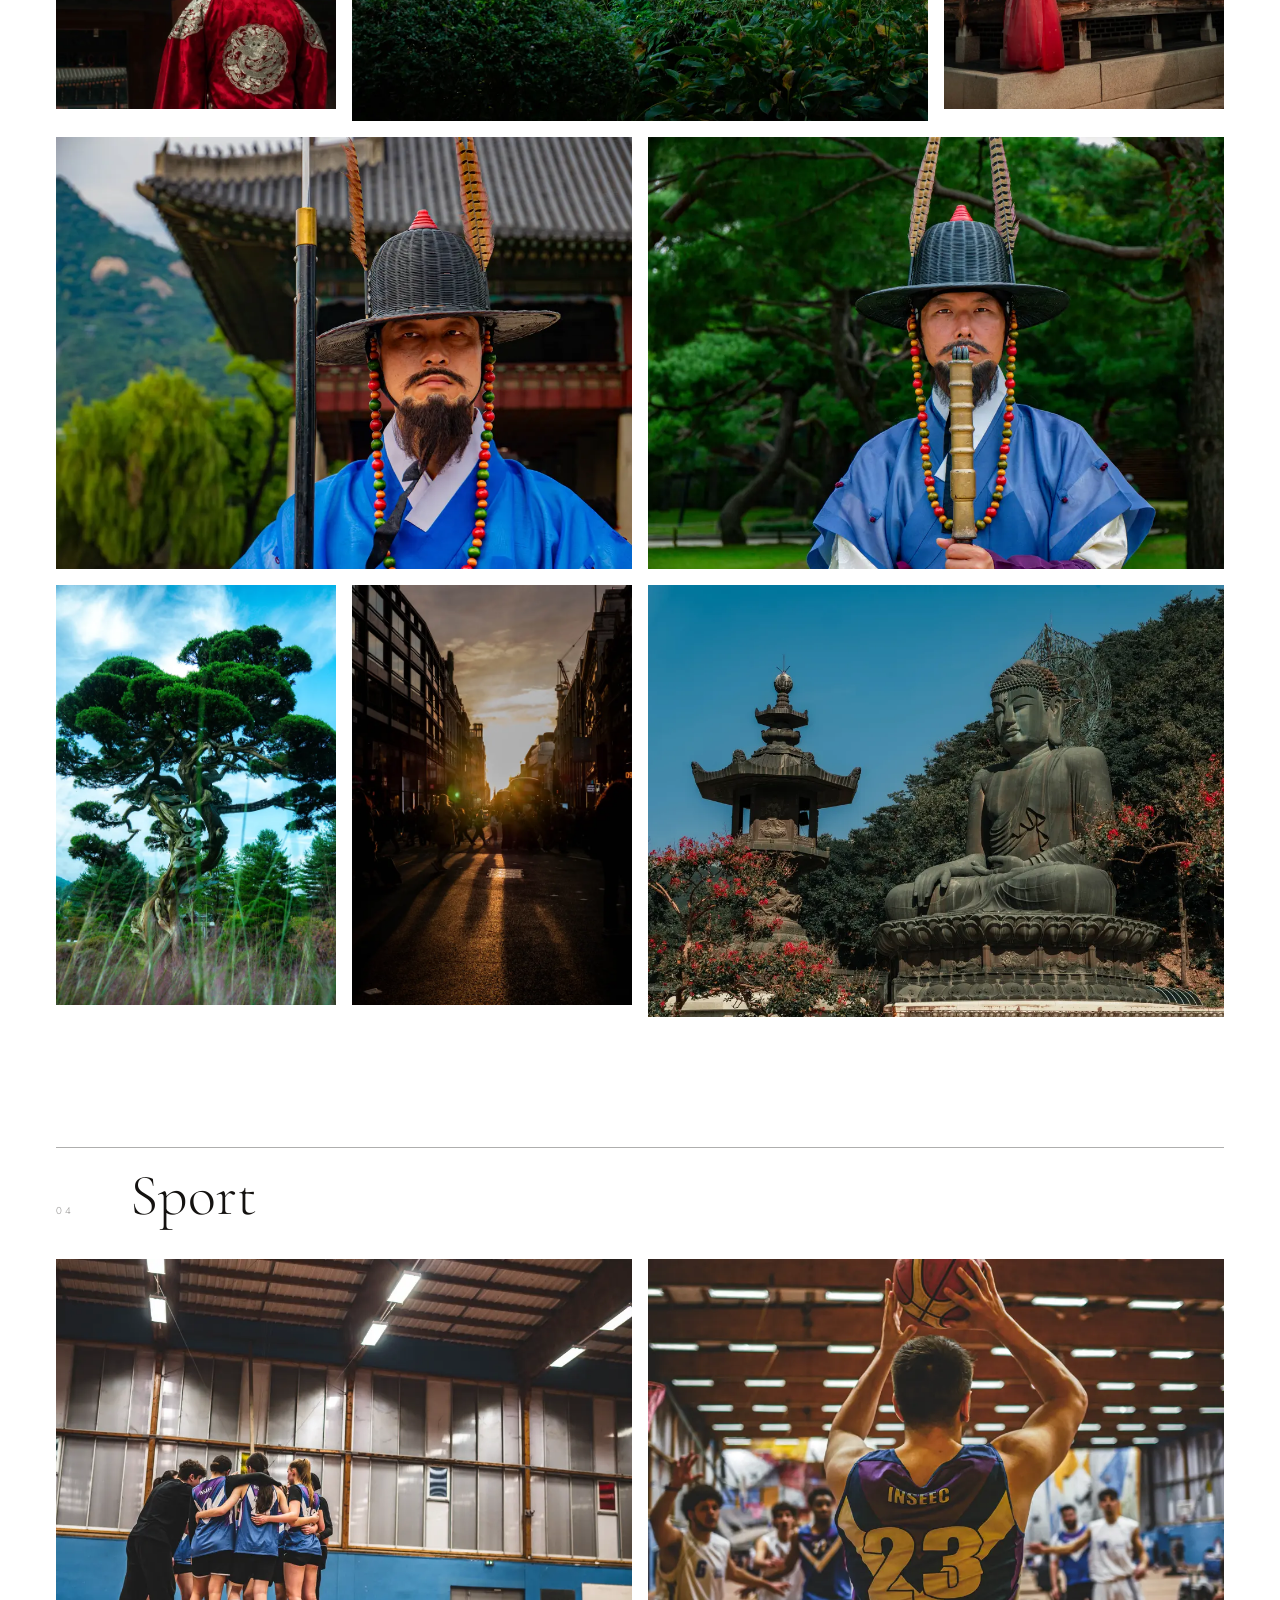
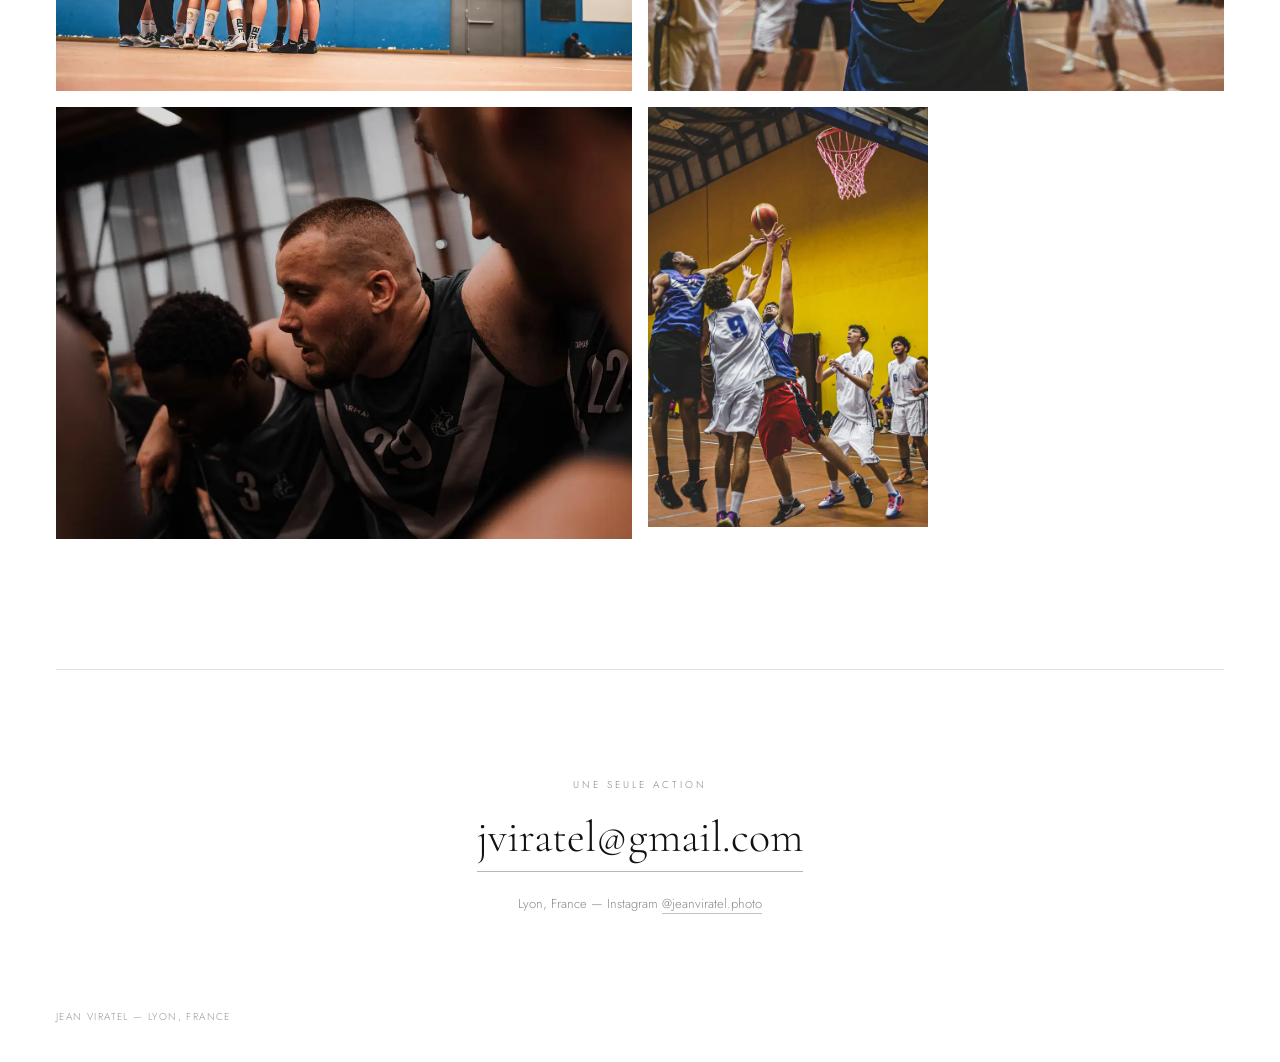
==== commit a34d48c5: "Link Instagram handle to profile (accueil + à propos) Co-Authored-By: Claude Sonnet 5 <noreply@anthr" ====
--- a/index.html
+++ b/index.html
@@ -22,7 +22,7 @@
 <meta name="twitter:title" content="Jean Viratel — Photographe, Lyon">
 <meta name="twitter:description" content="Portraits, street, voyage et sport — Lyon, France.">
 <meta name="twitter:image" content="https://chromatic-bay.vercel.app/img/og-image.jpg">
-<link rel="stylesheet" href="css/style.css?v=9">
+<link rel="stylesheet" href="css/style.css?v=10">
 </head>
 <body>
 
@@ -162,7 +162,7 @@
   <section class="cta">
     <span class="cta-label">Une seule action</span>
     <a class="cta-email" href="mailto:jviratel@gmail.com">jviratel@gmail.com</a>
-    <span class="cta-meta">Lyon, France — Instagram @jeanviratel.photo</span>
+    <span class="cta-meta">Lyon, France — Instagram <a href="https://www.instagram.com/jeanviratel.photo/" target="_blank" rel="noopener">@jeanviratel.photo</a></span>
   </section>
 
 </main>
--- a/css/style.css
+++ b/css/style.css
@@ -108,6 +108,8 @@
 .cta-label{font:300 10px/1 Jost,sans-serif;letter-spacing:.3em;text-transform:uppercase;color:var(--ink-50)}
 .cta-email{font:300 clamp(28px,6vw,44px)/1.15 'Cormorant Garamond',serif;color:var(--ink);border-bottom:1px solid rgba(20,18,16,.3);padding-bottom:8px}
 .cta-meta{font:300 13px/1.6 Jost,sans-serif;color:var(--ink-50)}
+.cta-meta a{border-bottom:1px solid rgba(20,18,16,.25);transition:color .25s ease,border-color .25s ease}
+.cta-meta a:hover{color:var(--ink);border-color:var(--ink)}
 @media (max-width:900px){.cta{margin:0 28px;padding:80px 0 60px}}
 
 /* ---------- footer ---------- */
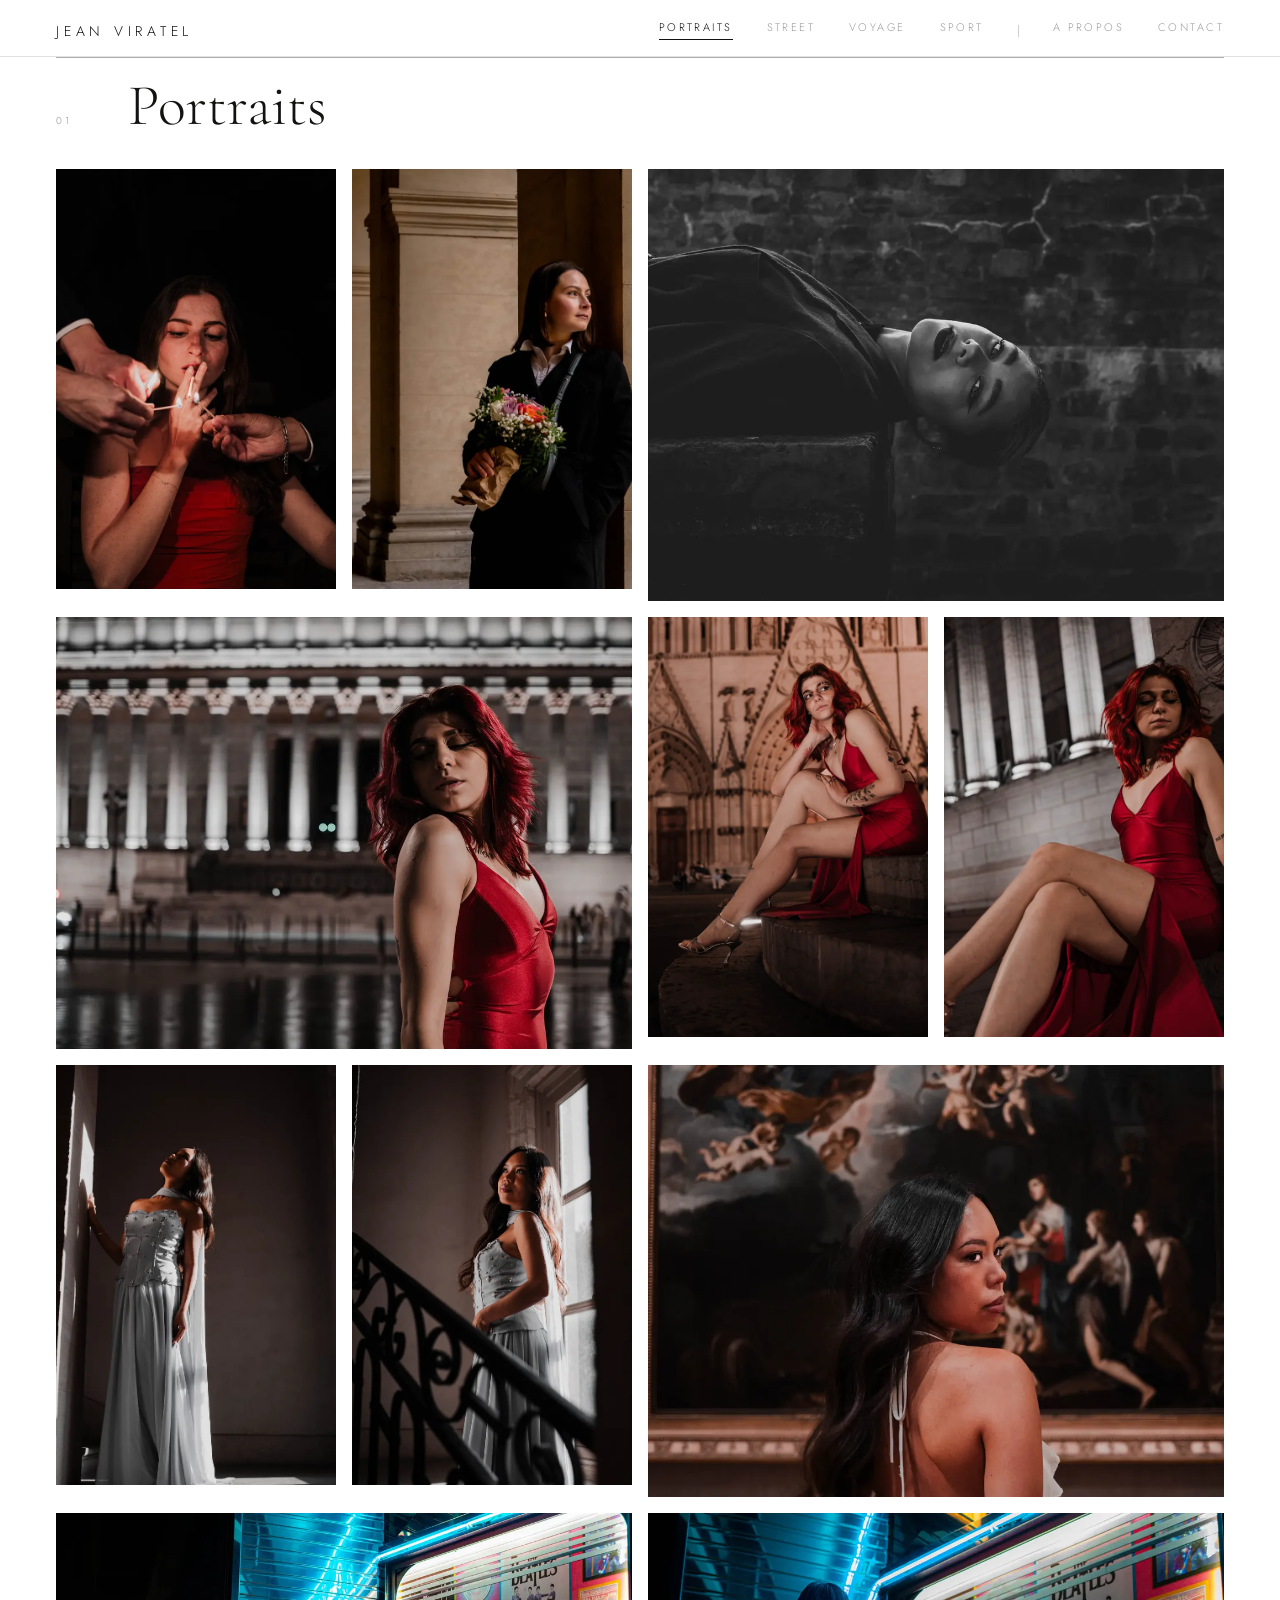
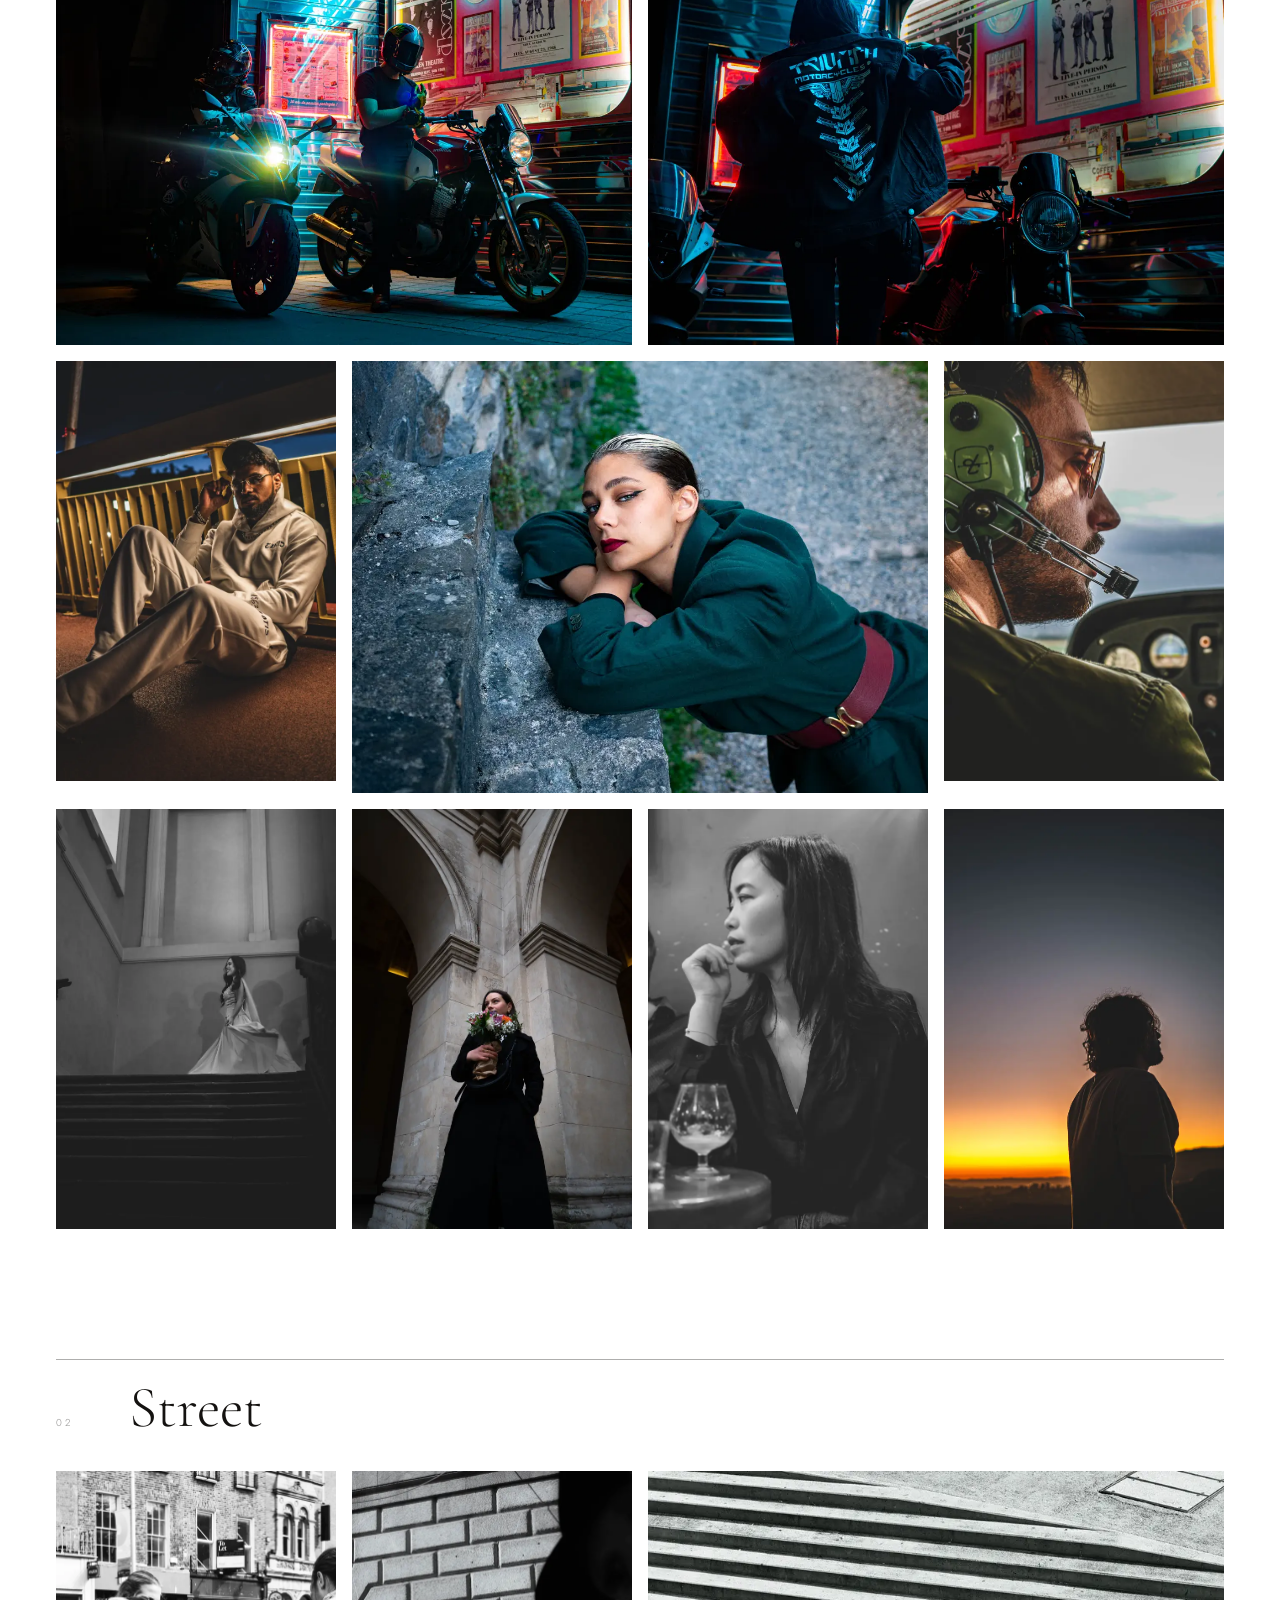
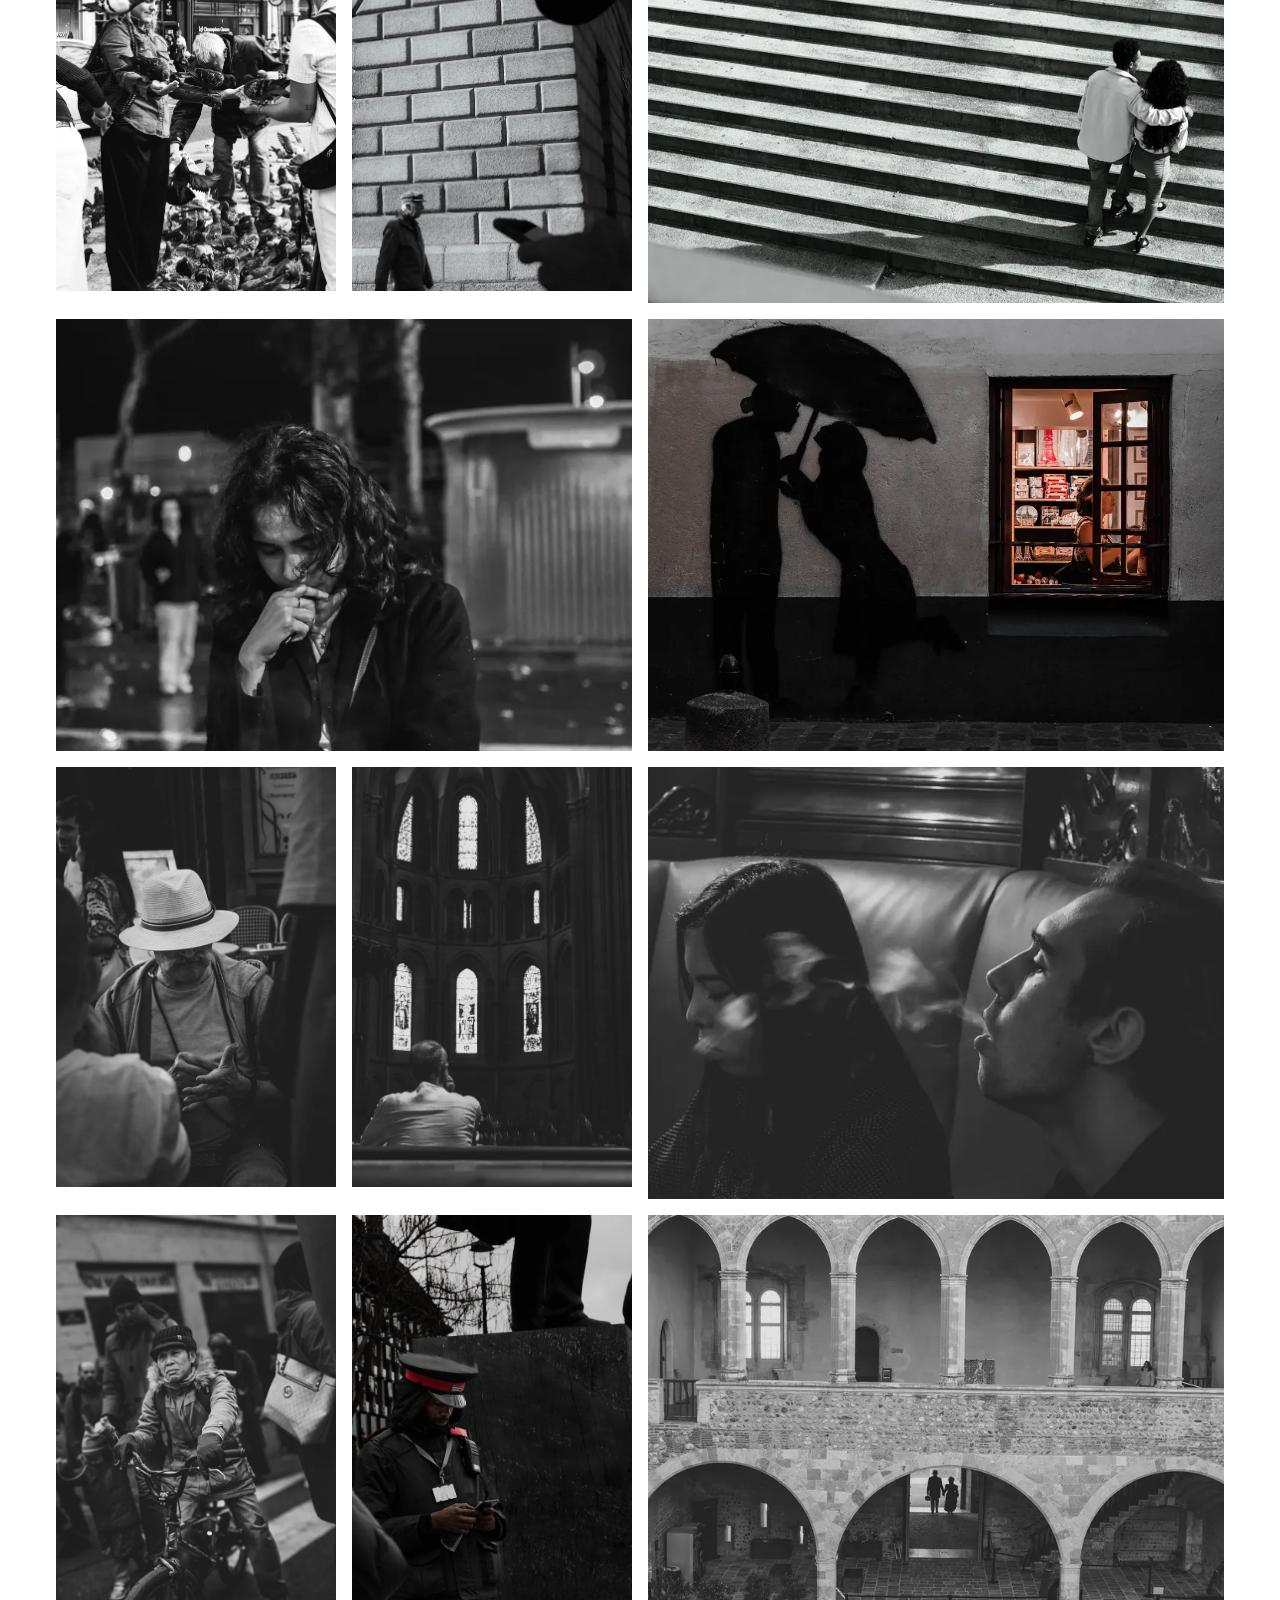
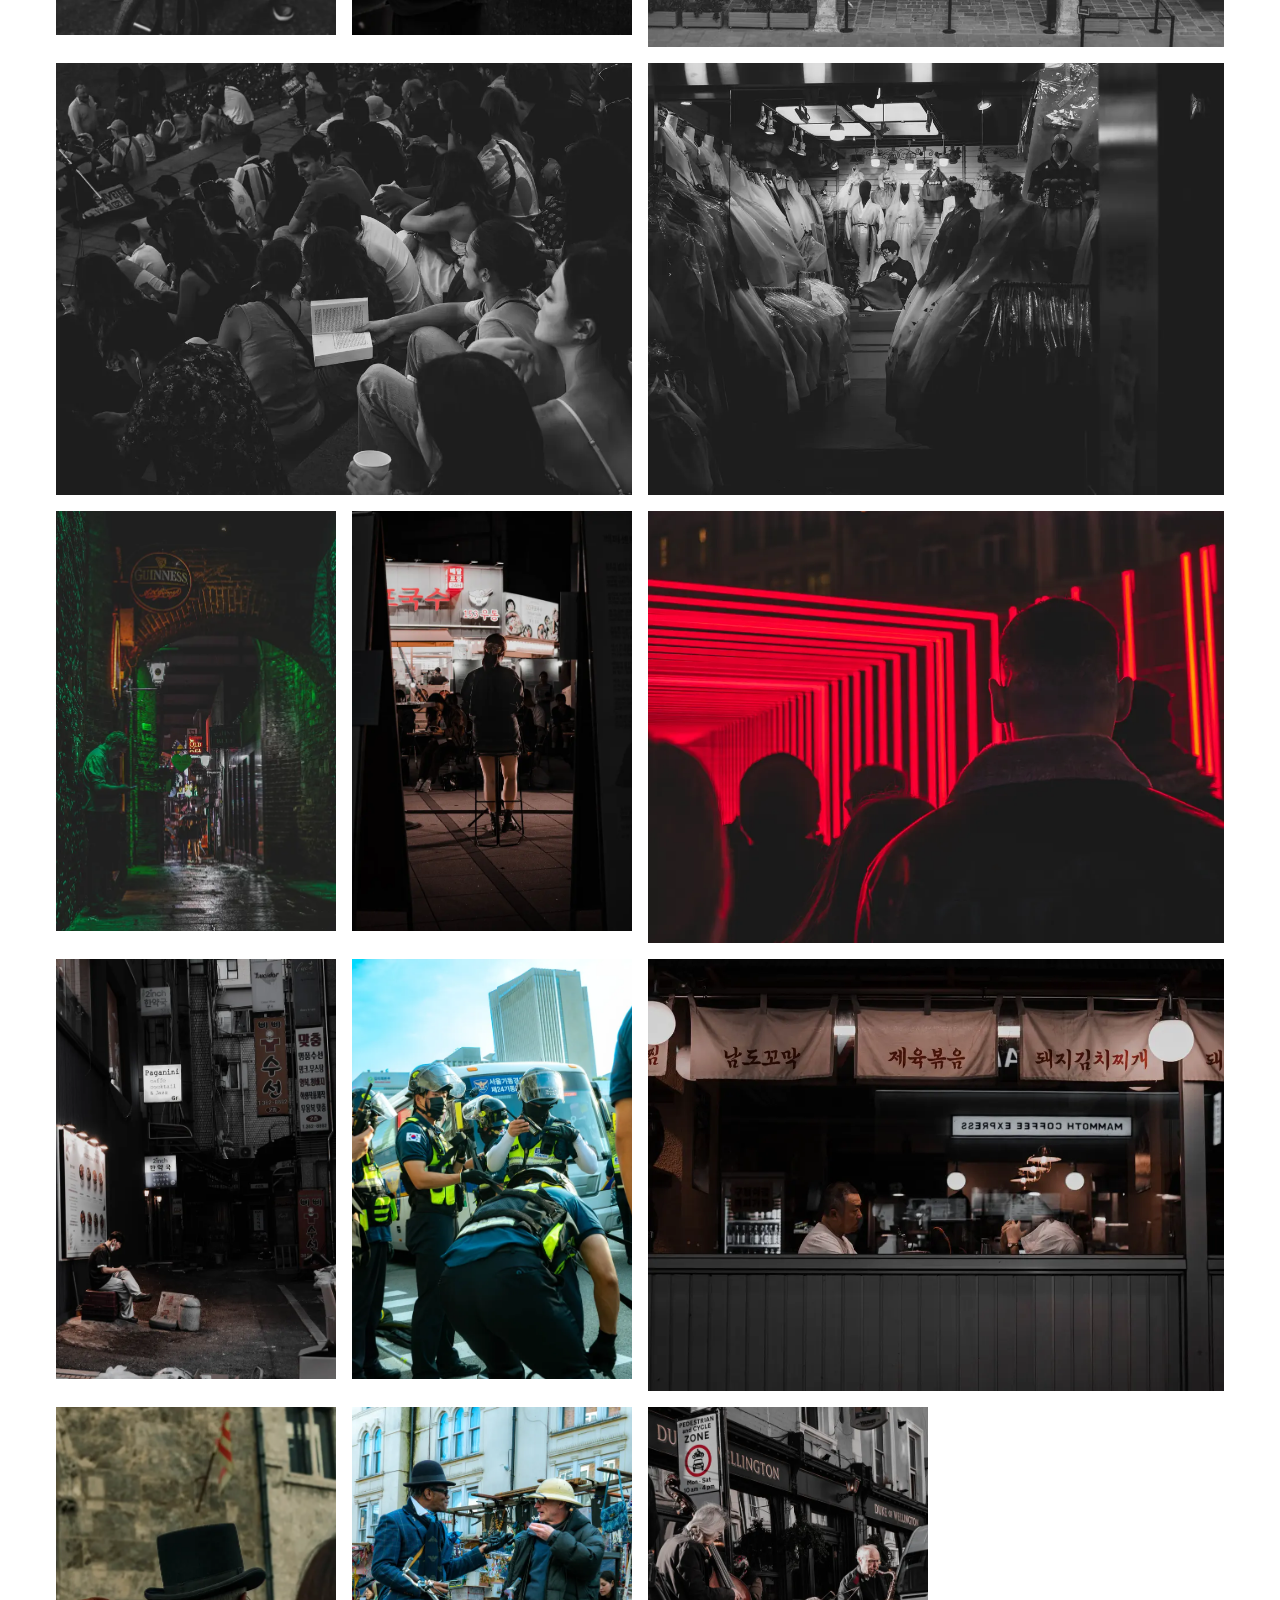
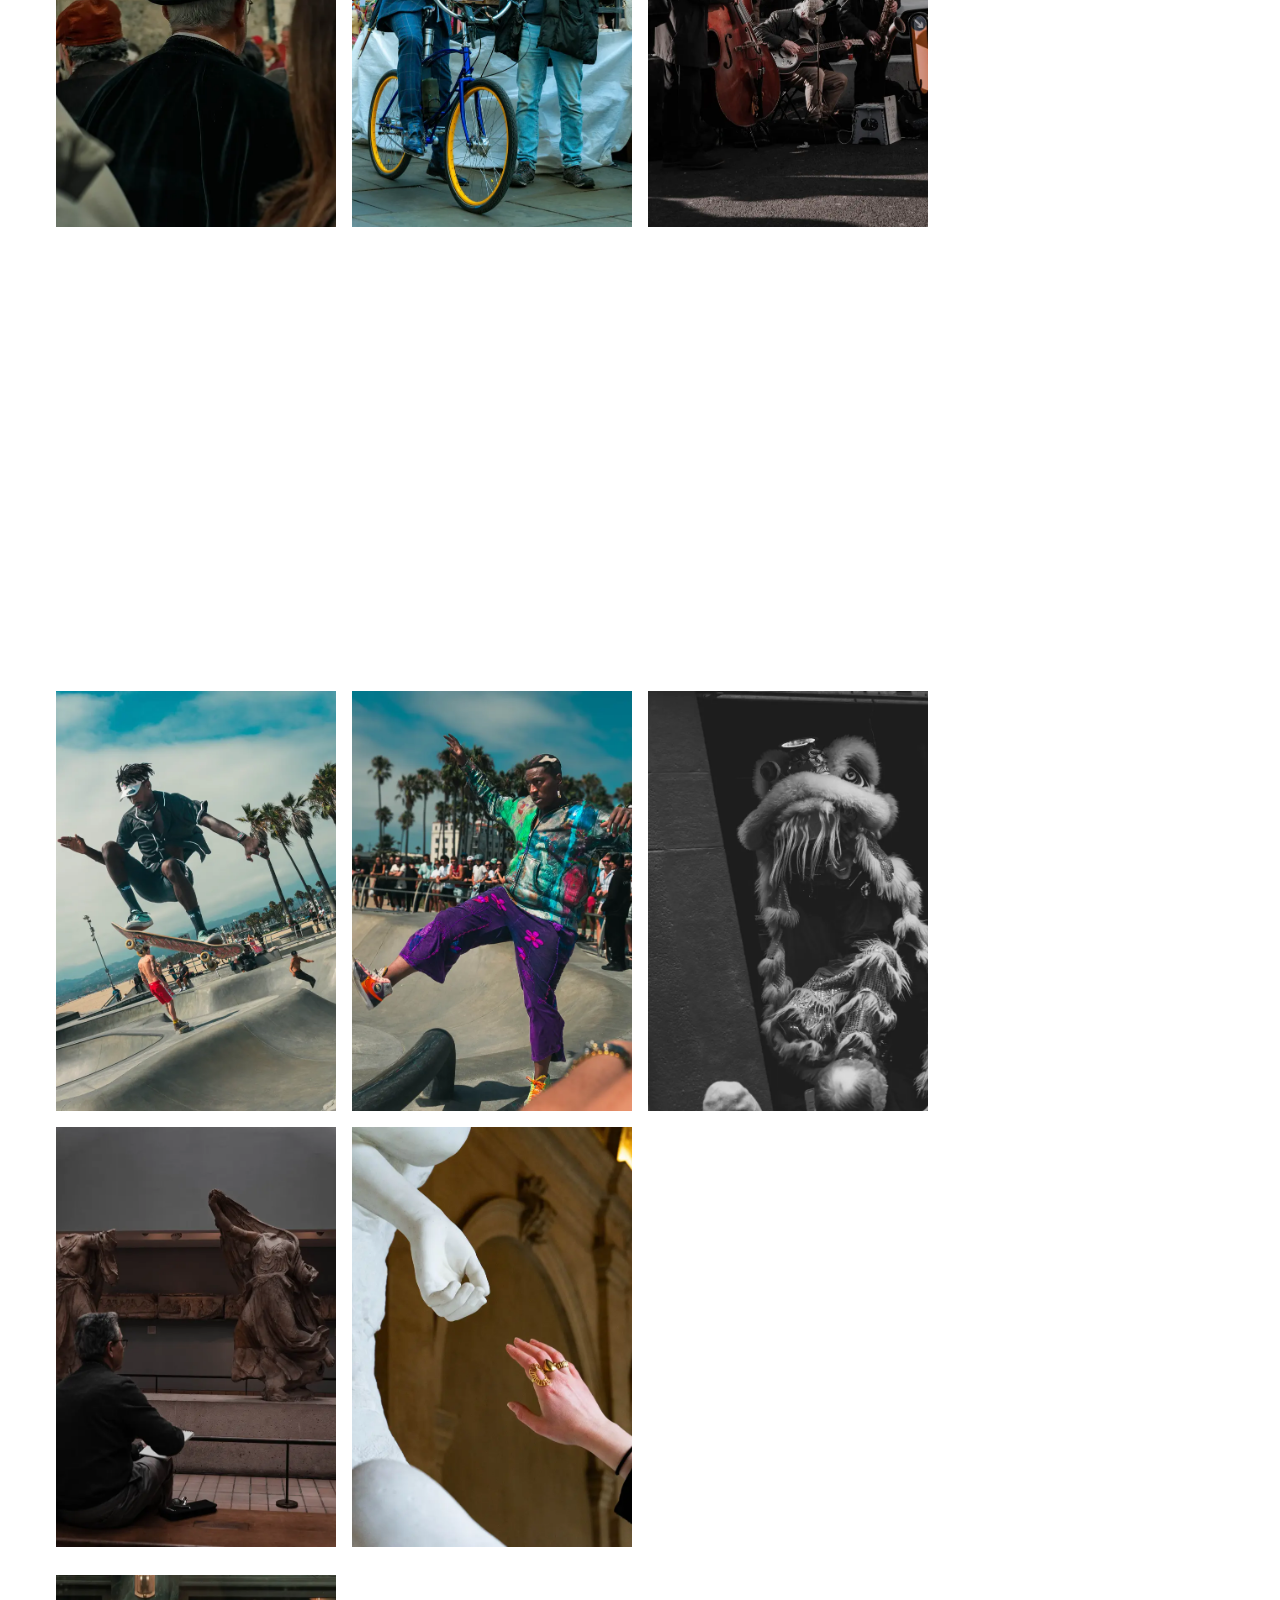
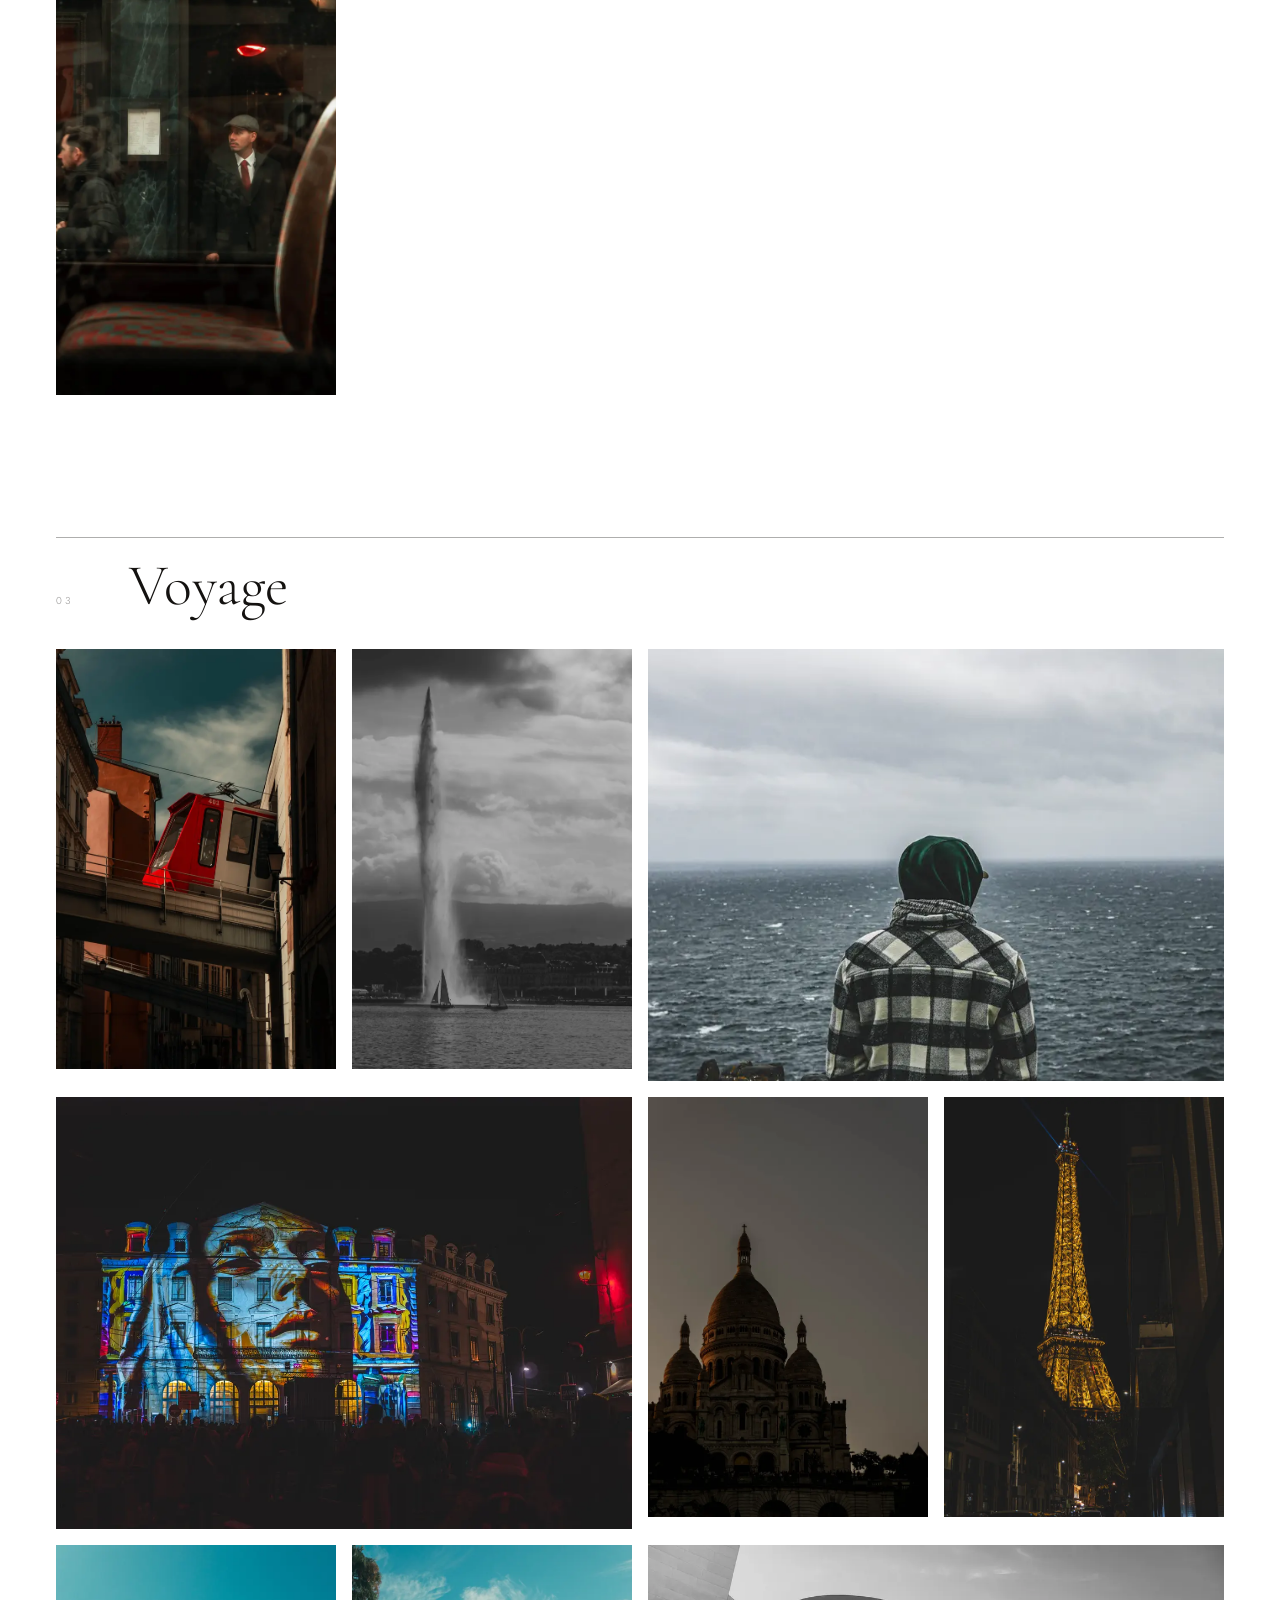
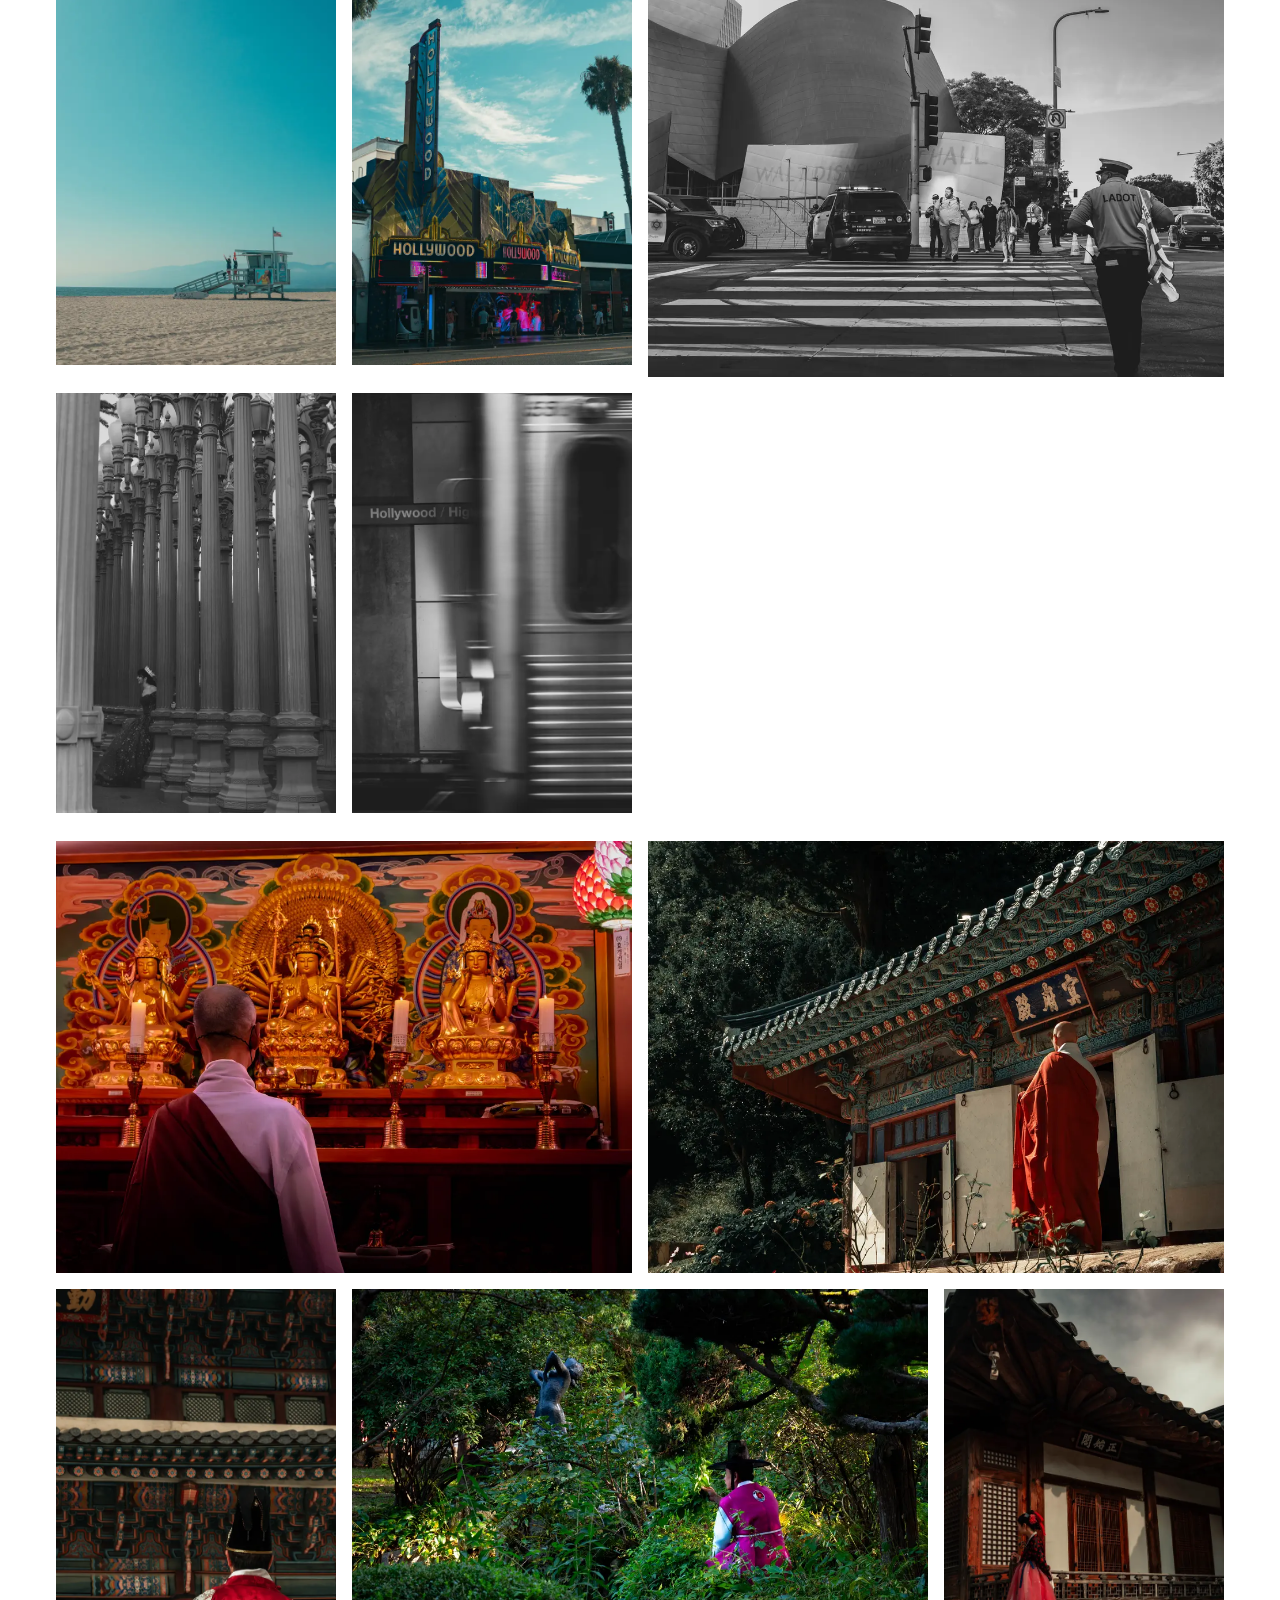
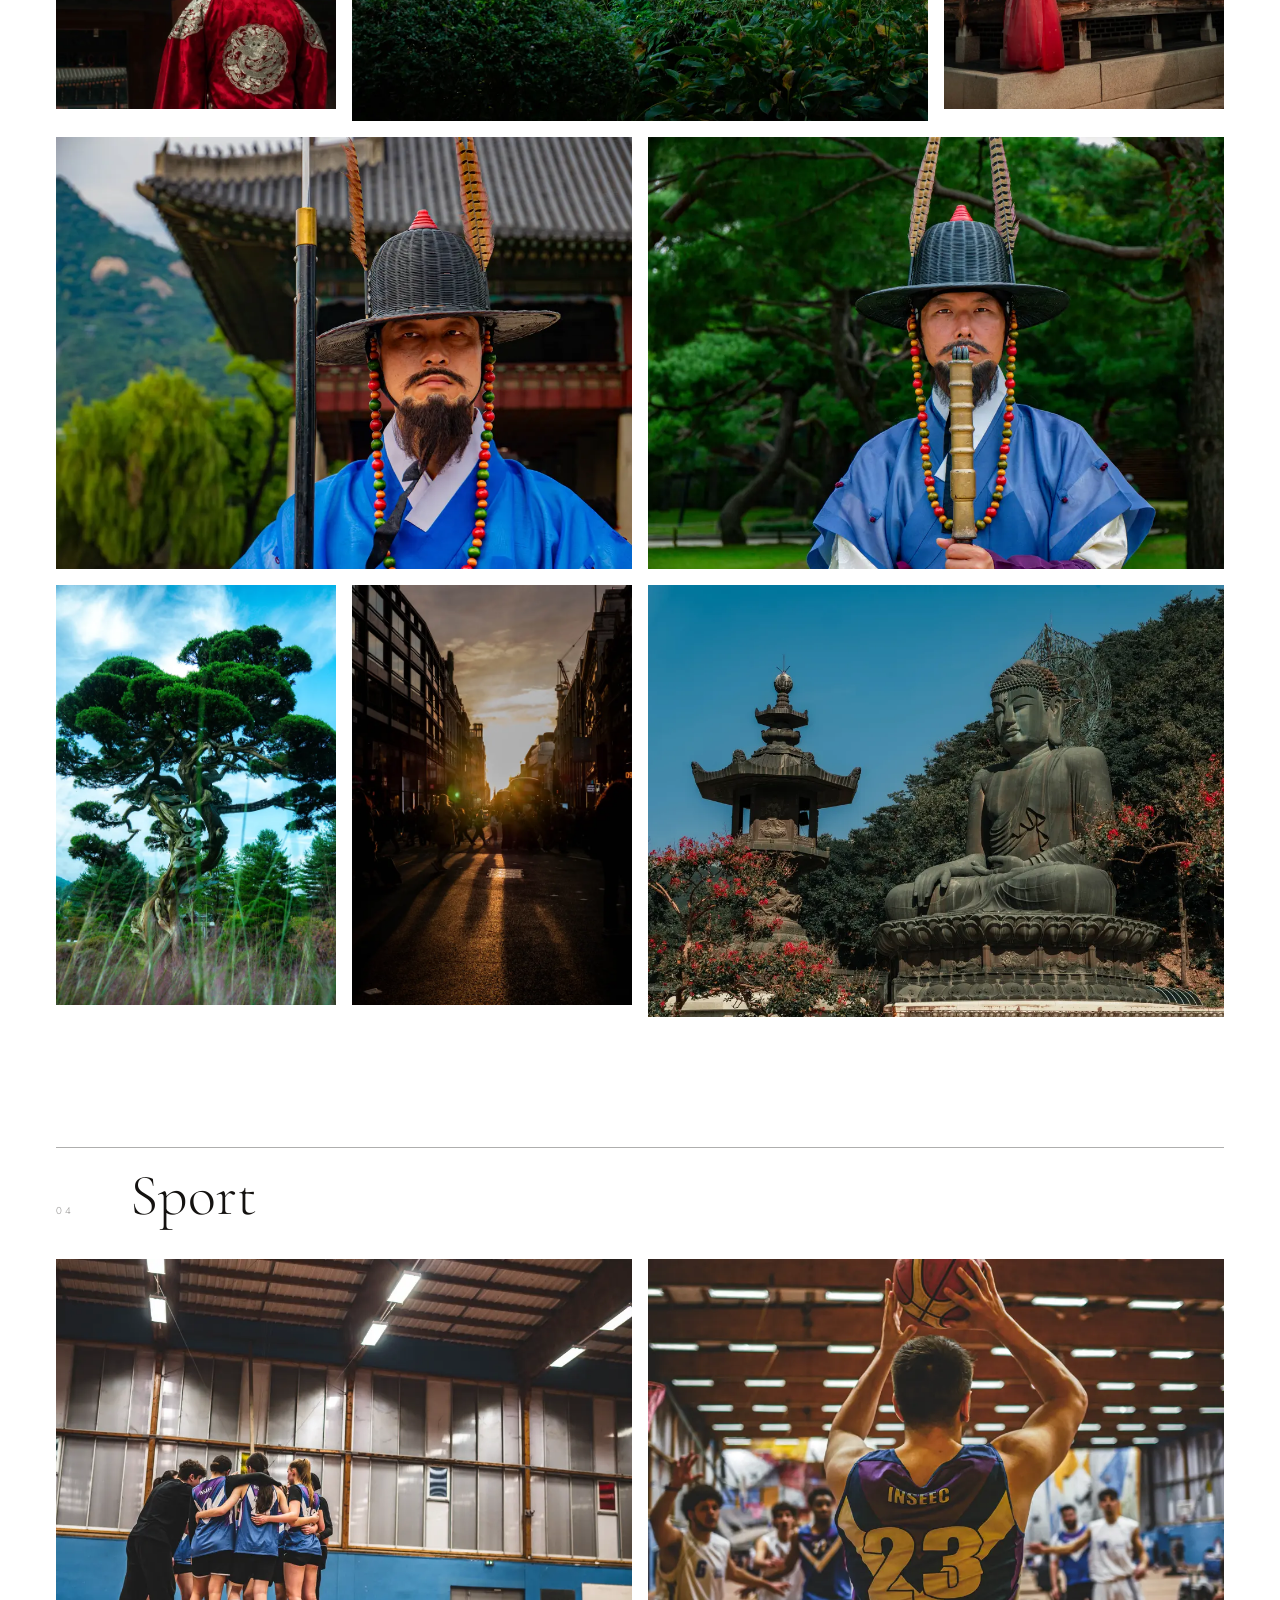
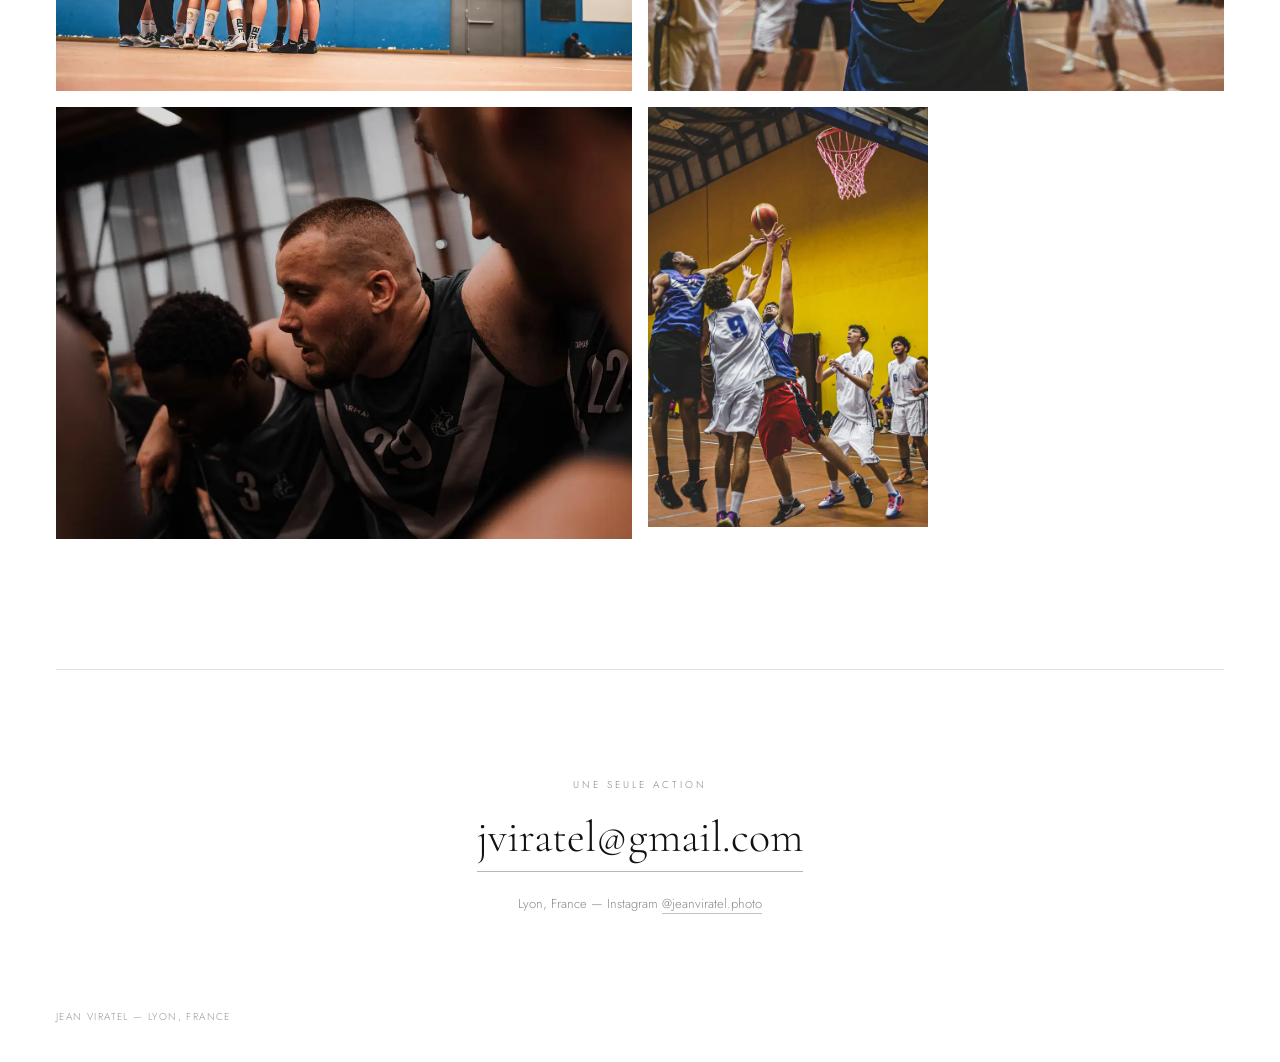
==== commit e0031bed: "Fix OG/canonical URLs to use the real domain jeanviratel.com Co-Authored-By: Claude Sonnet 5 <norepl" ====
--- a/index.html
+++ b/index.html
@@ -5,7 +5,7 @@
 <meta name="viewport" content="width=device-width, initial-scale=1">
 <title>Jean Viratel — Photographe, Lyon</title>
 <meta name="description" content="Jean Viratel, photographe — portraits, street, voyage et sport. Lyon, France.">
-<link rel="canonical" href="https://chromatic-bay.vercel.app/">
+<link rel="canonical" href="https://www.jeanviratel.com/">
 <link rel="icon" href="favicon.svg" type="image/svg+xml">
 <link rel="icon" href="favicon-32.png" sizes="32x32" type="image/png">
 <link rel="apple-touch-icon" href="apple-touch-icon.png">
@@ -14,14 +14,14 @@
 <meta property="og:locale" content="fr_FR">
 <meta property="og:title" content="Jean Viratel — Photographe, Lyon">
 <meta property="og:description" content="Portraits, street, voyage et sport — Lyon, France.">
-<meta property="og:url" content="https://chromatic-bay.vercel.app/">
-<meta property="og:image" content="https://chromatic-bay.vercel.app/img/og-image.jpg">
+<meta property="og:url" content="https://www.jeanviratel.com/">
+<meta property="og:image" content="https://www.jeanviratel.com/img/og-image.jpg">
 <meta property="og:image:width" content="1200">
 <meta property="og:image:height" content="630">
 <meta name="twitter:card" content="summary_large_image">
 <meta name="twitter:title" content="Jean Viratel — Photographe, Lyon">
 <meta name="twitter:description" content="Portraits, street, voyage et sport — Lyon, France.">
-<meta name="twitter:image" content="https://chromatic-bay.vercel.app/img/og-image.jpg">
+<meta name="twitter:image" content="https://www.jeanviratel.com/img/og-image.jpg">
 <link rel="stylesheet" href="css/style.css?v=10">
 </head>
 <body>
